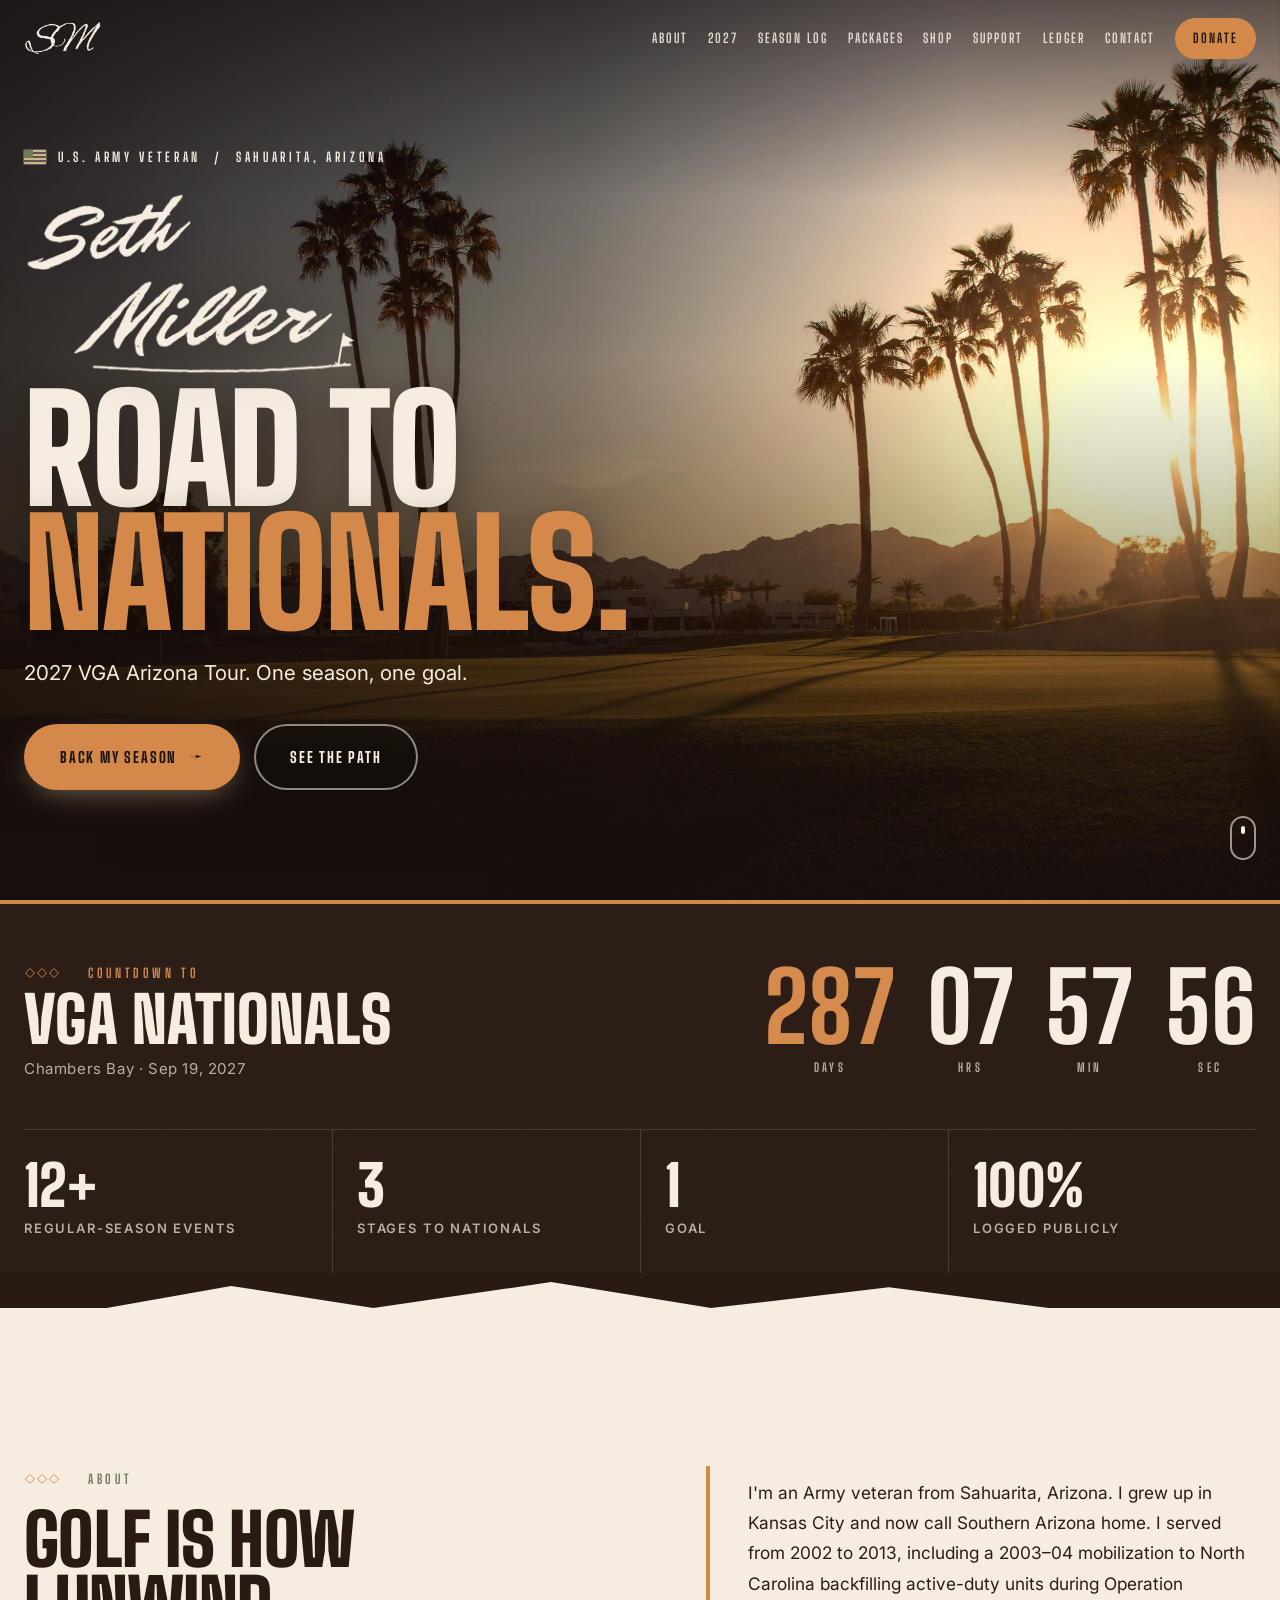
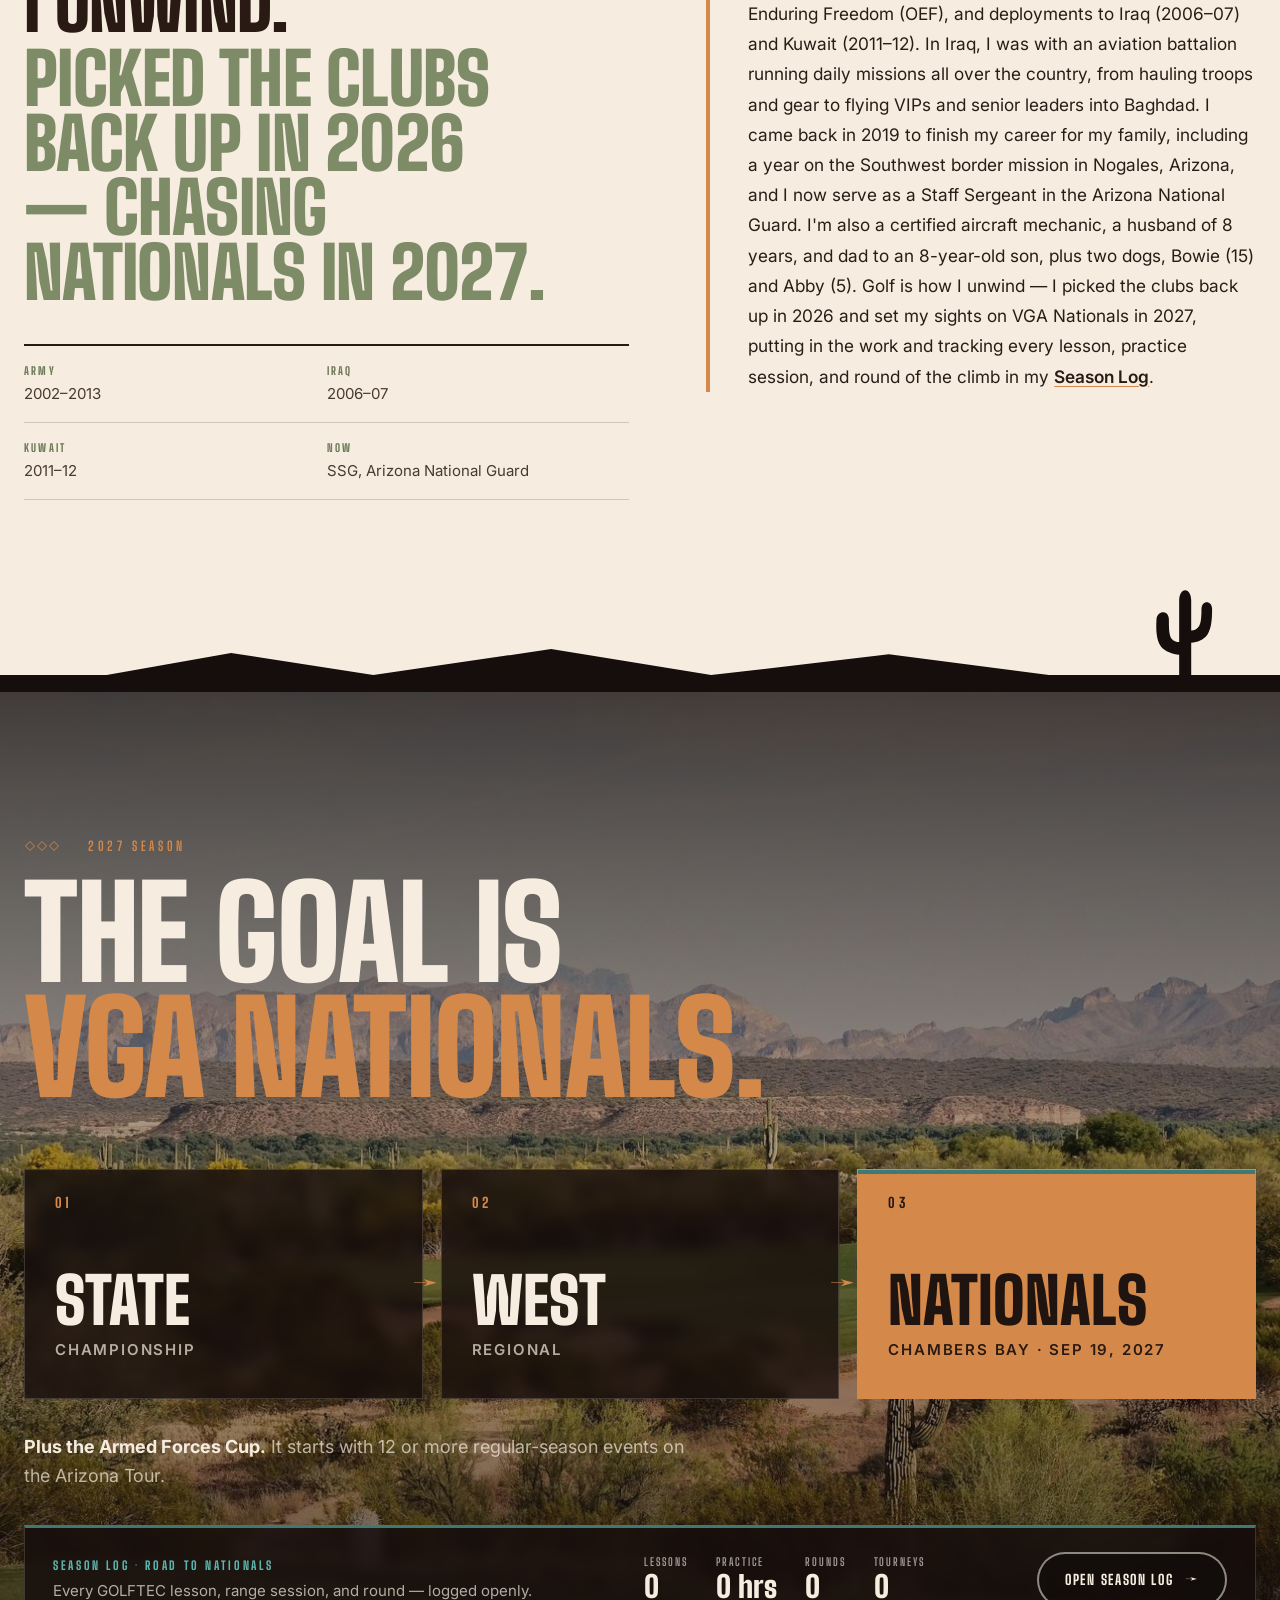
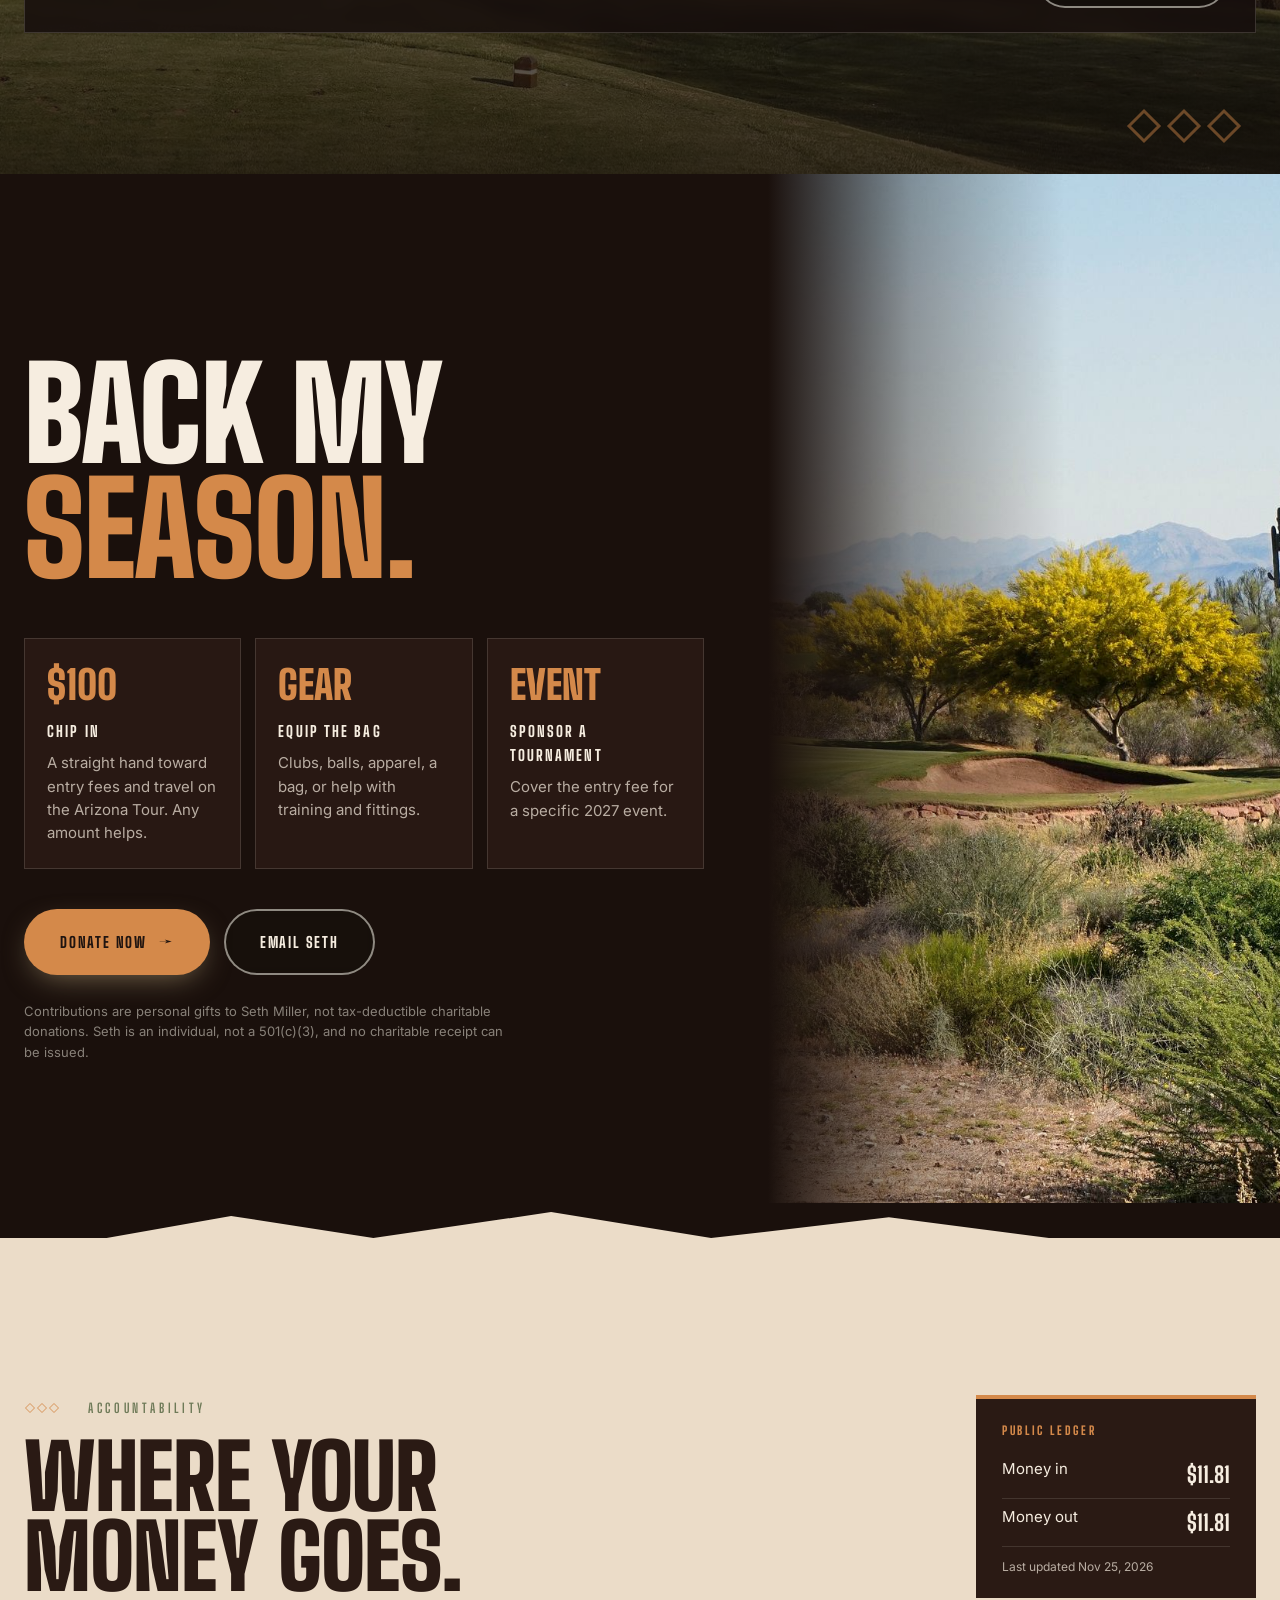
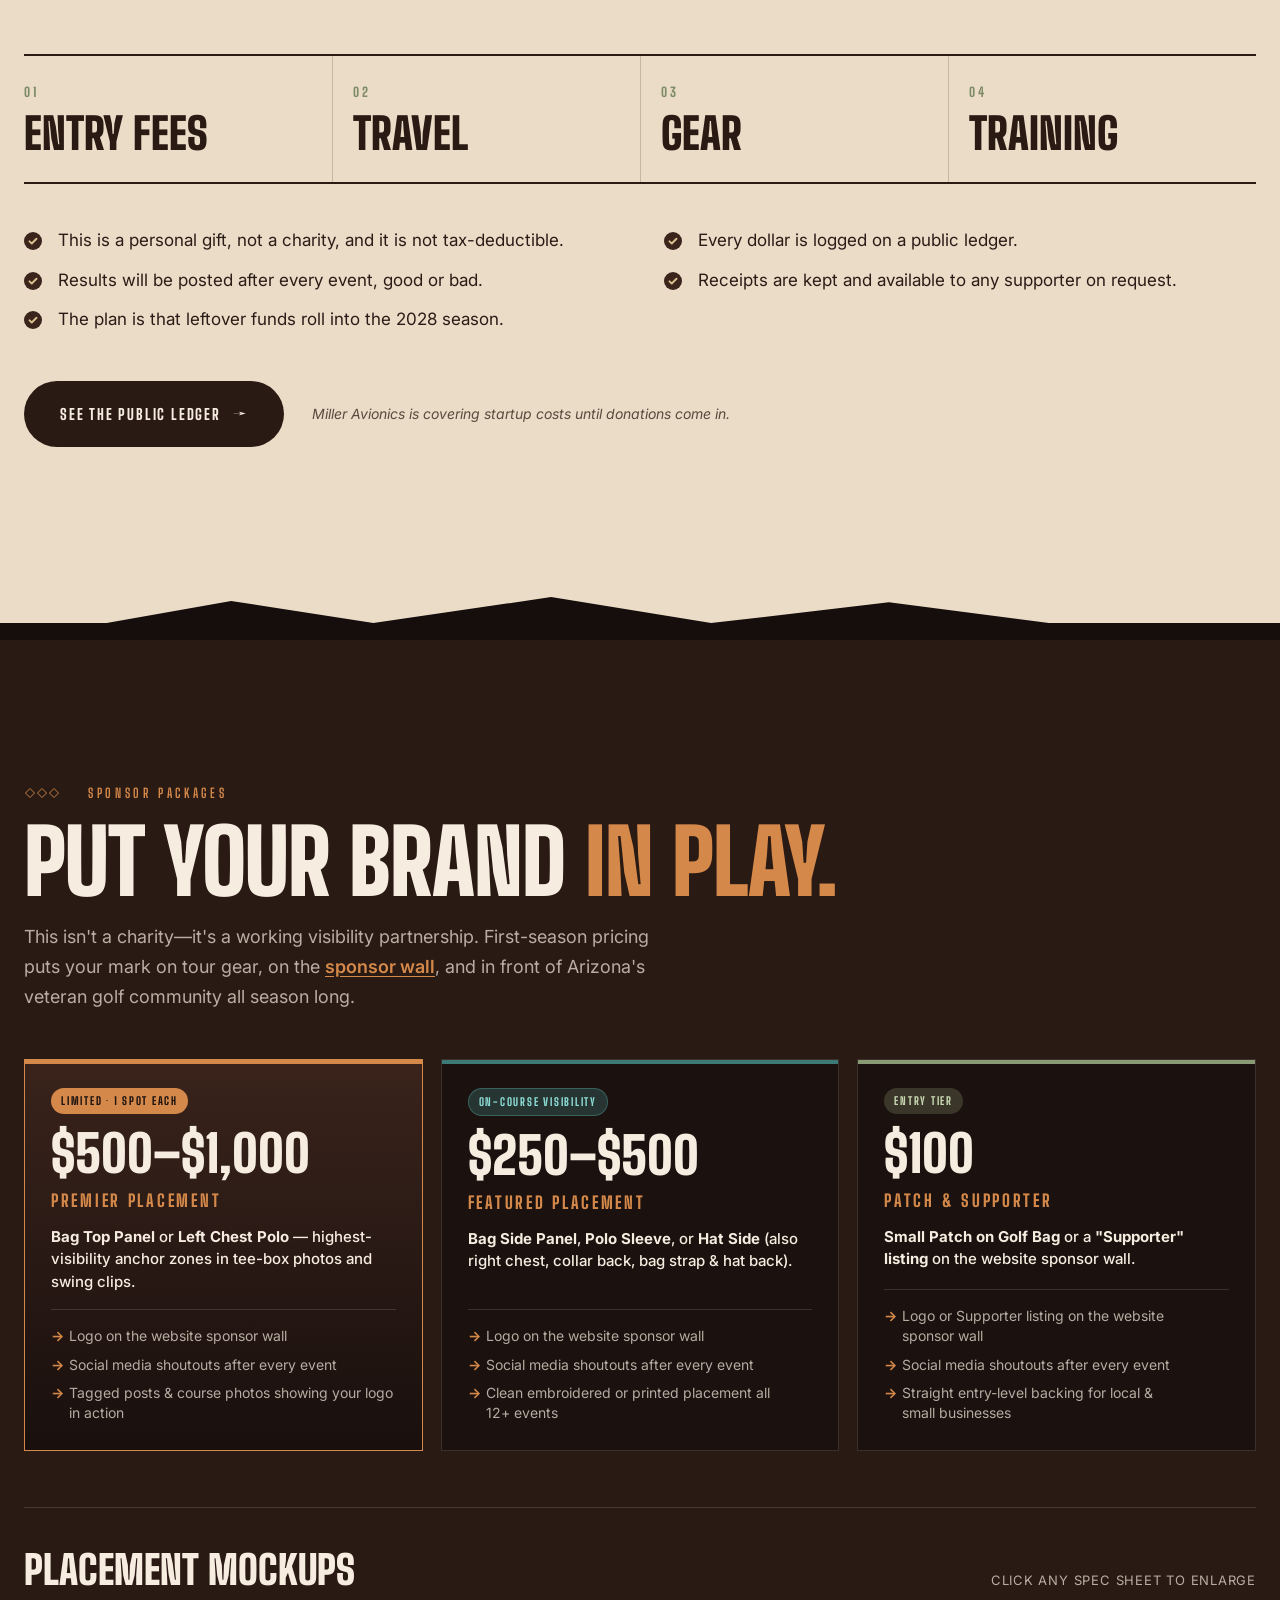
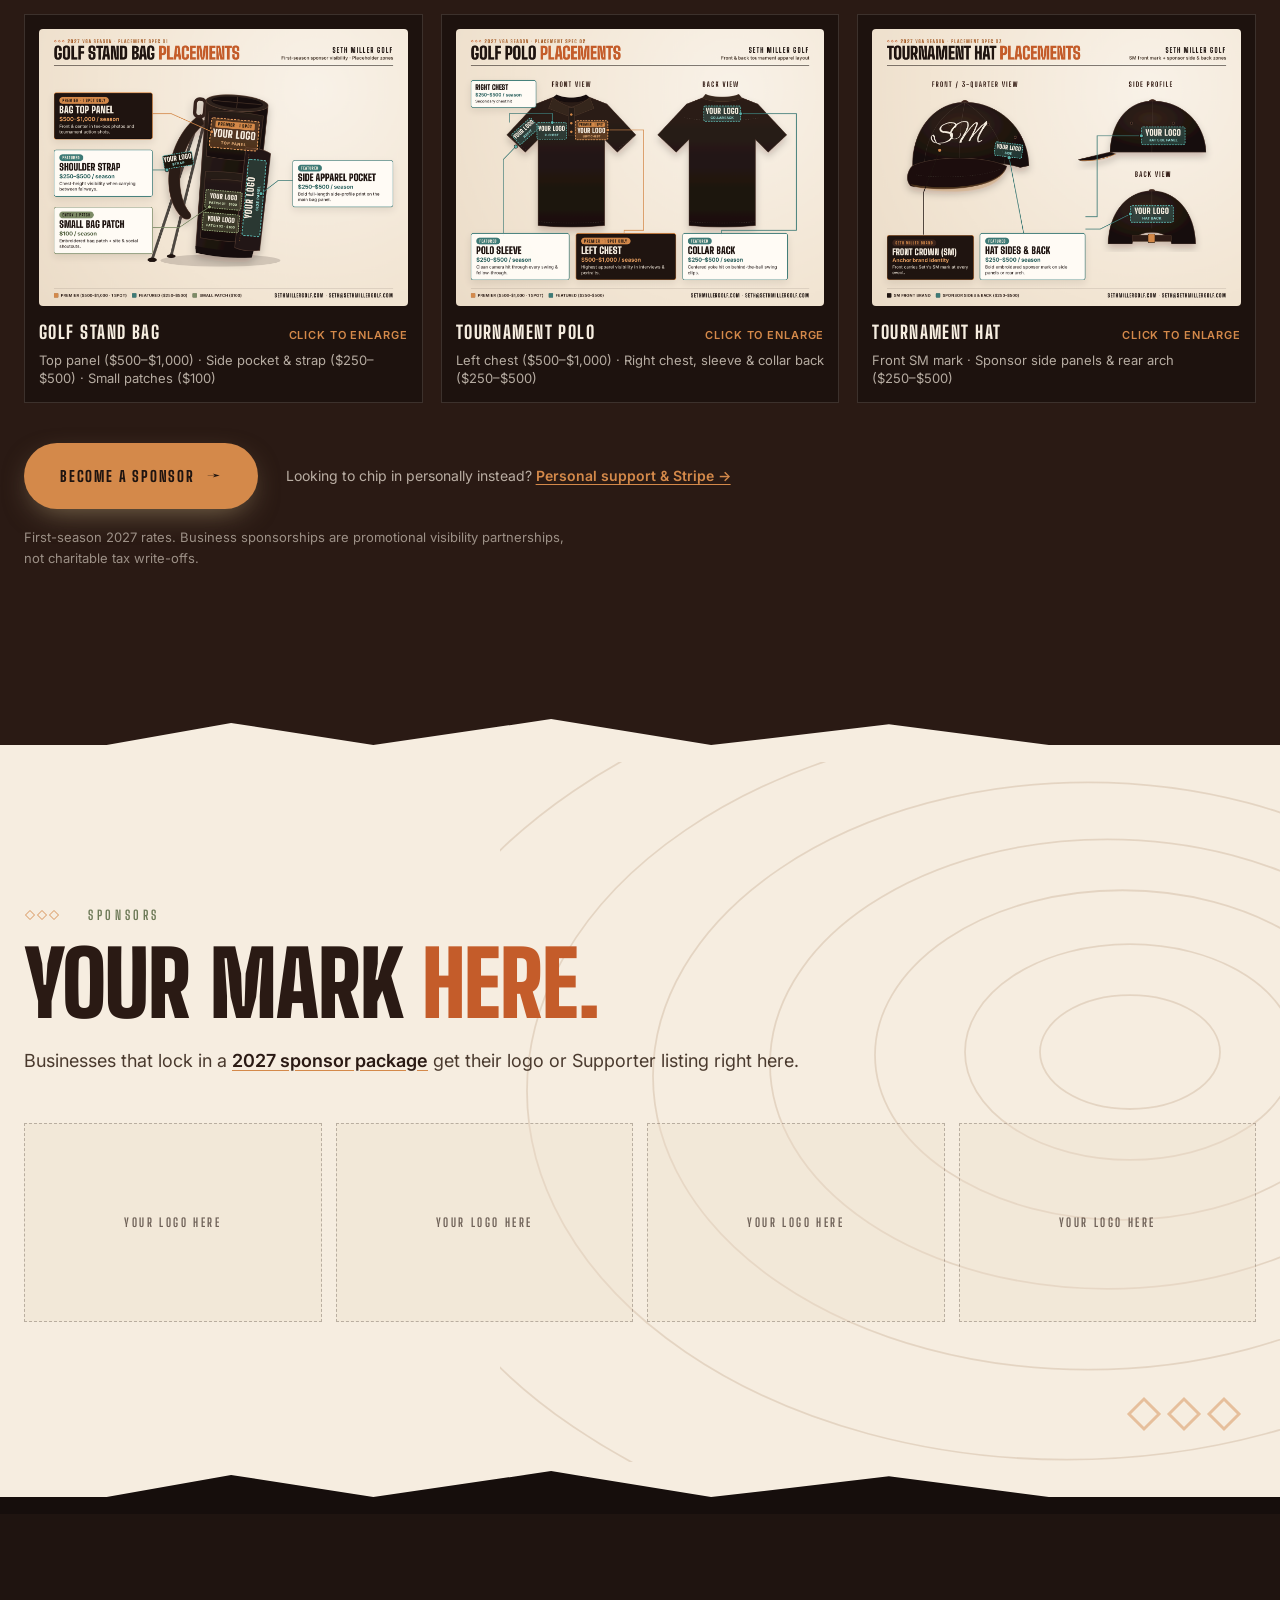
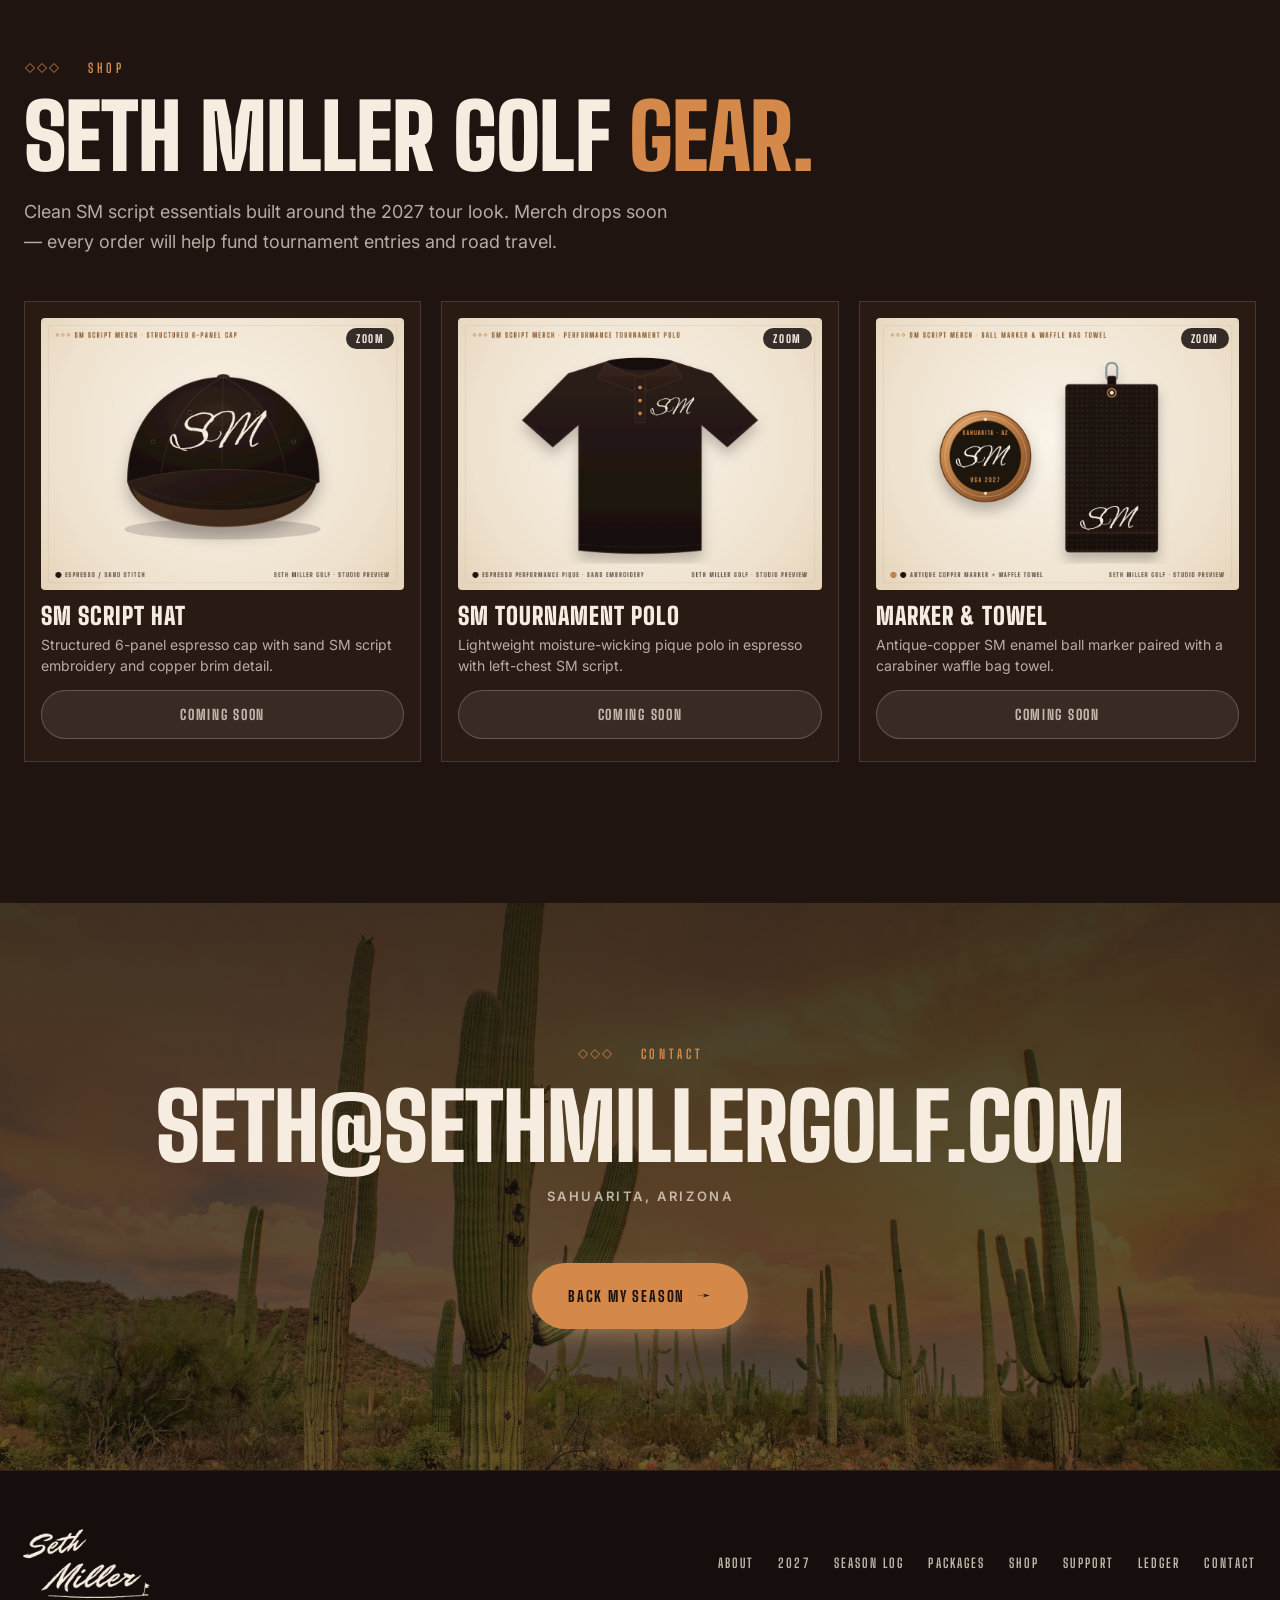
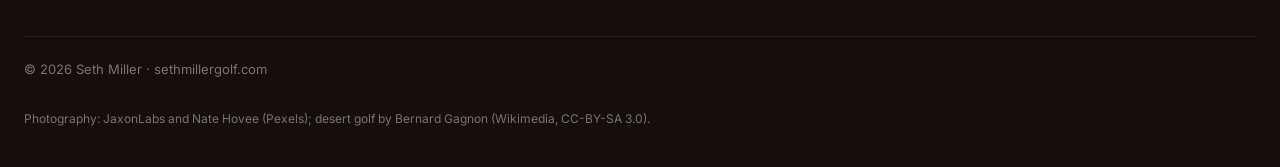
==== index.html @ ba8c2ac3 "Preview: sponsor packages, placement mockups, saguaro ridge, season log, shop, comeback bio, and soc" ====
<!doctype html>
<html lang="en">
<head>
  <meta charset="utf-8" />
  <meta name="viewport" content="width=device-width, initial-scale=1" />
  <title>Seth Miller Golf — Road to VGA Nationals 2027</title>
  <meta name="description" content="Seth Miller is an Army veteran golfer from Sahuarita, Arizona, playing the 2027 VGA Arizona Tour with one goal: VGA Nationals." />
  <meta property="og:title" content="Seth Miller Golf — Road to VGA Nationals 2027" />
  <meta property="og:description" content="Army veteran golfer. 2027 VGA Arizona Tour. The goal is Nationals." />
  <meta property="og:type" content="website" />
  <meta property="og:url" content="https://sethmillergolf.com/" />
  <meta property="og:image" content="https://sethmillergolf.com/assets/img/hero-course-v7.jpg" />
  <meta name="theme-color" content="#241610" />
  <link rel="icon" type="image/png" href="assets/brand/favicon-v3.png" />
  <link rel="apple-touch-icon" href="assets/brand/apple-touch-icon-v3.png" />
  <link rel="preconnect" href="https://fonts.googleapis.com" />
  <link rel="preconnect" href="https://fonts.gstatic.com" crossorigin />
  <link href="https://fonts.googleapis.com/css2?family=Big+Shoulders+Display:wght@400;700;800;900&family=Archivo:wdth,wght@75..125,400..800&family=Inter:wght@400;500;600&display=swap" rel="stylesheet" />
  <link rel="preload" as="image" href="assets/img/hero-course-v7.jpg" media="(min-width: 760px)" />
  <link rel="stylesheet" href="styles.css?v=8" />
</head>
<body id="top">
  <div id="thanks-banner" class="thanks-banner" hidden role="status">
    <p>Thank you for backing my 2027 season. It will be logged on the <a href="ledger.html">public ledger</a>.</p>
    <button type="button" class="thanks-close" aria-label="Dismiss">&times;</button>
  </div>

  <header class="site-header" data-header>
    <div class="wrap header-inner">
      <a class="brand-link" href="index.html" aria-label="Seth Miller Golf home">
        <img class="brand-mono" src="assets/brand/sm-mark-sand-v7.png" alt="" width="1053" height="428" />
      </a>
      <nav id="primary-nav" class="site-nav" aria-label="Primary navigation">
        <a href="index.html#about">About</a>
        <a href="index.html#season">2027</a>
        <a href="season-log.html">Season Log</a>
        <a href="index.html#packages">Packages</a>
        <a href="index.html#shop">Shop</a>
        <a href="index.html#support">Support</a>
        <a href="ledger.html">Ledger</a>
        <a href="index.html#contact">Contact</a>
        <a class="nav-donate" href="#" data-donate>Donate</a>
      </nav>
      <button class="nav-toggle" type="button" aria-expanded="false" aria-controls="primary-nav" aria-label="Toggle navigation">
        <span></span><span></span>
      </button>
    </div>
  </header>

  <main>
    <!-- HERO -->
    <section class="hero">
      <picture class="hero-media" aria-hidden="true">
        <source media="(max-width: 759px)" srcset="assets/img/hero-course-mobile-v7.jpg" />
        <img src="assets/img/hero-course-v7.jpg" alt="" width="2400" height="1600" fetchpriority="high" />
      </picture>
      <div class="hero-shade" aria-hidden="true"></div>
      <div class="wrap hero-inner">
        <p class="eyebrow hero-eyebrow reveal"><span class="flag-chip" aria-hidden="true"></span>U.S. Army Veteran &nbsp;/&nbsp; Sahuarita, Arizona</p>
        <h1 class="visually-hidden">Seth Miller Golf</h1>
        <img class="hero-lockup reveal" src="assets/brand/seth-miller-lockup-sand-v7.png" alt="Seth Miller" width="1607" height="789" />
        <p class="hero-title reveal">Road to <span>Nationals.</span></p>
        <p class="hero-sub reveal">2027 VGA Arizona Tour. One season, one goal.</p>
        <div class="hero-ctas reveal">
          <a class="btn btn-primary btn-lg" href="#" data-donate>Back my season <span class="btn-arrow" aria-hidden="true">→</span></a>
          <a class="btn btn-outline btn-lg" href="#season">See the path</a>
        </div>
      </div>
      <a class="scroll-cue" href="#countdown" aria-label="Scroll to the countdown"><span></span></a>
    </section>

    <!-- COUNTDOWN / STATS BAND -->
    <section id="countdown" class="band-countdown" aria-label="Countdown to VGA Nationals">
      <div class="wrap band-inner">
        <div class="cd-label reveal">
          <p class="eyebrow">Countdown to</p>
          <p class="cd-event">VGA Nationals</p>
          <p class="cd-meta">Chambers Bay &middot; Sep 19, 2027</p>
        </div>
        <div class="cd-clock reveal" data-countdown="2027-09-19T08:00:00-07:00" role="timer" aria-live="off">
          <div class="cd-unit"><span class="cd-num" data-unit="days">000</span><span class="cd-cap">Days</span></div>
          <div class="cd-unit"><span class="cd-num" data-unit="hours">00</span><span class="cd-cap">Hrs</span></div>
          <div class="cd-unit"><span class="cd-num" data-unit="mins">00</span><span class="cd-cap">Min</span></div>
          <div class="cd-unit"><span class="cd-num" data-unit="secs">00</span><span class="cd-cap">Sec</span></div>
        </div>
      </div>
      <div class="wrap stat-row">
        <div class="stat reveal"><span class="stat-num">12+</span><span class="stat-cap">Regular-season events</span></div>
        <div class="stat reveal"><span class="stat-num">3</span><span class="stat-cap">Stages to Nationals</span></div>
        <div class="stat reveal"><span class="stat-num">1</span><span class="stat-cap">Goal</span></div>
        <div class="stat reveal"><span class="stat-num">100%</span><span class="stat-cap">Logged publicly</span></div>
      </div>
    </section>

    <div class="ridge ridge-cream" aria-hidden="true"></div>

    <!-- ABOUT -->
    <section id="about" class="section section-about">
      <div class="wrap about-grid">
        <div class="about-left">
          <p class="eyebrow eyebrow-green reveal">About</p>
          <h2 class="display reveal">Golf is how I unwind. <span>Picked the clubs back up in 2026 — chasing Nationals in 2027.</span></h2>
          <ul class="service-strip reveal" aria-label="Service highlights">
            <li><span>Army</span> 2002–2013</li>
            <li><span>Iraq</span> 2006–07</li>
            <li><span>Kuwait</span> 2011–12</li>
            <li><span>Now</span> SSG, Arizona National Guard</li>
          </ul>
        </div>
        <div class="about-right reveal">
          <p class="bio">I'm an Army veteran from Sahuarita, Arizona. I grew up in Kansas City and now call Southern Arizona home. I served from 2002 to 2013, including a 2003–04 mobilization to North Carolina backfilling active-duty units during Operation Enduring Freedom (OEF), and deployments to Iraq (2006–07) and Kuwait (2011–12). In Iraq, I was with an aviation battalion running daily missions all over the country, from hauling troops and gear to flying VIPs and senior leaders into Baghdad. I came back in 2019 to finish my career for my family, including a year on the Southwest border mission in Nogales, Arizona, and I now serve as a Staff Sergeant in the Arizona National Guard. I'm also a certified aircraft mechanic, a husband of 8 years, and dad to an 8-year-old son, plus two dogs, Bowie (15) and Abby (5). Golf is how I unwind — I picked the clubs back up in 2026 and set my sights on VGA Nationals in 2027, putting in the work and tracking every lesson, practice session, and round of the climb in my <a class="inline-link" href="season-log.html">Season Log</a>.</p>
        </div>
      </div>
    </section>

    <div class="ridge ridge-dark" aria-hidden="true">
      <svg class="ridge-saguaro" viewBox="0 0 96 140" fill="none" xmlns="http://www.w3.org/2000/svg" aria-hidden="true">
        <path fill="#160E0C" d="M44 136 L44 102 C35 101 24 98 18 90 C12 82 11 67 12 52 C12.5 45 17 42 21.5 42 C26 42 29.5 46 29.5 52 C29.5 64 29.5 74 33 79 C36 83 40 84 44 84 L44 26 C44 17 47.5 11 52.5 11 C57.5 11 61 17 61 26 L61 68 C65.5 68 69.5 66 72 62 C75 57.5 75.5 47 75.5 38 C75.5 31.5 79 28 83 28 C87 28 90.5 31.5 90.5 38 C90.5 52 89.5 65 84 73.5 C78.5 81.5 69.5 84.5 61 85 L61 136 C68 136 74 137 78 139 L24 139 C30 137 37 136 44 136 Z"/>
      </svg>
    </div>

    <!-- ROAD TO NATIONALS -->
    <section id="season" class="section section-season">
      <div class="season-bg" aria-hidden="true"></div>
      <div class="wrap">
        <p class="eyebrow reveal">2027 Season</p>
        <h2 class="display display-xl reveal">The goal is <span>VGA Nationals.</span></h2>
        <ol class="path">
          <li class="path-step reveal">
            <span class="path-num">01</span>
            <span class="path-stage">State</span>
            <span class="path-name">Championship</span>
          </li>
          <li class="path-step reveal">
            <span class="path-num">02</span>
            <span class="path-stage">West</span>
            <span class="path-name">Regional</span>
          </li>
          <li class="path-step path-final reveal">
            <span class="path-num">03</span>
            <span class="path-stage">Nationals</span>
            <span class="path-name">Chambers Bay &middot; Sep 19, 2027</span>
          </li>
        </ol>
        <p class="path-plus reveal"><strong>Plus the Armed Forces Cup.</strong> It starts with 12 or more regular-season events on the Arizona Tour.</p>

        <div class="season-log-snap reveal" data-progress-snap>
          <div class="psnap-left">
            <p class="psnap-eyebrow">Season Log &middot; Road to Nationals</p>
            <p class="psnap-title">Every GOLFTEC lesson, range session, and round — logged openly.</p>
          </div>
          <div class="psnap-stats">
            <div class="psnap-item"><span>Lessons</span><strong data-psnap="lessons">0</strong></div>
            <div class="psnap-item"><span>Practice</span><strong data-psnap="hours">0 hrs</strong></div>
            <div class="psnap-item"><span>Rounds</span><strong data-psnap="rounds">0</strong></div>
            <div class="psnap-item"><span>Tourneys</span><strong data-psnap="tournaments">0</strong></div>
          </div>
          <a class="btn btn-outline" href="season-log.html">Open Season Log <span class="btn-arrow" aria-hidden="true">→</span></a>
        </div>
      </div>
    </section>

    <!-- SUPPORT -->
    <section id="support" class="section section-support">
      <div class="support-photo" aria-hidden="true"></div>
      <div class="wrap support-grid">
        <div class="support-copy">
          <p class="eyebrow reveal">Support</p>
          <h2 class="display display-xl reveal">Back my <span>season.</span></h2>
          <div class="ways">
            <article class="way reveal">
              <p class="way-num">$100</p>
              <h3>Chip in</h3>
              <p>A straight hand toward entry fees and travel on the Arizona Tour. Any amount helps.</p>
            </article>
            <article class="way reveal">
              <p class="way-num">Gear</p>
              <h3>Equip the bag</h3>
              <p>Clubs, balls, apparel, a bag, or help with training and fittings.</p>
            </article>
            <article class="way reveal">
              <p class="way-num">Event</p>
              <h3>Sponsor a tournament</h3>
              <p>Cover the entry fee for a specific 2027 event.</p>
            </article>
          </div>
          <div class="support-actions reveal">
            <a class="btn btn-primary btn-lg" href="#" data-donate>Donate now <span class="btn-arrow" aria-hidden="true">→</span></a>
            <a class="btn btn-outline btn-lg" href="mailto:seth@sethmillergolf.com?subject=2027%20VGA%20Season%20Support">Email Seth</a>
          </div>
          <p class="fine-print reveal">Contributions are personal gifts to Seth Miller, not tax-deductible charitable donations. Seth is an individual, not a 501(c)(3), and no charitable receipt can be issued.</p>
        </div>
      </div>
    </section>

    <div class="ridge ridge-sand" aria-hidden="true"></div>

    <!-- MONEY -->
    <section id="money" class="section section-money">
      <div class="wrap">
        <div class="money-head">
          <div>
            <p class="eyebrow eyebrow-green reveal">Accountability</p>
            <h2 class="display reveal">Where your money goes.</h2>
          </div>
          <div class="ledger-snap reveal" data-ledger-snap>
            <p class="snap-title">Public ledger</p>
            <div class="snap-row"><span>Money in</span><strong data-snap="in">—</strong></div>
            <div class="snap-row"><span>Money out</span><strong data-snap="out">—</strong></div>
            <p class="snap-updated" data-snap="updated"></p>
          </div>
        </div>
        <div class="buckets">
          <div class="bucket reveal"><span class="bucket-num">01</span><span class="bucket-name">Entry fees</span></div>
          <div class="bucket reveal"><span class="bucket-num">02</span><span class="bucket-name">Travel</span></div>
          <div class="bucket reveal"><span class="bucket-num">03</span><span class="bucket-name">Gear</span></div>
          <div class="bucket reveal"><span class="bucket-num">04</span><span class="bucket-name">Training</span></div>
        </div>
        <ul class="promises">
          <li class="reveal">This is a personal gift, not a charity, and it is not tax-deductible.</li>
          <li class="reveal">Every dollar is logged on a public ledger.</li>
          <li class="reveal">Results will be posted after every event, good or bad.</li>
          <li class="reveal">Receipts are kept and available to any supporter on request.</li>
          <li class="reveal">The plan is that leftover funds roll into the 2028 season.</li>
        </ul>
        <div class="money-foot reveal">
          <a class="btn btn-dark btn-lg" href="ledger.html">See the public ledger <span class="btn-arrow" aria-hidden="true">→</span></a>
          <p class="money-note">Miller Avionics is covering startup costs until donations come in.</p>
        </div>
      </div>
    </section>

    <div class="ridge ridge-dusk" aria-hidden="true"></div>

    <!-- SPONSOR PACKAGES -->
    <section id="packages" class="section section-packages">
      <div class="wrap">
        <div class="pkg-head">
          <div>
            <p class="eyebrow reveal">Sponsor packages</p>
            <h2 class="display reveal">Put your brand <span>in play.</span></h2>
            <p class="pkg-lead reveal">This isn't a charity—it's a working visibility partnership. First-season pricing puts your mark on tour gear, on the <a class="inline-link-light" href="#sponsors">sponsor wall</a>, and in front of Arizona's veteran golf community all season long.</p>
          </div>
        </div>

        <div class="pkg-grid">
          <article class="pkg-card pkg-card-premier reveal">
            <span class="pkg-badge">Limited &middot; 1 spot each</span>
            <p class="pkg-price">$500–$1,000</p>
            <h3 class="pkg-name">Premier Placement</h3>
            <p class="pkg-spots"><strong>Bag Top Panel</strong> or <strong>Left Chest Polo</strong> — highest-visibility anchor zones in tee-box photos and swing clips.</p>
            <ul class="pkg-list">
              <li>Logo on the website sponsor wall</li>
              <li>Social media shoutouts after every event</li>
              <li>Tagged posts &amp; course photos showing your logo in action</li>
            </ul>
          </article>

          <article class="pkg-card pkg-card-featured reveal">
            <span class="pkg-badge">On-course visibility</span>
            <p class="pkg-price">$250–$500</p>
            <h3 class="pkg-name">Featured Placement</h3>
            <p class="pkg-spots"><strong>Bag Side Panel</strong>, <strong>Polo Sleeve</strong>, or <strong>Hat Side</strong> (also right chest, collar back, bag strap &amp; hat back).</p>
            <ul class="pkg-list">
              <li>Logo on the website sponsor wall</li>
              <li>Social media shoutouts after every event</li>
              <li>Clean embroidered or printed placement all 12+ events</li>
            </ul>
          </article>

          <article class="pkg-card pkg-card-entry reveal">
            <span class="pkg-badge">Entry tier</span>
            <p class="pkg-price">$100</p>
            <h3 class="pkg-name">Patch &amp; Supporter</h3>
            <p class="pkg-spots"><strong>Small Patch on Golf Bag</strong> or a <strong>"Supporter" listing</strong> on the website sponsor wall.</p>
            <ul class="pkg-list">
              <li>Logo or Supporter listing on the website sponsor wall</li>
              <li>Social media shoutouts after every event</li>
              <li>Straight entry-level backing for local &amp; small businesses</li>
            </ul>
          </article>
        </div>

        <div class="mockups-wrap">
          <div class="mockups-head reveal">
            <h3 class="mockups-title">Placement mockups</h3>
            <p class="mockups-hint">Click any spec sheet to enlarge</p>
          </div>
          <div class="mockup-grid">
            <article class="mockup-card reveal">
              <button type="button" class="mockup-trigger" data-enlarge="assets/img/bag-placement-v8.png" data-caption="Golf stand bag sponsor placement spec — Top panel ($500–$1,000), Side panel &amp; strap ($250–$500), Small patches ($100)">
                <img src="assets/img/bag-placement-v8.png" alt="Golf stand bag sponsor placement spec showing top panel, side pocket, shoulder strap, and small patch zones" width="1400" height="1050" />
              </button>
              <div class="mockup-cap">
                <h4>Golf Stand Bag <span class="cap-zoom">Click to enlarge</span></h4>
                <p>Top panel ($500–$1,000) &middot; Side pocket &amp; strap ($250–$500) &middot; Small patches ($100)</p>
              </div>
            </article>

            <article class="mockup-card reveal">
              <button type="button" class="mockup-trigger" data-enlarge="assets/img/polo-placement-v8.png" data-caption="Golf polo sponsor placement spec — Left chest ($500–$1,000), Right chest, sleeve &amp; collar back ($250–$500)">
                <img src="assets/img/polo-placement-v8.png" alt="Golf polo front and back sponsor placement spec showing left chest, right chest, sleeve, and collar back zones" width="1400" height="1050" />
              </button>
              <div class="mockup-cap">
                <h4>Tournament Polo <span class="cap-zoom">Click to enlarge</span></h4>
                <p>Left chest ($500–$1,000) &middot; Right chest, sleeve &amp; collar back ($250–$500)</p>
              </div>
            </article>

            <article class="mockup-card reveal">
              <button type="button" class="mockup-trigger" data-enlarge="assets/img/hat-placement-v8.png" data-caption="Tournament hat placement spec — Front SM brand identity, sponsor sides &amp; back ($250–$500)">
                <img src="assets/img/hat-placement-v8.png" alt="Tournament hat placement spec showing Seth Miller SM front crown mark and sponsor side and back zones" width="1400" height="1050" />
              </button>
              <div class="mockup-cap">
                <h4>Tournament Hat <span class="cap-zoom">Click to enlarge</span></h4>
                <p>Front SM mark &middot; Sponsor side panels &amp; rear arch ($250–$500)</p>
              </div>
            </article>
          </div>
        </div>

        <div class="pkg-actions reveal">
          <a class="btn btn-primary btn-lg" href="mailto:seth@sethmillergolf.com?subject=2027%20VGA%20Sponsor%20Package%20Inquiry">Become a sponsor <span class="btn-arrow" aria-hidden="true">→</span></a>
          <p class="pkg-sep">Looking to chip in personally instead? <a class="inline-link-light" href="#support">Personal support &amp; Stripe →</a></p>
        </div>
        <p class="pkg-fine reveal">First-season 2027 rates. Business sponsorships are promotional visibility partnerships, not charitable tax write-offs.</p>
      </div>
    </section>

    <div class="ridge ridge-cream" aria-hidden="true"></div>

    <!-- SPONSORS -->
    <section id="sponsors" class="section section-sponsors">
      <div class="wrap">
        <p class="eyebrow eyebrow-green reveal">Sponsors</p>
        <h2 class="display reveal">Your mark <span>here.</span></h2>
        <p class="sponsor-lead reveal">Businesses that lock in a <a class="inline-link" href="#packages">2027 sponsor package</a> get their logo or Supporter listing right here.</p>
        <div class="sponsor-wall">
          <div class="sponsor-slot reveal">Your logo here</div>
          <div class="sponsor-slot reveal">Your logo here</div>
          <div class="sponsor-slot reveal">Your logo here</div>
          <div class="sponsor-slot reveal">Your logo here</div>
        </div>
      </div>
    </section>

    <div class="ridge ridge-dark" aria-hidden="true"></div>

    <!-- SHOP -->
    <section id="shop" class="section section-shop">
      <div class="wrap">
        <p class="eyebrow reveal">Shop</p>
        <h2 class="display reveal">Seth Miller Golf <span>gear.</span></h2>
        <p class="shop-lead reveal">Clean SM script essentials built around the 2027 tour look. Merch drops soon — every order will help fund tournament entries and road travel.</p>
        <div class="shop-grid">
          <article class="shop-card reveal">
            <button type="button" class="shop-thumb" data-enlarge="assets/img/shop-hat-v8.png" data-caption="SM Script Performance Hat — structured espresso 6-panel cap with sand SM embroidery (coming soon)">
              <img src="assets/img/shop-hat-v8.png" alt="Flat studio preview of espresso 6-panel golf cap with sand SM script embroidery" width="960" height="720" />
              <span class="mockup-zoom">Zoom</span>
            </button>
            <div class="shop-meta">
              <h3 class="shop-title">SM Script Hat</h3>
              <p class="shop-desc">Structured 6-panel espresso cap with sand SM script embroidery and copper brim detail.</p>
            </div>
            <button type="button" class="btn btn-coming-soon" disabled aria-disabled="true">Coming soon</button>
          </article>

          <article class="shop-card reveal">
            <button type="button" class="shop-thumb" data-enlarge="assets/img/shop-polo-v8.png" data-caption="SM Script Tournament Polo — performance espresso pique polo with left-chest SM script (coming soon)">
              <img src="assets/img/shop-polo-v8.png" alt="Flat studio preview of espresso performance golf polo with sand SM script on left chest" width="960" height="720" />
              <span class="mockup-zoom">Zoom</span>
            </button>
            <div class="shop-meta">
              <h3 class="shop-title">SM Tournament Polo</h3>
              <p class="shop-desc">Lightweight moisture-wicking pique polo in espresso with left-chest SM script.</p>
            </div>
            <button type="button" class="btn btn-coming-soon" disabled aria-disabled="true">Coming soon</button>
          </article>

          <article class="shop-card reveal">
            <button type="button" class="shop-thumb" data-enlarge="assets/img/shop-marker-towel-v8.png" data-caption="SM Ball Marker &amp; Waffle Towel — antique copper enamel ball marker and carabiner waffle bag towel (coming soon)">
              <img src="assets/img/shop-marker-towel-v8.png" alt="Flat studio preview of antique copper SM ball marker beside dark waffle-knit golf bag towel" width="960" height="720" />
              <span class="mockup-zoom">Zoom</span>
            </button>
            <div class="shop-meta">
              <h3 class="shop-title">Marker &amp; Towel</h3>
              <p class="shop-desc">Antique-copper SM enamel ball marker paired with a carabiner waffle bag towel.</p>
            </div>
            <button type="button" class="btn btn-coming-soon" disabled aria-disabled="true">Coming soon</button>
          </article>
        </div>
      </div>
    </section>

    <!-- CONTACT -->
    <section id="contact" class="section section-contact">
      <div class="wrap contact-inner">
        <p class="eyebrow reveal">Contact</p>
        <h2 class="contact-big reveal"><a href="mailto:seth@sethmillergolf.com">seth@<wbr>sethmillergolf.com</a></h2>
        <p class="contact-place reveal">Sahuarita, Arizona</p>
        <div class="contact-extras">
          <a class="contact-phone" data-contact-phone href="#" hidden></a>
          <div class="social-row" data-social-row hidden>
            <a class="social-link" data-social="instagram" href="#" target="_blank" rel="noopener noreferrer" hidden>Instagram</a>
            <a class="social-link" data-social="tiktok" href="#" target="_blank" rel="noopener noreferrer" hidden>TikTok</a>
          </div>
        </div>
        <div class="contact-ctas reveal">
          <a class="btn btn-primary btn-lg" href="#" data-donate>Back my season <span class="btn-arrow" aria-hidden="true">→</span></a>
        </div>
      </div>
    </section>
  </main>

  <footer class="site-footer">
    <div class="wrap footer-inner">
      <button type="button" class="enlarge-trigger footer-lockup" data-enlarge="assets/brand/stack-underline-olive-bg-v3.png" data-caption="Seth Miller — stacked script lockup" aria-label="Enlarge Seth Miller logo">
        <img src="assets/brand/seth-miller-lockup-sand-v7.png" alt="Seth Miller" width="1607" height="789" />
      </button>
      <nav class="footer-nav" aria-label="Footer">
        <a href="index.html#about">About</a>
        <a href="index.html#season">2027</a>
        <a href="season-log.html">Season Log</a>
        <a href="index.html#packages">Packages</a>
        <a href="index.html#shop">Shop</a>
        <a href="index.html#support">Support</a>
        <a href="ledger.html">Ledger</a>
        <a href="index.html#contact">Contact</a>
        <a data-social="instagram" href="#" target="_blank" rel="noopener noreferrer" hidden>Instagram</a>
        <a data-social="tiktok" href="#" target="_blank" rel="noopener noreferrer" hidden>TikTok</a>
      </nav>
      <p class="footer-meta">&copy; 2026 Seth Miller &middot; sethmillergolf.com</p>
      <p class="footer-credit">Photography: JaxonLabs and Nate Hovee (Pexels); desert golf by Bernard Gagnon (Wikimedia, CC-BY-SA&nbsp;3.0).</p>
    </div>
  </footer>

  <div id="lightbox" class="lightbox" hidden role="dialog" aria-modal="true" aria-labelledby="lightbox-caption">
    <div class="lightbox-backdrop" data-close></div>
    <div class="lightbox-dialog">
      <button type="button" class="lightbox-close" data-close aria-label="Close enlarged image">&times;</button>
      <img id="lightbox-img" alt="" />
      <p id="lightbox-caption" class="lightbox-caption"></p>
    </div>
  </div>

  <script src="script.js?v=8"></script>
</body>
</html>
---- styles.css ----
/* ==========================================================
   Seth Miller Golf — v7 Southwest golf-first redesign
   ========================================================== */
:root {
  --g950: #160E0C;
  --g900: #1F1410;
  --g800: #2A1A14;
  --g700: #3B241C;
  --g600: #6A3E28;
  --fairway: #7D8B66;
  --cream: #F6EDE0;
  --cream-2: #EBDCC8;
  --khaki: #D2B48C;
  --gold: #D4894A;
  --olive: #6E7A58;
  --ink: #1A100C;
  --terracotta: #C45C2A;
  --copper: #C4844A;
  --turquoise: #3D7A76;
  --dusk: #3A2A38;
  --sage: #8A9A74;
  --muted: rgba(246, 237, 224, 0.7);
  --wrap: 1240px;
  --display: "Big Shoulders Display", "Archivo", "Arial Narrow", Arial, sans-serif;
  --body: "Inter", system-ui, -apple-system, "Segoe UI", Arial, sans-serif;
  --ease: cubic-bezier(0.2, 0.7, 0.1, 1);
  --grain: url("data:image/svg+xml,%3Csvg xmlns='http://www.w3.org/2000/svg' width='180' height='180'%3E%3Cfilter id='n'%3E%3CfeTurbulence type='fractalNoise' baseFrequency='.9' numOctaves='2' stitchTiles='stitch'/%3E%3CfeColorMatrix values='0 0 0 0 1 0 0 0 0 1 0 0 0 0 1 0 0 0 .55 0'/%3E%3C/filter%3E%3Crect width='100%25' height='100%25' filter='url(%23n)'/%3E%3C/svg%3E");
  --ridge: url("data:image/svg+xml,%3Csvg xmlns='http://www.w3.org/2000/svg' viewBox='0 0 1440 80' preserveAspectRatio='none'%3E%3Cpath fill='%23F6EDE0' d='M0 80V54h120L260 20l160 34 200-40 180 40 200-32 180 32h260V80z'/%3E%3C/svg%3E");
  --ridge-dark: url("data:image/svg+xml,%3Csvg xmlns='http://www.w3.org/2000/svg' viewBox='0 0 1440 80' preserveAspectRatio='none'%3E%3Cpath fill='%23160E0C' d='M0 80V54h120L260 20l160 34 200-40 180 40 200-32 180 32h260V80z'/%3E%3C/svg%3E");
  --geo: url("data:image/svg+xml,%3Csvg xmlns='http://www.w3.org/2000/svg' width='48' height='16' viewBox='0 0 48 16'%3E%3Cpath fill='none' stroke='%23D4894A' stroke-width='1.2' d='M2 8l6-6 6 6-6 6zM18 8l6-6 6 6-6 6zM34 8l6-6 6 6-6 6z'/%3E%3C/svg%3E");
}

*, *::before, *::after { box-sizing: border-box; }
html { scroll-behavior: smooth; -webkit-text-size-adjust: 100%; }
body {
  margin: 0;
  background: var(--g900);
  color: var(--cream);
  font-family: var(--body);
  font-size: 17px;
  line-height: 1.6;
  -webkit-font-smoothing: antialiased;
  overflow-x: hidden;
}
img { max-width: 100%; display: block; }
a { color: inherit; }
.visually-hidden {
  position: absolute !important; width: 1px; height: 1px; overflow: hidden;
  clip: rect(0 0 0 0); white-space: nowrap; border: 0; padding: 0; margin: -1px;
}
.wrap { width: min(var(--wrap), calc(100% - 48px)); margin: 0 auto; }

/* ---------- Type ---------- */
.eyebrow {
  margin: 0 0 18px;
  font-family: var(--display);
  font-stretch: 100%;
  font-weight: 700;
  font-size: 13px;
  letter-spacing: 0.28em;
  text-transform: uppercase;
  color: var(--gold);
  display: inline-flex;
  align-items: center;
  gap: 12px;
}
.eyebrow::before {
  content: ""; width: 52px; height: 12px;
  background: var(--geo) left center / contain no-repeat;
  display: inline-block;
}
.eyebrow-green { color: var(--olive); }
.display {
  margin: 0;
  font-family: var(--display);
  font-stretch: 100%;
  font-weight: 900;
  text-transform: uppercase;
  line-height: 0.9;
  letter-spacing: -0.01em;
  font-size: clamp(48px, 7vw, 104px);
}
.display span { color: var(--gold); }
.display-xl { font-size: clamp(58px, 10vw, 156px); }

/* ---------- Buttons ---------- */
.btn {
  display: inline-flex; align-items: center; justify-content: center; gap: 12px;
  font-family: var(--display); font-stretch: 100%; font-weight: 800;
  text-transform: uppercase; letter-spacing: 0.12em; font-size: 14px;
  text-decoration: none; padding: 15px 26px; border-radius: 999px;
  border: 2px solid transparent; cursor: pointer;
  transition: transform .25s var(--ease), background-color .25s, color .25s, border-color .25s, box-shadow .25s;
}
.btn-lg { padding: 19px 34px; font-size: 15px; }
.btn-primary { background: var(--gold); color: var(--g900); box-shadow: 0 10px 30px -10px rgba(214, 192, 142, .55); }
.btn-primary:hover { background: var(--cream); transform: translateY(-2px); }
.btn-outline { border-color: rgba(245, 241, 230, .55); color: var(--cream); background: rgba(7, 21, 13, .15); backdrop-filter: blur(4px); }
.btn-outline:hover { border-color: var(--cream); background: var(--cream); color: var(--g900); }
.btn-dark { background: var(--g800); color: var(--cream); }
.btn-dark:hover { background: var(--g600); transform: translateY(-2px); }
.btn-arrow { transition: transform .25s var(--ease); }
.btn:hover .btn-arrow { transform: translateX(4px); }
.btn:focus-visible, a:focus-visible, button:focus-visible { outline: 3px solid var(--gold); outline-offset: 3px; }

/* ---------- Thanks banner ---------- */
.thanks-banner {
  position: relative; z-index: 120;
  display: flex; align-items: center; justify-content: center; gap: 16px;
  background: var(--gold); color: var(--g900); padding: 12px 20px; text-align: center;
  font-weight: 500; font-size: 15px;
}
.thanks-banner[hidden] { display: none; }
.thanks-banner p { margin: 0; }
.thanks-banner a { color: var(--g900); font-weight: 700; }
.thanks-close { background: none; border: 0; font-size: 1.6rem; line-height: 1; cursor: pointer; color: var(--g900); }
body.has-banner .site-header:not(.is-solid) { top: calc(var(--banner-h, 46px) + 6px); }

/* ---------- Header ---------- */
.site-header {
  position: fixed; top: 0; left: 0; right: 0; z-index: 100;
  transition: background-color .35s, box-shadow .35s, padding .35s, top .2s;
  padding: 18px 0;
}
.site-header.is-solid {
  background: rgba(31, 20, 16, .92);
  backdrop-filter: blur(10px);
  -webkit-backdrop-filter: blur(10px);
  box-shadow: 0 1px 0 rgba(245, 241, 230, .08);
  padding: 10px 0;
}
.header-inner { display: flex; align-items: center; justify-content: space-between; gap: 24px; }
.brand-mono { height: 34px; width: auto; }
.site-nav { display: flex; align-items: center; gap: 20px; }
.site-nav a {
  font-family: var(--display); font-stretch: 100%; font-weight: 700; font-size: 13px;
  letter-spacing: .15em; text-transform: uppercase; text-decoration: none; white-space: nowrap;
  color: var(--cream); opacity: .88; position: relative; padding: 6px 0;
}
.site-nav a:not(.nav-donate)::after {
  content: ""; position: absolute; left: 0; right: 0; bottom: 0; height: 2px;
  background: var(--gold); transform: scaleX(0); transform-origin: left; transition: transform .3s var(--ease);
}
.site-nav a:hover { opacity: 1; }
.site-nav a:hover::after, .site-nav a[aria-current="page"]::after { transform: scaleX(1); }
.site-nav .nav-donate {
  opacity: 1; background: var(--gold); color: var(--g900); padding: 10px 18px; border-radius: 999px;
}
.site-nav .nav-donate:hover { background: var(--cream); }
.nav-toggle { display: none; }

/* ---------- Hero ---------- */
.hero {
  position: relative; min-height: 100svh; display: flex; align-items: flex-end;
  overflow: hidden; isolation: isolate; background: var(--g950);
}
.hero-media, .hero-media img {
  position: absolute; inset: 0; width: 100%; height: 100%;
}
.hero-media img { object-fit: cover; object-position: 60% 60%; animation: heroZoom 18s var(--ease) both; }
@keyframes heroZoom { from { transform: scale(1.12); } to { transform: scale(1.0); } }
.hero-shade {
  position: absolute; inset: 0; z-index: 1;
  background:
    linear-gradient(180deg, rgba(22,14,12,.55) 0%, rgba(22,14,12,0) 22%),
    linear-gradient(90deg, rgba(22,14,12,.82) 0%, rgba(22,14,12,.45) 45%, rgba(22,14,12,0) 75%),
    linear-gradient(0deg, rgba(22,14,12,.95) 0%, rgba(22,14,12,.3) 38%, rgba(22,14,12,0) 60%);
}
.hero::after { content: ""; position: absolute; inset: 0; z-index: 2; background-image: var(--grain); opacity: .09; mix-blend-mode: overlay; pointer-events: none; }
.hero-inner { position: relative; z-index: 3; padding: 140px 0 110px; }
.hero-eyebrow { color: var(--cream); }
.hero-eyebrow::before { display: none; }
.flag-chip {
  width: 22px; height: 14px; display: inline-block; border-radius: 1px;
  background:
    linear-gradient(var(--olive), var(--olive)) 0 0 / 9px 8px no-repeat,
    repeating-linear-gradient(180deg, var(--khaki) 0 2px, rgba(195,176,145,.35) 2px 4px);
  box-shadow: 0 0 0 1px rgba(245,241,230,.25);
}
.hero-lockup { --lw: clamp(260px, 30vw, 430px); width: var(--lw); height: auto; margin: 4px 0 10px calc(var(--lw) * -0.125); filter: drop-shadow(0 6px 24px rgba(0,0,0,.35)); }
.hero-title {
  margin: 0;
  font-family: var(--display); font-stretch: 100%; font-weight: 900; text-transform: uppercase;
  font-size: clamp(64px, 11.5vw, 184px); line-height: .84; letter-spacing: -0.015em;
  text-shadow: 0 8px 40px rgba(0,0,0,.35);
}
.hero-title span { display: block; color: var(--gold); }
.hero-sub { margin: 22px 0 34px; font-size: clamp(17px, 1.6vw, 21px); color: var(--cream); opacity: .9; max-width: 44ch; }
.hero-ctas { display: flex; flex-wrap: wrap; gap: 14px; }
.scroll-cue {
  position: absolute; z-index: 3; right: max(24px, calc((100% - var(--wrap)) / 2)); bottom: 40px;
  width: 26px; height: 44px; border: 2px solid rgba(245,241,230,.6); border-radius: 14px;
}
.scroll-cue span { position: absolute; left: 50%; top: 8px; width: 4px; height: 8px; margin-left: -2px; border-radius: 2px; background: var(--cream); animation: cue 1.8s ease-in-out infinite; }
@keyframes cue { 0% { opacity: 0; transform: translateY(0); } 40% { opacity: 1; } 100% { opacity: 0; transform: translateY(14px); } }

/* ---------- Countdown band ---------- */
.band-countdown {
  position: relative; background: var(--g800); padding: 56px 0 0;
  border-top: 4px solid var(--gold); overflow: hidden;
}
.band-countdown::after { content: ""; position: absolute; inset: 0; background-image: var(--grain); opacity: .05; pointer-events: none; }
.band-inner { display: flex; align-items: center; justify-content: space-between; gap: 40px; flex-wrap: wrap; }
.cd-label .eyebrow { margin-bottom: 8px; }
.cd-event { margin: 0; font-family: var(--display); font-stretch: 100%; font-weight: 900; text-transform: uppercase; font-size: clamp(40px, 5vw, 68px); line-height: .9; }
.cd-meta { margin: 8px 0 0; color: var(--muted); font-size: 15px; letter-spacing: .04em; }
.cd-clock { display: flex; gap: clamp(12px, 2.4vw, 34px); }
.cd-unit { display: flex; flex-direction: column; align-items: center; min-width: 72px; }
.cd-num {
  font-family: var(--display); font-stretch: 100%; font-weight: 800; font-variant-numeric: tabular-nums;
  font-size: clamp(56px, 7.5vw, 112px); line-height: .9; color: var(--cream);
}
.cd-unit:first-child .cd-num { color: var(--gold); }
.cd-cap { margin-top: 8px; font-family: var(--display); font-weight: 700; font-size: 12px; letter-spacing: .28em; text-transform: uppercase; color: var(--muted); }
.stat-row {
  display: grid; grid-template-columns: repeat(4, 1fr); margin-top: 48px;
  border-top: 1px solid rgba(245,241,230,.14);
}
.stat { padding: 28px 24px 34px; border-left: 1px solid rgba(245,241,230,.14); display: flex; flex-direction: column; gap: 4px; }
.stat:first-child { border-left: 0; padding-left: 0; }
.stat-num { font-family: var(--display); font-stretch: 100%; font-weight: 900; font-size: clamp(40px, 4.4vw, 64px); line-height: 1; color: var(--cream); }
.stat-cap { font-size: 13px; letter-spacing: .14em; text-transform: uppercase; color: var(--muted); font-weight: 600; }

/* ---------- Sections ---------- */
.section { position: relative; padding: clamp(88px, 11vw, 160px) 0; }

/* About */
.section-about { background: var(--cream); color: var(--ink); }
.about-grid { display: grid; grid-template-columns: 1.1fr 1fr; gap: clamp(40px, 6vw, 96px); align-items: start; }
.section-about .display { color: var(--g800); font-size: clamp(44px, 5.6vw, 84px); }
.section-about .display span { color: var(--fairway); display: block; margin-top: 10px; }
.service-strip { list-style: none; margin: 40px 0 0; padding: 0; display: grid; grid-template-columns: repeat(2, minmax(0, 1fr)); border-top: 2px solid var(--g800); }
.service-strip li { padding: 16px 16px 16px 0; border-bottom: 1px solid rgba(42,26,20,.18); font-size: 15px; color: #4A3A2E; }
.service-strip span { display: block; font-family: var(--display); font-weight: 800; letter-spacing: .2em; text-transform: uppercase; font-size: 11px; color: var(--olive); margin-bottom: 2px; }
.bio { margin: 0; font-size: clamp(17px, 1.35vw, 19px); line-height: 1.75; color: #2A1C16; }
.about-right { padding-top: 12px; border-left: 4px solid var(--gold); padding-left: clamp(22px, 3vw, 40px); }

/* Season */
.section-season { background: var(--g950); overflow: hidden; isolation: isolate; }
.season-bg {
  position: absolute; inset: 0; z-index: -1;
  background:
    linear-gradient(180deg, rgba(22,14,12,.78) 0%, rgba(22,14,12,.38) 40%, rgba(22,14,12,.48) 68%, rgba(22,14,12,.82) 100%),
    url("assets/img/desert-saguaro-fairway-v7.jpg") center 42% / cover no-repeat;
}
.section-season .display-xl span { display: block; }
.path { list-style: none; margin: 64px 0 0; padding: 0; display: grid; grid-template-columns: repeat(3, 1fr); gap: 18px; counter-reset: none; }
.path-step {
  position: relative; padding: 32px 30px 36px; min-height: 230px;
  background: rgba(22, 14, 12, .78); border: 1px solid rgba(245,241,230,.16);
  backdrop-filter: blur(6px); -webkit-backdrop-filter: blur(6px);
  display: flex; flex-direction: column; justify-content: flex-end;
  transition: transform .35s var(--ease), border-color .35s;
}
.path-step:hover { transform: translateY(-6px); border-color: var(--gold); }
.path-step + .path-step::before {
  content: "→"; position: absolute; left: -16px; top: 50%; transform: translate(-50%, -50%);
  font-family: var(--display); font-weight: 900; font-size: 28px; color: var(--gold); z-index: 2;
}
.path-num { position: absolute; top: 22px; left: 30px; font-family: var(--display); font-weight: 800; font-size: 14px; letter-spacing: .24em; color: var(--gold); }
.path-stage { font-family: var(--display); font-stretch: 100%; font-weight: 900; text-transform: uppercase; font-size: clamp(48px, 5vw, 76px); line-height: .9; }
.path-name { margin-top: 8px; font-size: 15px; letter-spacing: .12em; text-transform: uppercase; color: var(--muted); font-weight: 600; }
.path-final { background: var(--gold); color: var(--g900); border-color: var(--gold); }
.path-final .path-num, .path-final .path-name { color: var(--g800); }
.path-plus { margin: 34px 0 0; font-size: 18px; color: var(--muted); max-width: 60ch; }
.path-plus strong { color: var(--cream); }

/* Support */
.section-support { background: var(--ink); overflow: hidden; isolation: isolate; }
.support-photo {
  position: absolute; z-index: -1; top: 0; right: 0; bottom: 0; width: 40%;
  background:
    linear-gradient(90deg, var(--ink) 0%, rgba(26,16,12,.35) 28%, transparent 58%),
    url("assets/img/desert-green-v7.jpg") 72% 48% / cover no-repeat;
}
.support-grid { display: grid; grid-template-columns: minmax(0, 680px); }
.ways { display: grid; grid-template-columns: repeat(3, 1fr); gap: 14px; margin: 52px 0 40px; }
.way { padding: 26px 22px 24px; border: 1px solid rgba(245,241,230,.14); background: rgba(42,26,20,.92); transition: border-color .3s, transform .3s var(--ease); }
.way:hover { border-color: var(--gold); transform: translateY(-4px); }
.way .way-num { margin: 0 0 14px; font-family: var(--display); font-stretch: 100%; font-weight: 900; font-size: 40px; line-height: 1; color: var(--gold); text-transform: uppercase; }
.way h3 { margin: 0 0 8px; font-family: var(--display); font-weight: 800; font-size: 15px; letter-spacing: .14em; text-transform: uppercase; }
.way p { margin: 0; font-size: 15px; color: var(--muted); line-height: 1.55; }
.support-actions { display: flex; flex-wrap: wrap; gap: 14px; }
.fine-print { margin: 26px 0 0; font-size: 13px; color: rgba(245,241,230,.5); max-width: 62ch; line-height: 1.55; }

/* Money */
.section-money { background: var(--cream-2); color: var(--ink); }
.money-head { display: flex; justify-content: space-between; align-items: flex-end; gap: 40px; flex-wrap: wrap; }
.section-money .display { color: var(--g800); max-width: 11ch; }
.ledger-snap { background: var(--g800); color: var(--cream); padding: 22px 26px; min-width: 280px; border-top: 4px solid var(--gold); }
.snap-title { margin: 0 0 10px; font-family: var(--display); font-weight: 800; letter-spacing: .22em; text-transform: uppercase; font-size: 12px; color: var(--gold); }
.snap-row { display: flex; justify-content: space-between; gap: 24px; padding: 6px 0; border-bottom: 1px solid rgba(245,241,230,.12); font-size: 15px; }
.snap-row strong { font-family: var(--display); font-stretch: 100%; font-size: 22px; font-weight: 800; }
.snap-updated { margin: 10px 0 0; font-size: 12px; color: var(--muted); }
.buckets { display: grid; grid-template-columns: repeat(4, 1fr); gap: 0; margin: 56px 0 44px; border-top: 2px solid var(--g800); border-bottom: 2px solid var(--g800); }
.bucket { padding: 26px 20px 28px; border-left: 1px solid rgba(42,26,20,.2); display: flex; flex-direction: column; gap: 10px; }
.bucket:first-child { border-left: 0; padding-left: 0; }
.bucket-num { font-family: var(--display); font-weight: 800; font-size: 13px; letter-spacing: .24em; color: var(--fairway); }
.bucket-name { font-family: var(--display); font-stretch: 100%; font-weight: 900; text-transform: uppercase; font-size: clamp(30px, 3.4vw, 48px); line-height: .95; color: var(--g800); }
.promises { list-style: none; margin: 0; padding: 0; display: grid; grid-template-columns: 1fr 1fr; gap: 14px 48px; }
.promises li { position: relative; padding-left: 34px; font-size: 17px; color: #2A1C16; line-height: 1.5; }
.promises li::before {
  content: ""; position: absolute; left: 0; top: 4px; width: 18px; height: 18px; border-radius: 50%;
  background: var(--g700) url("data:image/svg+xml,%3Csvg xmlns='http://www.w3.org/2000/svg' viewBox='0 0 16 16'%3E%3Cpath d='M4 8.4l2.6 2.4L12 5.4' fill='none' stroke='%23D6C08E' stroke-width='2.2' stroke-linecap='round' stroke-linejoin='round'/%3E%3C/svg%3E") center / 14px no-repeat;
}
.money-foot { margin-top: 48px; display: flex; align-items: center; gap: 28px; flex-wrap: wrap; }
.money-note { margin: 0; font-size: 14px; color: #5A4A3E; font-style: italic; }

/* Sponsors */
.section-sponsors { background: var(--g800); overflow: hidden; isolation: isolate; }
.section-sponsors::before {
  content: ""; position: absolute; inset: 0; z-index: -1; opacity: .14;
  background-image: url("data:image/svg+xml,%3Csvg xmlns='http://www.w3.org/2000/svg' width='600' height='600' viewBox='0 0 600 600' fill='none' stroke='%23D6C08E' stroke-width='1.2'%3E%3Cellipse cx='420' cy='260' rx='60' ry='38'/%3E%3Cellipse cx='420' cy='260' rx='110' ry='72'/%3E%3Cellipse cx='415' cy='262' rx='165' ry='110'/%3E%3Cellipse cx='405' cy='268' rx='225' ry='150'/%3E%3Cellipse cx='392' cy='276' rx='290' ry='196'/%3E%3Cellipse cx='378' cy='286' rx='360' ry='246'/%3E%3Cellipse cx='360' cy='298' rx='440' ry='300'/%3E%3C/svg%3E");
  background-size: 900px 900px; background-position: right -120px center; background-repeat: no-repeat;
}
.sponsor-lead { margin: 22px 0 0; color: var(--muted); font-size: 18px; }
.sponsor-wall { display: grid; grid-template-columns: repeat(4, 1fr); gap: 14px; margin-top: 48px; }
.sponsor-slot {
  aspect-ratio: 3 / 2; display: grid; place-items: center; text-align: center;
  border: 1.5px dashed rgba(214,192,142,.5); color: rgba(245,241,230,.6);
  font-family: var(--display); font-weight: 700; letter-spacing: .2em; text-transform: uppercase; font-size: 12px;
  transition: background-color .3s, color .3s;
}
.sponsor-slot:hover { background: rgba(214,192,142,.08); color: var(--cream); }

/* Contact */
.section-contact {
  background:
    linear-gradient(180deg, rgba(22,14,12,.82), rgba(22,14,12,.62)),
    url("assets/img/saguaro-sunset-v7.jpg") center 60% / cover no-repeat;
  text-align: center;
}
.contact-inner { display: flex; flex-direction: column; align-items: center; }
.contact-big { margin: 0; font-family: var(--display); font-stretch: 100%; font-weight: 900; text-transform: uppercase; font-size: clamp(36px, 7.2vw, 112px); line-height: .95; letter-spacing: -0.01em; overflow-wrap: anywhere; }
.contact-big a { text-decoration: none; background: linear-gradient(var(--gold), var(--gold)) 0 100% / 0 4px no-repeat; transition: background-size .4s var(--ease); }
.contact-big a:hover { background-size: 100% 4px; }
.contact-place { margin: 16px 0 34px; color: var(--muted); letter-spacing: .2em; text-transform: uppercase; font-size: 13px; font-weight: 600; }

/* Footer */
.site-footer { background: var(--g950); padding: 56px 0 40px; border-top: 1px solid rgba(245,241,230,.08); }
.footer-inner { display: grid; grid-template-columns: auto 1fr; align-items: center; gap: 24px 48px; }
.footer-lockup { background: none; border: 0; padding: 0; cursor: zoom-in; }
.footer-lockup img { width: 170px; height: auto; margin-left: -21px; }
.footer-nav { display: flex; justify-content: flex-end; flex-wrap: wrap; gap: 24px; }
.footer-nav a { text-decoration: none; font-family: var(--display); font-weight: 700; font-size: 13px; letter-spacing: .16em; text-transform: uppercase; opacity: .75; }
.footer-nav a:hover { opacity: 1; color: var(--gold); }
.footer-meta { grid-column: 1 / -1; margin: 12px 0 0; padding-top: 22px; border-top: 1px solid rgba(245,241,230,.08); font-size: 13px; color: rgba(245,241,230,.45); }

/* Lightbox */
.lightbox { position: fixed; inset: 0; z-index: 300; display: grid; place-items: center; }
.lightbox[hidden] { display: none; }
.lightbox-backdrop { position: absolute; inset: 0; background: rgba(22,14,12,.9); }
.lightbox-dialog { position: relative; max-width: min(900px, 92vw); }
.lightbox-dialog img { max-height: 80vh; width: auto; margin: 0 auto; }
.lightbox-close { position: absolute; top: -48px; right: 0; background: none; border: 0; color: var(--cream); font-size: 2.2rem; cursor: pointer; }
.lightbox-caption { text-align: center; color: var(--muted); font-size: 14px; }

/* ---------- Reveal animation ---------- */
.js-reveal .reveal { opacity: 0; transform: translateY(28px); transition: opacity .9s var(--ease), transform .9s var(--ease); }
.js-reveal .reveal.is-in { opacity: 1; transform: none; }
@media (prefers-reduced-motion: reduce) {
  .hero-media img, .scroll-cue span { animation: none; }
  html { scroll-behavior: auto; }
}

/* ---------- Ledger page ---------- */
.page-hero {
  position: relative; padding: 170px 0 80px; isolation: isolate; overflow: hidden;
  background:
    linear-gradient(90deg, rgba(22,14,12,.94), rgba(22,14,12,.7)),
    url("assets/img/desert-saguaro-fairway-v7.jpg") center / cover no-repeat;
}
.page-hero .display { font-size: clamp(56px, 9vw, 136px); }
.ledger-updated { margin: 18px 0 0; color: var(--muted); font-size: 15px; letter-spacing: .06em; }
.section-ledger { background: var(--cream); color: var(--ink); padding: clamp(64px, 8vw, 110px) 0; }
.ledger-note { margin: 0 0 40px; padding: 18px 22px; background: var(--cream-2); border-left: 4px solid var(--gold); font-size: 16px; color: #4A3A2E; }
.ledger-totals { display: grid; grid-template-columns: repeat(2, 1fr); gap: 14px; margin-bottom: 52px; }
.ledger-total { background: var(--g800); color: var(--cream); padding: 24px 26px; border-top: 4px solid var(--gold); }
.ledger-total span { display: block; font-family: var(--display); font-weight: 800; letter-spacing: .22em; text-transform: uppercase; font-size: 12px; color: var(--gold); }
.ledger-total strong { font-family: var(--display); font-stretch: 100%; font-weight: 900; font-size: clamp(44px, 6vw, 72px); line-height: 1; }
.ledger-block { margin-bottom: 52px; }
.ledger-block h2 { margin: 0 0 16px; font-family: var(--display); font-stretch: 100%; font-weight: 900; text-transform: uppercase; font-size: clamp(34px, 4vw, 52px); color: var(--g800); line-height: 1; }
.ledger-table-wrap { overflow-x: auto; }
.ledger-table { width: 100%; border-collapse: collapse; font-size: 16px; min-width: 460px; }
.ledger-table th { text-align: left; font-family: var(--display); font-weight: 800; letter-spacing: .18em; text-transform: uppercase; font-size: 12px; color: var(--g600); padding: 12px 14px; border-bottom: 2px solid var(--g800); }
.ledger-table td { padding: 16px 14px; border-bottom: 1px solid rgba(42,26,20,.14); color: #2A1C16; }
.ledger-table .num { text-align: right; font-variant-numeric: tabular-nums; white-space: nowrap; }
.ledger-table tfoot td { font-weight: 700; border-bottom: 0; border-top: 2px solid var(--g800); color: var(--g800); }
.ledger-empty { color: #6B5E52; font-style: italic; }
.tag-inkind { display: inline-block; margin-left: 10px; padding: 2px 8px; border-radius: 999px; background: var(--g800); color: var(--gold); font-size: 11px; font-weight: 700; letter-spacing: .12em; text-transform: uppercase; vertical-align: 2px; }
.ledger-fine { margin: 0; font-size: 14px; color: #5A4A3E; max-width: 70ch; }
.ledger-cta { margin-top: 36px; display: flex; gap: 14px; flex-wrap: wrap; }

/* ---------- Responsive ---------- */
@media (max-width: 1120px) {
  .site-nav { gap: 14px; }
  .site-nav a { font-size: 12px; letter-spacing: .11em; }
}
@media (max-width: 959px) {
  .nav-toggle {
    display: inline-flex; flex-direction: column; justify-content: center; gap: 7px;
    width: 46px; height: 46px; padding: 0 11px; background: rgba(22,14,12,.35); border: 1px solid rgba(245,241,230,.3); border-radius: 50%; cursor: pointer; z-index: 2;
  }
  .nav-toggle span { display: block; height: 2px; background: var(--cream); transition: transform .3s var(--ease); }
  .nav-toggle[aria-expanded="true"] span:first-child { transform: translateY(4.5px) rotate(45deg); }
  .nav-toggle[aria-expanded="true"] span:last-child { transform: translateY(-4.5px) rotate(-45deg); }
  .site-nav {
    position: fixed; inset: 0; z-index: 1; flex-direction: column; justify-content: center; align-items: flex-start;
    gap: 6px; padding: 90px 32px 40px; background: var(--g900);
    opacity: 0; visibility: hidden; transition: opacity .3s, visibility .3s;
  }
  .site-nav.is-open { opacity: 1; visibility: visible; }
  .site-nav a { font-stretch: 100%; font-weight: 900; font-size: 44px; letter-spacing: 0; line-height: 1.05; }
  .site-nav a::after { display: none; }
  .site-nav .nav-donate { margin-top: 18px; font-size: 18px; letter-spacing: .14em; padding: 16px 28px; }
  body.nav-open { overflow: hidden; }
  .about-grid { grid-template-columns: 1fr; }
  .path { grid-template-columns: 1fr; gap: 14px; }
  .path-step { min-height: 0; padding: 56px 24px 28px; }
  .path-step + .path-step::before { content: "↓"; left: 50%; top: -7px; font-size: 22px; transform: translate(-50%, -50%); }
  .support-photo { width: 100%; height: 360px; bottom: auto; opacity: .55; -webkit-mask-image: linear-gradient(180deg, #000 0%, transparent 100%); mask-image: linear-gradient(180deg, #000 0%, transparent 100%); }
  .ways { grid-template-columns: 1fr; }
  .buckets { grid-template-columns: repeat(2, 1fr); }
  .bucket:nth-child(3) { border-left: 0; padding-left: 0; }
  .bucket:nth-child(n+3) { border-top: 1px solid rgba(42,26,20,.2); }
  .promises { grid-template-columns: 1fr; }
  .sponsor-wall { grid-template-columns: repeat(2, 1fr); }
  .stat-row { grid-template-columns: repeat(2, 1fr); }
  .stat:nth-child(3) { border-left: 0; padding-left: 0; }
  .stat:nth-child(n+3) { border-top: 1px solid rgba(245,241,230,.14); }
}
@media (max-width: 600px) {
  body { font-size: 16px; }
  .wrap { width: calc(100% - 40px); }
  .site-header { padding: 14px 0; }
  .brand-mono { height: 28px; }
  .hero { min-height: 100svh; }
  .hero-media img { object-position: 50% 50%; }
  .hero-shade {
    background:
      linear-gradient(180deg, rgba(22,14,12,.6) 0%, rgba(22,14,12,0) 25%),
      linear-gradient(0deg, rgba(22,14,12,.97) 0%, rgba(22,14,12,.75) 42%, rgba(22,14,12,.1) 72%);
  }
  .hero-inner { padding: 120px 0 84px; }
  .hero-lockup { --lw: 230px; }
  .hero-eyebrow { font-size: 11px; letter-spacing: .14em; gap: 9px; }
  .support-photo { opacity: .35; }
  .hero-title { font-size: clamp(60px, 19vw, 92px); }
  .hero-ctas .btn { width: 100%; }
  .scroll-cue { display: none; }
  .band-inner { flex-direction: column; align-items: flex-start; gap: 28px; }
  .cd-clock { width: 100%; justify-content: space-between; }
  .cd-unit { min-width: 0; }
  .cd-num { font-size: 54px; }
  .stat { padding: 22px 14px 24px; }
  .stat:nth-child(odd) { padding-left: 0; }
  .service-strip { grid-template-columns: 1fr 1fr; }
  .about-right { padding-left: 20px; }
  .support-actions .btn, .money-foot .btn, .contact-ctas .btn, .ledger-cta .btn { width: 100%; }
  .ledger-snap { width: 100%; min-width: 0; }
  .bucket { padding: 20px 12px 22px; }
  .sponsor-wall { gap: 10px; }
  .footer-inner { grid-template-columns: 1fr; justify-items: start; }
  .footer-nav { justify-content: flex-start; gap: 16px 20px; }
  .ledger-totals { grid-template-columns: 1fr; }
}
.brand-link, .nav-toggle { position: relative; z-index: 2; }
p, li { text-wrap: pretty; } .display, .hero-title, .contact-big { text-wrap: balance; }
@media (max-width: 600px) {
  .ledger-table { min-width: 0; font-size: 14px; }
  .ledger-table th, .ledger-table td { padding: 12px 6px; }
  .ledger-table th:first-child, .ledger-table td:first-child { padding-left: 0; }
  .ledger-table th:last-child, .ledger-table td:last-child { padding-right: 0; }
  .tag-inkind { margin-left: 0; margin-top: 4px; }
}

/* Southwest ridges and credits */
.ridge {
  height: 52px; width: 100%;
  background-repeat: no-repeat;
  background-size: 100% 100%;
  margin: 0; padding: 0; line-height: 0;
  pointer-events: none;
}
.ridge-cream { background-color: var(--g800); background-image: var(--ridge); }
.ridge-sand { background-color: var(--ink); background-image: url("data:image/svg+xml,%3Csvg xmlns='http://www.w3.org/2000/svg' viewBox='0 0 1440 80' preserveAspectRatio='none'%3E%3Cpath fill='%23EBDCC8' d='M0 80V54h120L260 20l160 34 200-40 180 40 200-32 180 32h260V80z'/%3E%3C/svg%3E"); }
.ridge-dark { background-color: var(--cream); background-image: var(--ridge-dark); }
.ridge-dusk { background-color: var(--cream-2); background-image: var(--ridge-dark); }

.footer-credit { grid-column: 1 / -1; margin: 6px 0 0; font-size: 12px; color: rgba(246,237,224,.45); line-height: 1.45; }
.footer-credit a { color: inherit; text-decoration: underline; text-underline-offset: 2px; }

/* faint geometric corner accent on dark sections */
.section-season::after,
.section-sponsors::after {
  content: ""; position: absolute; width: 120px; height: 40px; right: 36px; bottom: 28px;
  background: var(--geo) right center / contain no-repeat;
  opacity: .45; pointer-events: none;
}

/* turquoise accent, used sparingly */
.path-final { box-shadow: inset 0 4px 0 var(--turquoise); }
.ledger-snap, .ledger-total { box-shadow: inset 0 0 0 0 transparent; border-top-color: var(--gold); }
.cd-meta { color: rgba(246, 237, 224, .7); }

@media (max-width: 600px) {
  .ridge { height: 36px; }
  .section-season::after, .section-sponsors::after { right: 16px; bottom: 16px; }
}

/* ---------- v8 additions: Saguaro ridge, Packages, Shop, Season Log, Social/Phone ---------- */
.inline-link { color: var(--g800); font-weight: 600; text-decoration: underline; text-decoration-color: var(--gold); text-underline-offset: 3px; }
.inline-link:hover { color: var(--terracotta); }
.inline-link-light { color: var(--gold); font-weight: 600; text-decoration: underline; text-underline-offset: 3px; }
.inline-link-light:hover { color: var(--cream); }

/* Saguaro silhouette anchored on dark mountain ridge */
.ridge-dark { position: relative; overflow: visible; z-index: 2; }
.ridge-saguaro {
  position: absolute;
  right: max(5%, calc((100% - var(--wrap)) / 2 + 24px));
  bottom: 10px;
  width: 68px;
  height: 100px;
  pointer-events: none;
  display: block;
}

/* Season Log snapshot strip inside #season */
.season-log-snap {
  margin-top: 34px;
  padding: 24px 28px;
  background: rgba(22, 14, 12, 0.84);
  border: 1px solid rgba(246, 237, 224, 0.16);
  border-top: 3px solid var(--turquoise);
  backdrop-filter: blur(6px); -webkit-backdrop-filter: blur(6px);
  display: flex;
  align-items: center;
  justify-content: space-between;
  gap: 24px 36px;
  flex-wrap: wrap;
}
.psnap-left { min-width: 220px; }
.psnap-eyebrow {
  margin: 0 0 4px; font-family: var(--display); font-weight: 800; font-size: 12px;
  letter-spacing: .22em; text-transform: uppercase; color: #5BB5AE;
}
.psnap-title { margin: 0; font-size: 15px; color: var(--muted); }
.psnap-stats { display: grid; grid-template-columns: repeat(4, auto); gap: 14px 28px; align-items: baseline; }
.psnap-item span {
  display: block; font-family: var(--display); font-weight: 700; font-size: 11px;
  letter-spacing: .18em; text-transform: uppercase; color: rgba(246, 237, 224, 0.62);
}
.psnap-item strong {
  font-family: var(--display); font-stretch: 100%; font-weight: 900; font-size: 30px; line-height: 1; color: var(--cream);
}

/* Sponsor Packages */
.section-packages { background: var(--g800); color: var(--cream); overflow: hidden; isolation: isolate; }
.pkg-head { display: flex; justify-content: space-between; align-items: flex-end; gap: 32px; flex-wrap: wrap; }
.pkg-lead { margin: 20px 0 0; max-width: 60ch; color: var(--muted); font-size: 18px; line-height: 1.65; }
.pkg-grid { display: grid; grid-template-columns: repeat(3, 1fr); gap: 18px; margin-top: 48px; }
.pkg-card {
  position: relative;
  padding: 28px 26px 26px;
  background: rgba(22, 14, 12, 0.72);
  border: 1px solid rgba(246, 237, 224, 0.14);
  display: flex; flex-direction: column;
  transition: transform .3s var(--ease), border-color .3s;
}
.pkg-card:hover { transform: translateY(-4px); border-color: var(--gold); }
.pkg-card-premier {
  background: linear-gradient(180deg, rgba(59,36,28,0.92), rgba(22,14,12,0.88));
  border-color: var(--gold);
  box-shadow: inset 0 4px 0 var(--gold);
}
.pkg-card-featured { box-shadow: inset 0 4px 0 var(--turquoise); }
.pkg-card-entry { box-shadow: inset 0 4px 0 var(--sage); }
.pkg-badge {
  align-self: flex-start;
  padding: 4px 10px;
  border-radius: 999px;
  font-family: var(--display); font-weight: 800; font-size: 11px;
  letter-spacing: .16em; text-transform: uppercase;
  background: rgba(246, 237, 224, 0.1); color: var(--cream);
  margin-bottom: 16px;
}
.pkg-card-premier .pkg-badge { background: var(--gold); color: var(--g900); }
.pkg-card-featured .pkg-badge { background: rgba(61, 122, 118, 0.35); color: #8CDAD4; border: 1px solid rgba(91,181,174,0.35); }
.pkg-card-entry .pkg-badge { background: rgba(138, 154, 116, 0.28); color: #C7D6B0; }
.pkg-price {
  margin: 0; font-family: var(--display); font-stretch: 100%; font-weight: 900;
  font-size: clamp(38px, 4vw, 52px); line-height: 0.95; color: var(--cream);
}
.pkg-name {
  margin: 8px 0 12px; font-family: var(--display); font-weight: 800; font-size: 17px;
  letter-spacing: .16em; text-transform: uppercase; color: var(--gold);
}
.pkg-spots { margin: 0 0 16px; font-size: 15px; color: var(--cream); font-weight: 500; line-height: 1.5; }
.pkg-list {
  list-style: none; margin: auto 0 0; padding: 16px 0 0;
  border-top: 1px solid rgba(246, 237, 224, 0.14);
  display: grid; gap: 8px; font-size: 14px; color: var(--muted);
}
.pkg-list li { position: relative; padding-left: 18px; line-height: 1.45; }
.pkg-list li::before { content: "→"; position: absolute; left: 0; color: var(--gold); font-weight: 700; }

/* Placement Mockups Gallery */
.mockups-wrap { margin-top: 56px; padding-top: 42px; border-top: 1px solid rgba(246, 237, 224, 0.14); }
.mockups-head { display: flex; justify-content: space-between; align-items: baseline; gap: 16px; flex-wrap: wrap; margin-bottom: 24px; }
.mockups-title { margin: 0; font-family: var(--display); font-stretch: 100%; font-weight: 900; font-size: clamp(28px, 3.2vw, 40px); text-transform: uppercase; line-height: 1; }
.mockups-hint { margin: 0; font-size: 13px; color: var(--muted); letter-spacing: .06em; text-transform: uppercase; }
.mockup-grid { display: grid; grid-template-columns: repeat(3, 1fr); gap: 18px; }
.mockup-card {
  background: rgba(22, 14, 12, 0.65);
  border: 1px solid rgba(246, 237, 224, 0.14);
  padding: 14px;
  display: flex; flex-direction: column; gap: 12px;
  transition: border-color .3s, transform .3s var(--ease);
}
.mockup-card:hover { border-color: var(--gold); transform: translateY(-3px); }
.mockup-trigger {
  position: relative; display: block; width: 100%; padding: 0; border: 0; background: var(--cream);
  cursor: zoom-in; overflow: hidden; border-radius: 4px;
}
.mockup-trigger img { width: 100%; height: auto; aspect-ratio: 4 / 3; object-fit: cover; transition: transform .4s var(--ease); }
.mockup-trigger:hover img { transform: scale(1.02); }
.mockup-zoom {
  position: absolute; right: 10px; top: 10px;
  padding: 4px 10px; border-radius: 999px;
  background: rgba(22, 14, 12, 0.85); color: var(--cream);
  font-family: var(--display); font-weight: 800; font-size: 11px; letter-spacing: .14em; text-transform: uppercase;
}
.mockup-cap h4 { margin: 0 0 4px; font-family: var(--display); font-weight: 800; font-size: 18px; letter-spacing: .08em; text-transform: uppercase; color: var(--cream); }
.mockup-cap p { margin: 0; font-size: 13px; color: var(--muted); line-height: 1.45; }

.pkg-actions { margin-top: 40px; display: flex; align-items: center; gap: 18px 28px; flex-wrap: wrap; }
.pkg-sep { margin: 0; font-size: 14px; color: var(--muted); }
.pkg-fine { margin: 18px 0 0; font-size: 13px; color: rgba(246, 237, 224, 0.56); max-width: 68ch; }

/* Sponsors Wall on light --cream (alternates cleanly between dark #packages and dark #shop) */
.section-sponsors { background: var(--cream); color: var(--ink); overflow: hidden; isolation: isolate; }
.section-sponsors::before {
  opacity: .16;
  background-image: url("data:image/svg+xml,%3Csvg xmlns='http://www.w3.org/2000/svg' width='600' height='600' viewBox='0 0 600 600' fill='none' stroke='%238A5A2E' stroke-width='1.2'%3E%3Cellipse cx='420' cy='260' rx='60' ry='38'/%3E%3Cellipse cx='420' cy='260' rx='110' ry='72'/%3E%3Cellipse cx='415' cy='262' rx='165' ry='110'/%3E%3Cellipse cx='405' cy='268' rx='225' ry='150'/%3E%3Cellipse cx='392' cy='276' rx='290' ry='196'/%3E%3Cellipse cx='378' cy='286' rx='360' ry='246'/%3E%3Cellipse cx='360' cy='298' rx='440' ry='300'/%3E%3C/svg%3E");
}
.section-sponsors .display { color: var(--g800); }
.section-sponsors .display span { color: var(--terracotta); }
.section-sponsors .sponsor-lead { color: #4A3A2E; }
.section-sponsors .sponsor-slot {
  border-color: rgba(42, 26, 20, 0.28);
  color: rgba(42, 26, 20, 0.65);
  background: rgba(235, 220, 200, 0.35);
}
.section-sponsors .sponsor-slot:hover { background: var(--cream-2); color: var(--g900); border-color: var(--gold); }

/* Merch Shop */
.section-shop { background: var(--g900); color: var(--cream); }
.shop-lead { margin: 20px 0 0; max-width: 60ch; color: var(--muted); font-size: 18px; line-height: 1.65; }
.shop-grid { display: grid; grid-template-columns: repeat(3, 1fr); gap: 20px; margin-top: 44px; }
.shop-card {
  background: var(--g800);
  border: 1px solid rgba(246, 237, 224, 0.14);
  padding: 16px 16px 22px;
  display: flex; flex-direction: column; gap: 14px;
  transition: border-color .3s, transform .3s var(--ease);
}
.shop-card:hover { border-color: var(--gold); transform: translateY(-3px); }
.shop-thumb {
  position: relative; display: block; width: 100%; padding: 0; border: 0; background: var(--cream);
  cursor: zoom-in; overflow: hidden; border-radius: 4px;
}
.shop-thumb img { width: 100%; height: auto; aspect-ratio: 4 / 3; object-fit: cover; transition: transform .4s var(--ease); }
.shop-thumb:hover img { transform: scale(1.02); }
.shop-meta { flex: 1; }
.shop-title { margin: 0 0 6px; font-family: var(--display); font-weight: 900; font-size: 24px; letter-spacing: .04em; text-transform: uppercase; color: var(--cream); line-height: 1; }
.shop-desc { margin: 0; font-size: 14px; color: var(--muted); line-height: 1.5; }
.btn-coming-soon {
  width: 100%;
  background: rgba(246, 237, 224, 0.08);
  color: rgba(246, 237, 224, 0.72);
  border: 1px solid rgba(246, 237, 224, 0.22);
  cursor: not-allowed;
}
.btn-coming-soon:hover { transform: none; }

/* Contact hidden social & phone slots */
.contact-extras { margin-top: 22px; display: flex; flex-direction: column; align-items: center; gap: 12px; }
.contact-phone {
  font-family: var(--display); font-weight: 800; font-size: 24px; letter-spacing: .1em;
  color: var(--gold); text-decoration: none;
}
.contact-phone:hover { color: var(--cream); }
.contact-phone[hidden] { display: none; }
.social-row { display: flex; gap: 14px; flex-wrap: wrap; justify-content: center; }
.social-row[hidden] { display: none; }
.social-link {
  display: inline-flex; align-items: center; padding: 8px 18px; border-radius: 999px;
  border: 1px solid rgba(246, 237, 224, 0.28);
  font-family: var(--display); font-weight: 800; font-size: 13px; letter-spacing: .16em;
  text-transform: uppercase; text-decoration: none; color: var(--cream);
  transition: border-color .25s, color .25s;
}
.social-link:hover { border-color: var(--gold); color: var(--gold); }
.social-link[hidden] { display: none; }

/* ---------- Season Log page ---------- */
.log-kpis {
  display: grid; grid-template-columns: repeat(6, 1fr); gap: 12px; margin-bottom: 48px;
}
.log-kpi {
  background: var(--g800); color: var(--cream); padding: 20px 18px; border-top: 4px solid var(--gold);
}
.log-kpi-teal { border-top-color: var(--turquoise); }
.log-kpi span {
  display: block; font-family: var(--display); font-weight: 800; letter-spacing: .2em;
  text-transform: uppercase; font-size: 11px; color: var(--gold); margin-bottom: 6px;
}
.log-kpi-teal span { color: #5BB5AE; }
.log-kpi strong {
  font-family: var(--display); font-stretch: 100%; font-weight: 900;
  font-size: clamp(32px, 3.8vw, 48px); line-height: 1;
}

.chart-panel {
  background: var(--g800); color: var(--cream); padding: 26px 28px 22px;
  border-top: 4px solid var(--turquoise); margin-bottom: 52px;
}
.chart-head { display: flex; justify-content: space-between; align-items: center; gap: 16px; flex-wrap: wrap; margin-bottom: 16px; }
.chart-head h2 {
  margin: 0; font-family: var(--display); font-stretch: 100%; font-weight: 900;
  text-transform: uppercase; font-size: clamp(26px, 3vw, 36px); line-height: 1; color: var(--cream);
}
.chart-legend { display: flex; gap: 18px; font-size: 13px; color: var(--muted); }
.legend-item { display: inline-flex; align-items: center; gap: 7px; }
.legend-dot { width: 10px; height: 10px; border-radius: 50%; display: inline-block; }
.legend-score { background: var(--gold); }
.legend-diff { background: #5BB5AE; }
.trend-svg { width: 100%; height: auto; display: block; }
.chart-empty { position: relative; padding: 12px 0 6px; text-align: center; }
.chart-ghost { width: 100%; max-height: 180px; display: block; }
.chart-empty-copy { margin: 12px auto 0; max-width: 58ch; font-size: 15px; color: var(--muted); }
.chart-empty-copy strong { color: var(--cream); }

.log-section-head { display: flex; justify-content: space-between; align-items: flex-end; gap: 20px; flex-wrap: wrap; margin-bottom: 20px; }
.log-section-head h2 {
  margin: 0; font-family: var(--display); font-stretch: 100%; font-weight: 900;
  text-transform: uppercase; font-size: clamp(34px, 4vw, 52px); color: var(--g800); line-height: 1;
}
.log-filters { display: flex; flex-wrap: wrap; gap: 8px; }
.filter-btn {
  display: inline-flex; align-items: center; gap: 7px;
  padding: 8px 15px; border-radius: 999px;
  border: 1.5px solid rgba(42, 26, 20, 0.25);
  background: transparent; color: var(--g800);
  font-family: var(--display); font-weight: 800; font-size: 12px;
  letter-spacing: .14em; text-transform: uppercase; cursor: pointer;
  transition: background-color .2s, color .2s, border-color .2s;
}
.filter-btn:hover { border-color: var(--g800); }
.filter-btn.is-active { background: var(--g800); color: var(--cream); border-color: var(--g800); }
.filter-count {
  padding: 1px 6px; border-radius: 999px; font-size: 11px;
  background: rgba(42, 26, 20, 0.12);
}
.filter-btn.is-active .filter-count { background: rgba(212, 137, 74, 0.28); color: var(--gold); }

.log-feed { display: grid; gap: 14px; margin-bottom: 56px; }
.log-entry {
  background: var(--cream-2); padding: 20px 22px; border-left: 4px solid var(--gold);
}
.log-entry-head { display: flex; justify-content: space-between; align-items: center; gap: 12px; margin-bottom: 8px; }
.log-type {
  display: inline-block; padding: 3px 10px; border-radius: 999px;
  font-family: var(--display); font-weight: 800; font-size: 11px;
  letter-spacing: .14em; text-transform: uppercase;
  background: var(--g800); color: var(--cream);
}
.log-type-tournament { background: var(--terracotta); color: var(--cream); }
.log-type-lesson { background: var(--turquoise); color: var(--cream); }
.log-type-practice { background: var(--olive); color: var(--cream); }
.log-date { font-size: 13px; color: #5A4A3E; font-weight: 600; }
.log-course { margin: 0 0 8px; font-family: var(--display); font-weight: 900; font-size: 26px; text-transform: uppercase; line-height: 1; color: var(--g800); }
.log-metrics { display: flex; flex-wrap: wrap; gap: 8px 20px; font-size: 14px; color: #4A3A2E; margin-bottom: 8px; }
.log-metrics strong { color: var(--g900); }
.log-notes { margin: 0; font-size: 15px; color: #2A1C16; line-height: 1.55; }

.log-empty-card {
  padding: 36px 28px; background: var(--cream-2); border-left: 4px solid var(--turquoise);
}
.log-empty-eyebrow {
  margin: 0 0 6px; font-family: var(--display); font-weight: 800; font-size: 12px;
  letter-spacing: .2em; text-transform: uppercase; color: var(--turquoise);
}
.log-empty-title {
  margin: 0 0 8px; font-family: var(--display); font-weight: 900; font-size: 30px;
  text-transform: uppercase; color: var(--g800); line-height: 1;
}
.log-empty-copy { margin: 0; font-size: 16px; color: #4A3A2E; max-width: 62ch; }

@media (max-width: 959px) {
  .pkg-grid, .mockup-grid, .shop-grid { grid-template-columns: 1fr; }
  .log-kpis { grid-template-columns: repeat(3, 1fr); }
  .psnap-stats { grid-template-columns: repeat(2, auto); width: 100%; }
  .season-log-snap { flex-direction: column; align-items: flex-start; }
  .season-log-snap .btn { width: 100%; }
}
@media (max-width: 600px) {
  .log-kpis { grid-template-columns: repeat(2, 1fr); }
  .ridge-saguaro { width: 48px; height: 70px; bottom: 6px; right: 18px; }
  .pkg-actions .btn { width: 100%; }
}

#tournament-table { min-width: 680px; }
@media (max-width: 600px) { #tournament-table { min-width: 680px; } }

.mockup-cap h4 { display: flex; justify-content: space-between; align-items: baseline; gap: 8px; }
.cap-zoom { font-family: var(--body); font-size: 11px; font-weight: 600; letter-spacing: .08em; color: var(--gold); text-transform: uppercase; white-space: nowrap; }
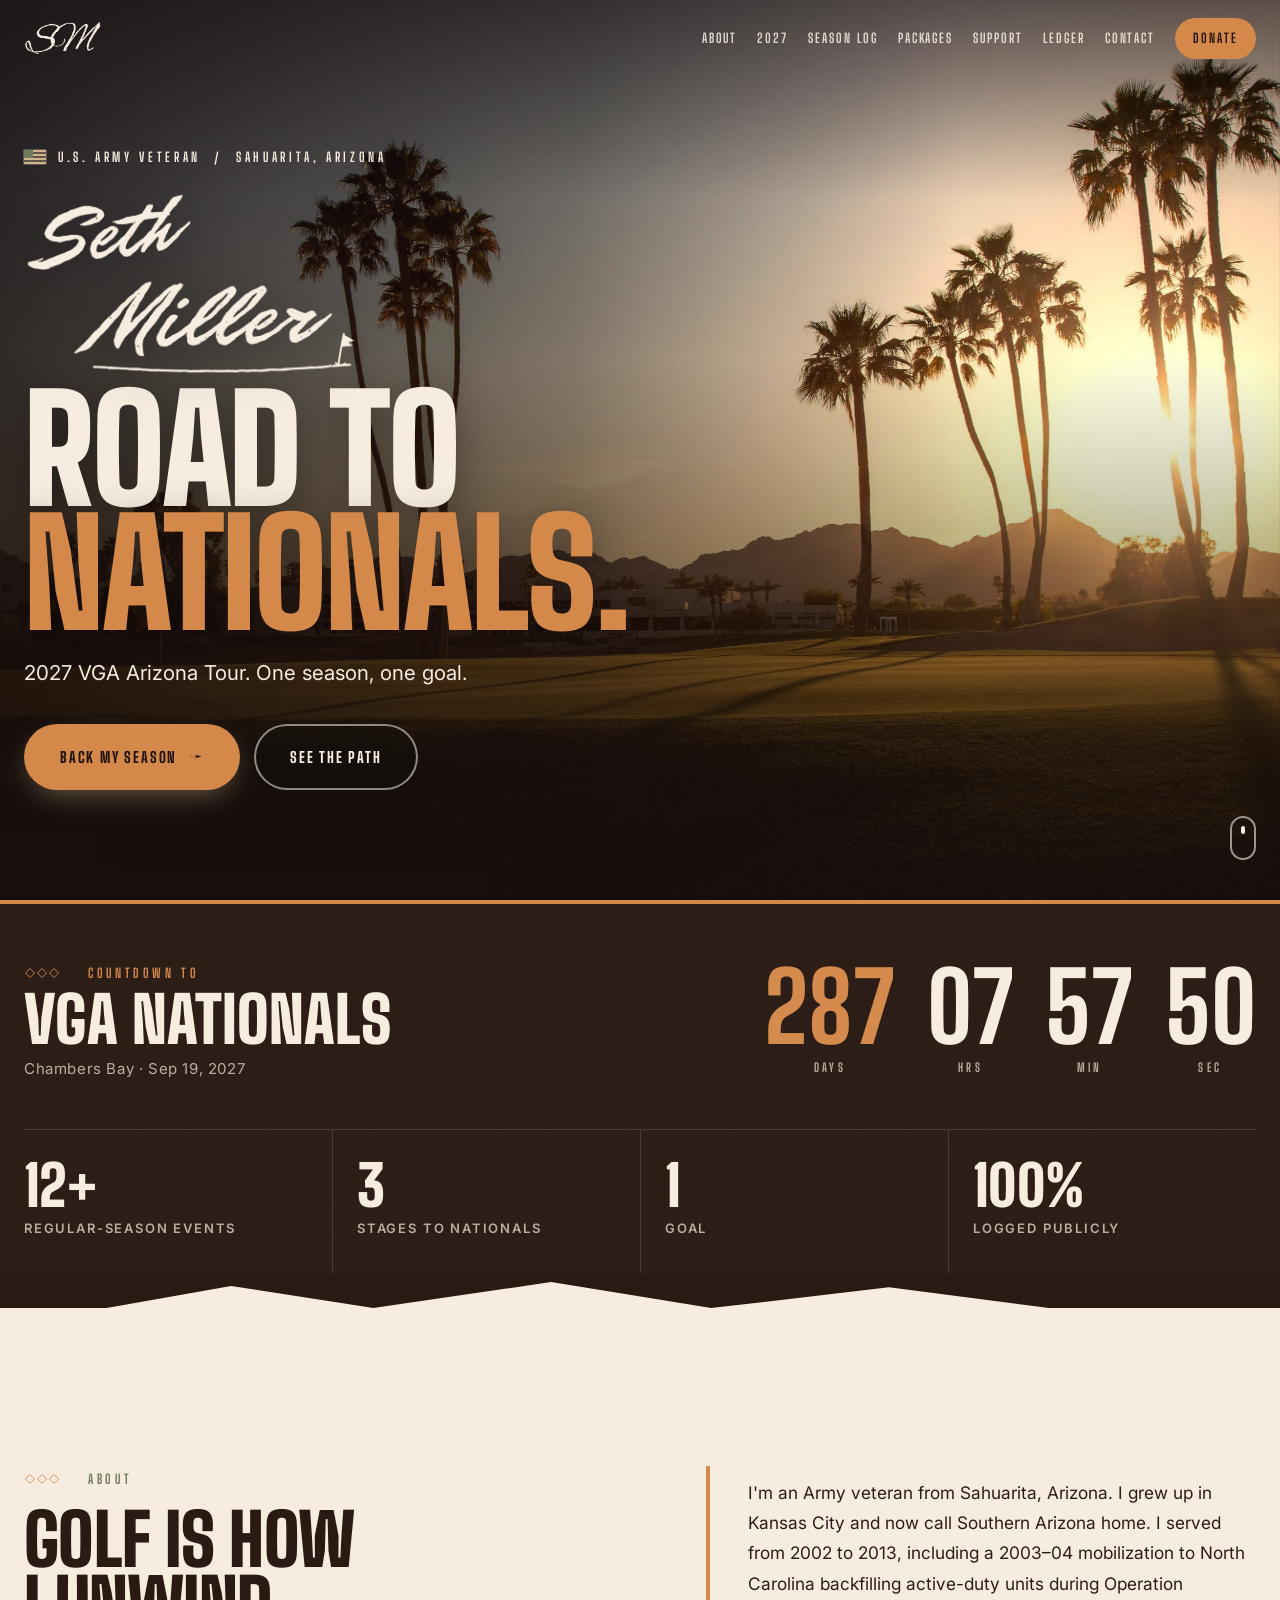
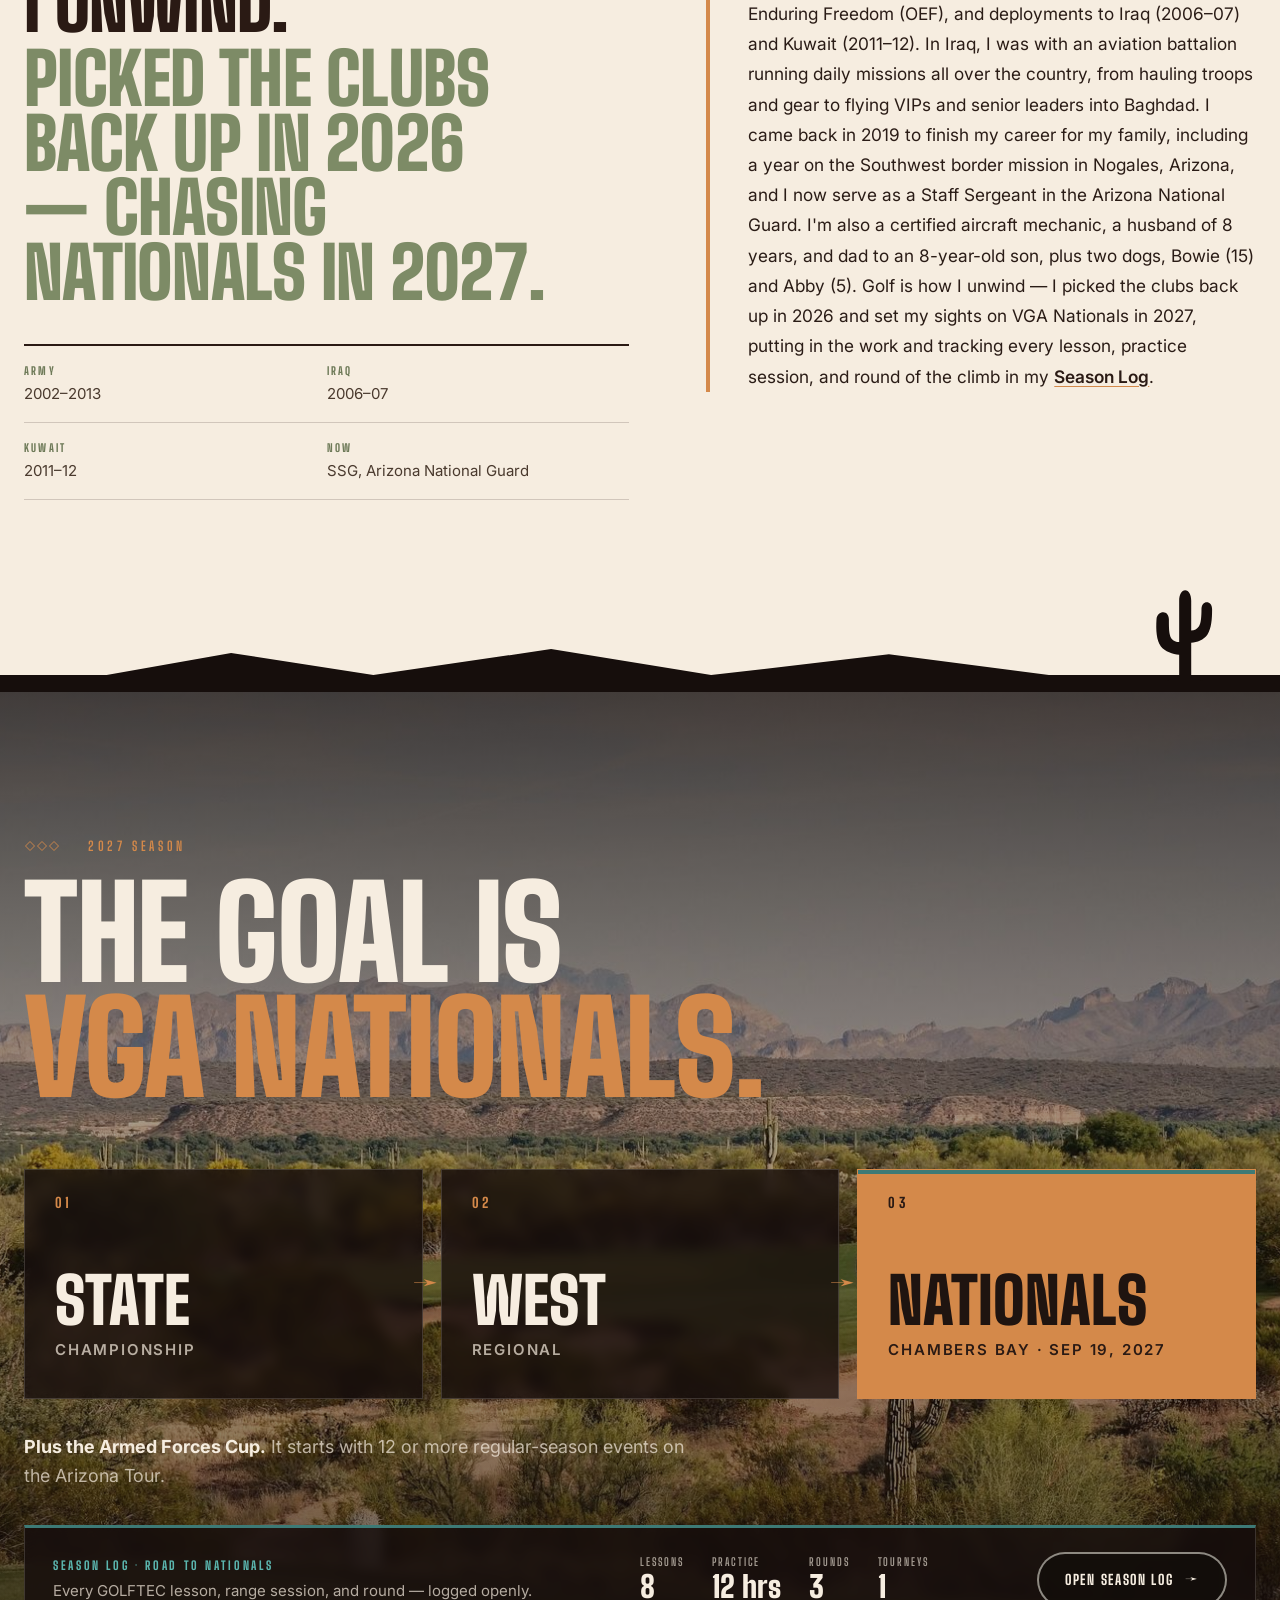
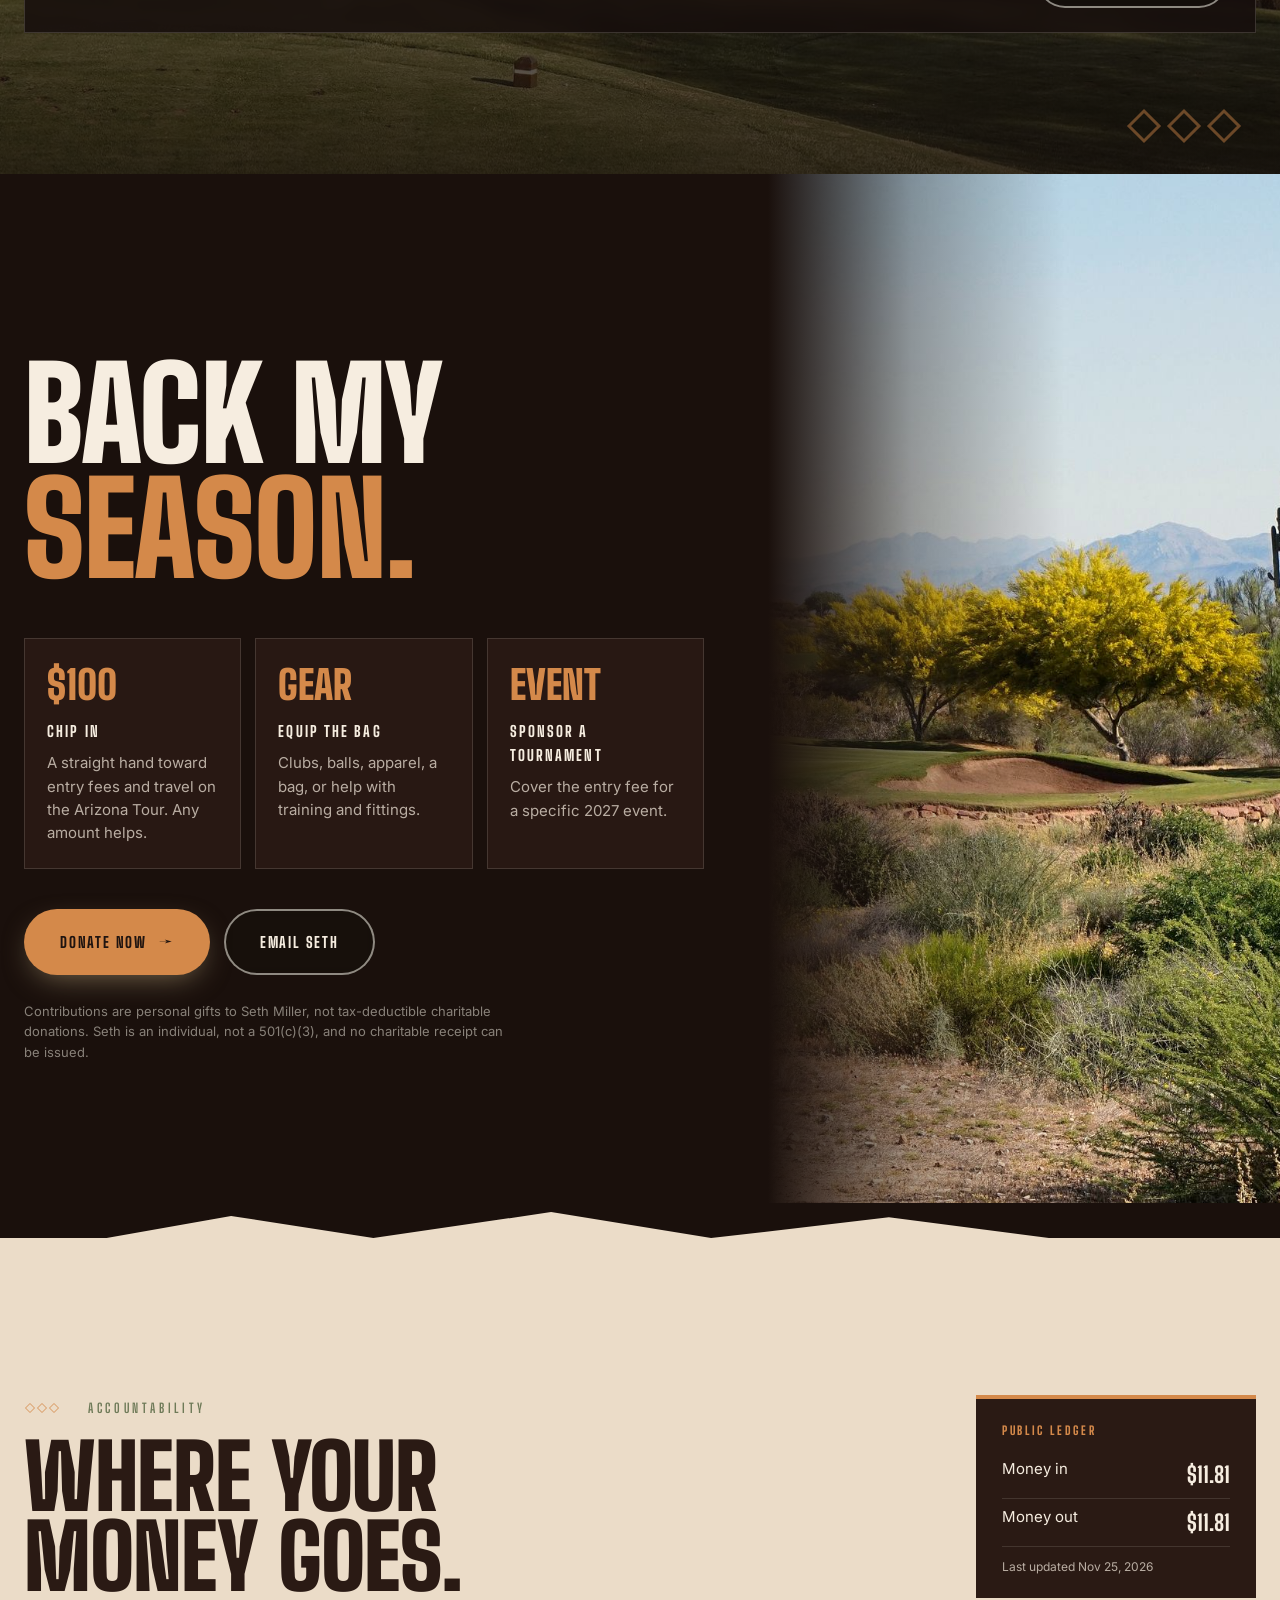
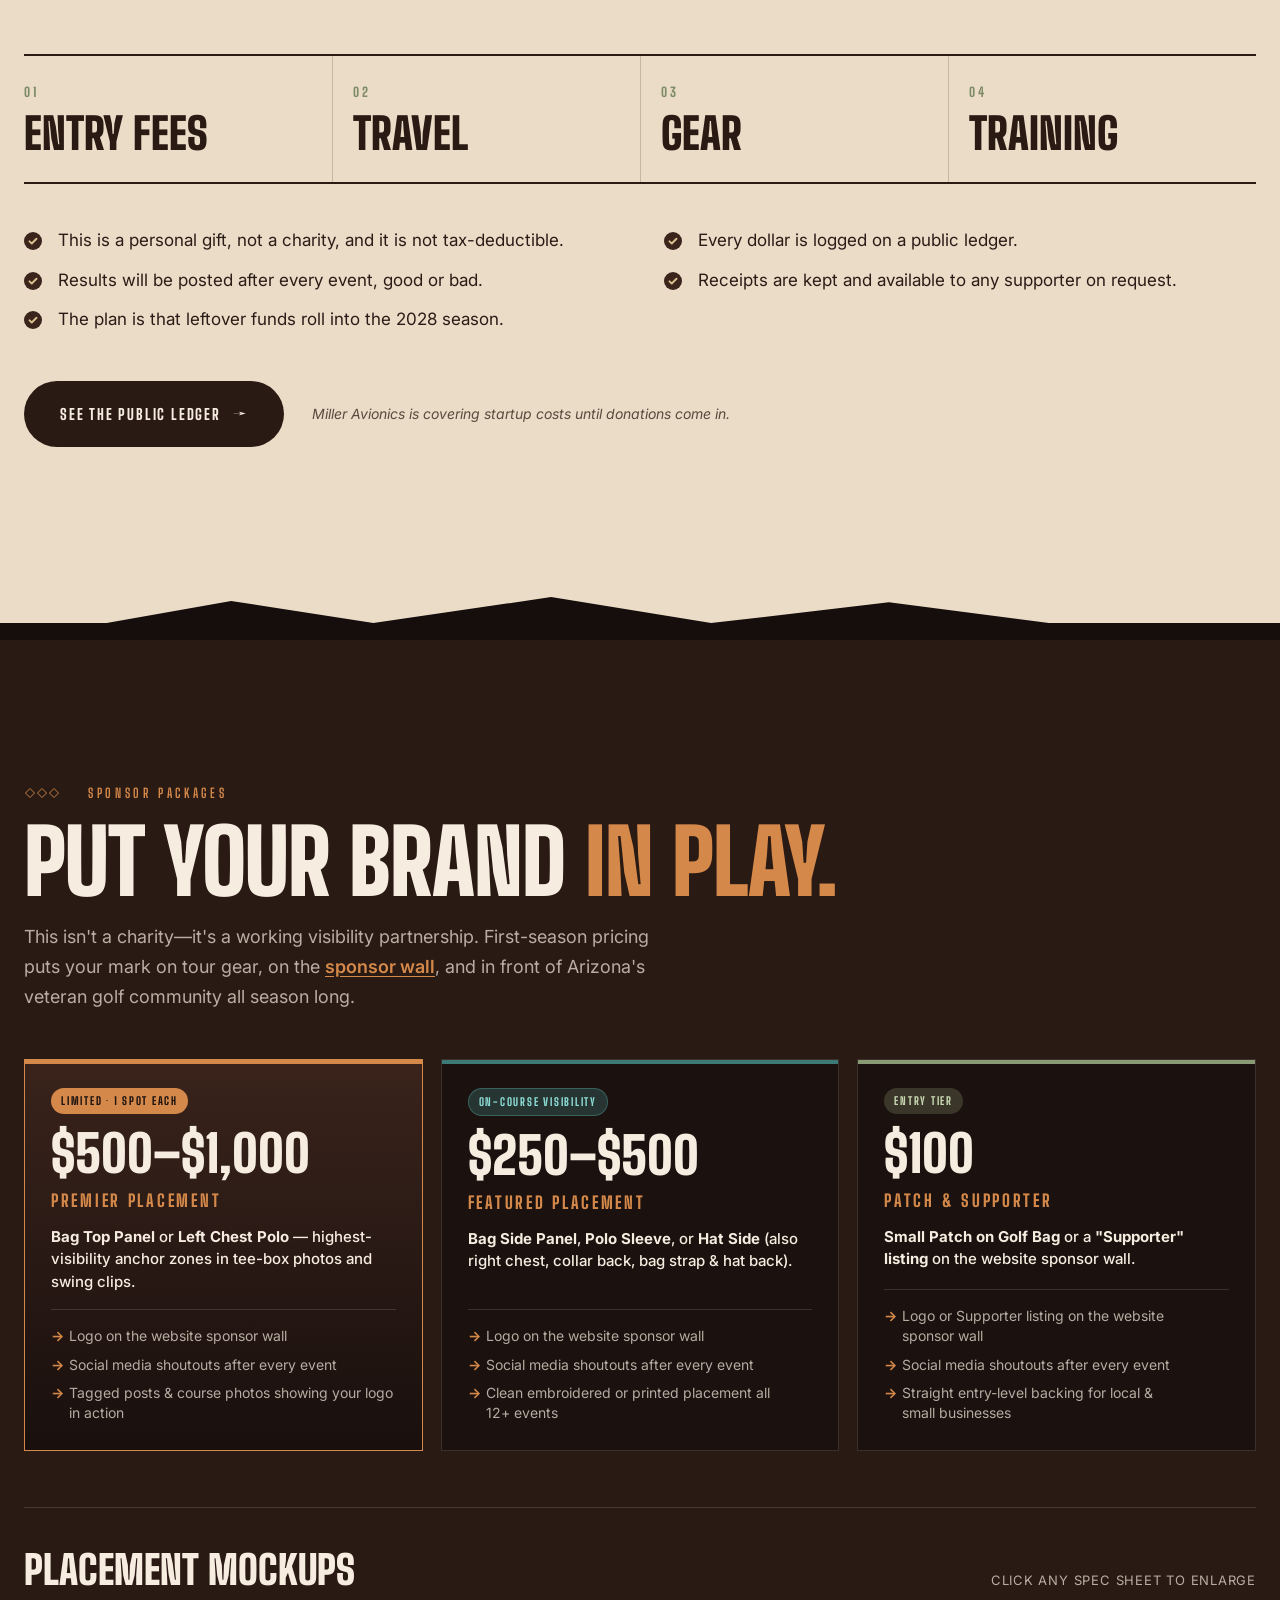
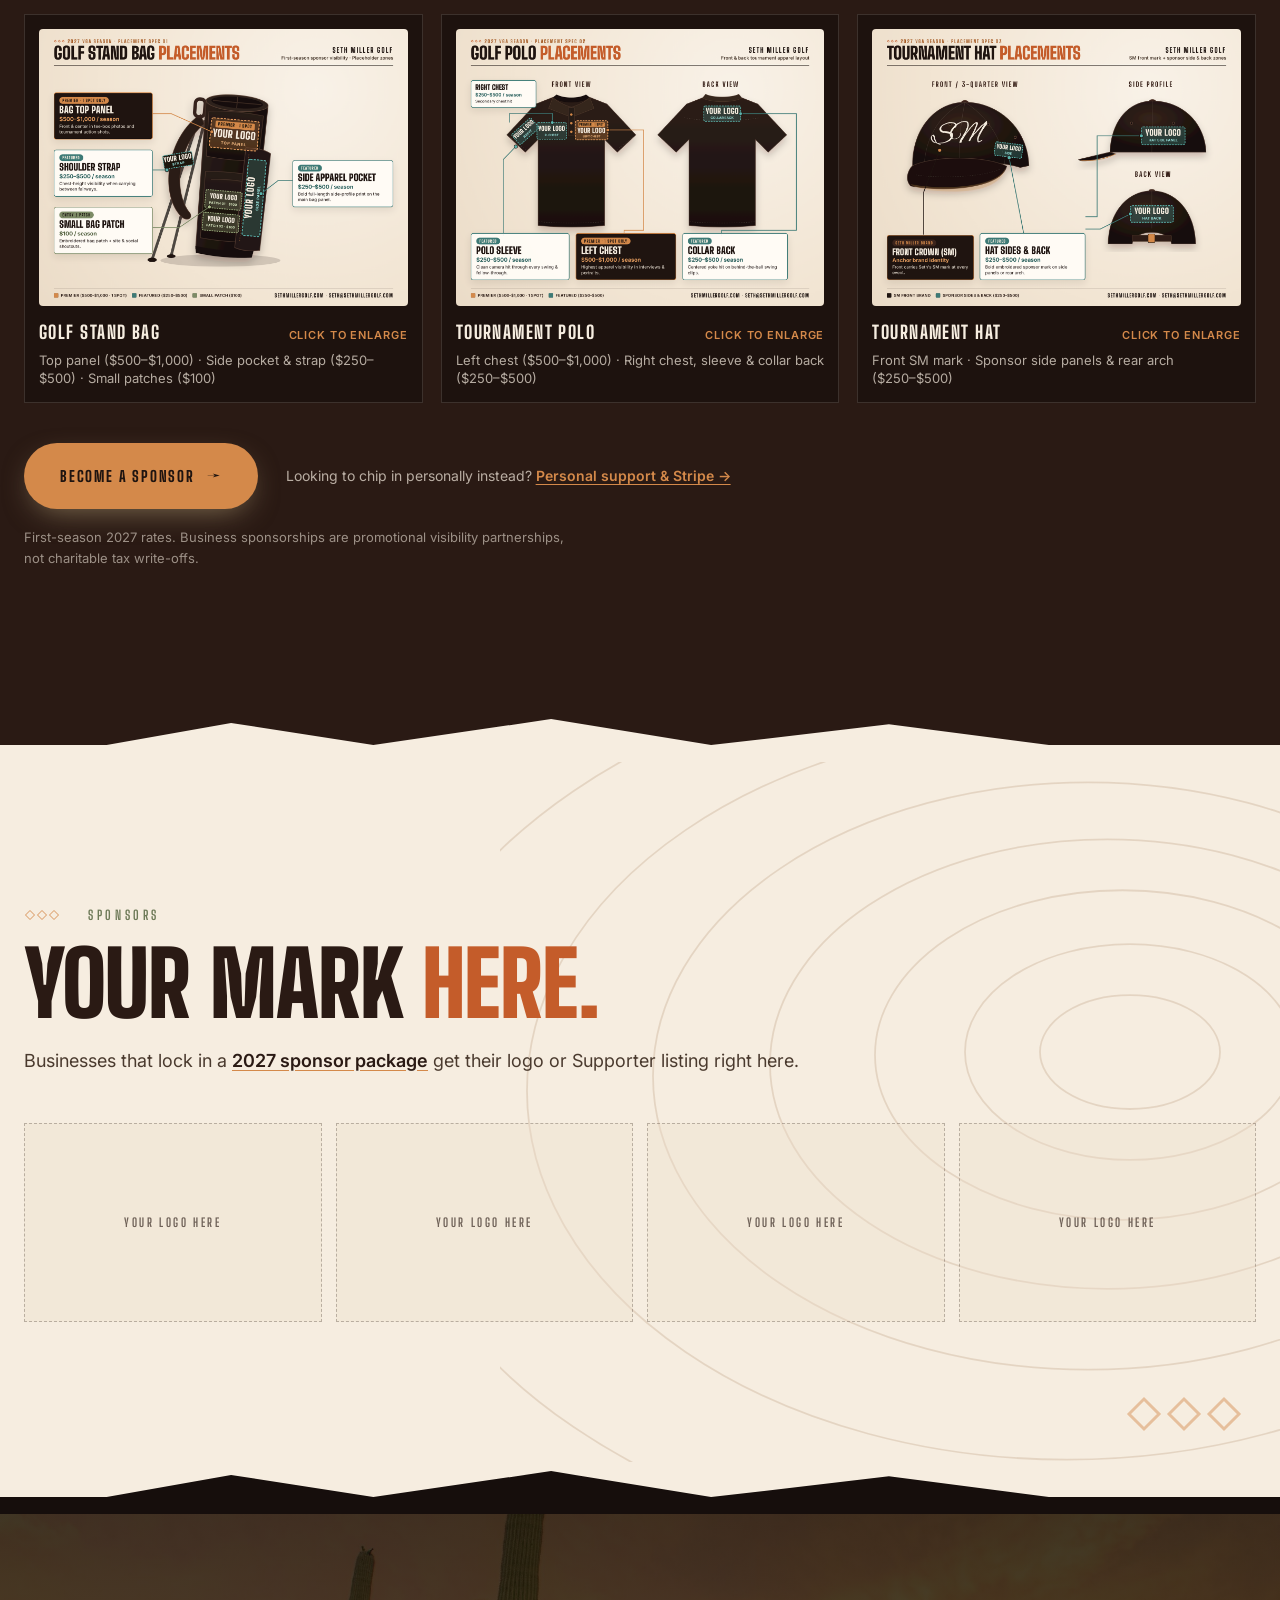
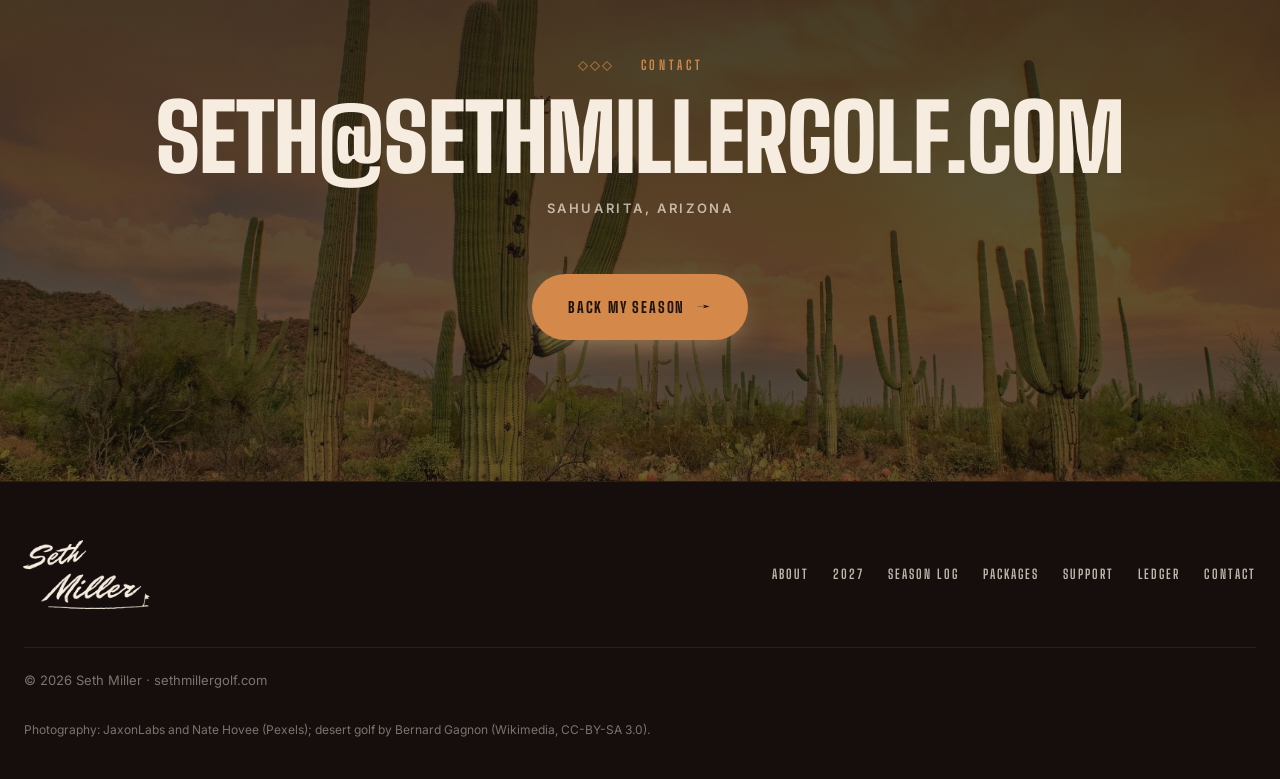
==== commit bff4e048: "Remove the Shop merch mockups from the live site Take down the Shop section and its nav and footer l" ====
--- a/index.html
+++ b/index.html
@@ -17,7 +17,7 @@
   <link rel="preconnect" href="https://fonts.gstatic.com" crossorigin />
   <link href="https://fonts.googleapis.com/css2?family=Big+Shoulders+Display:wght@400;700;800;900&family=Archivo:wdth,wght@75..125,400..800&family=Inter:wght@400;500;600&display=swap" rel="stylesheet" />
   <link rel="preload" as="image" href="assets/img/hero-course-v7.jpg" media="(min-width: 760px)" />
-  <link rel="stylesheet" href="styles.css?v=8" />
+  <link rel="stylesheet" href="styles.css?v=10" />
 </head>
 <body id="top">
   <div id="thanks-banner" class="thanks-banner" hidden role="status">
@@ -35,7 +35,6 @@
         <a href="index.html#season">2027</a>
         <a href="season-log.html">Season Log</a>
         <a href="index.html#packages">Packages</a>
-        <a href="index.html#shop">Shop</a>
         <a href="index.html#support">Support</a>
         <a href="ledger.html">Ledger</a>
         <a href="index.html#contact">Contact</a>
@@ -346,52 +345,6 @@
 
     <div class="ridge ridge-dark" aria-hidden="true"></div>
 
-    <!-- SHOP -->
-    <section id="shop" class="section section-shop">
-      <div class="wrap">
-        <p class="eyebrow reveal">Shop</p>
-        <h2 class="display reveal">Seth Miller Golf <span>gear.</span></h2>
-        <p class="shop-lead reveal">Clean SM script essentials built around the 2027 tour look. Merch drops soon — every order will help fund tournament entries and road travel.</p>
-        <div class="shop-grid">
-          <article class="shop-card reveal">
-            <button type="button" class="shop-thumb" data-enlarge="assets/img/shop-hat-v8.png" data-caption="SM Script Performance Hat — structured espresso 6-panel cap with sand SM embroidery (coming soon)">
-              <img src="assets/img/shop-hat-v8.png" alt="Flat studio preview of espresso 6-panel golf cap with sand SM script embroidery" width="960" height="720" />
-              <span class="mockup-zoom">Zoom</span>
-            </button>
-            <div class="shop-meta">
-              <h3 class="shop-title">SM Script Hat</h3>
-              <p class="shop-desc">Structured 6-panel espresso cap with sand SM script embroidery and copper brim detail.</p>
-            </div>
-            <button type="button" class="btn btn-coming-soon" disabled aria-disabled="true">Coming soon</button>
-          </article>
-
-          <article class="shop-card reveal">
-            <button type="button" class="shop-thumb" data-enlarge="assets/img/shop-polo-v8.png" data-caption="SM Script Tournament Polo — performance espresso pique polo with left-chest SM script (coming soon)">
-              <img src="assets/img/shop-polo-v8.png" alt="Flat studio preview of espresso performance golf polo with sand SM script on left chest" width="960" height="720" />
-              <span class="mockup-zoom">Zoom</span>
-            </button>
-            <div class="shop-meta">
-              <h3 class="shop-title">SM Tournament Polo</h3>
-              <p class="shop-desc">Lightweight moisture-wicking pique polo in espresso with left-chest SM script.</p>
-            </div>
-            <button type="button" class="btn btn-coming-soon" disabled aria-disabled="true">Coming soon</button>
-          </article>
-
-          <article class="shop-card reveal">
-            <button type="button" class="shop-thumb" data-enlarge="assets/img/shop-marker-towel-v8.png" data-caption="SM Ball Marker &amp; Waffle Towel — antique copper enamel ball marker and carabiner waffle bag towel (coming soon)">
-              <img src="assets/img/shop-marker-towel-v8.png" alt="Flat studio preview of antique copper SM ball marker beside dark waffle-knit golf bag towel" width="960" height="720" />
-              <span class="mockup-zoom">Zoom</span>
-            </button>
-            <div class="shop-meta">
-              <h3 class="shop-title">Marker &amp; Towel</h3>
-              <p class="shop-desc">Antique-copper SM enamel ball marker paired with a carabiner waffle bag towel.</p>
-            </div>
-            <button type="button" class="btn btn-coming-soon" disabled aria-disabled="true">Coming soon</button>
-          </article>
-        </div>
-      </div>
-    </section>
-
     <!-- CONTACT -->
     <section id="contact" class="section section-contact">
       <div class="wrap contact-inner">
@@ -422,7 +375,6 @@
         <a href="index.html#season">2027</a>
         <a href="season-log.html">Season Log</a>
         <a href="index.html#packages">Packages</a>
-        <a href="index.html#shop">Shop</a>
         <a href="index.html#support">Support</a>
         <a href="ledger.html">Ledger</a>
         <a href="index.html#contact">Contact</a>
--- a/styles.css
+++ b/styles.css
@@ -508,7 +508,7 @@
   .section-season::after, .section-sponsors::after { right: 16px; bottom: 16px; }
 }
 
-/* ---------- v8 additions: Saguaro ridge, Packages, Shop, Season Log, Social/Phone ---------- */
+/* ---------- v8 additions: Saguaro ridge, Packages, Season Log, Social/Phone ---------- */
 .inline-link { color: var(--g800); font-weight: 600; text-decoration: underline; text-decoration-color: var(--gold); text-underline-offset: 3px; }
 .inline-link:hover { color: var(--terracotta); }
 .inline-link-light { color: var(--gold); font-weight: 600; text-decoration: underline; text-underline-offset: 3px; }
@@ -638,7 +638,7 @@
 .pkg-sep { margin: 0; font-size: 14px; color: var(--muted); }
 .pkg-fine { margin: 18px 0 0; font-size: 13px; color: rgba(246, 237, 224, 0.56); max-width: 68ch; }
 
-/* Sponsors Wall on light --cream (alternates cleanly between dark #packages and dark #shop) */
+/* Sponsors Wall on light --cream (alternates cleanly between dark #packages and dark #contact) */
 .section-sponsors { background: var(--cream); color: var(--ink); overflow: hidden; isolation: isolate; }
 .section-sponsors::before {
   opacity: .16;
@@ -653,36 +653,6 @@
   background: rgba(235, 220, 200, 0.35);
 }
 .section-sponsors .sponsor-slot:hover { background: var(--cream-2); color: var(--g900); border-color: var(--gold); }
-
-/* Merch Shop */
-.section-shop { background: var(--g900); color: var(--cream); }
-.shop-lead { margin: 20px 0 0; max-width: 60ch; color: var(--muted); font-size: 18px; line-height: 1.65; }
-.shop-grid { display: grid; grid-template-columns: repeat(3, 1fr); gap: 20px; margin-top: 44px; }
-.shop-card {
-  background: var(--g800);
-  border: 1px solid rgba(246, 237, 224, 0.14);
-  padding: 16px 16px 22px;
-  display: flex; flex-direction: column; gap: 14px;
-  transition: border-color .3s, transform .3s var(--ease);
-}
-.shop-card:hover { border-color: var(--gold); transform: translateY(-3px); }
-.shop-thumb {
-  position: relative; display: block; width: 100%; padding: 0; border: 0; background: var(--cream);
-  cursor: zoom-in; overflow: hidden; border-radius: 4px;
-}
-.shop-thumb img { width: 100%; height: auto; aspect-ratio: 4 / 3; object-fit: cover; transition: transform .4s var(--ease); }
-.shop-thumb:hover img { transform: scale(1.02); }
-.shop-meta { flex: 1; }
-.shop-title { margin: 0 0 6px; font-family: var(--display); font-weight: 900; font-size: 24px; letter-spacing: .04em; text-transform: uppercase; color: var(--cream); line-height: 1; }
-.shop-desc { margin: 0; font-size: 14px; color: var(--muted); line-height: 1.5; }
-.btn-coming-soon {
-  width: 100%;
-  background: rgba(246, 237, 224, 0.08);
-  color: rgba(246, 237, 224, 0.72);
-  border: 1px solid rgba(246, 237, 224, 0.22);
-  cursor: not-allowed;
-}
-.btn-coming-soon:hover { transform: none; }
 
 /* Contact hidden social & phone slots */
 .contact-extras { margin-top: 22px; display: flex; flex-direction: column; align-items: center; gap: 12px; }
@@ -765,25 +735,91 @@
 }
 .filter-btn.is-active .filter-count { background: rgba(212, 137, 74, 0.28); color: var(--gold); }
 
-.log-feed { display: grid; gap: 14px; margin-bottom: 56px; }
-.log-entry {
-  background: var(--cream-2); padding: 20px 22px; border-left: 4px solid var(--gold);
-}
-.log-entry-head { display: flex; justify-content: space-between; align-items: center; gap: 12px; margin-bottom: 8px; }
+.log-feed { margin-bottom: 40px; }
+.log-list-wrap { width: 100%; overflow-x: visible; }
+.log-list {
+  width: 100%;
+  border-collapse: collapse;
+  font-family: var(--body);
+  font-size: 13px;
+  line-height: 1.3;
+  color: var(--g800);
+}
+.log-list th {
+  text-align: left;
+  font-family: var(--body);
+  font-weight: 600;
+  font-size: 10px;
+  letter-spacing: .1em;
+  text-transform: uppercase;
+  color: #6A5A4E;
+  padding: 0 8px 6px 0;
+  border-bottom: 1px solid rgba(42, 26, 20, 0.28);
+  white-space: nowrap;
+}
+.log-list th:last-child, .log-list td:last-child { padding-right: 0; }
+.log-list td {
+  padding: 6px 10px 6px 0;
+  border-bottom: 1px solid rgba(42, 26, 20, 0.12);
+  vertical-align: baseline;
+}
+.log-col-date {
+  white-space: nowrap;
+  font-variant-numeric: tabular-nums;
+  font-weight: 600;
+  color: #4A3A2E;
+  width: 1%;
+}
+.log-col-type { width: 1%; white-space: nowrap; }
+.log-col-where { font-weight: 500; }
+.log-col-stat {
+  white-space: nowrap;
+  font-variant-numeric: tabular-nums;
+  font-weight: 600;
+  width: 1%;
+}
+.log-col-note { color: #4A3A2E; font-size: 12.5px; }
 .log-type {
-  display: inline-block; padding: 3px 10px; border-radius: 999px;
-  font-family: var(--display); font-weight: 800; font-size: 11px;
-  letter-spacing: .14em; text-transform: uppercase;
+  display: inline-block; padding: 1px 7px; border-radius: 999px;
+  font-family: var(--body); font-weight: 700; font-size: 10px;
+  letter-spacing: .08em; text-transform: uppercase;
   background: var(--g800); color: var(--cream);
+  line-height: 1.4;
 }
 .log-type-tournament { background: var(--terracotta); color: var(--cream); }
 .log-type-lesson { background: var(--turquoise); color: var(--cream); }
 .log-type-practice { background: var(--olive); color: var(--cream); }
-.log-date { font-size: 13px; color: #5A4A3E; font-weight: 600; }
-.log-course { margin: 0 0 8px; font-family: var(--display); font-weight: 900; font-size: 26px; text-transform: uppercase; line-height: 1; color: var(--g800); }
-.log-metrics { display: flex; flex-wrap: wrap; gap: 8px 20px; font-size: 14px; color: #4A3A2E; margin-bottom: 8px; }
-.log-metrics strong { color: var(--g900); }
-.log-notes { margin: 0; font-size: 15px; color: #2A1C16; line-height: 1.55; }
+
+@media (max-width: 679px) {
+  .log-list thead { position: absolute; width: 1px; height: 1px; padding: 0; margin: -1px; overflow: hidden; clip: rect(0,0,0,0); border: 0; }
+  .log-list, .log-list tbody { display: block; width: 100%; }
+  .log-list tr {
+    display: grid;
+    grid-template-columns: auto auto 1fr;
+    grid-template-areas:
+      "date type stat"
+      "where where where"
+      "note note note";
+    column-gap: 8px;
+    row-gap: 1px;
+    padding: 7px 0;
+    border-bottom: 1px solid rgba(42, 26, 20, 0.14);
+  }
+  .log-list td {
+    border: 0;
+    padding: 0;
+    width: auto;
+    white-space: normal;
+  }
+  .log-col-date { grid-area: date; font-size: 12.5px; }
+  .log-col-type { grid-area: type; }
+  .log-col-stat { grid-area: stat; text-align: right; justify-self: end; font-size: 12.5px; }
+  .log-col-where { grid-area: where; font-size: 13px; }
+  .log-col-note { grid-area: note; font-size: 12px; }
+  .log-list tr:has(.log-col-note:empty) .log-col-note,
+  .log-list td.log-col-note:is(:empty) { display: none; }
+}
+
 
 .log-empty-card {
   padding: 36px 28px; background: var(--cream-2); border-left: 4px solid var(--turquoise);
@@ -799,7 +835,7 @@
 .log-empty-copy { margin: 0; font-size: 16px; color: #4A3A2E; max-width: 62ch; }
 
 @media (max-width: 959px) {
-  .pkg-grid, .mockup-grid, .shop-grid { grid-template-columns: 1fr; }
+  .pkg-grid, .mockup-grid { grid-template-columns: 1fr; }
   .log-kpis { grid-template-columns: repeat(3, 1fr); }
   .psnap-stats { grid-template-columns: repeat(2, auto); width: 100%; }
   .season-log-snap { flex-direction: column; align-items: flex-start; }
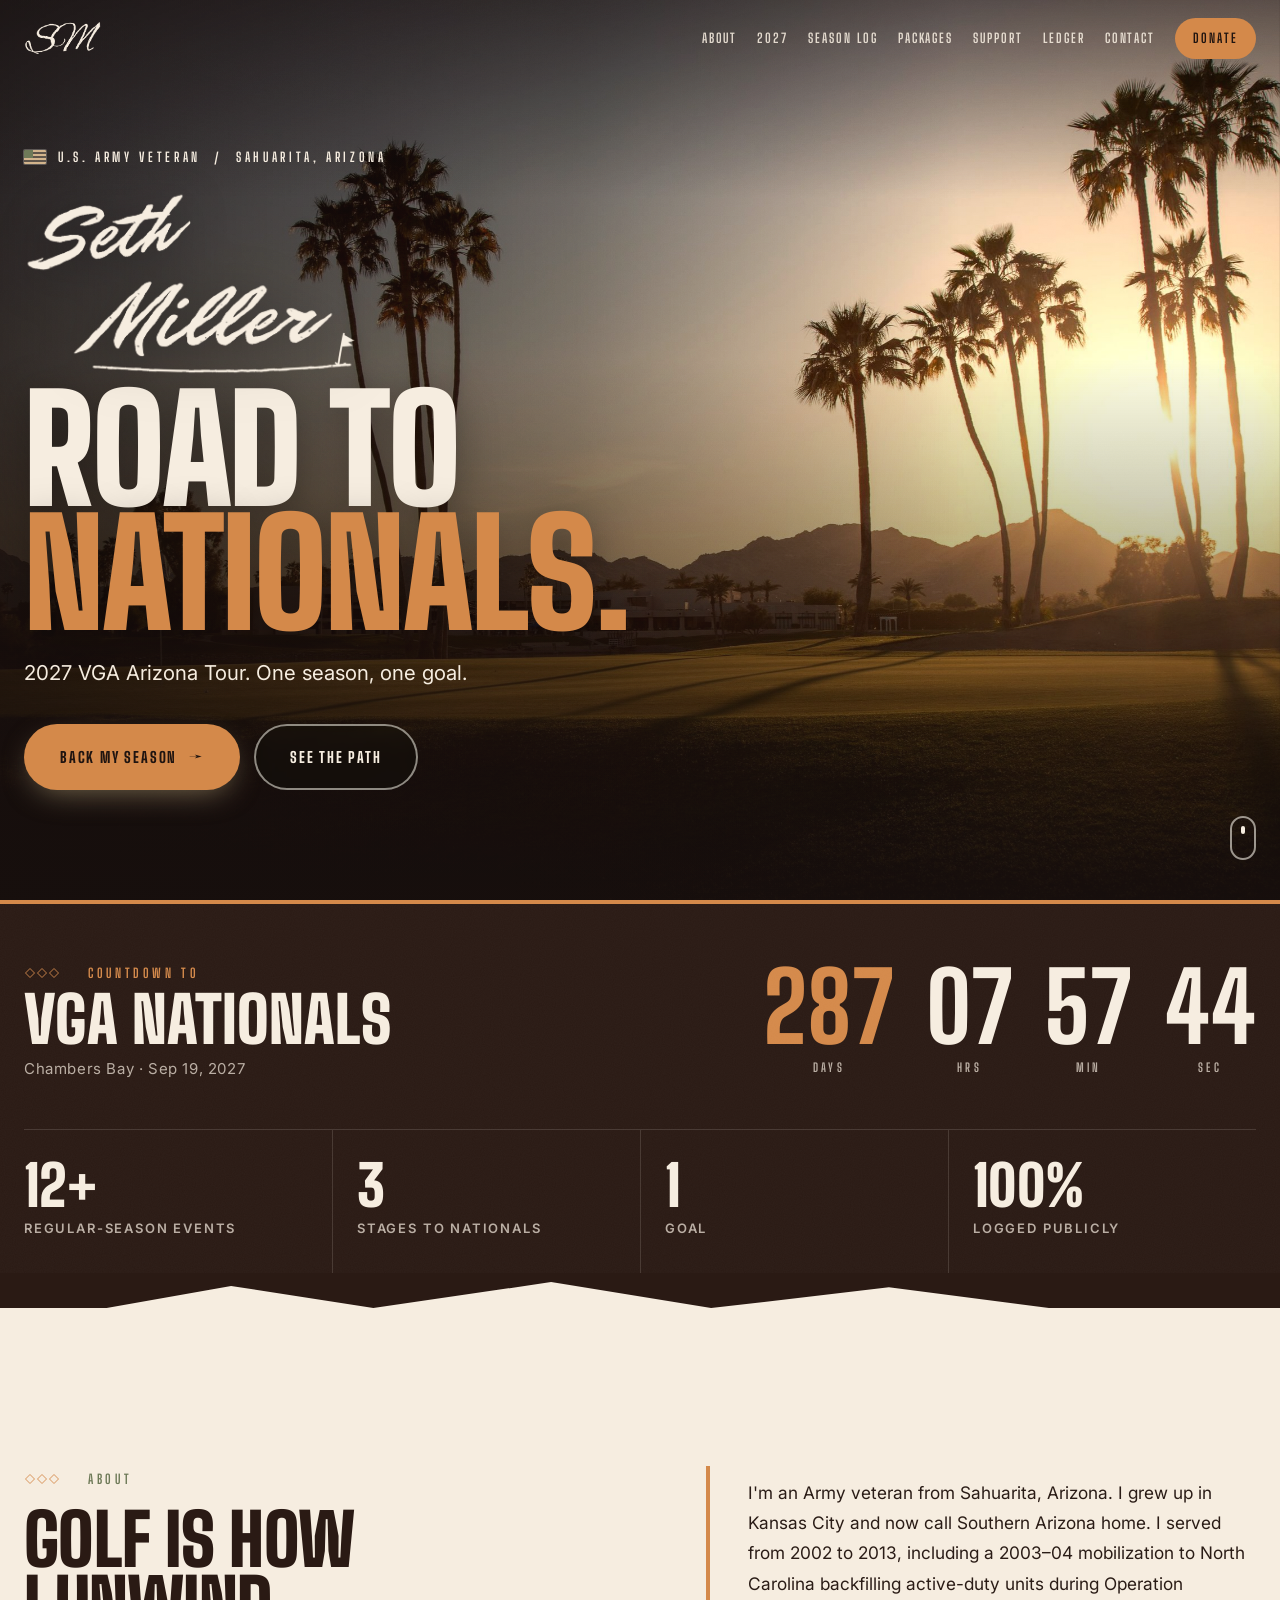
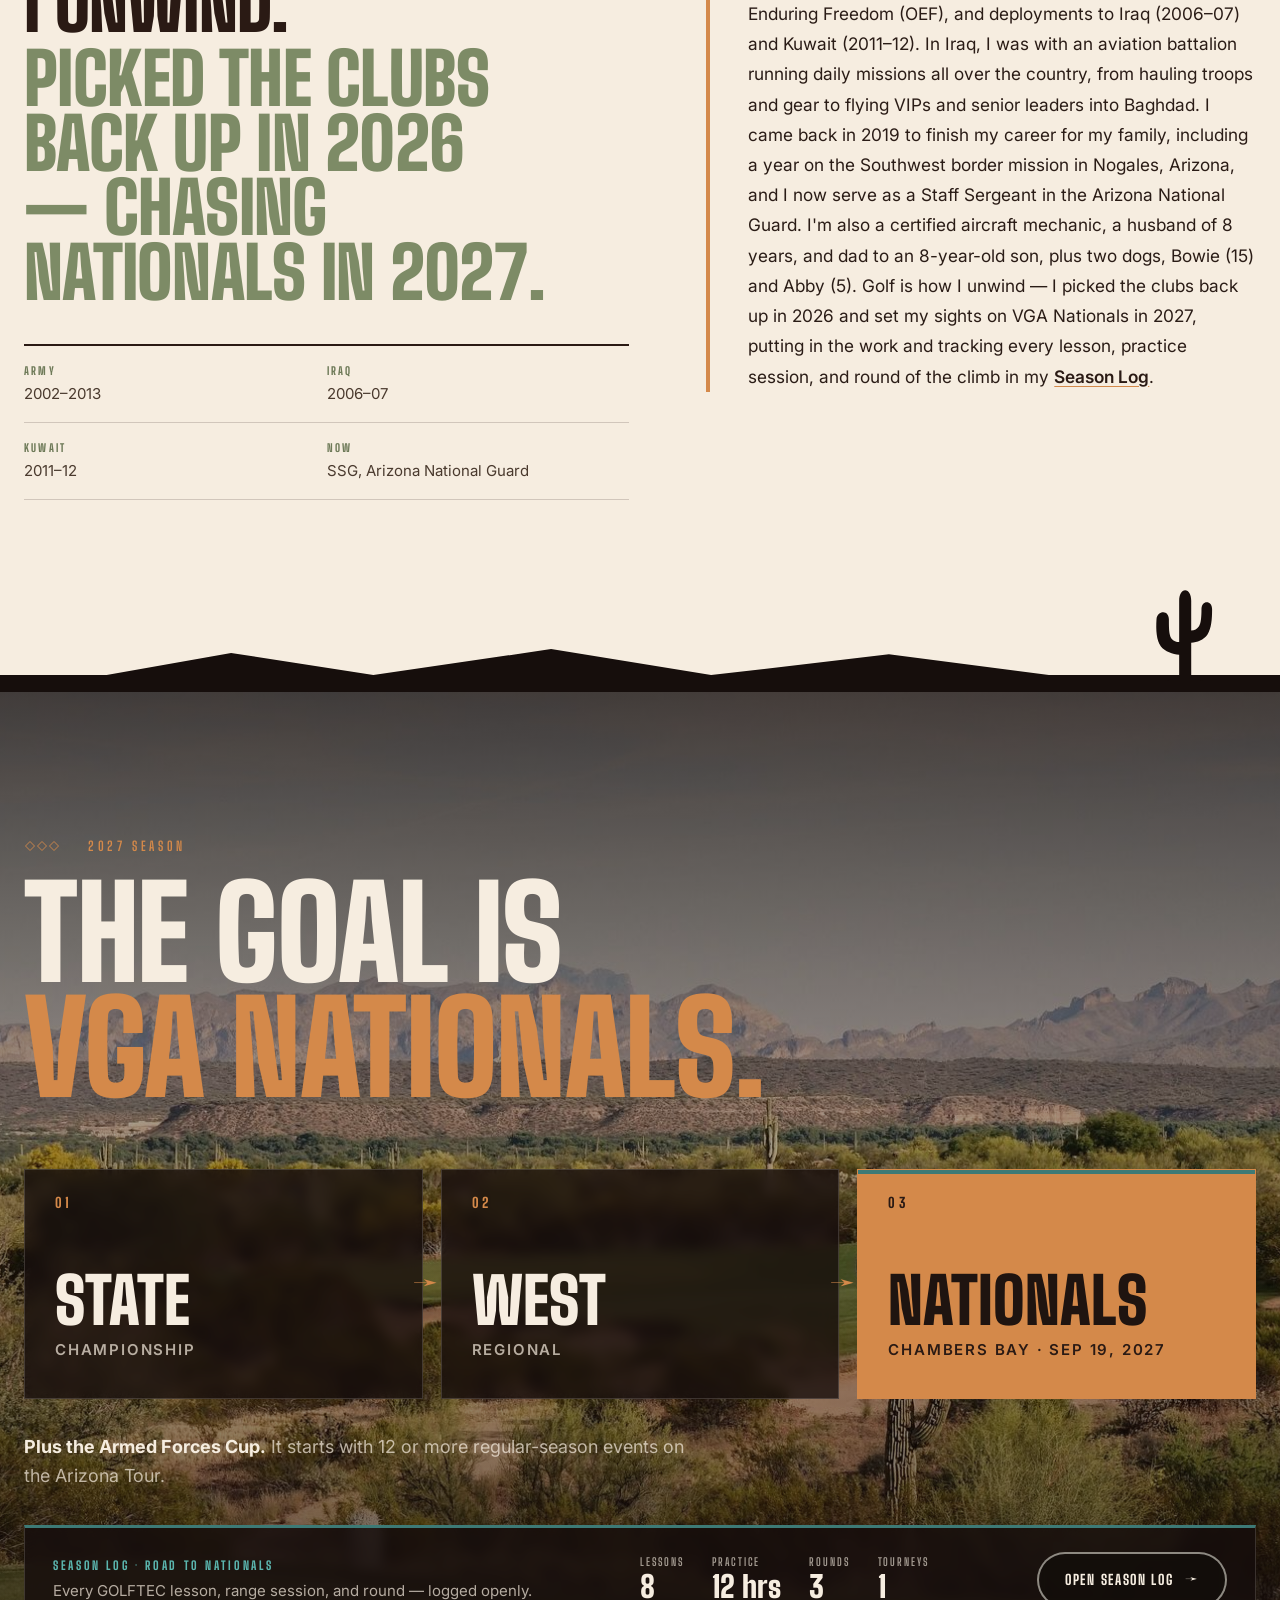
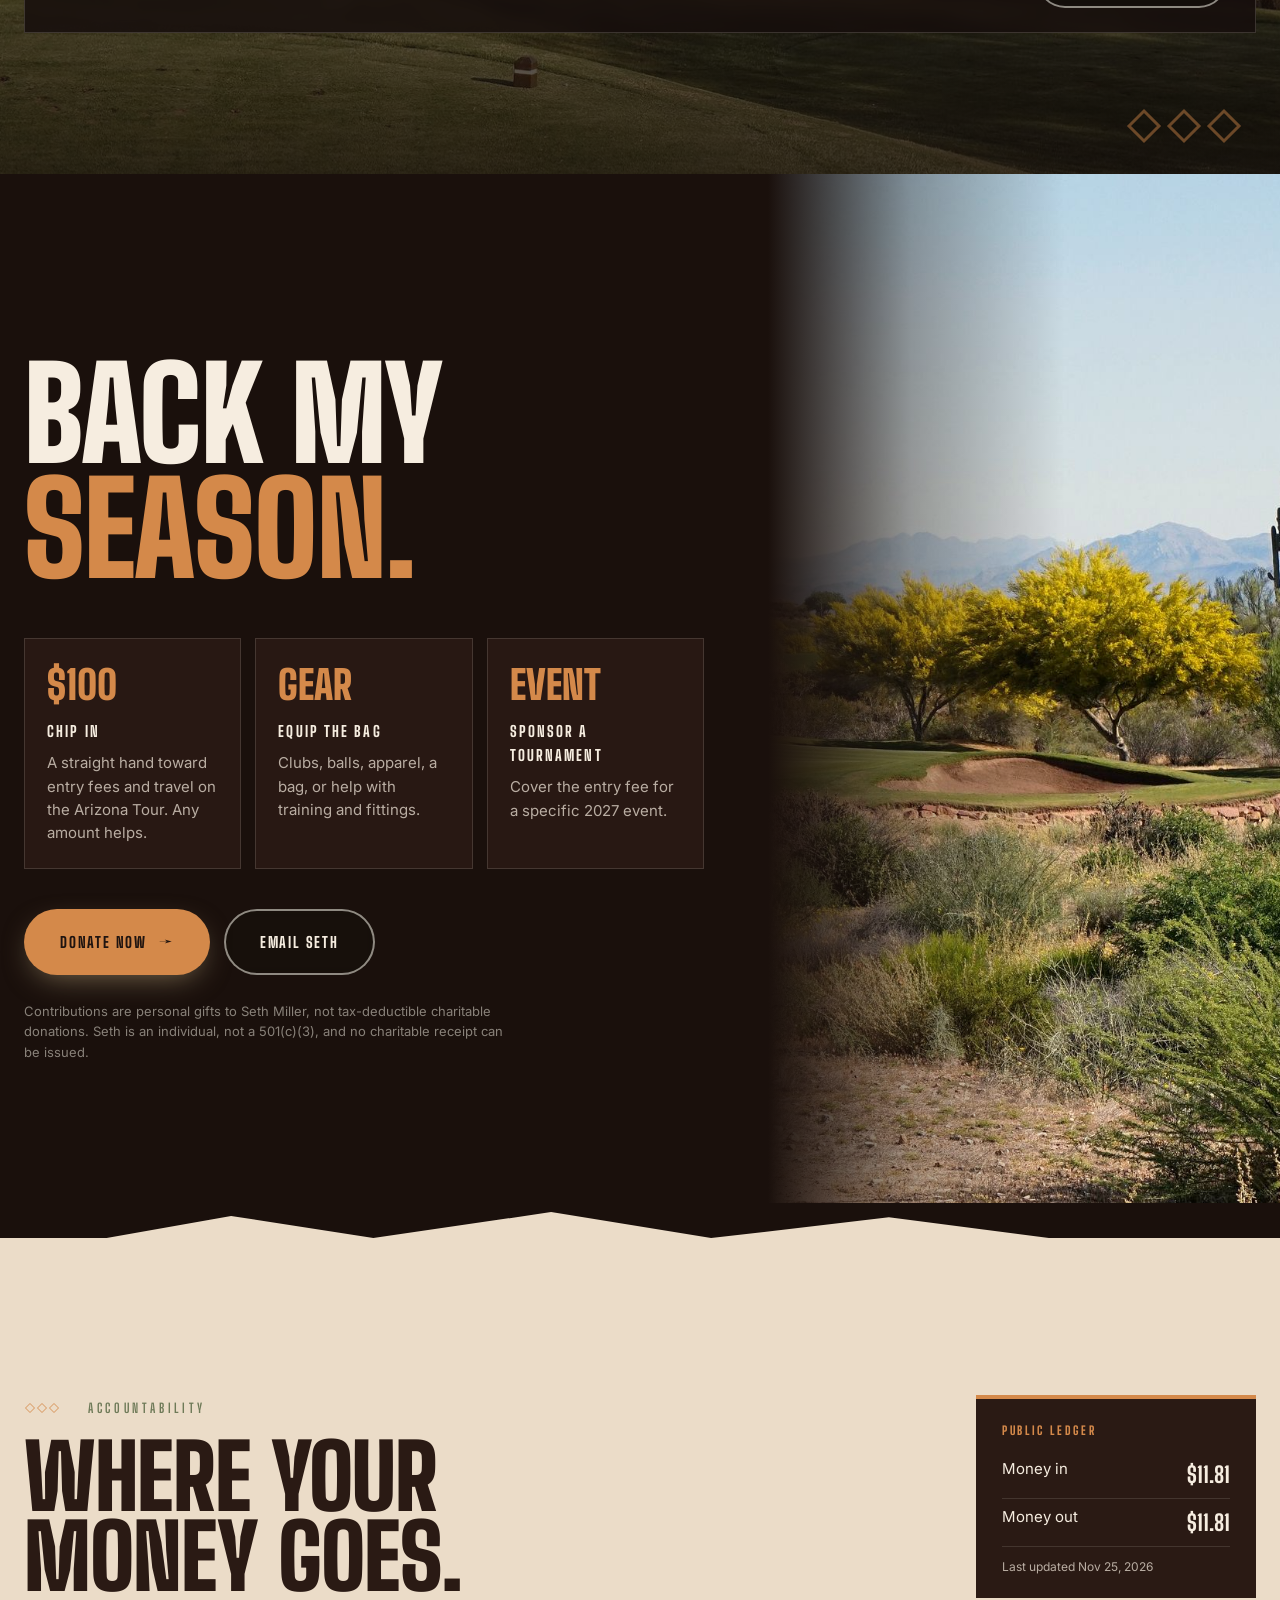
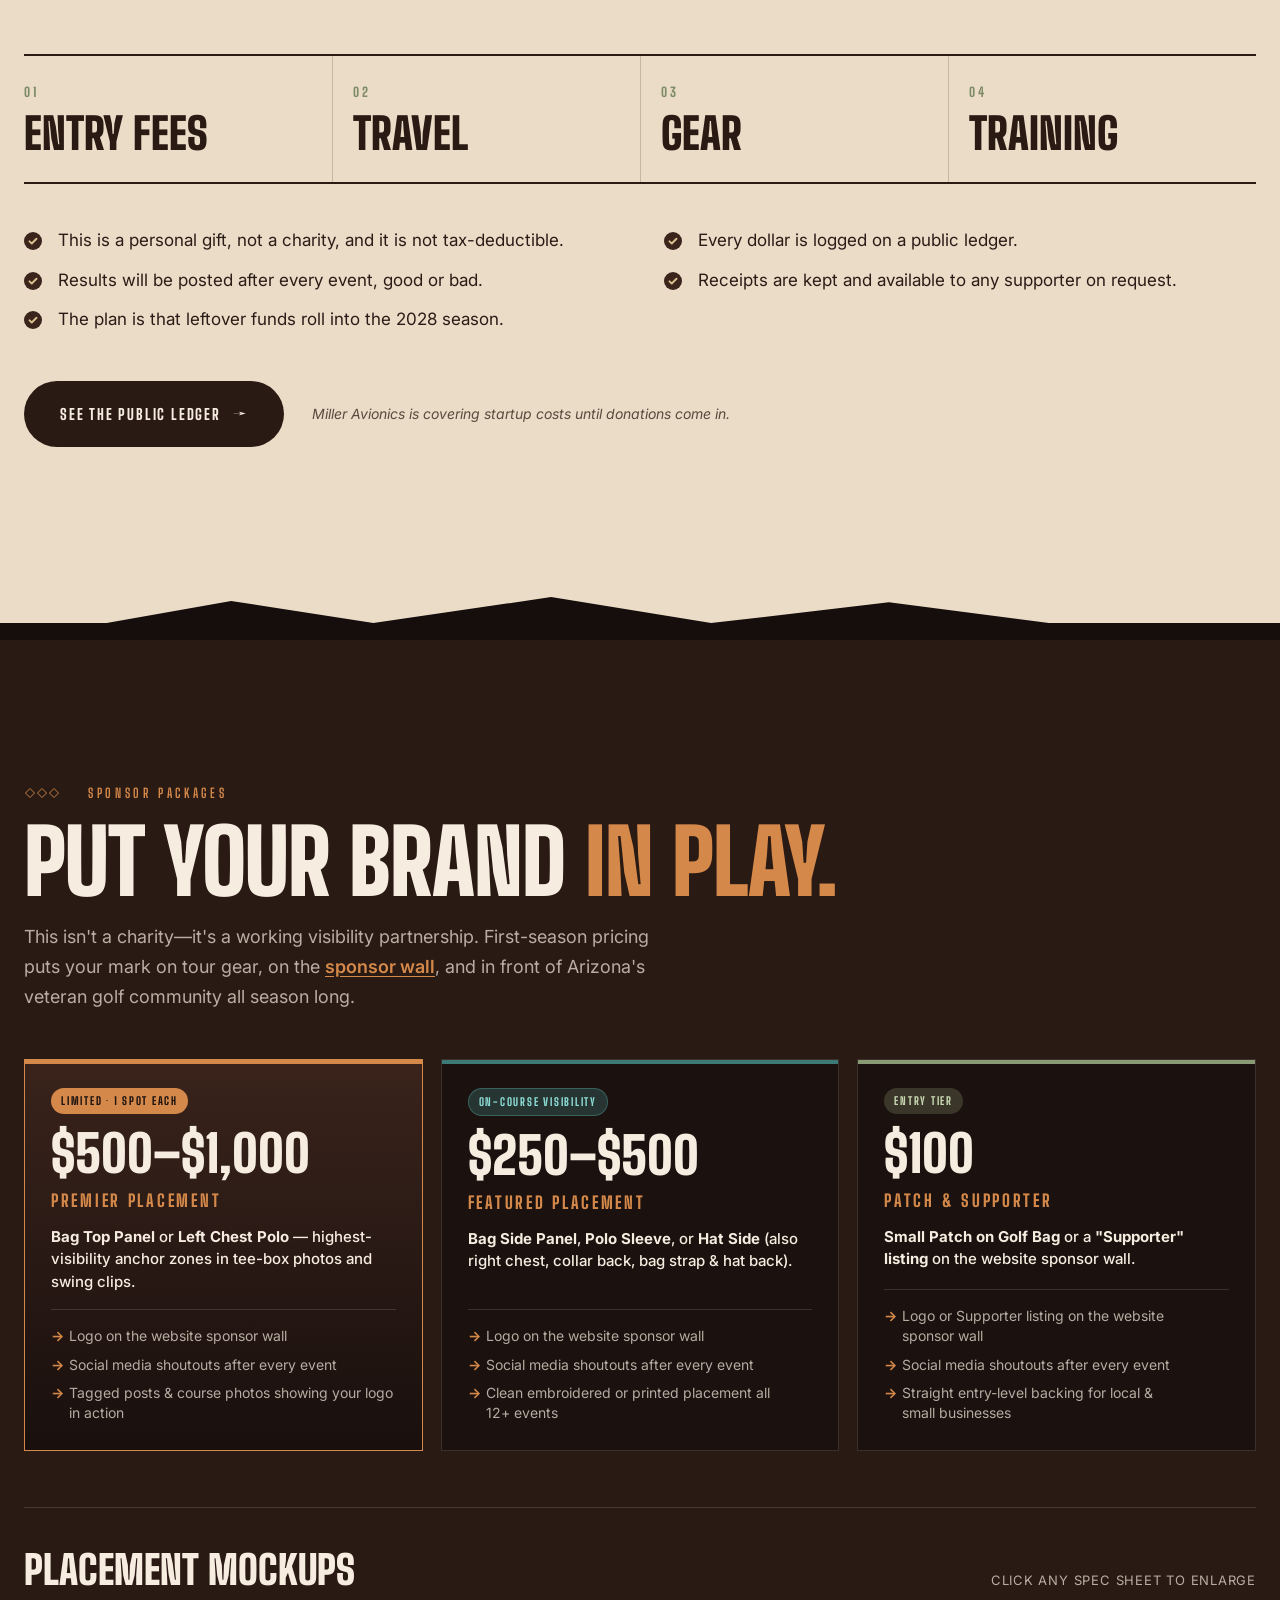
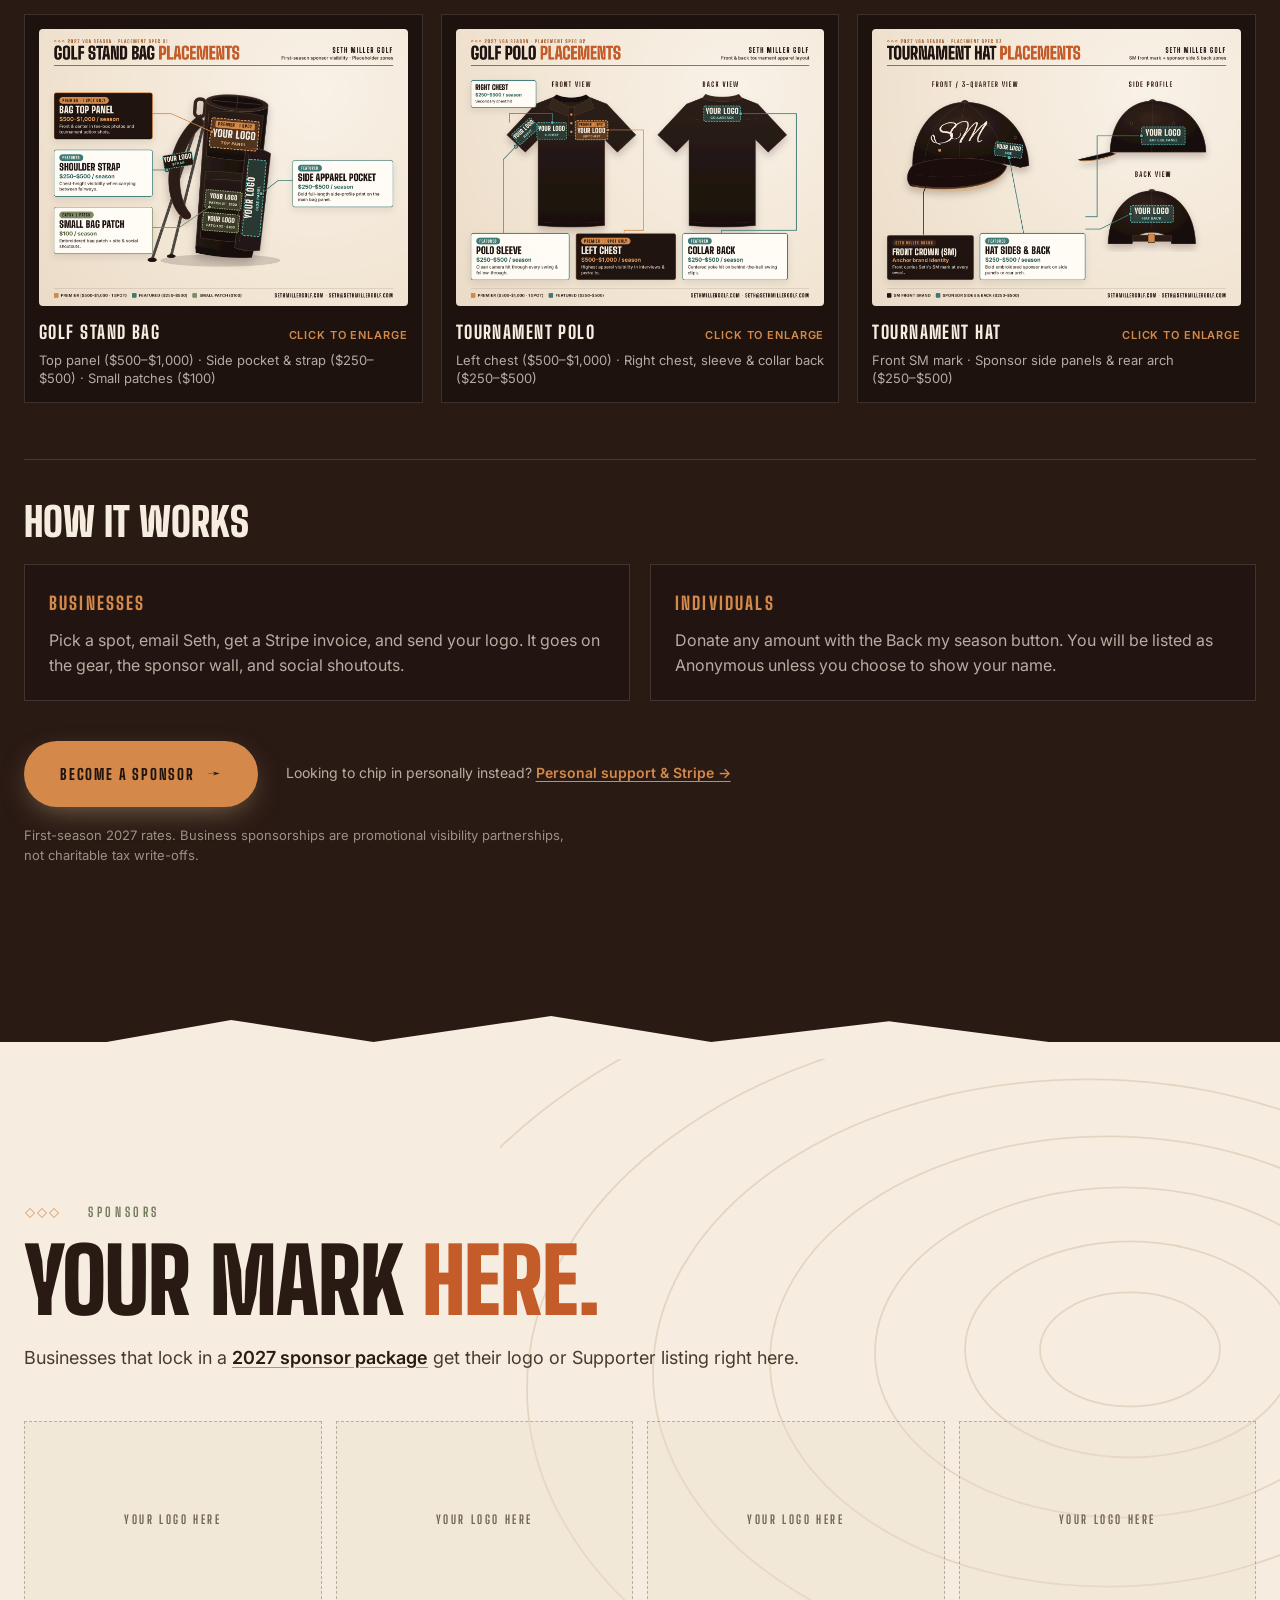
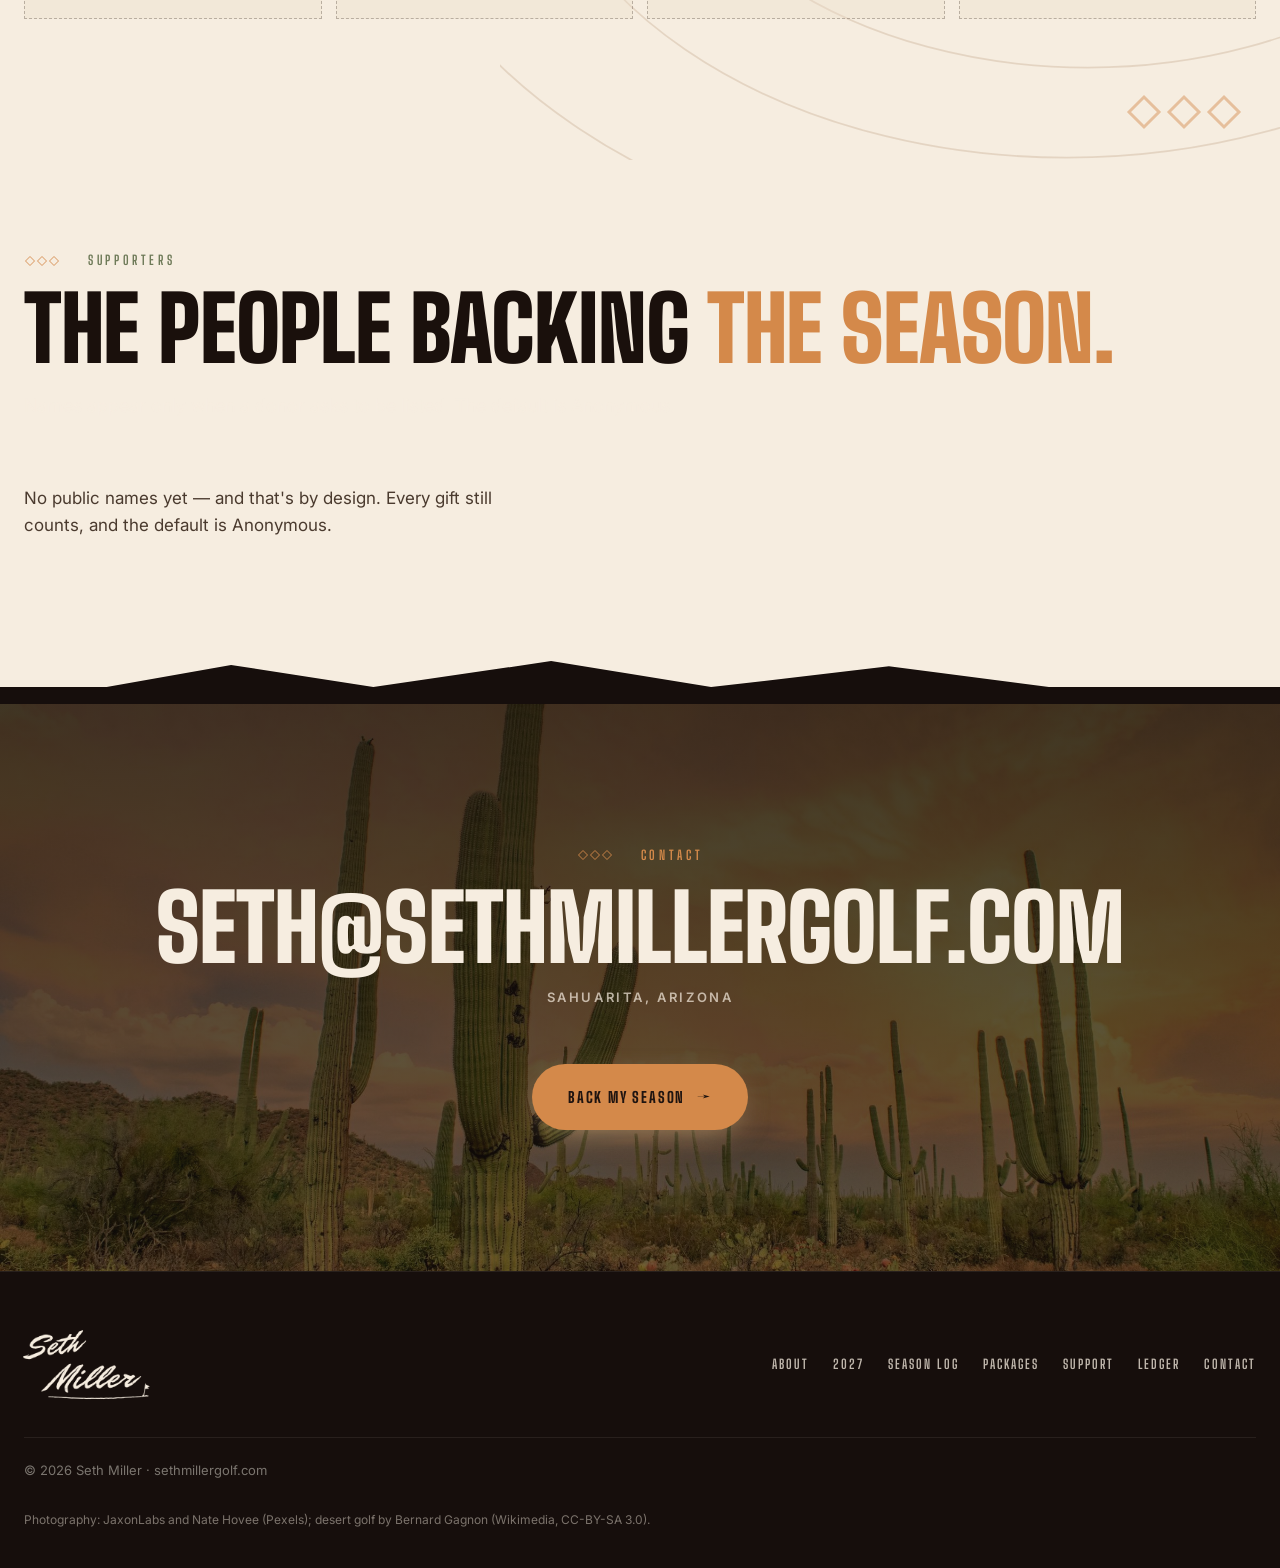
==== commit ebb7611e: "Add How it works and a Supporters wall (Anonymous by default) Package prices stay at the current ran" ====
--- a/index.html
+++ b/index.html
@@ -17,7 +17,7 @@
   <link rel="preconnect" href="https://fonts.gstatic.com" crossorigin />
   <link href="https://fonts.googleapis.com/css2?family=Big+Shoulders+Display:wght@400;700;800;900&family=Archivo:wdth,wght@75..125,400..800&family=Inter:wght@400;500;600&display=swap" rel="stylesheet" />
   <link rel="preload" as="image" href="assets/img/hero-course-v7.jpg" media="(min-width: 760px)" />
-  <link rel="stylesheet" href="styles.css?v=10" />
+  <link rel="stylesheet" href="styles.css?v=13" />
 </head>
 <body id="top">
   <div id="thanks-banner" class="thanks-banner" hidden role="status">
@@ -318,6 +318,20 @@
           </div>
         </div>
 
+        <div class="how-it-works reveal">
+          <h3 class="how-title">How it works</h3>
+          <div class="how-grid">
+            <article class="how-card">
+              <h4>Businesses</h4>
+              <p>Pick a spot, email Seth, get a Stripe invoice, and send your logo. It goes on the gear, the sponsor wall, and social shoutouts.</p>
+            </article>
+            <article class="how-card">
+              <h4>Individuals</h4>
+              <p>Donate any amount with the Back my season button. You will be listed as Anonymous unless you choose to show your name.</p>
+            </article>
+          </div>
+        </div>
+
         <div class="pkg-actions reveal">
           <a class="btn btn-primary btn-lg" href="mailto:seth@sethmillergolf.com?subject=2027%20VGA%20Sponsor%20Package%20Inquiry">Become a sponsor <span class="btn-arrow" aria-hidden="true">→</span></a>
           <p class="pkg-sep">Looking to chip in personally instead? <a class="inline-link-light" href="#support">Personal support &amp; Stripe →</a></p>
@@ -340,6 +354,15 @@
           <div class="sponsor-slot reveal">Your logo here</div>
           <div class="sponsor-slot reveal">Your logo here</div>
         </div>
+      </div>
+    </section>
+
+    <section id="supporters" class="section section-supporters">
+      <div class="wrap">
+        <p class="eyebrow eyebrow-green reveal">Supporters</p>
+        <h2 class="display reveal">The people backing <span>the season.</span></h2>
+        <p class="sponsor-lead reveal">Names appear only when a donor asks to be listed. The default is Anonymous.</p>
+        <div id="supporters-wall" class="supporters-wall" data-supporters-wall></div>
       </div>
     </section>
 
@@ -395,6 +418,6 @@
     </div>
   </div>
 
-  <script src="script.js?v=8"></script>
+  <script src="script.js?v=9"></script>
 </body>
 </html>
--- a/styles.css
+++ b/styles.css
@@ -560,6 +560,7 @@
 .pkg-head { display: flex; justify-content: space-between; align-items: flex-end; gap: 32px; flex-wrap: wrap; }
 .pkg-lead { margin: 20px 0 0; max-width: 60ch; color: var(--muted); font-size: 18px; line-height: 1.65; }
 .pkg-grid { display: grid; grid-template-columns: repeat(3, 1fr); gap: 18px; margin-top: 48px; }
+
 .pkg-card {
   position: relative;
   padding: 28px 26px 26px;
@@ -678,19 +679,109 @@
 .log-kpis {
   display: grid; grid-template-columns: repeat(6, 1fr); gap: 12px; margin-bottom: 48px;
 }
+.log-kpis-4 {
+  grid-template-columns: repeat(4, 1fr);
+  gap: 16px;
+  margin-bottom: 40px;
+}
 .log-kpi {
   background: var(--g800); color: var(--cream); padding: 20px 18px; border-top: 4px solid var(--gold);
 }
+.log-kpis-4 .log-kpi { padding: 28px 24px 24px; }
 .log-kpi-teal { border-top-color: var(--turquoise); }
 .log-kpi span {
   display: block; font-family: var(--display); font-weight: 800; letter-spacing: .2em;
   text-transform: uppercase; font-size: 11px; color: var(--gold); margin-bottom: 6px;
 }
+.log-kpis-4 .log-kpi span { font-size: 12px; letter-spacing: .18em; margin-bottom: 10px; }
 .log-kpi-teal span { color: #5BB5AE; }
 .log-kpi strong {
   font-family: var(--display); font-stretch: 100%; font-weight: 900;
   font-size: clamp(32px, 3.8vw, 48px); line-height: 1;
 }
+.log-kpis-4 .log-kpi strong { font-size: clamp(44px, 6vw, 72px); }
+
+.page-hero-log { padding: 150px 0 64px; }
+.section-season-log { padding: clamp(48px, 7vw, 88px) 0 96px; }
+.log-block { margin: 56px 0 0; }
+.log-block h2 {
+  margin: 0 0 20px;
+  font-family: var(--display); font-stretch: 100%; font-weight: 900;
+  text-transform: uppercase; font-size: clamp(28px, 3.2vw, 40px);
+  color: var(--g800); line-height: 1;
+}
+.rounds-table {
+  width: 100%;
+  border-collapse: collapse;
+  font-family: var(--body);
+  font-size: 16px;
+  color: var(--g800);
+}
+.rounds-table th {
+  text-align: left;
+  font-family: var(--body);
+  font-weight: 600;
+  font-size: 11px;
+  letter-spacing: .12em;
+  text-transform: uppercase;
+  color: #6A5A4E;
+  padding: 0 16px 10px 0;
+  border-bottom: 1px solid rgba(42, 26, 20, 0.28);
+  white-space: nowrap;
+}
+.rounds-table th:last-child,
+.rounds-table td:last-child { text-align: right; padding-right: 0; }
+.rounds-table td {
+  padding: 16px 16px 16px 0;
+  border-bottom: 1px solid rgba(42, 26, 20, 0.12);
+  vertical-align: baseline;
+}
+.re-date {
+  white-space: nowrap;
+  font-variant-numeric: tabular-nums;
+  font-weight: 600;
+  color: #4A3A2E;
+  width: 1%;
+  padding-right: 28px;
+}
+.re-course { font-weight: 500; }
+.re-course .log-type { margin-right: 10px; vertical-align: 1px; }
+.re-result {
+  font-family: var(--display);
+  font-weight: 800;
+  font-size: 20px;
+  letter-spacing: .02em;
+  white-space: nowrap;
+  font-variant-numeric: tabular-nums;
+}
+.log-quiet { margin: 0; color: #5A4A3E; font-size: 15px; }
+.chart-panel-sm { padding: 20px 22px 14px; margin-bottom: 8px; }
+.chart-panel-sm .chart-head { margin-bottom: 8px; }
+.chart-panel-sm .chart-head h2 { font-size: clamp(20px, 2.4vw, 26px); }
+.chart-panel-sm .chart-empty { padding: 18px 0 12px; }
+.chart-panel-sm .chart-empty-copy { margin: 0; font-size: 14px; }
+.section-season-log .ledger-cta { margin-top: 64px; }
+
+@media (max-width: 799px) {
+  .log-kpis-4 { grid-template-columns: repeat(2, 1fr); gap: 12px; }
+  .log-kpis-4 .log-kpi { padding: 22px 18px 18px; }
+  .log-kpis-4 .log-kpi strong { font-size: clamp(40px, 12vw, 56px); }
+  .rounds-table, .rounds-table tbody, .rounds-table tr, .rounds-table td, .rounds-table th { display: block; width: 100%; }
+  .rounds-table thead { position: absolute; width: 1px; height: 1px; padding: 0; margin: -1px; overflow: hidden; clip: rect(0,0,0,0); border: 0; }
+  .rounds-table tr {
+    display: grid;
+    grid-template-columns: 1fr auto;
+    grid-template-areas: "date result" "course course";
+    gap: 2px 12px;
+    padding: 14px 0;
+    border-bottom: 1px solid rgba(42, 26, 20, 0.14);
+  }
+  .rounds-table td { border: 0; padding: 0; width: auto; text-align: left; }
+  .rounds-table td:last-child { text-align: right; }
+  .re-date { grid-area: date; padding-right: 0; font-size: 14px; }
+  .re-course { grid-area: course; }
+  .re-result { grid-area: result; font-size: 22px; }
+}
 
 .chart-panel {
   background: var(--g800); color: var(--cream); padding: 26px 28px 22px;
@@ -702,6 +793,7 @@
   text-transform: uppercase; font-size: clamp(26px, 3vw, 36px); line-height: 1; color: var(--cream);
 }
 .chart-legend { display: flex; gap: 18px; font-size: 13px; color: var(--muted); }
+.chart-legend[hidden] { display: none; }
 .legend-item { display: inline-flex; align-items: center; gap: 7px; }
 .legend-dot { width: 10px; height: 10px; border-radius: 50%; display: inline-block; }
 .legend-score { background: var(--gold); }
@@ -836,13 +928,13 @@
 
 @media (max-width: 959px) {
   .pkg-grid, .mockup-grid { grid-template-columns: 1fr; }
-  .log-kpis { grid-template-columns: repeat(3, 1fr); }
+  .log-kpis:not(.log-kpis-4) { grid-template-columns: repeat(3, 1fr); }
   .psnap-stats { grid-template-columns: repeat(2, auto); width: 100%; }
   .season-log-snap { flex-direction: column; align-items: flex-start; }
   .season-log-snap .btn { width: 100%; }
 }
 @media (max-width: 600px) {
-  .log-kpis { grid-template-columns: repeat(2, 1fr); }
+  .log-kpis:not(.log-kpis-4) { grid-template-columns: repeat(2, 1fr); }
   .ridge-saguaro { width: 48px; height: 70px; bottom: 6px; right: 18px; }
   .pkg-actions .btn { width: 100%; }
 }
@@ -852,3 +944,50 @@
 
 .mockup-cap h4 { display: flex; justify-content: space-between; align-items: baseline; gap: 8px; }
 .cap-zoom { font-family: var(--body); font-size: 11px; font-weight: 600; letter-spacing: .08em; color: var(--gold); text-transform: uppercase; white-space: nowrap; }
+
+.how-it-works {
+  margin-top: 56px; padding-top: 42px;
+  border-top: 1px solid rgba(246, 237, 224, 0.14);
+}
+.how-title {
+  margin: 0 0 22px;
+  font-family: var(--display); font-stretch: 100%; font-weight: 900;
+  font-size: clamp(28px, 3.2vw, 40px); text-transform: uppercase;
+  line-height: 1; color: var(--cream);
+}
+.how-grid { display: grid; grid-template-columns: 1fr 1fr; gap: 20px; }
+.how-card {
+  padding: 24px 24px 22px;
+  background: rgba(22, 14, 12, 0.35);
+  border: 1px solid rgba(246, 237, 224, 0.14);
+}
+.how-card h4 {
+  margin: 0 0 10px;
+  font-family: var(--display); font-weight: 800; font-size: 18px;
+  letter-spacing: .12em; text-transform: uppercase; color: var(--gold);
+}
+.how-card p { margin: 0; font-size: 16px; line-height: 1.55; color: var(--muted); }
+
+.section-supporters { background: var(--cream); color: var(--ink); padding: clamp(48px, 7vw, 88px) 0; }
+.supporters-wall { margin-top: 36px; }
+.supporters-empty {
+  padding: 28px 0 8px;
+  max-width: 46ch;
+  font-size: 17px; line-height: 1.6; color: #4A3A2E;
+}
+.supporters-list {
+  list-style: none; margin: 0; padding: 0;
+  display: grid; grid-template-columns: repeat(auto-fill, minmax(180px, 1fr));
+  gap: 12px;
+}
+.supporters-list li {
+  padding: 16px 18px;
+  background: var(--cream-2);
+  border-left: 3px solid var(--gold);
+  font-weight: 600; color: var(--g800);
+}
+.supporter-anon { font-style: italic; font-weight: 500; color: #5A4A3E; }
+
+@media (max-width: 799px) {
+  .how-grid { grid-template-columns: 1fr; }
+}
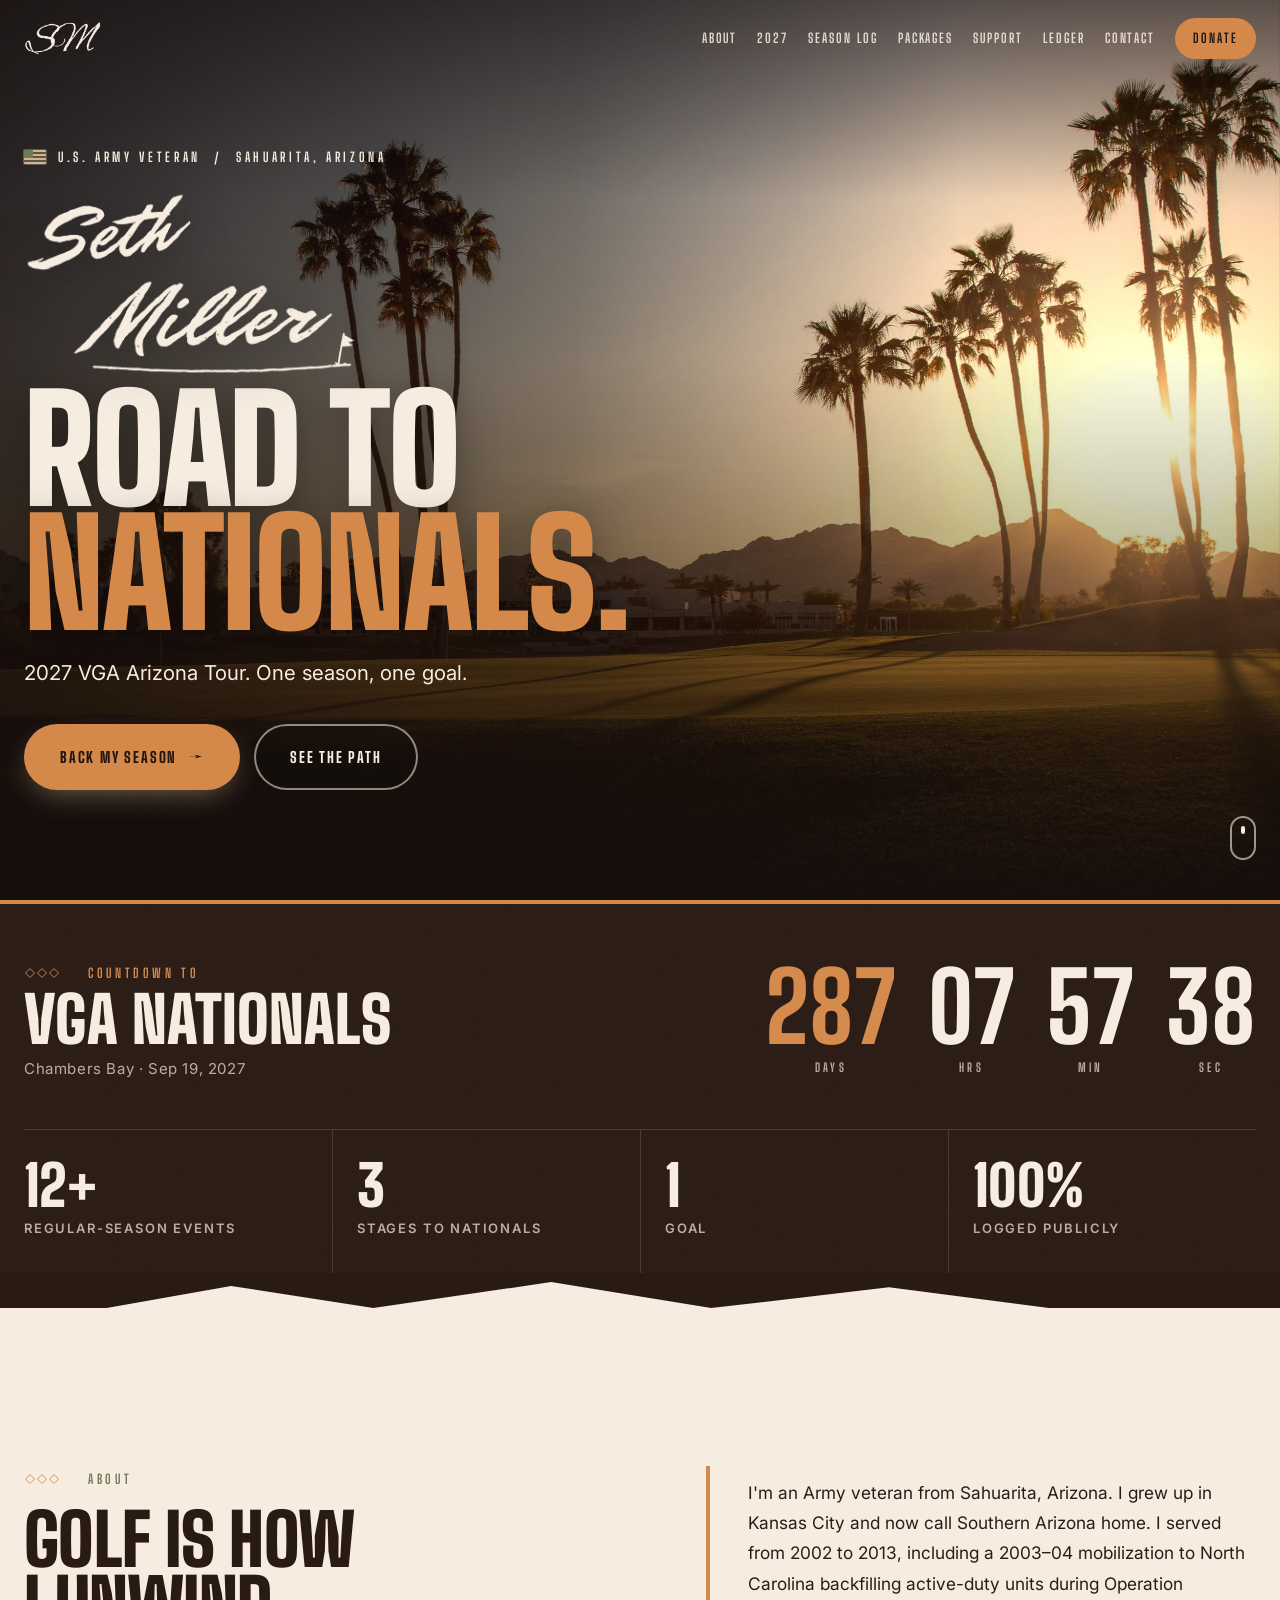
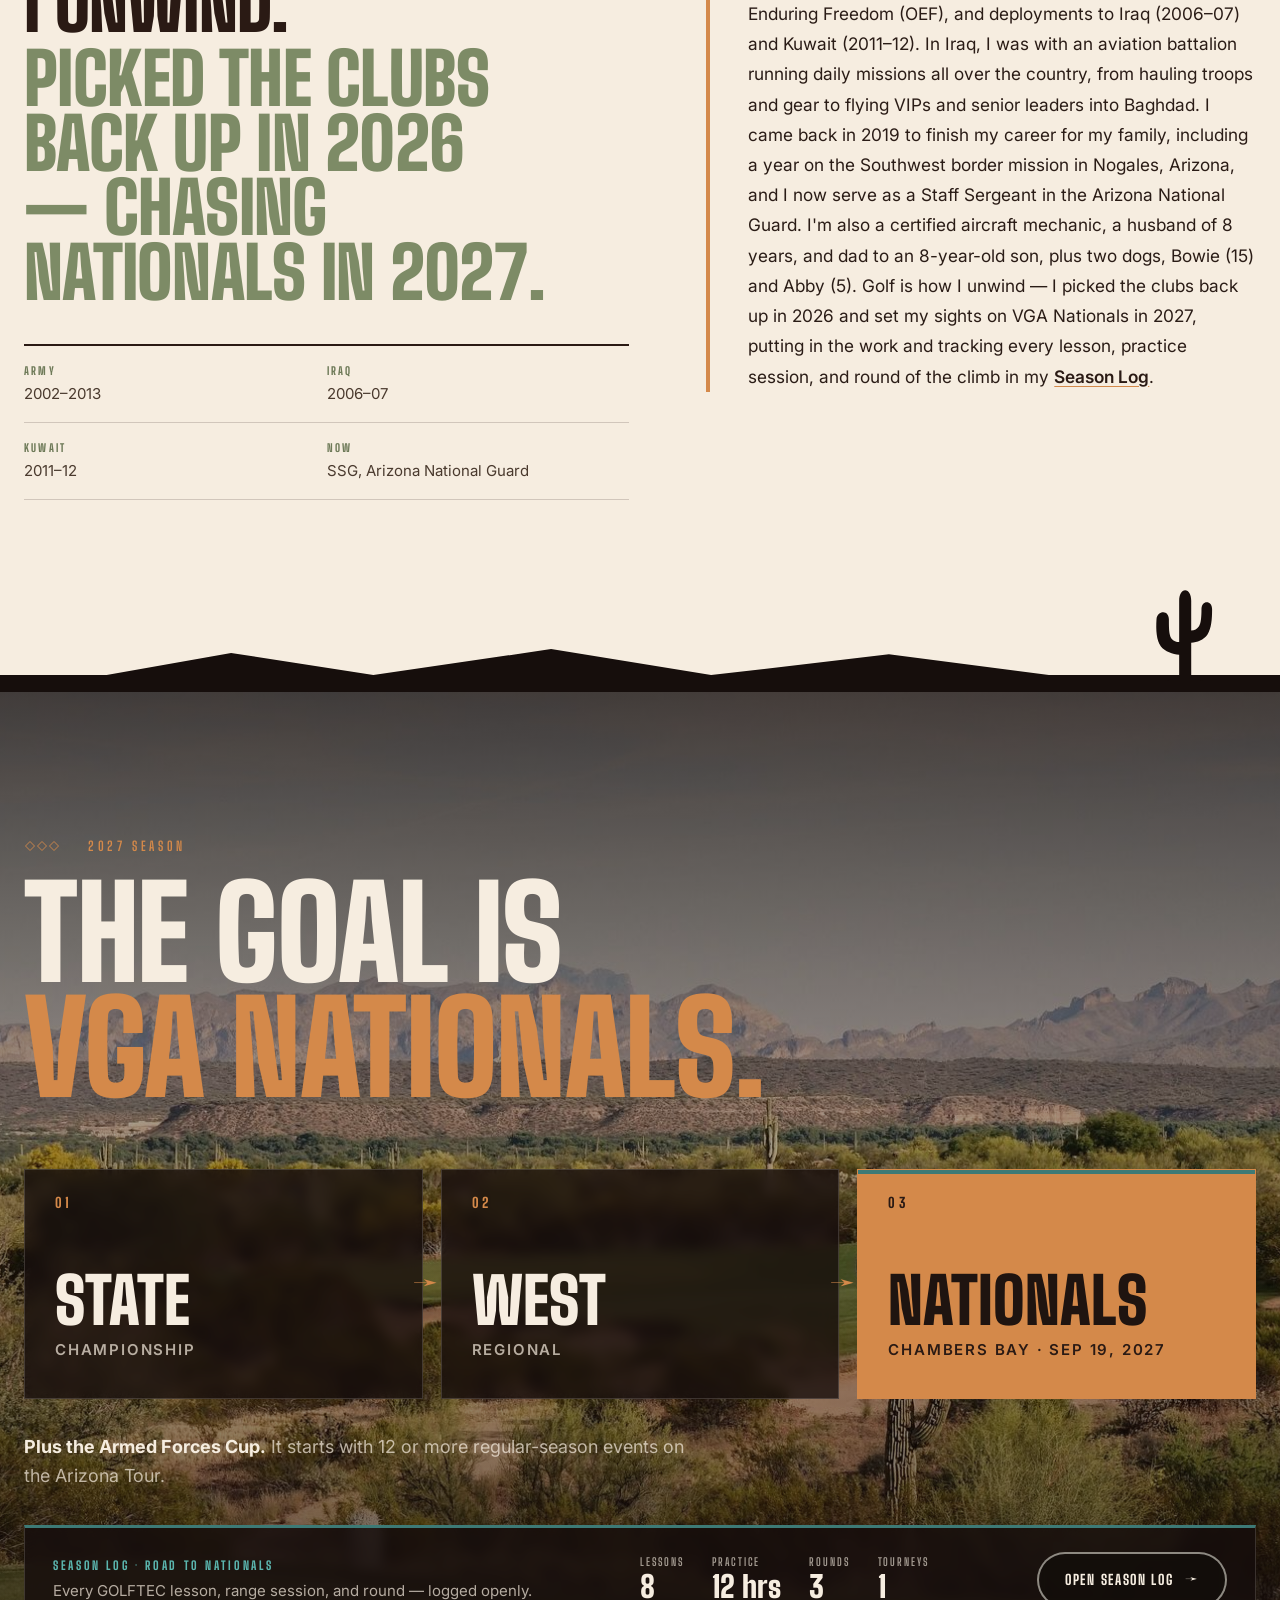
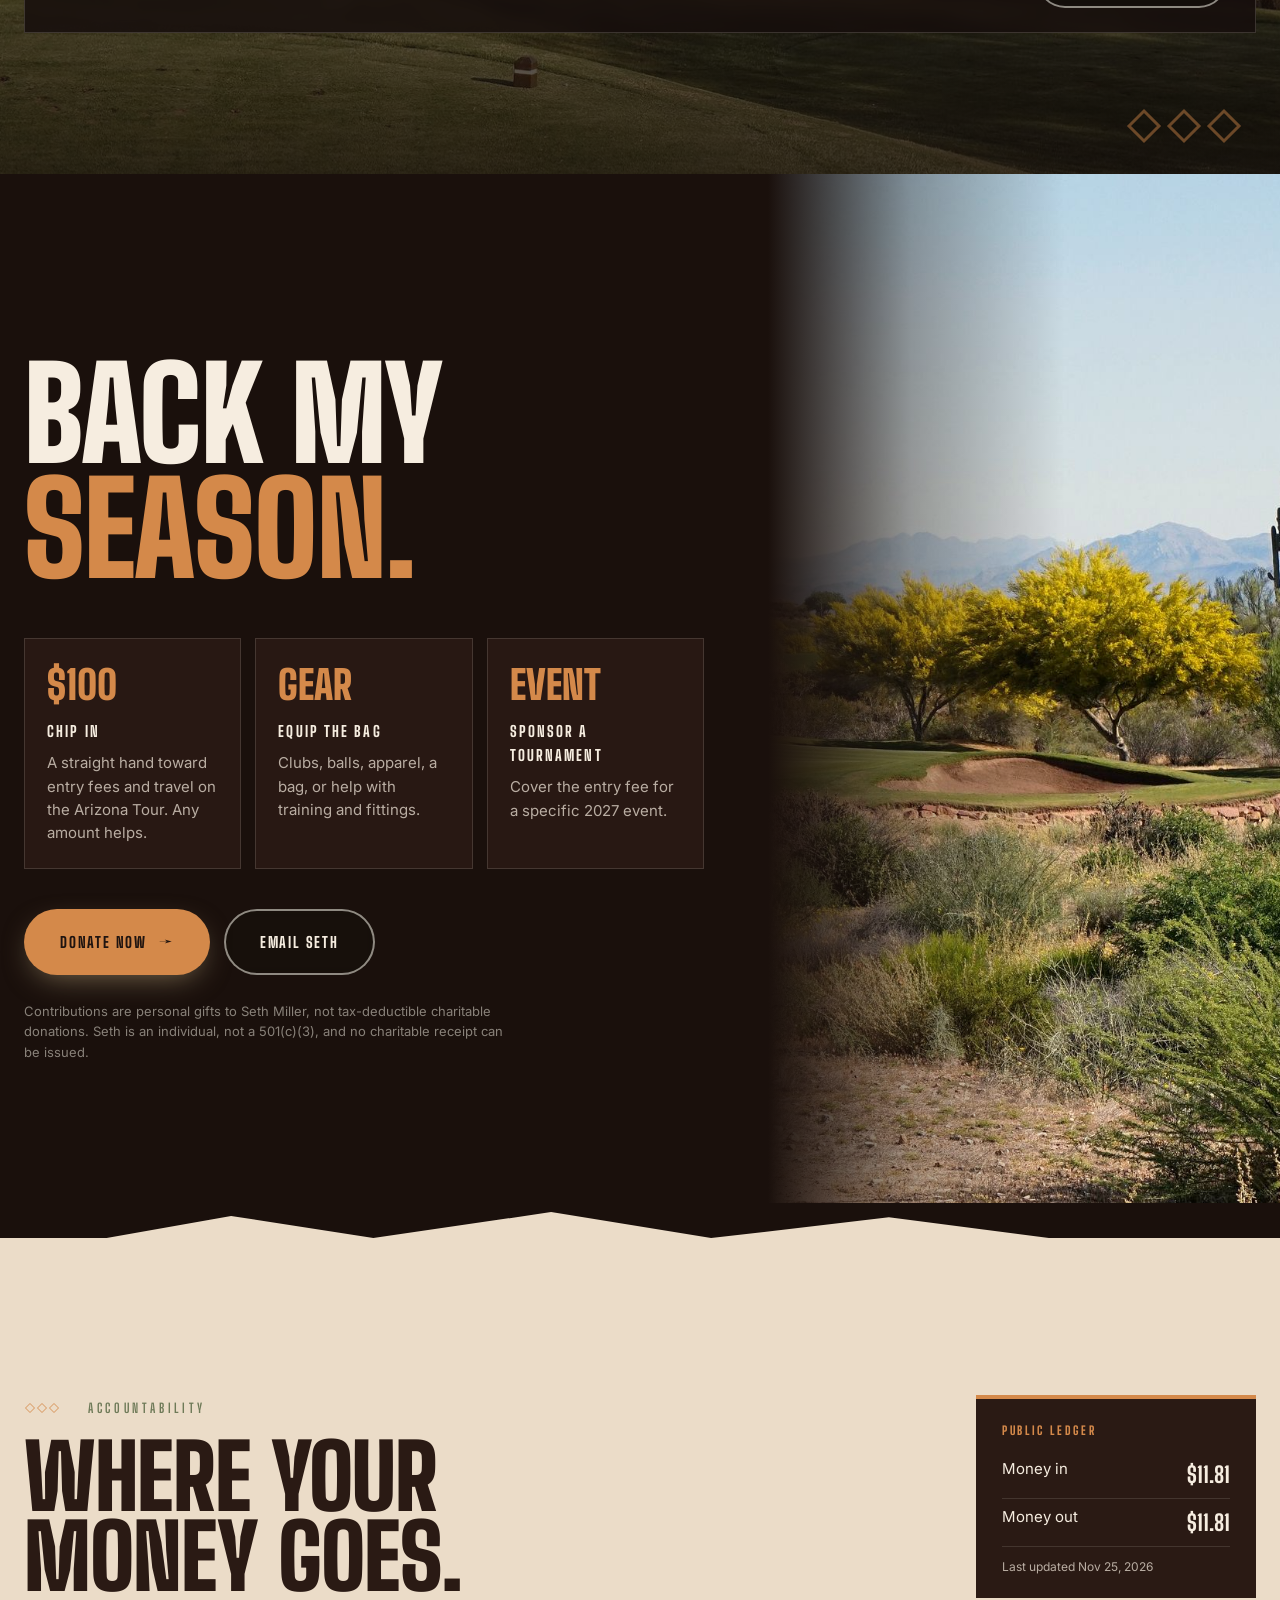
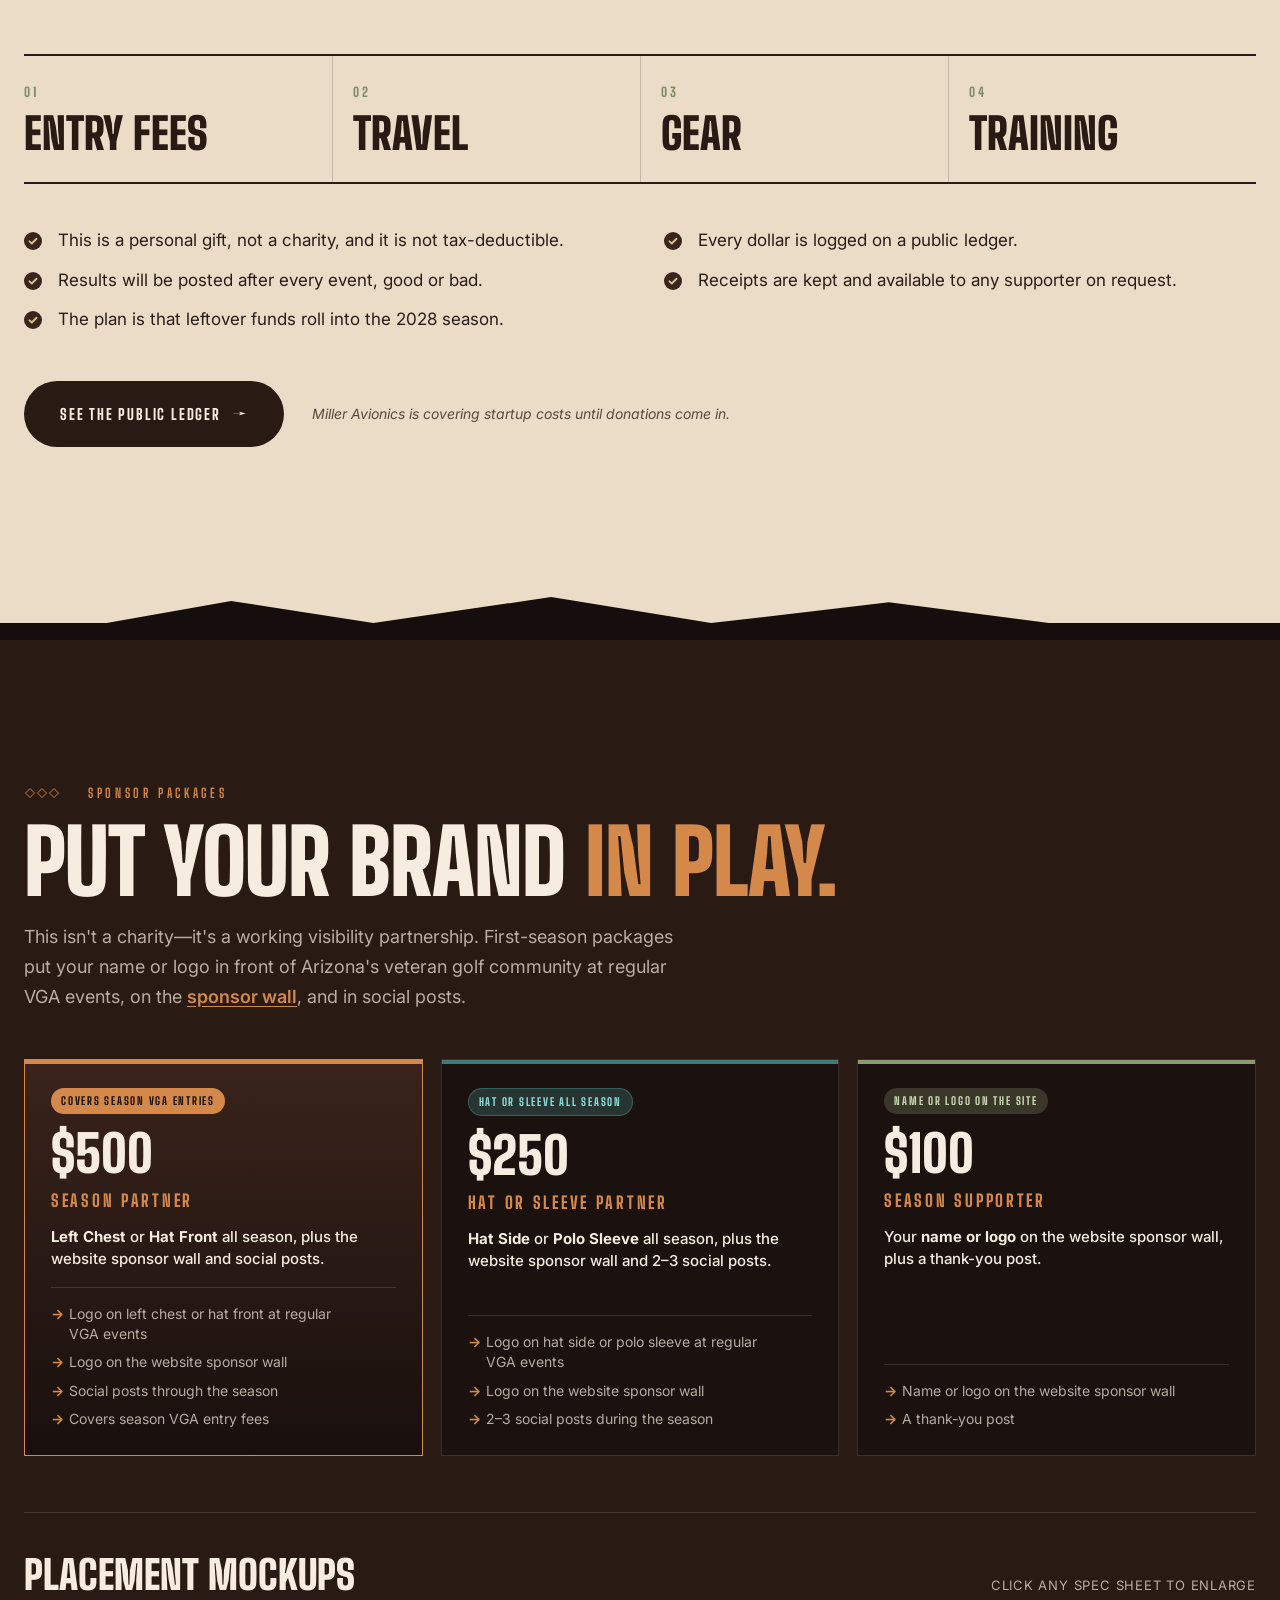
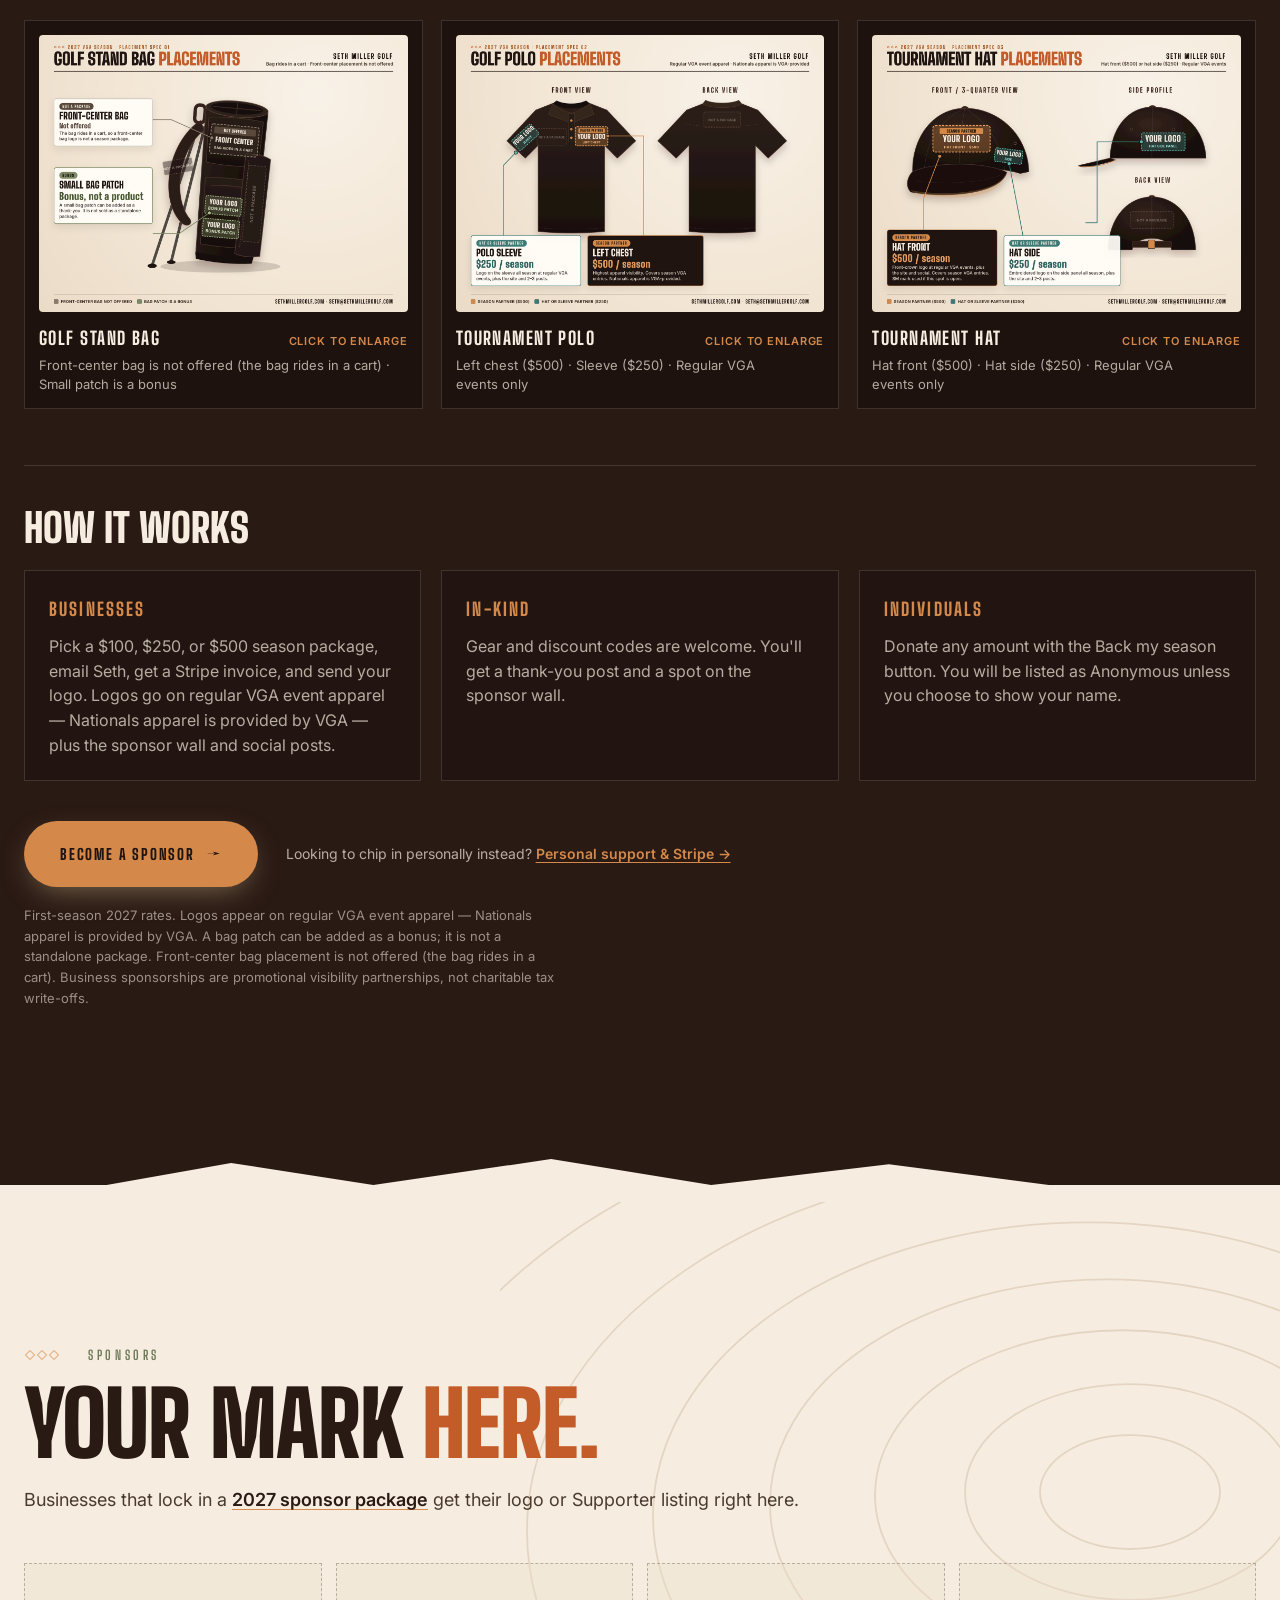
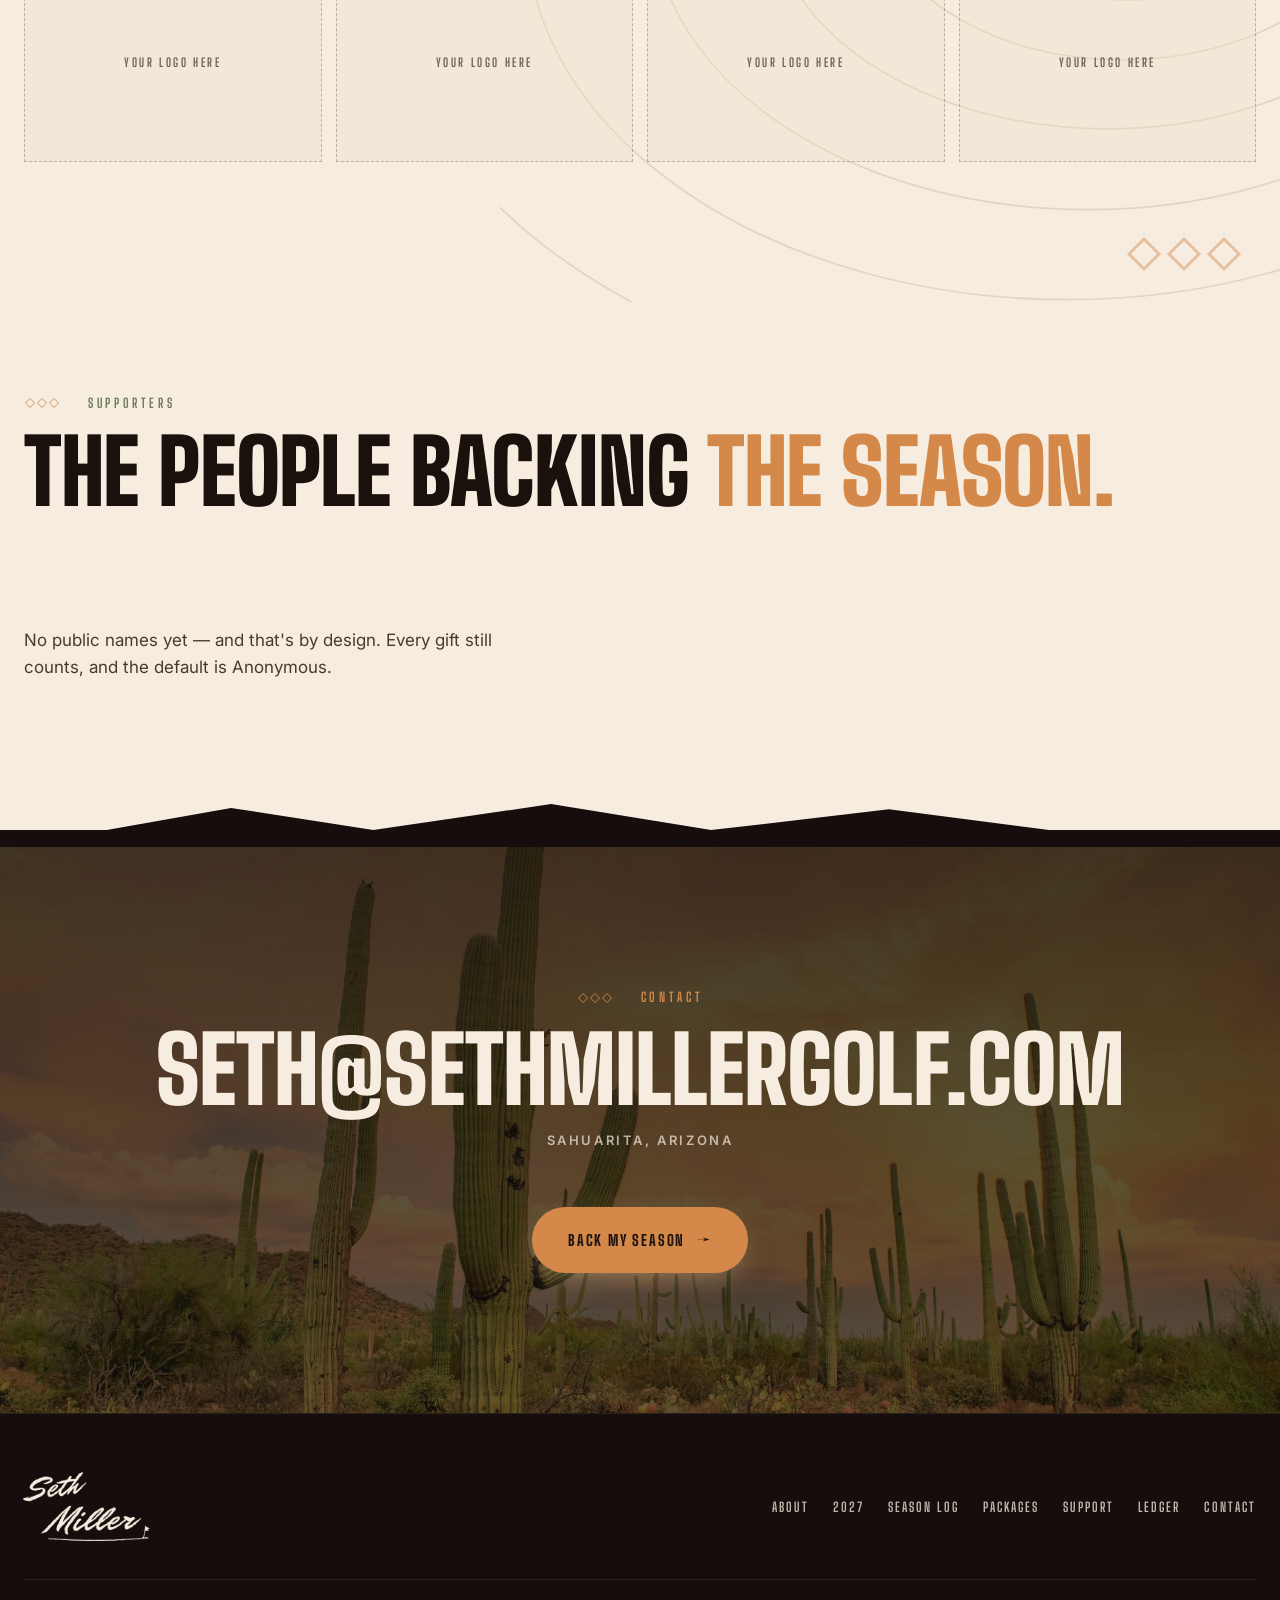
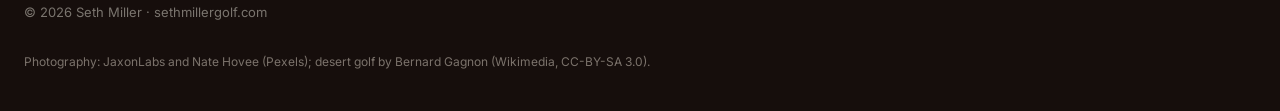
==== commit e621bc73: "Switch sponsor packages to fixed $100, $250, and $500 rates Season Supporter, Hat or Sleeve Partner," ====
--- a/index.html
+++ b/index.html
@@ -17,7 +17,7 @@
   <link rel="preconnect" href="https://fonts.gstatic.com" crossorigin />
   <link href="https://fonts.googleapis.com/css2?family=Big+Shoulders+Display:wght@400;700;800;900&family=Archivo:wdth,wght@75..125,400..800&family=Inter:wght@400;500;600&display=swap" rel="stylesheet" />
   <link rel="preload" as="image" href="assets/img/hero-course-v7.jpg" media="(min-width: 760px)" />
-  <link rel="stylesheet" href="styles.css?v=13" />
+  <link rel="stylesheet" href="styles.css?v=14" />
 </head>
 <body id="top">
   <div id="thanks-banner" class="thanks-banner" hidden role="status">
@@ -238,44 +238,44 @@
           <div>
             <p class="eyebrow reveal">Sponsor packages</p>
             <h2 class="display reveal">Put your brand <span>in play.</span></h2>
-            <p class="pkg-lead reveal">This isn't a charity—it's a working visibility partnership. First-season pricing puts your mark on tour gear, on the <a class="inline-link-light" href="#sponsors">sponsor wall</a>, and in front of Arizona's veteran golf community all season long.</p>
+            <p class="pkg-lead reveal">This isn't a charity—it's a working visibility partnership. First-season packages put your name or logo in front of Arizona's veteran golf community at regular VGA events, on the <a class="inline-link-light" href="#sponsors">sponsor wall</a>, and in social posts.</p>
           </div>
         </div>
 
         <div class="pkg-grid">
           <article class="pkg-card pkg-card-premier reveal">
-            <span class="pkg-badge">Limited &middot; 1 spot each</span>
-            <p class="pkg-price">$500–$1,000</p>
-            <h3 class="pkg-name">Premier Placement</h3>
-            <p class="pkg-spots"><strong>Bag Top Panel</strong> or <strong>Left Chest Polo</strong> — highest-visibility anchor zones in tee-box photos and swing clips.</p>
+            <span class="pkg-badge">Covers season VGA entries</span>
+            <p class="pkg-price">$500</p>
+            <h3 class="pkg-name">Season Partner</h3>
+            <p class="pkg-spots"><strong>Left Chest</strong> or <strong>Hat Front</strong> all season, plus the website sponsor wall and social posts.</p>
             <ul class="pkg-list">
+              <li>Logo on left chest or hat front at regular VGA events</li>
               <li>Logo on the website sponsor wall</li>
-              <li>Social media shoutouts after every event</li>
-              <li>Tagged posts &amp; course photos showing your logo in action</li>
+              <li>Social posts through the season</li>
+              <li>Covers season VGA entry fees</li>
             </ul>
           </article>
 
           <article class="pkg-card pkg-card-featured reveal">
-            <span class="pkg-badge">On-course visibility</span>
-            <p class="pkg-price">$250–$500</p>
-            <h3 class="pkg-name">Featured Placement</h3>
-            <p class="pkg-spots"><strong>Bag Side Panel</strong>, <strong>Polo Sleeve</strong>, or <strong>Hat Side</strong> (also right chest, collar back, bag strap &amp; hat back).</p>
+            <span class="pkg-badge">Hat or sleeve all season</span>
+            <p class="pkg-price">$250</p>
+            <h3 class="pkg-name">Hat or Sleeve Partner</h3>
+            <p class="pkg-spots"><strong>Hat Side</strong> or <strong>Polo Sleeve</strong> all season, plus the website sponsor wall and 2–3 social posts.</p>
             <ul class="pkg-list">
+              <li>Logo on hat side or polo sleeve at regular VGA events</li>
               <li>Logo on the website sponsor wall</li>
-              <li>Social media shoutouts after every event</li>
-              <li>Clean embroidered or printed placement all 12+ events</li>
+              <li>2–3 social posts during the season</li>
             </ul>
           </article>
 
           <article class="pkg-card pkg-card-entry reveal">
-            <span class="pkg-badge">Entry tier</span>
+            <span class="pkg-badge">Name or logo on the site</span>
             <p class="pkg-price">$100</p>
-            <h3 class="pkg-name">Patch &amp; Supporter</h3>
-            <p class="pkg-spots"><strong>Small Patch on Golf Bag</strong> or a <strong>"Supporter" listing</strong> on the website sponsor wall.</p>
+            <h3 class="pkg-name">Season Supporter</h3>
+            <p class="pkg-spots">Your <strong>name or logo</strong> on the website sponsor wall, plus a thank-you post.</p>
             <ul class="pkg-list">
-              <li>Logo or Supporter listing on the website sponsor wall</li>
-              <li>Social media shoutouts after every event</li>
-              <li>Straight entry-level backing for local &amp; small businesses</li>
+              <li>Name or logo on the website sponsor wall</li>
+              <li>A thank-you post</li>
             </ul>
           </article>
         </div>
@@ -287,32 +287,32 @@
           </div>
           <div class="mockup-grid">
             <article class="mockup-card reveal">
-              <button type="button" class="mockup-trigger" data-enlarge="assets/img/bag-placement-v8.png" data-caption="Golf stand bag sponsor placement spec — Top panel ($500–$1,000), Side panel &amp; strap ($250–$500), Small patches ($100)">
-                <img src="assets/img/bag-placement-v8.png" alt="Golf stand bag sponsor placement spec showing top panel, side pocket, shoulder strap, and small patch zones" width="1400" height="1050" />
+              <button type="button" class="mockup-trigger" data-enlarge="assets/img/bag-placement-v10.png" data-caption="Golf stand bag — front-center placement is not offered because the bag rides in a cart. A small bag patch can be added as a bonus, not as a standalone package.">
+                <img src="assets/img/bag-placement-v10.png" alt="Golf stand bag diagram noting that front-center bag placement is not offered because the bag rides in a cart, and that a small bag patch is a bonus" width="1400" height="1050" />
               </button>
               <div class="mockup-cap">
                 <h4>Golf Stand Bag <span class="cap-zoom">Click to enlarge</span></h4>
-                <p>Top panel ($500–$1,000) &middot; Side pocket &amp; strap ($250–$500) &middot; Small patches ($100)</p>
+                <p>Front-center bag is not offered (the bag rides in a cart) &middot; Small patch is a bonus</p>
               </div>
             </article>
 
             <article class="mockup-card reveal">
-              <button type="button" class="mockup-trigger" data-enlarge="assets/img/polo-placement-v8.png" data-caption="Golf polo sponsor placement spec — Left chest ($500–$1,000), Right chest, sleeve &amp; collar back ($250–$500)">
-                <img src="assets/img/polo-placement-v8.png" alt="Golf polo front and back sponsor placement spec showing left chest, right chest, sleeve, and collar back zones" width="1400" height="1050" />
+              <button type="button" class="mockup-trigger" data-enlarge="assets/img/polo-placement-v10.png" data-caption="Golf polo placement — Left chest ($500 Season Partner) or sleeve ($250 Hat or Sleeve Partner). Logos are for regular VGA events; Nationals apparel is provided by VGA.">
+                <img src="assets/img/polo-placement-v10.png" alt="Golf polo sponsor placement showing left chest at $500 and sleeve at $250 for regular VGA events" width="1400" height="1050" />
               </button>
               <div class="mockup-cap">
                 <h4>Tournament Polo <span class="cap-zoom">Click to enlarge</span></h4>
-                <p>Left chest ($500–$1,000) &middot; Right chest, sleeve &amp; collar back ($250–$500)</p>
+                <p>Left chest ($500) &middot; Sleeve ($250) &middot; Regular VGA events only</p>
               </div>
             </article>
 
             <article class="mockup-card reveal">
-              <button type="button" class="mockup-trigger" data-enlarge="assets/img/hat-placement-v8.png" data-caption="Tournament hat placement spec — Front SM brand identity, sponsor sides &amp; back ($250–$500)">
-                <img src="assets/img/hat-placement-v8.png" alt="Tournament hat placement spec showing Seth Miller SM front crown mark and sponsor side and back zones" width="1400" height="1050" />
+              <button type="button" class="mockup-trigger" data-enlarge="assets/img/hat-placement-v10.png" data-caption="Tournament hat placement — Hat front ($500 Season Partner) or hat side ($250 Hat or Sleeve Partner). Logos are for regular VGA events; Nationals apparel is provided by VGA.">
+                <img src="assets/img/hat-placement-v10.png" alt="Tournament hat sponsor placement showing hat front at $500 and hat side at $250" width="1400" height="1050" />
               </button>
               <div class="mockup-cap">
                 <h4>Tournament Hat <span class="cap-zoom">Click to enlarge</span></h4>
-                <p>Front SM mark &middot; Sponsor side panels &amp; rear arch ($250–$500)</p>
+                <p>Hat front ($500) &middot; Hat side ($250) &middot; Regular VGA events only</p>
               </div>
             </article>
           </div>
@@ -320,10 +320,14 @@
 
         <div class="how-it-works reveal">
           <h3 class="how-title">How it works</h3>
-          <div class="how-grid">
+          <div class="how-grid how-grid-3">
             <article class="how-card">
               <h4>Businesses</h4>
-              <p>Pick a spot, email Seth, get a Stripe invoice, and send your logo. It goes on the gear, the sponsor wall, and social shoutouts.</p>
+              <p>Pick a $100, $250, or $500 season package, email Seth, get a Stripe invoice, and send your logo. Logos go on regular VGA event apparel — Nationals apparel is provided by VGA — plus the sponsor wall and social posts.</p>
+            </article>
+            <article class="how-card">
+              <h4>In-kind</h4>
+              <p>Gear and discount codes are welcome. You'll get a thank-you post and a spot on the sponsor wall.</p>
             </article>
             <article class="how-card">
               <h4>Individuals</h4>
@@ -336,7 +340,7 @@
           <a class="btn btn-primary btn-lg" href="mailto:seth@sethmillergolf.com?subject=2027%20VGA%20Sponsor%20Package%20Inquiry">Become a sponsor <span class="btn-arrow" aria-hidden="true">→</span></a>
           <p class="pkg-sep">Looking to chip in personally instead? <a class="inline-link-light" href="#support">Personal support &amp; Stripe →</a></p>
         </div>
-        <p class="pkg-fine reveal">First-season 2027 rates. Business sponsorships are promotional visibility partnerships, not charitable tax write-offs.</p>
+        <p class="pkg-fine reveal">First-season 2027 rates. Logos appear on regular VGA event apparel — Nationals apparel is provided by VGA. A bag patch can be added as a bonus; it is not a standalone package. Front-center bag placement is not offered (the bag rides in a cart). Business sponsorships are promotional visibility partnerships, not charitable tax write-offs.</p>
       </div>
     </section>
 
--- a/styles.css
+++ b/styles.css
@@ -956,6 +956,7 @@
   line-height: 1; color: var(--cream);
 }
 .how-grid { display: grid; grid-template-columns: 1fr 1fr; gap: 20px; }
+.how-grid-3 { grid-template-columns: repeat(3, 1fr); }
 .how-card {
   padding: 24px 24px 22px;
   background: rgba(22, 14, 12, 0.35);
@@ -989,5 +990,5 @@
 .supporter-anon { font-style: italic; font-weight: 500; color: #5A4A3E; }
 
 @media (max-width: 799px) {
-  .how-grid { grid-template-columns: 1fr; }
-}
+  .how-grid, .how-grid-3 { grid-template-columns: 1fr; }
+}
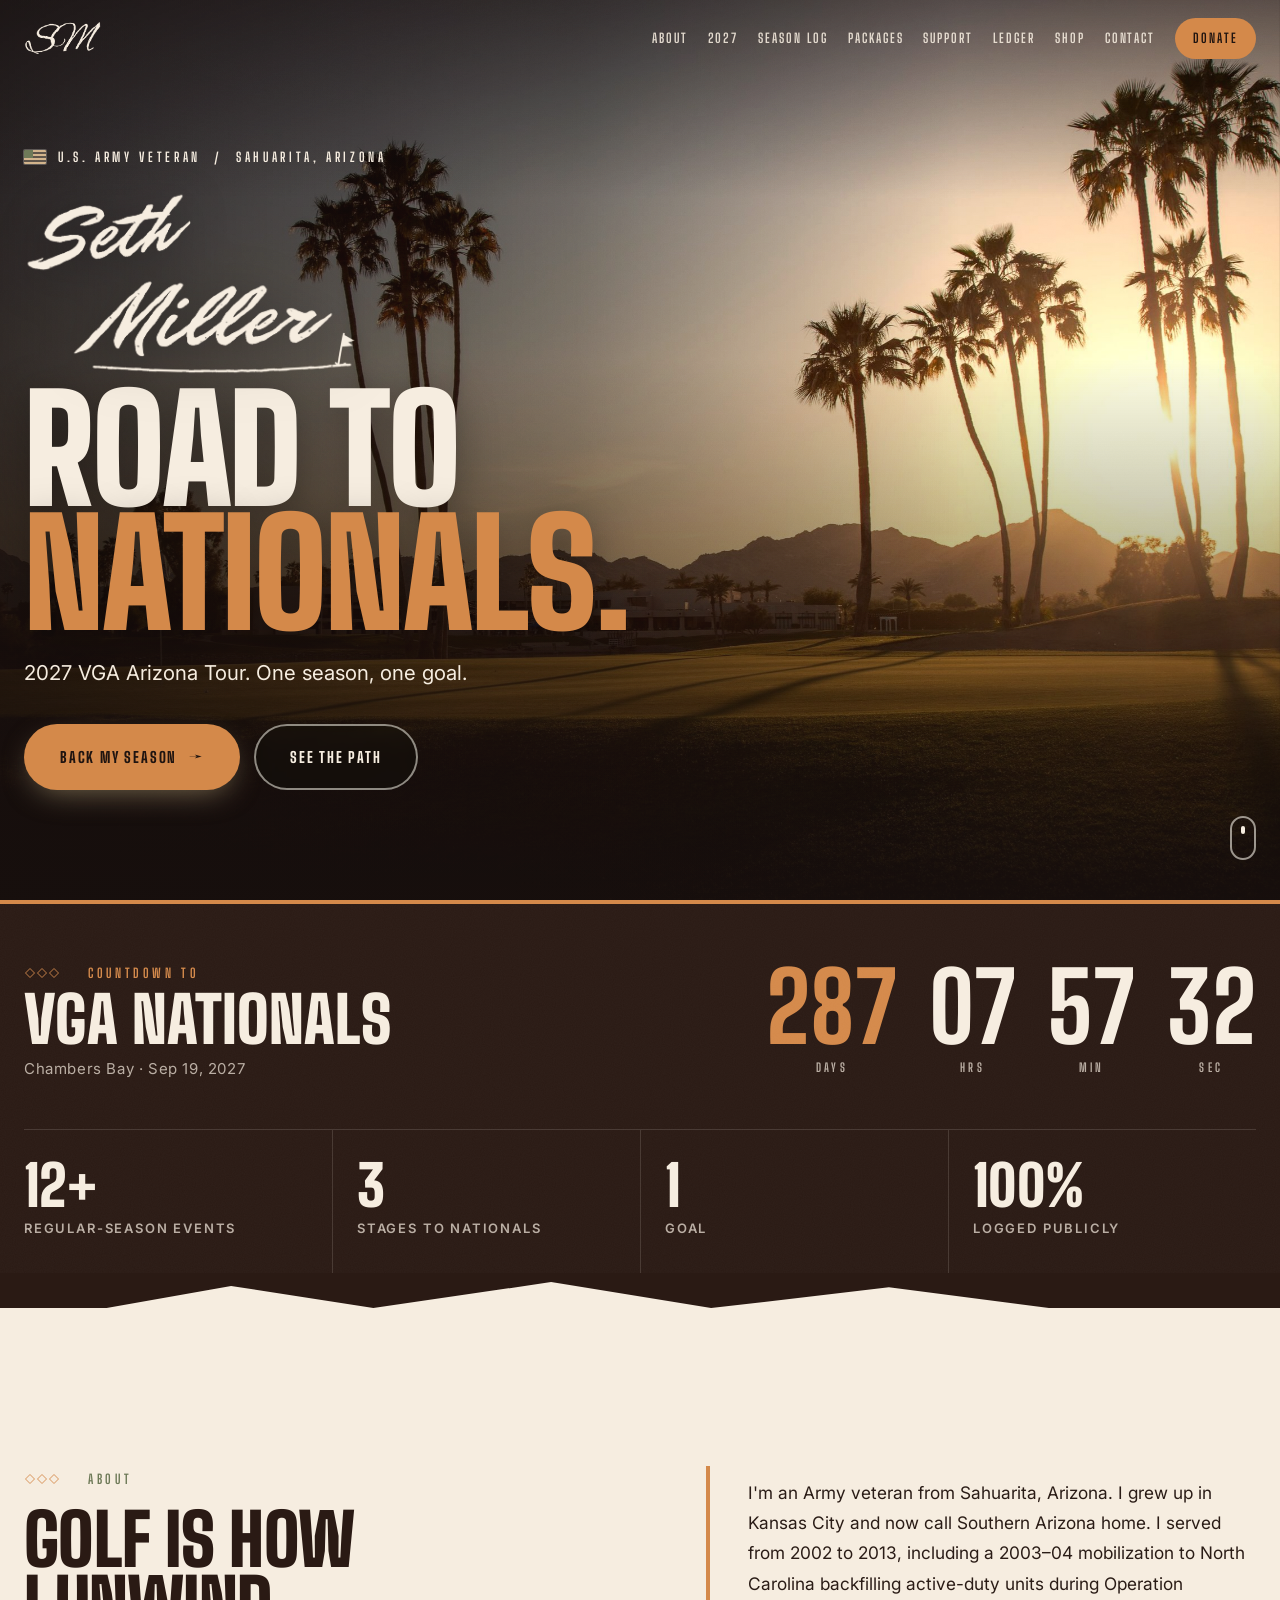
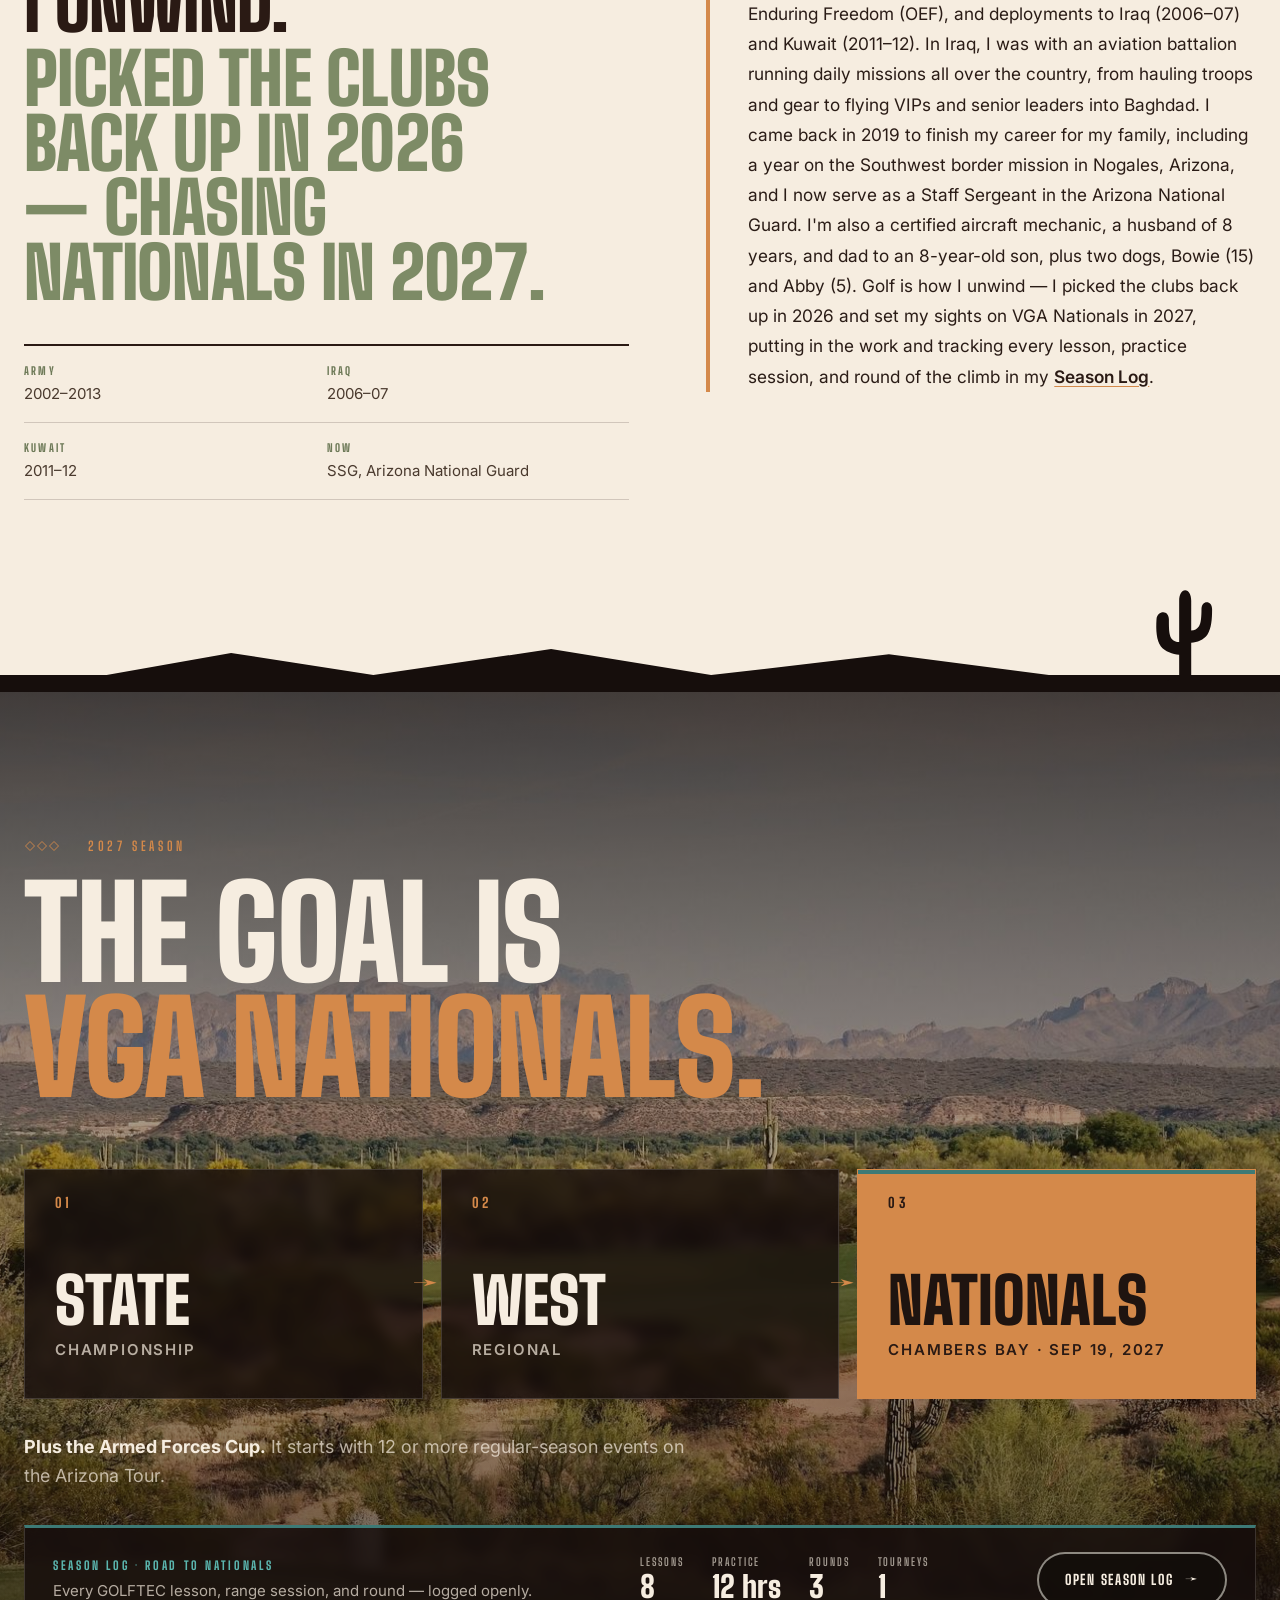
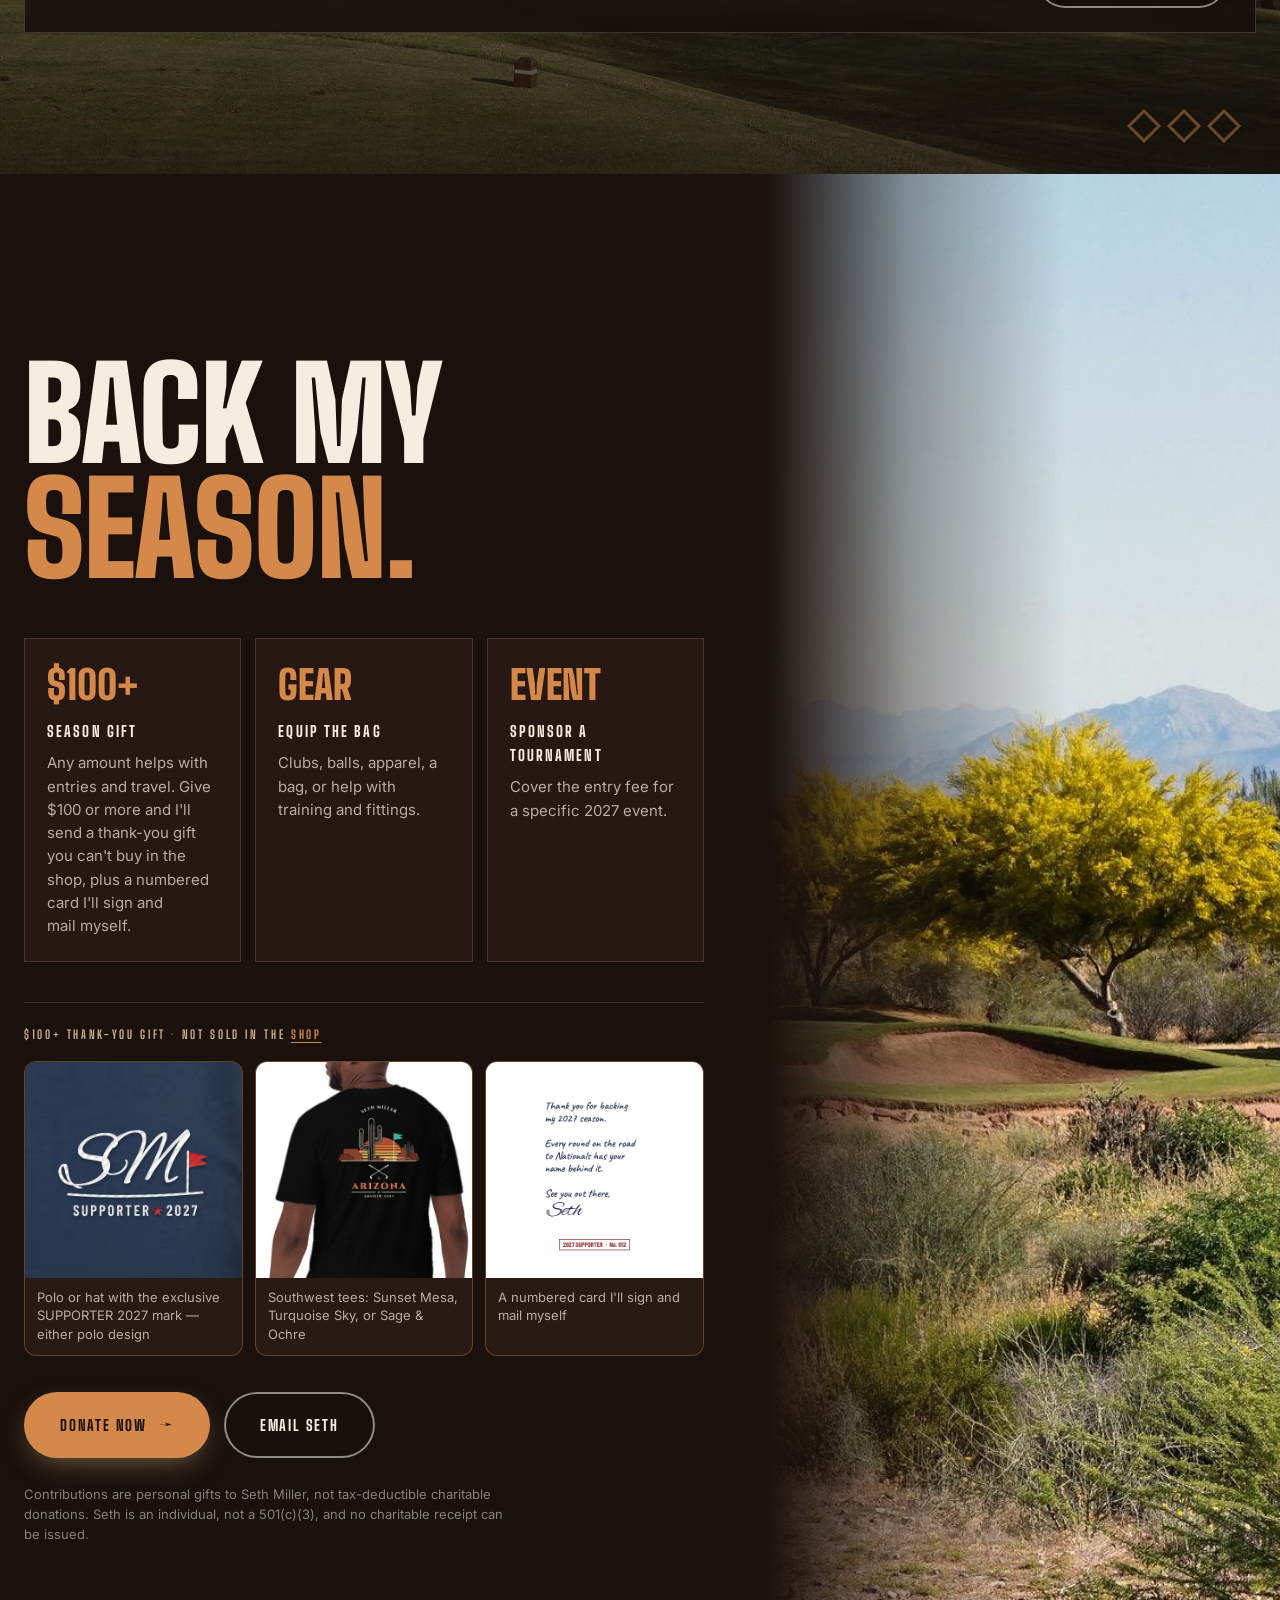
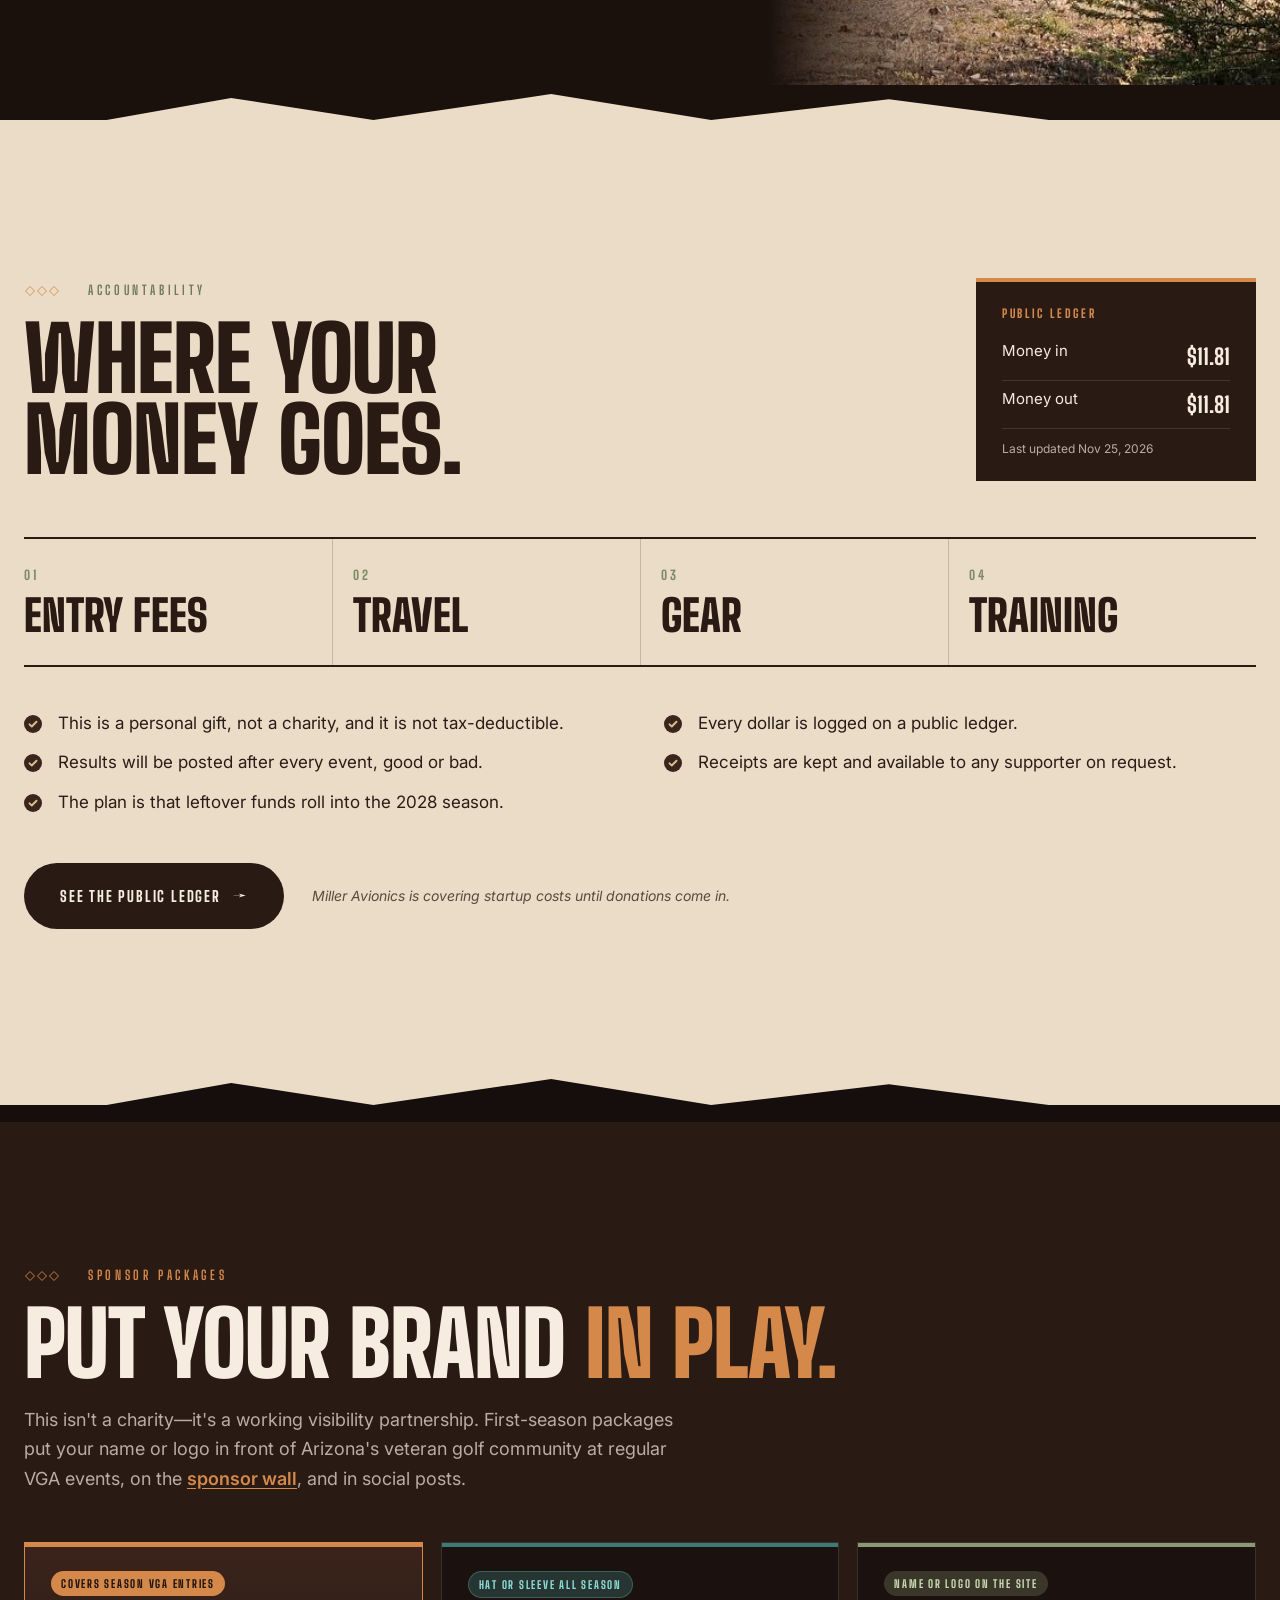
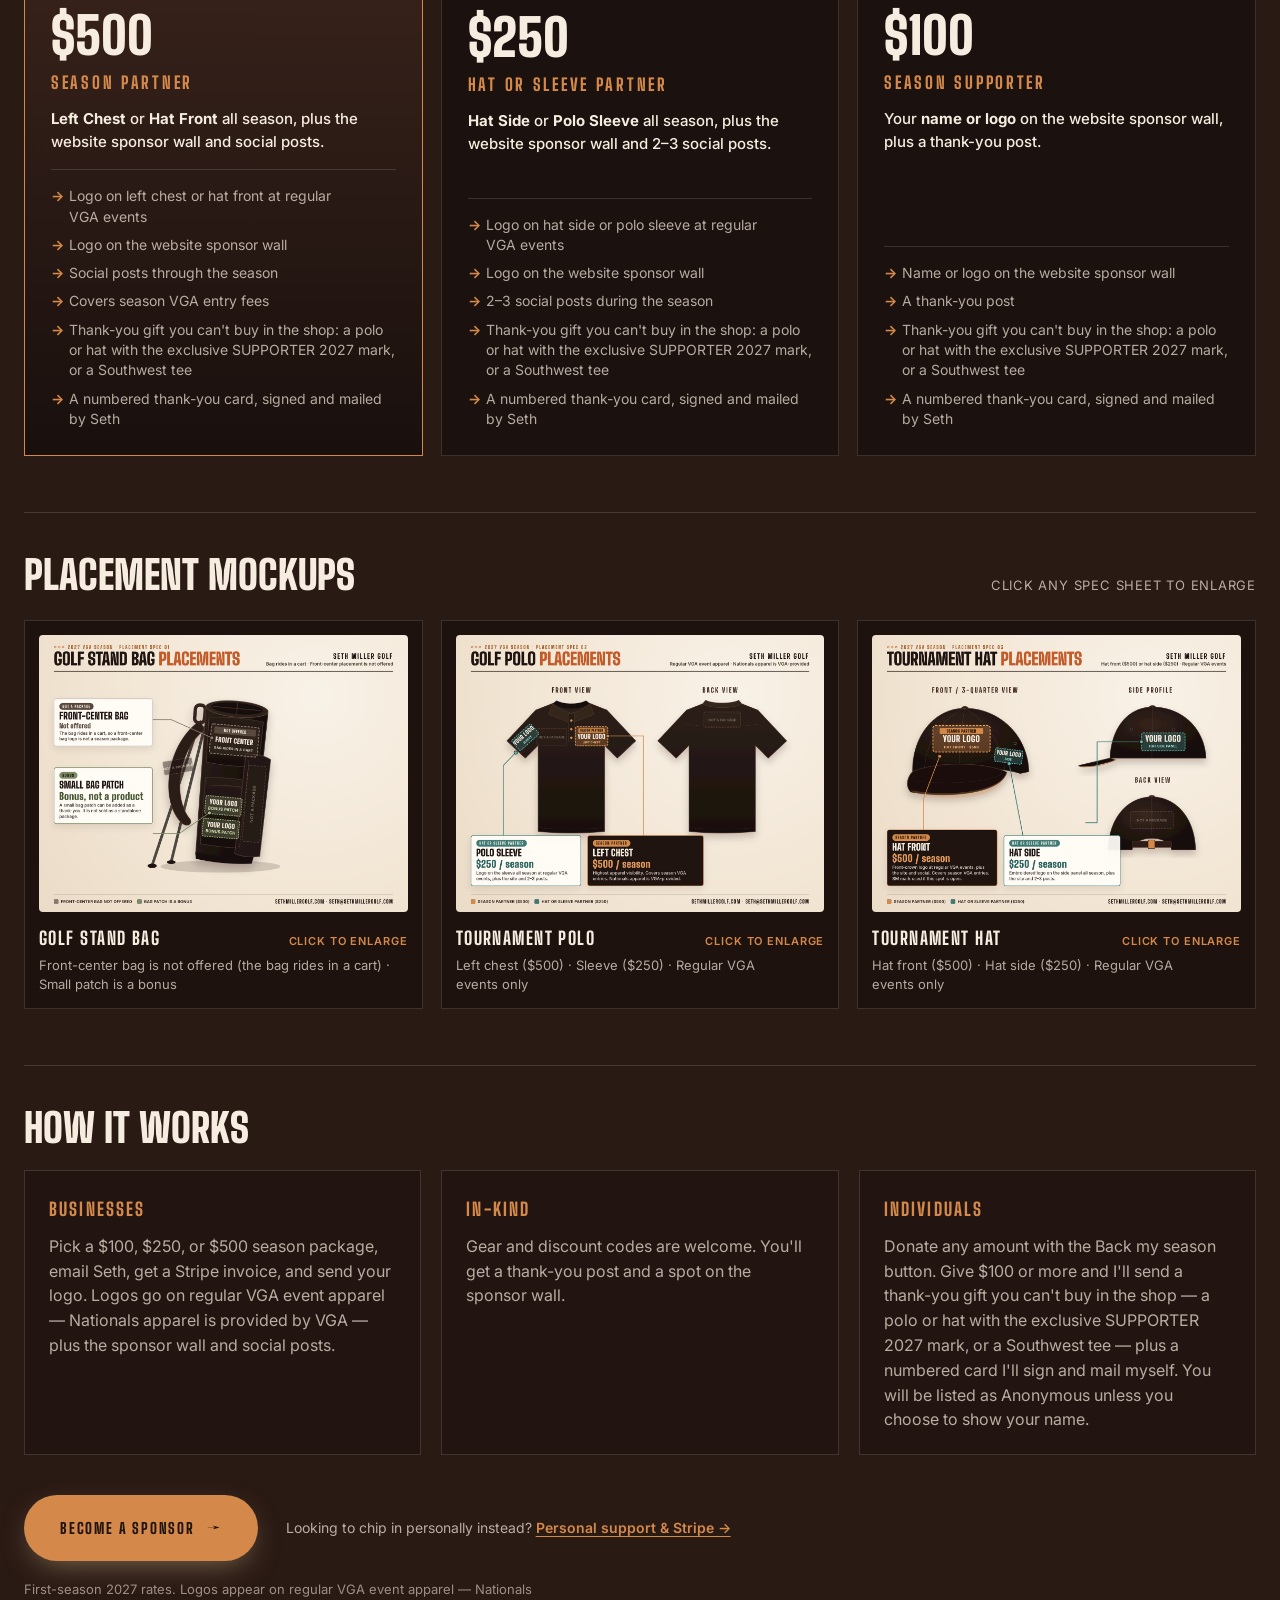
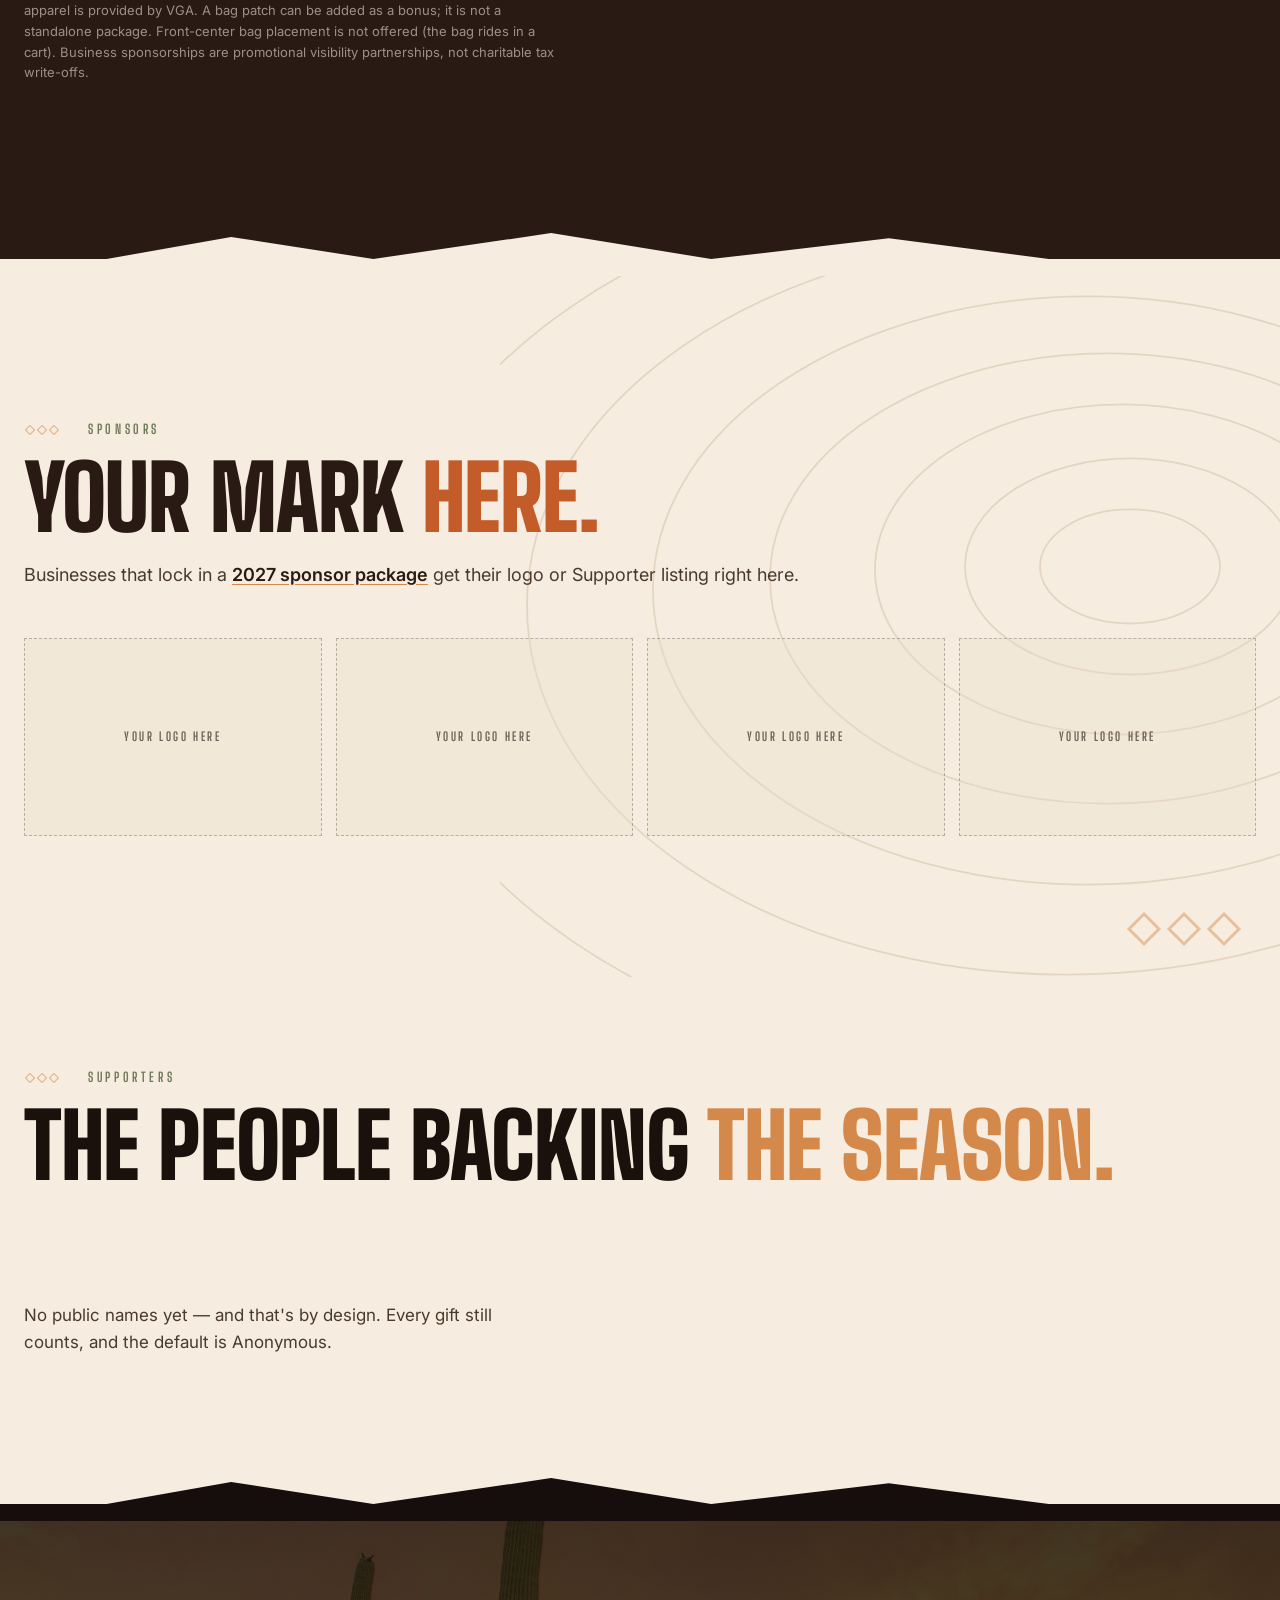
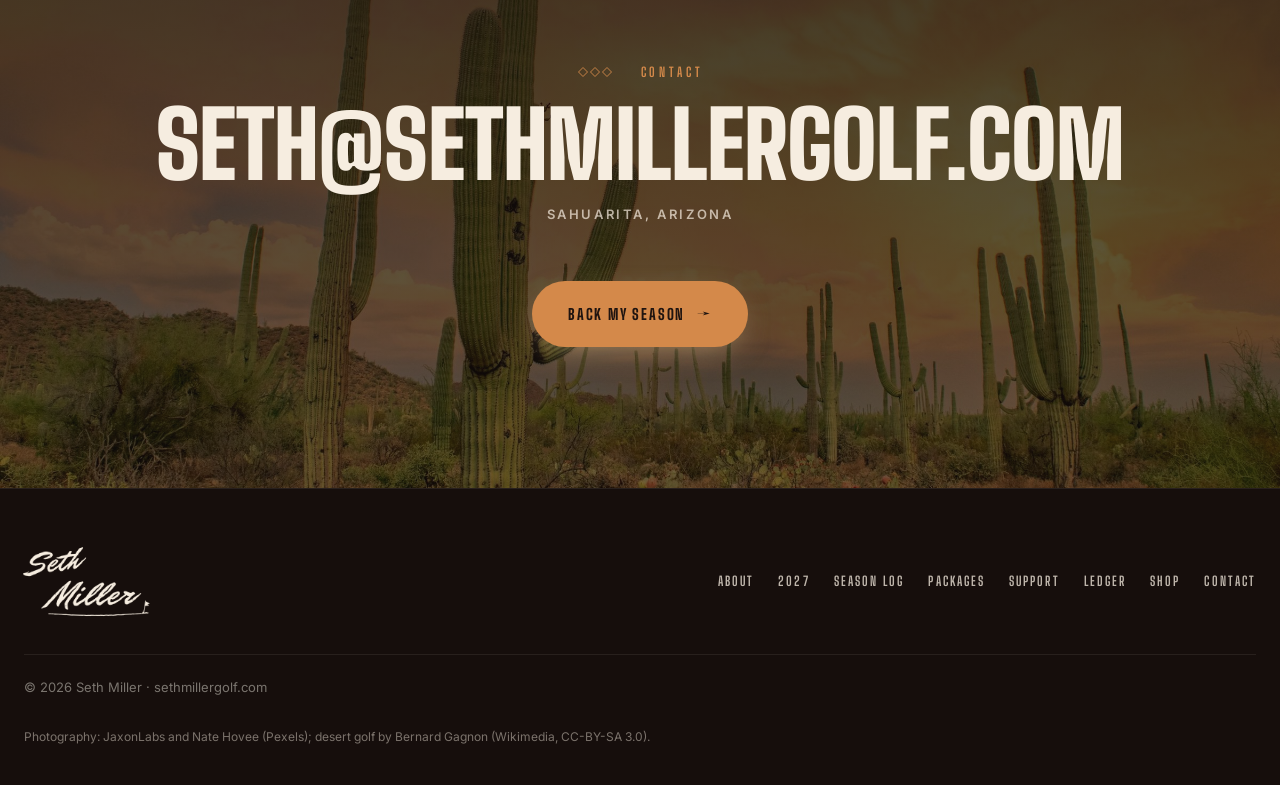
==== commit 4d8daa7b: "Add Shop page with Stripe checkout, supporter gifts on Support/packages, mobile menu fix" ====
--- a/index.html
+++ b/index.html
@@ -37,6 +37,7 @@
         <a href="index.html#packages">Packages</a>
         <a href="index.html#support">Support</a>
         <a href="ledger.html">Ledger</a>
+        <a href="shop.html">Shop</a>
         <a href="index.html#contact">Contact</a>
         <a class="nav-donate" href="#" data-donate>Donate</a>
       </nav>
@@ -168,9 +169,9 @@
           <h2 class="display display-xl reveal">Back my <span>season.</span></h2>
           <div class="ways">
             <article class="way reveal">
-              <p class="way-num">$100</p>
-              <h3>Chip in</h3>
-              <p>A straight hand toward entry fees and travel on the Arizona Tour. Any amount helps.</p>
+              <p class="way-num">$100+</p>
+              <h3>Season gift</h3>
+              <p>Any amount helps with entries and travel. Give $100 or more and I'll send a thank-you gift you can't buy in the shop, plus a numbered card I'll sign and mail myself.</p>
             </article>
             <article class="way reveal">
               <p class="way-num">Gear</p>
@@ -183,6 +184,23 @@
               <p>Cover the entry fee for a specific 2027 event.</p>
             </article>
           </div>
+          <aside class="gift-callout reveal">
+            <p class="gift-callout-kicker">$100+ thank-you gift · not sold in the <a href="shop.html">shop</a></p>
+            <div class="gift-callout-grid">
+              <figure>
+                <img src="assets/img/shop/gift-polo-supporter.jpg" alt="Navy polo with the SM monogram and a SUPPORTER 2027 line" width="900" height="900" loading="lazy" />
+                <figcaption>Polo or hat with the exclusive SUPPORTER 2027 mark — either polo design</figcaption>
+              </figure>
+              <figure>
+                <img src="assets/img/shop/gift-tee-southwest.jpg" alt="Black tee with the Sunset Mesa Arizona back print" width="900" height="900" loading="lazy" />
+                <figcaption>Southwest tees: Sunset Mesa, Turquoise Sky, or Sage &amp; Ochre</figcaption>
+              </figure>
+              <figure>
+                <img src="assets/img/shop/gift-card-signed.jpg" alt="Numbered thank-you card signed by Seth" width="900" height="900" loading="lazy" />
+                <figcaption>A numbered card I'll sign and mail myself</figcaption>
+              </figure>
+            </div>
+          </aside>
           <div class="support-actions reveal">
             <a class="btn btn-primary btn-lg" href="#" data-donate>Donate now <span class="btn-arrow" aria-hidden="true">→</span></a>
             <a class="btn btn-outline btn-lg" href="mailto:seth@sethmillergolf.com?subject=2027%20VGA%20Season%20Support">Email Seth</a>
@@ -253,6 +271,8 @@
               <li>Logo on the website sponsor wall</li>
               <li>Social posts through the season</li>
               <li>Covers season VGA entry fees</li>
+              <li>Thank-you gift you can't buy in the shop: a polo or hat with the exclusive SUPPORTER 2027 mark, or a Southwest tee</li>
+              <li>A numbered thank-you card, signed and mailed by Seth</li>
             </ul>
           </article>
 
@@ -265,6 +285,8 @@
               <li>Logo on hat side or polo sleeve at regular VGA events</li>
               <li>Logo on the website sponsor wall</li>
               <li>2–3 social posts during the season</li>
+              <li>Thank-you gift you can't buy in the shop: a polo or hat with the exclusive SUPPORTER 2027 mark, or a Southwest tee</li>
+              <li>A numbered thank-you card, signed and mailed by Seth</li>
             </ul>
           </article>
 
@@ -276,6 +298,8 @@
             <ul class="pkg-list">
               <li>Name or logo on the website sponsor wall</li>
               <li>A thank-you post</li>
+              <li>Thank-you gift you can't buy in the shop: a polo or hat with the exclusive SUPPORTER 2027 mark, or a Southwest tee</li>
+              <li>A numbered thank-you card, signed and mailed by Seth</li>
             </ul>
           </article>
         </div>
@@ -331,7 +355,7 @@
             </article>
             <article class="how-card">
               <h4>Individuals</h4>
-              <p>Donate any amount with the Back my season button. You will be listed as Anonymous unless you choose to show your name.</p>
+              <p>Donate any amount with the Back my season button. Give $100 or more and I'll send a thank-you gift you can't buy in the shop — a polo or hat with the exclusive SUPPORTER 2027 mark, or a Southwest tee — plus a numbered card I'll sign and mail myself. You will be listed as Anonymous unless you choose to show your name.</p>
             </article>
           </div>
         </div>
@@ -404,6 +428,7 @@
         <a href="index.html#packages">Packages</a>
         <a href="index.html#support">Support</a>
         <a href="ledger.html">Ledger</a>
+        <a href="shop.html">Shop</a>
         <a href="index.html#contact">Contact</a>
         <a data-social="instagram" href="#" target="_blank" rel="noopener noreferrer" hidden>Instagram</a>
         <a data-social="tiktok" href="#" target="_blank" rel="noopener noreferrer" hidden>TikTok</a>
--- a/styles.css
+++ b/styles.css
@@ -992,3 +992,23 @@
 @media (max-width: 799px) {
   .how-grid, .how-grid-3 { grid-template-columns: 1fr; }
 }
+
+/* Mobile menu fix: the solid header's backdrop-filter traps the fixed menu inside the header after scrolling. */
+body.nav-open .site-header { backdrop-filter: none; -webkit-backdrop-filter: none; }
+
+/* Support thank-you gift callout */
+.gift-callout { margin: 0 0 36px; padding: 22px 0 0; border-top: 1px solid rgba(245,241,230,.14); }
+.gift-callout-kicker {
+  margin: 0 0 16px;
+  font-family: var(--display); font-weight: 700; font-size: 12px;
+  letter-spacing: .22em; text-transform: uppercase; color: var(--khaki);
+}
+.gift-callout-kicker a { color: var(--gold); text-decoration: underline; text-underline-offset: 3px; }
+.gift-callout-grid { display: grid; grid-template-columns: repeat(3, 1fr); gap: 12px; }
+.gift-callout figure { margin: 0; min-width: 0; background: var(--g800); border: 1px solid rgba(212,137,74,.35); border-radius: 12px; overflow: hidden; }
+.gift-callout img { width: 100%; height: auto; aspect-ratio: 1 / 1; object-fit: cover; object-position: center; background: #fff; }
+.gift-callout figcaption { padding: 10px 12px 12px; font-size: 13px; line-height: 1.4; color: var(--muted); }
+@media (max-width: 700px) {
+  .gift-callout-grid { gap: 8px; }
+  .gift-callout figcaption { padding: 7px 8px 9px; font-size: 11.5px; }
+}
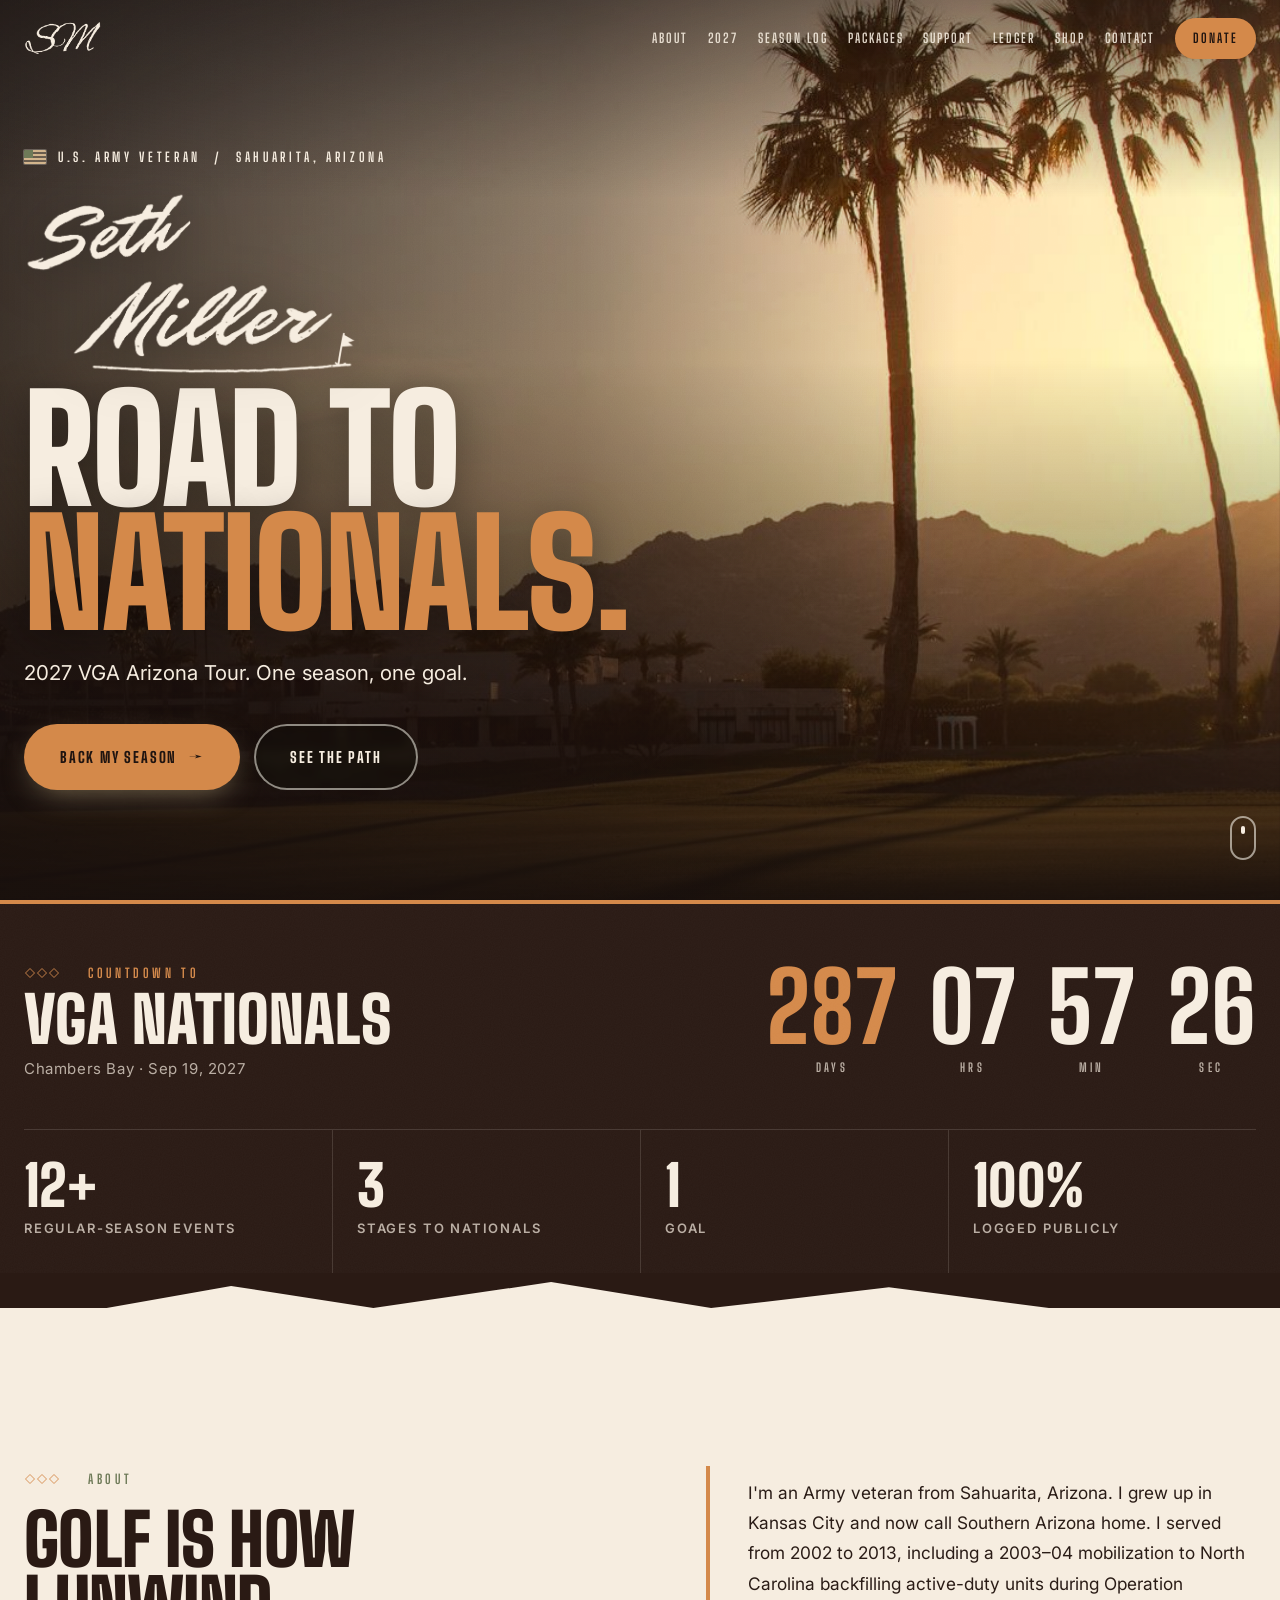
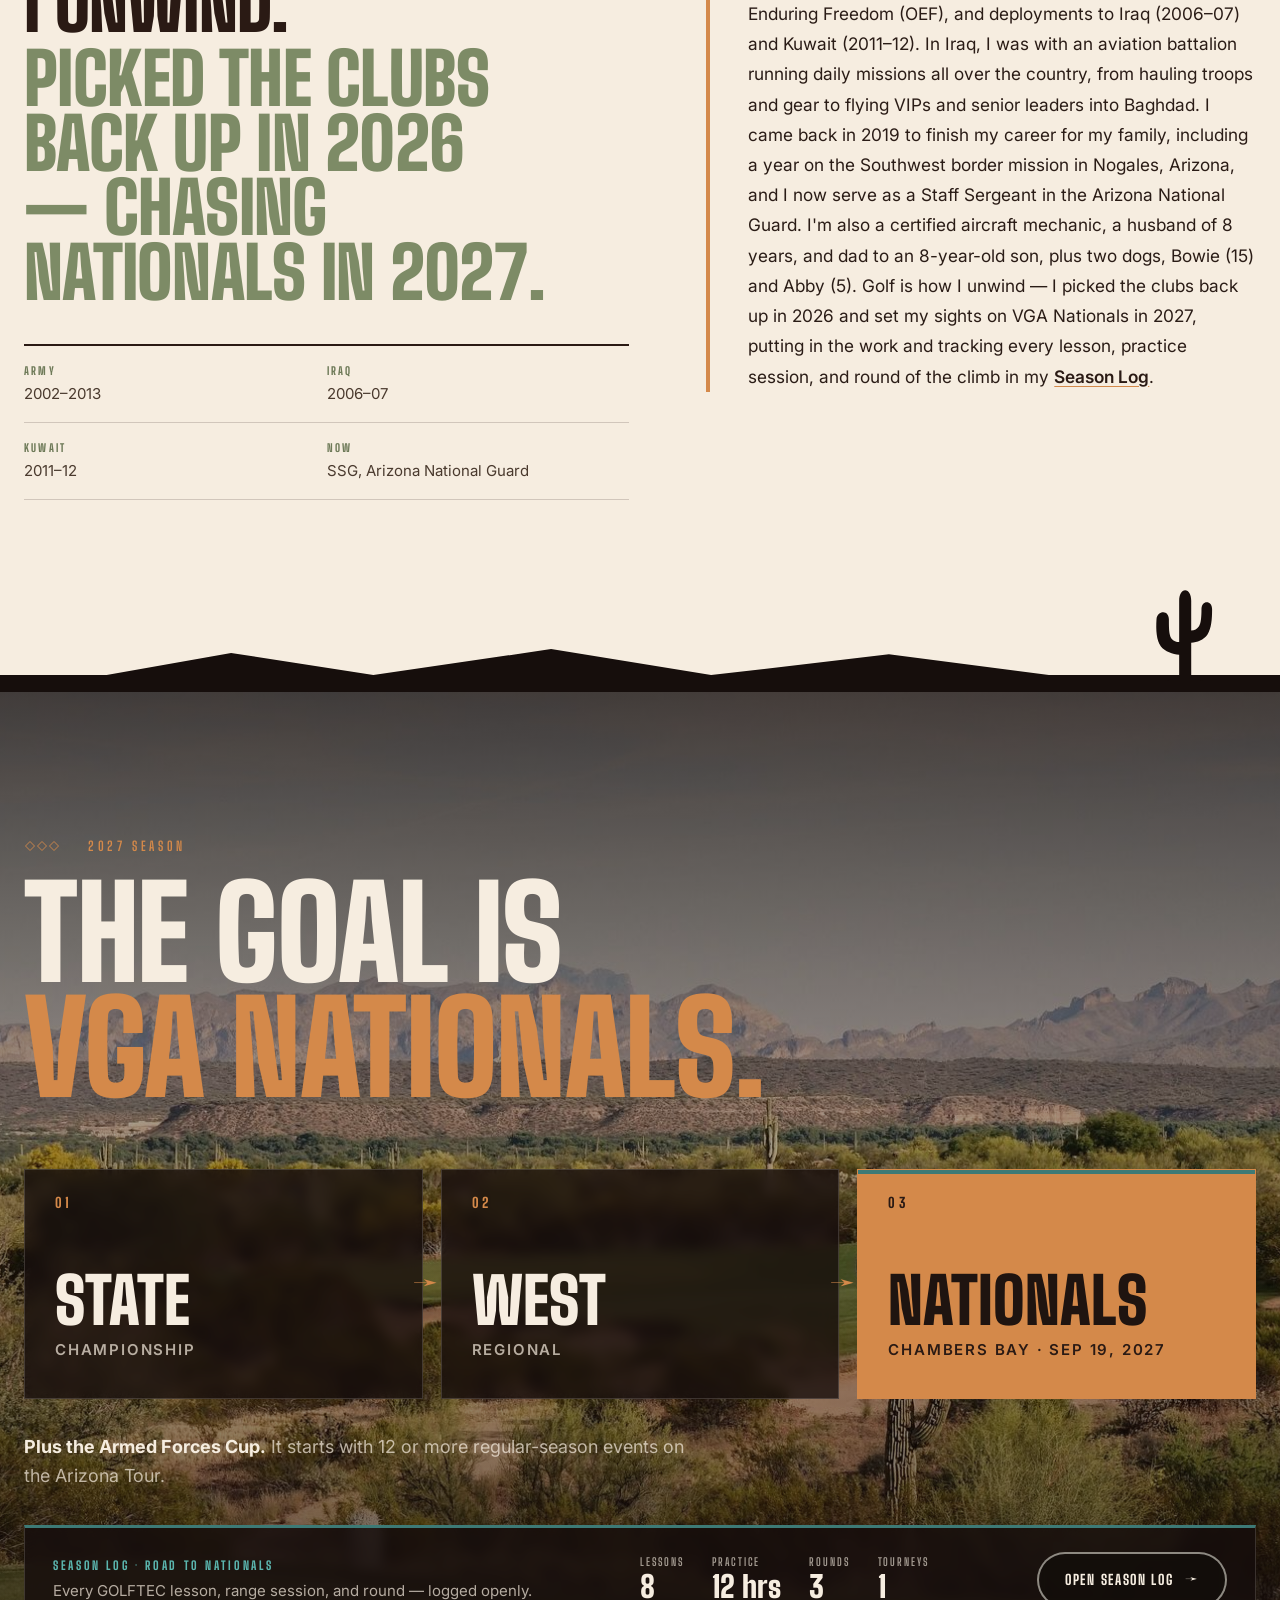
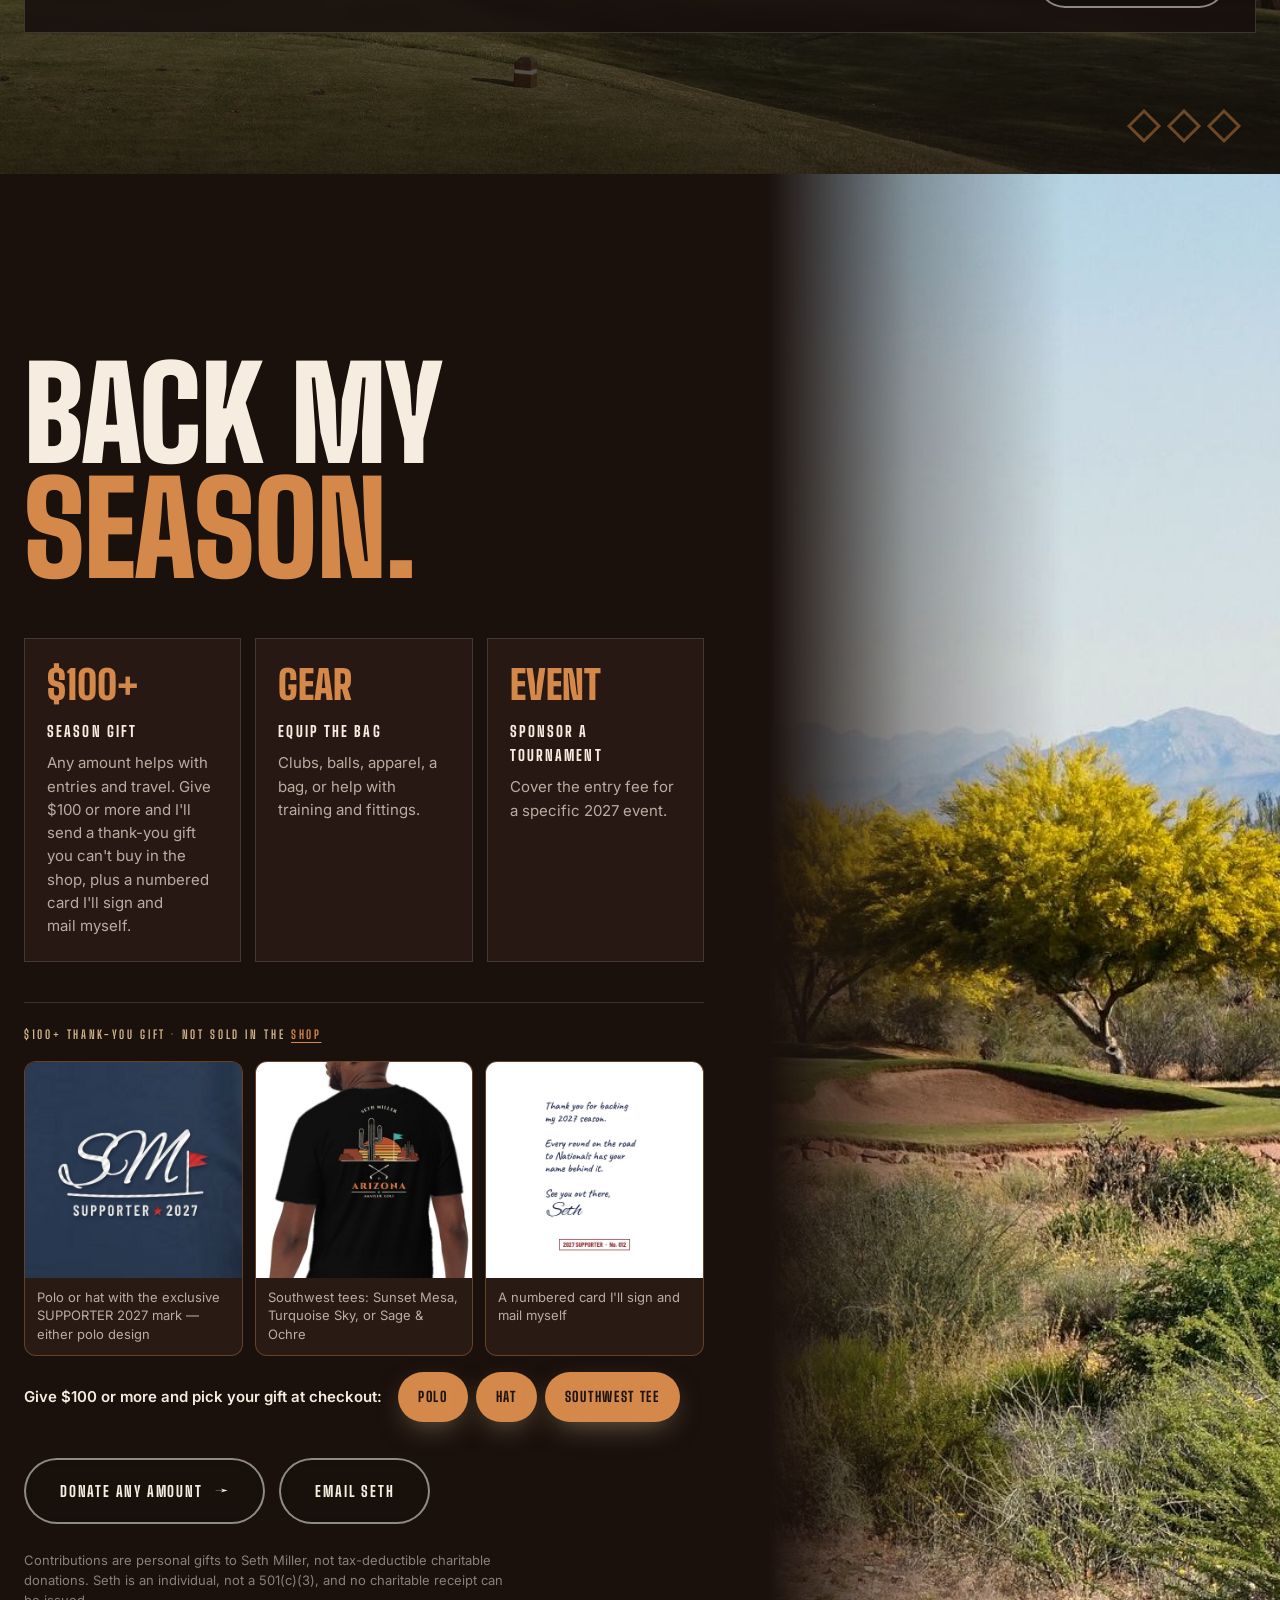
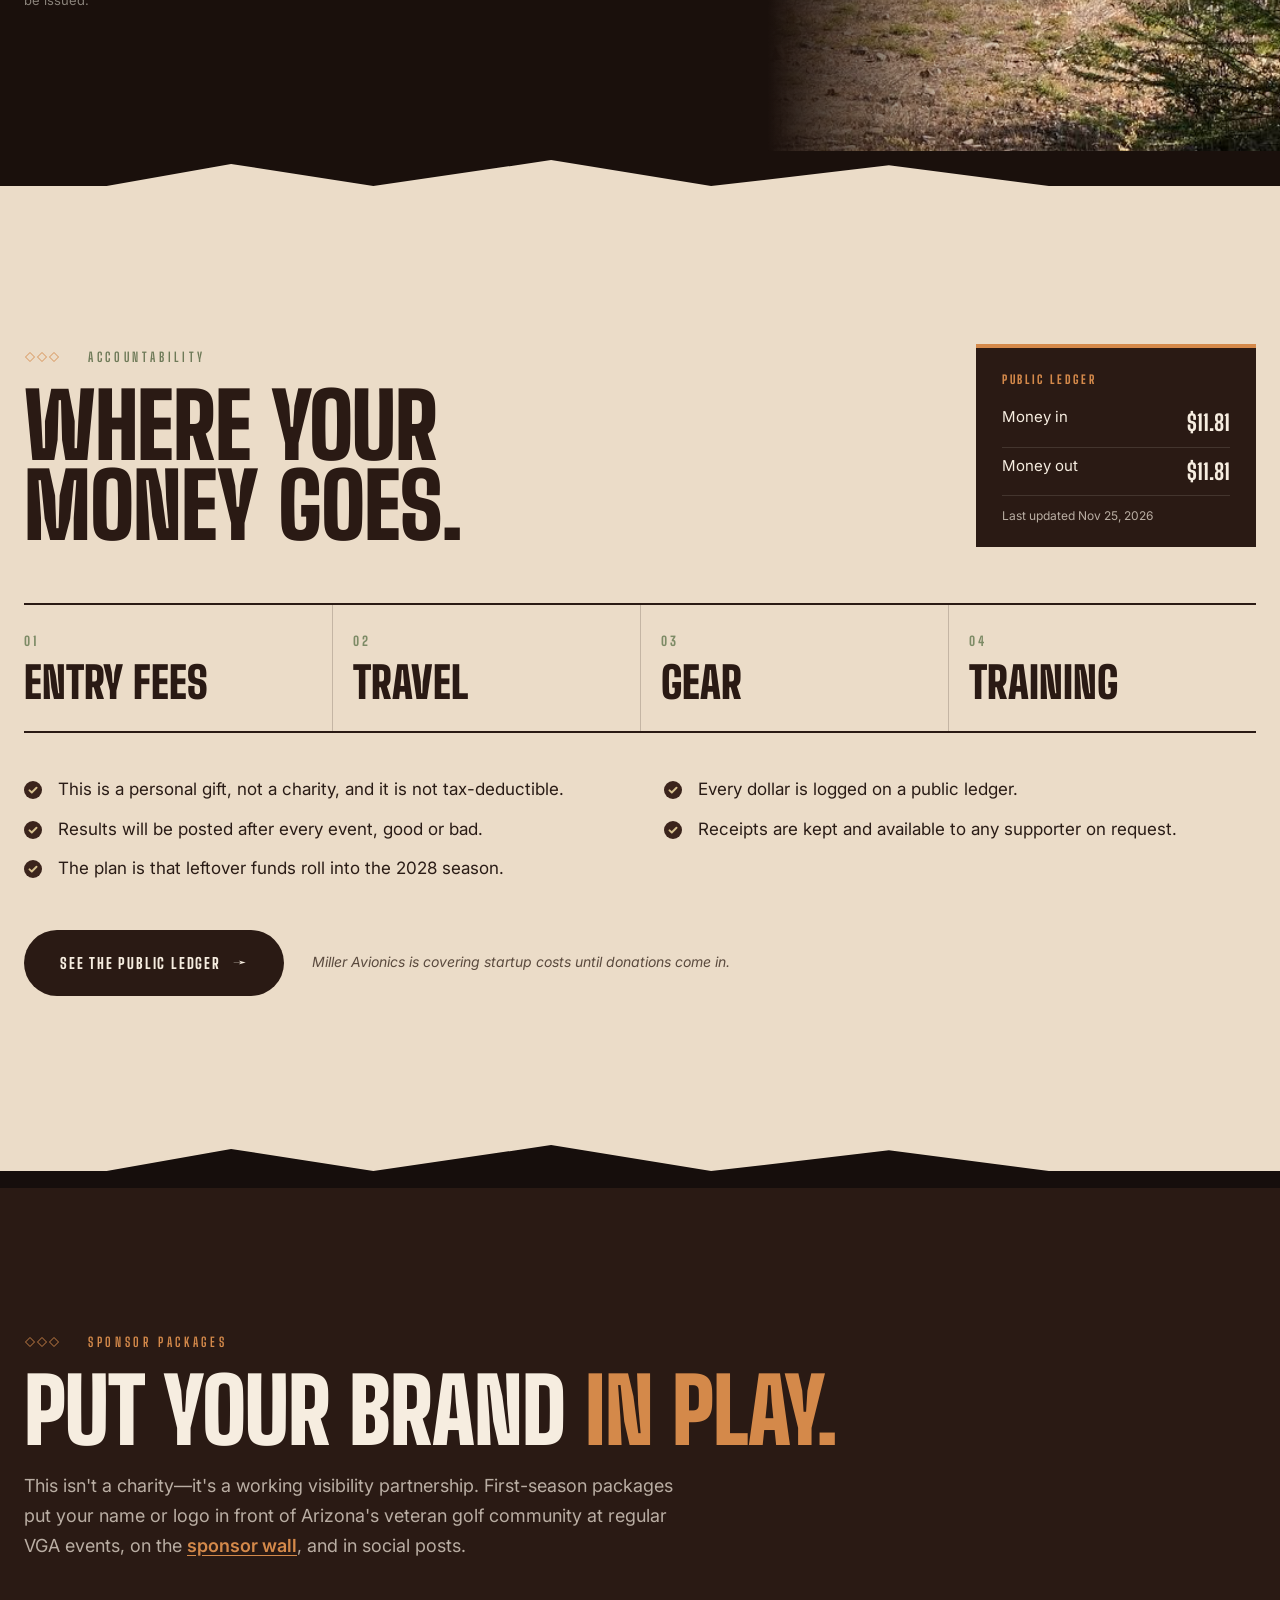
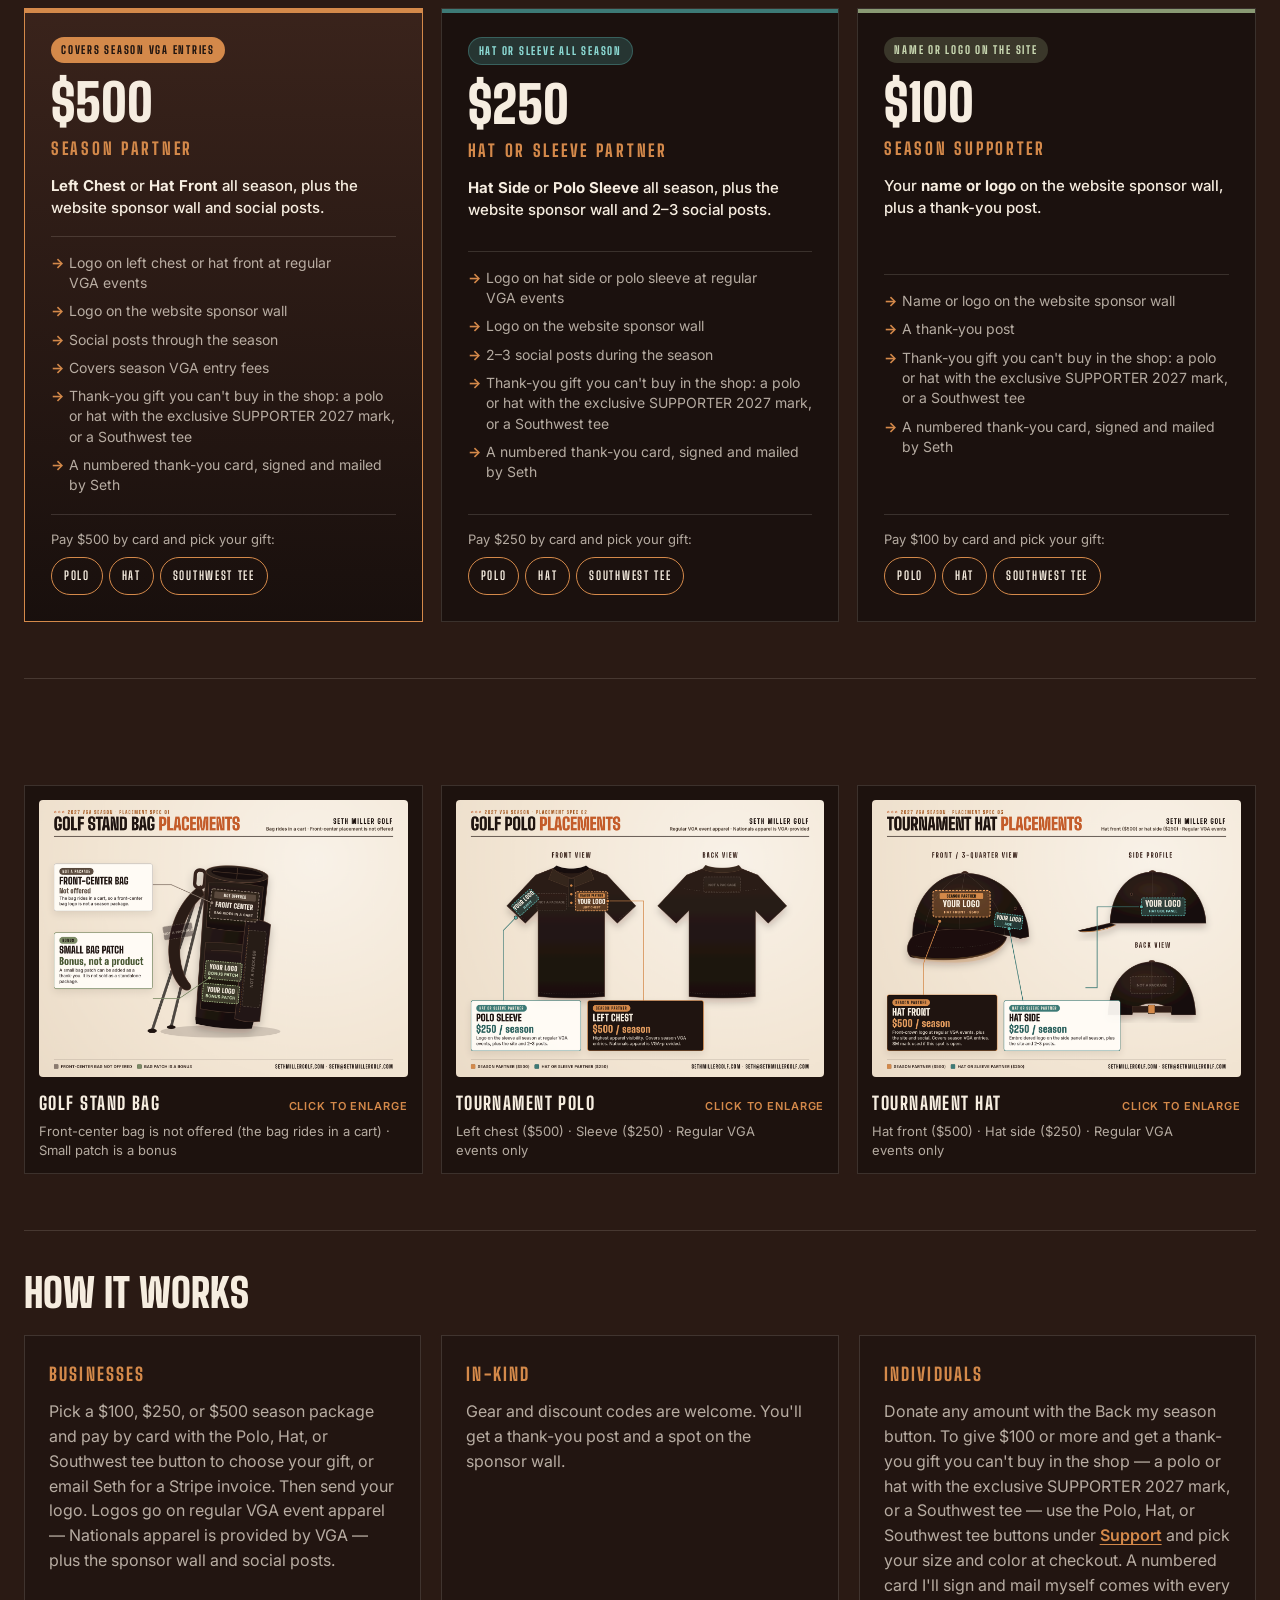
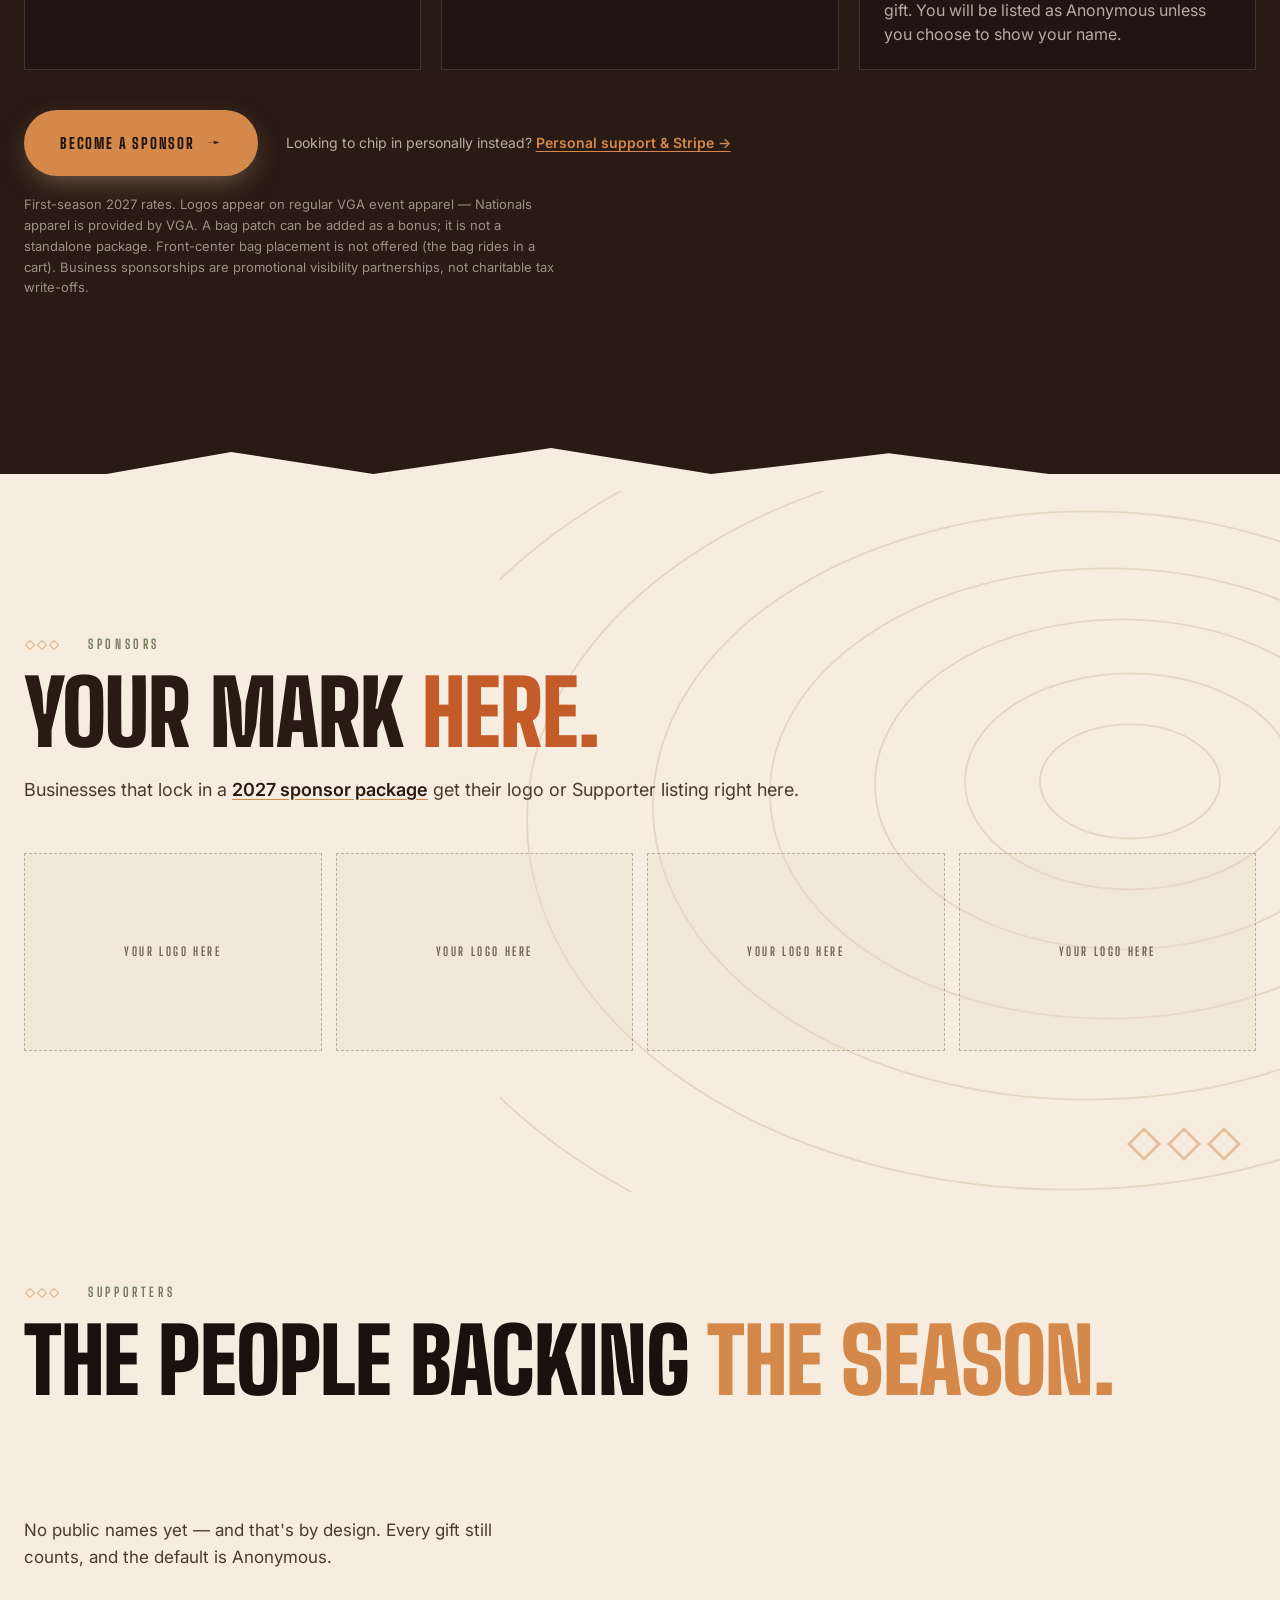
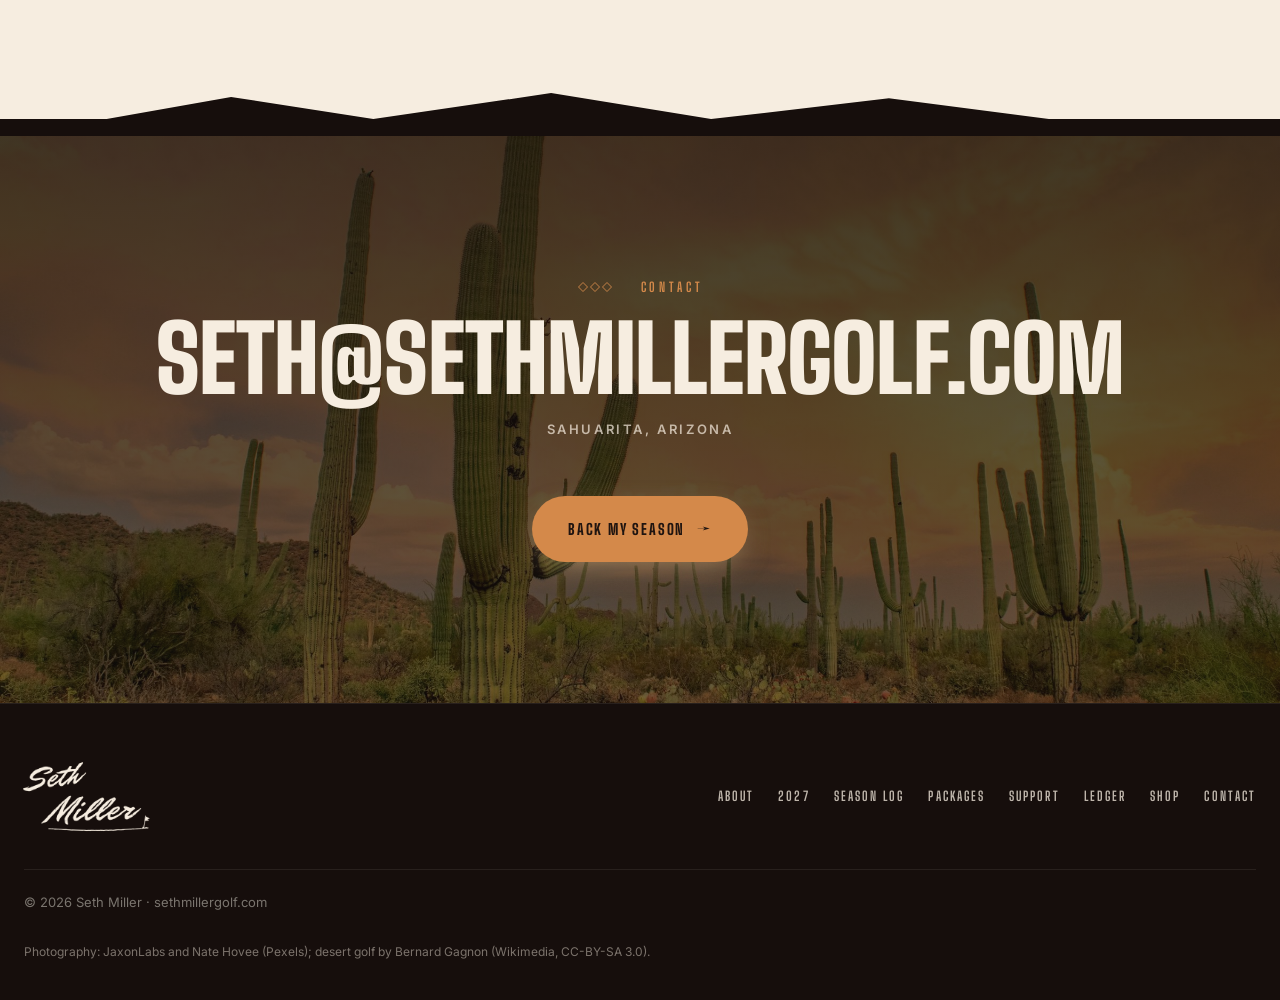
==== commit 5fad59c1: "Add $100+ supporter gift checkout (Polo/Hat/Southwest tee) to Support and packages" ====
--- a/index.html
+++ b/index.html
@@ -200,9 +200,13 @@
                 <figcaption>A numbered card I'll sign and mail myself</figcaption>
               </figure>
             </div>
+            <div class="gift-pick">
+              <p>Give $100 or more and pick your gift at checkout:</p>
+              <div class="gift-pick-btns"><a class="btn btn-primary" href="https://donate.stripe.com/fZudR276L3qf5qQ1cs9k40f">Polo</a><a class="btn btn-primary" href="https://donate.stripe.com/9B64gs62Hf8XdXmf3i9k40g">Hat</a><a class="btn btn-primary" href="https://donate.stripe.com/28EcMYcr5bWL2eEdZe9k40h">Southwest tee</a></div>
+            </div>
           </aside>
           <div class="support-actions reveal">
-            <a class="btn btn-primary btn-lg" href="#" data-donate>Donate now <span class="btn-arrow" aria-hidden="true">→</span></a>
+            <a class="btn btn-outline btn-lg" href="#" data-donate>Donate any amount <span class="btn-arrow" aria-hidden="true">→</span></a>
             <a class="btn btn-outline btn-lg" href="mailto:seth@sethmillergolf.com?subject=2027%20VGA%20Season%20Support">Email Seth</a>
           </div>
           <p class="fine-print reveal">Contributions are personal gifts to Seth Miller, not tax-deductible charitable donations. Seth is an individual, not a 501(c)(3), and no charitable receipt can be issued.</p>
@@ -274,6 +278,10 @@
               <li>Thank-you gift you can't buy in the shop: a polo or hat with the exclusive SUPPORTER 2027 mark, or a Southwest tee</li>
               <li>A numbered thank-you card, signed and mailed by Seth</li>
             </ul>
+            <div class="pkg-pay">
+              <p>Pay $500 by card and pick your gift:</p>
+              <div class="pkg-pay-btns"><a class="pkg-pay-btn" href="https://donate.stripe.com/dRm14ggHl9ODcTif3i9k40l">Polo</a><a class="pkg-pay-btn" href="https://donate.stripe.com/7sYdR276L4uj8D26wM9k40m">Hat</a><a class="pkg-pay-btn" href="https://donate.stripe.com/dRm14g76L3qf1aAbR69k40n">Southwest tee</a></div>
+            </div>
           </article>
 
           <article class="pkg-card pkg-card-featured reveal">
@@ -288,6 +296,10 @@
               <li>Thank-you gift you can't buy in the shop: a polo or hat with the exclusive SUPPORTER 2027 mark, or a Southwest tee</li>
               <li>A numbered thank-you card, signed and mailed by Seth</li>
             </ul>
+            <div class="pkg-pay">
+              <p>Pay $250 by card and pick your gift:</p>
+              <div class="pkg-pay-btns"><a class="pkg-pay-btn" href="https://donate.stripe.com/00w9AM3Uze4T06w08o9k40i">Polo</a><a class="pkg-pay-btn" href="https://donate.stripe.com/8x200caiX4ujdXmcVa9k40j">Hat</a><a class="pkg-pay-btn" href="https://donate.stripe.com/cNicMYaiX7GvcTi8EU9k40k">Southwest tee</a></div>
+            </div>
           </article>
 
           <article class="pkg-card pkg-card-entry reveal">
@@ -301,6 +313,10 @@
               <li>Thank-you gift you can't buy in the shop: a polo or hat with the exclusive SUPPORTER 2027 mark, or a Southwest tee</li>
               <li>A numbered thank-you card, signed and mailed by Seth</li>
             </ul>
+            <div class="pkg-pay">
+              <p>Pay $100 by card and pick your gift:</p>
+              <div class="pkg-pay-btns"><a class="pkg-pay-btn" href="https://donate.stripe.com/fZudR276L3qf5qQ1cs9k40f">Polo</a><a class="pkg-pay-btn" href="https://donate.stripe.com/9B64gs62Hf8XdXmf3i9k40g">Hat</a><a class="pkg-pay-btn" href="https://donate.stripe.com/28EcMYcr5bWL2eEdZe9k40h">Southwest tee</a></div>
+            </div>
           </article>
         </div>
 
@@ -347,7 +363,7 @@
           <div class="how-grid how-grid-3">
             <article class="how-card">
               <h4>Businesses</h4>
-              <p>Pick a $100, $250, or $500 season package, email Seth, get a Stripe invoice, and send your logo. Logos go on regular VGA event apparel — Nationals apparel is provided by VGA — plus the sponsor wall and social posts.</p>
+              <p>Pick a $100, $250, or $500 season package and pay by card with the Polo, Hat, or Southwest tee button to choose your gift, or email Seth for a Stripe invoice. Then send your logo. Logos go on regular VGA event apparel — Nationals apparel is provided by VGA — plus the sponsor wall and social posts.</p>
             </article>
             <article class="how-card">
               <h4>In-kind</h4>
@@ -355,7 +371,7 @@
             </article>
             <article class="how-card">
               <h4>Individuals</h4>
-              <p>Donate any amount with the Back my season button. Give $100 or more and I'll send a thank-you gift you can't buy in the shop — a polo or hat with the exclusive SUPPORTER 2027 mark, or a Southwest tee — plus a numbered card I'll sign and mail myself. You will be listed as Anonymous unless you choose to show your name.</p>
+              <p>Donate any amount with the Back my season button. To give $100 or more and get a thank-you gift you can't buy in the shop — a polo or hat with the exclusive SUPPORTER 2027 mark, or a Southwest tee — use the Polo, Hat, or Southwest tee buttons under <a class="inline-link-light" href="#support">Support</a> and pick your size and color at checkout. A numbered card I'll sign and mail myself comes with every gift. You will be listed as Anonymous unless you choose to show your name.</p>
             </article>
           </div>
         </div>
--- a/styles.css
+++ b/styles.css
@@ -1012,3 +1012,17 @@
   .gift-callout-grid { gap: 8px; }
   .gift-callout figcaption { padding: 7px 8px 9px; font-size: 11.5px; }
 }
+
+/* $100+ gift checkout buttons */
+.gift-pick { margin-top: 16px; display: flex; flex-wrap: wrap; align-items: center; gap: 10px 16px; }
+.gift-pick p { margin: 0; color: var(--cream); font-weight: 600; font-size: 15px; }
+.gift-pick-btns { display: flex; flex-wrap: wrap; gap: 8px; }
+.gift-pick-btns .btn { padding: 12px 18px; }
+.pkg-list { margin-bottom: 18px; }
+.pkg-pay { margin-top: auto; padding-top: 14px; position: relative; top: 0; border-top: 1px solid rgba(245,241,230,.14); }
+.pkg-pay p { margin: 0 0 8px; font-size: 13px; color: var(--muted); }
+.pkg-pay-btns { display: flex; flex-wrap: wrap; gap: 6px; }
+.pkg-pay-btn { display: inline-block; padding: 8px 12px; border-radius: 999px; border: 1px solid var(--gold); color: var(--cream); text-decoration: none;
+  font-family: var(--display); font-weight: 700; font-size: 12px; letter-spacing: .14em; text-transform: uppercase; }
+.pkg-pay-btn:hover { background: var(--gold); color: var(--g900); }
+@media (max-width: 700px) { .gift-pick-btns { width: 100%; } .gift-pick-btns .btn { flex: 1 1 auto; justify-content: center; } }
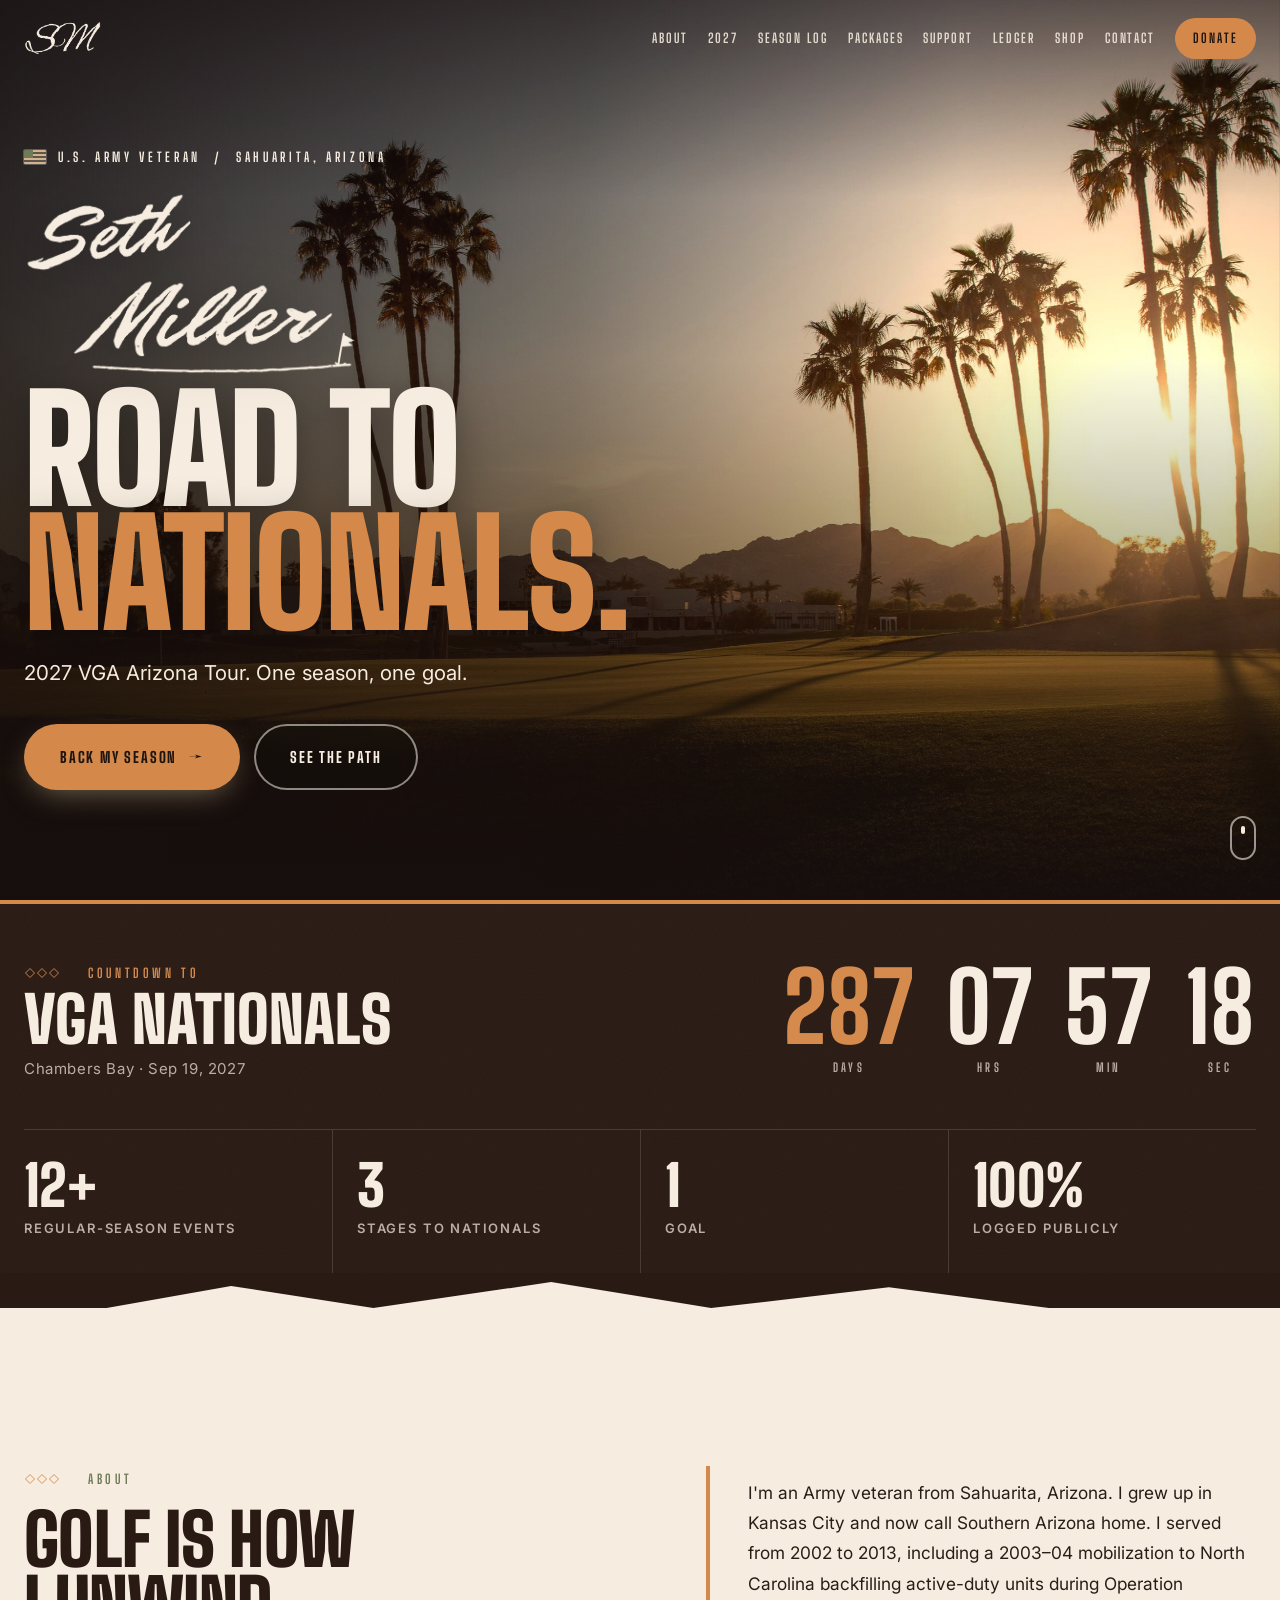
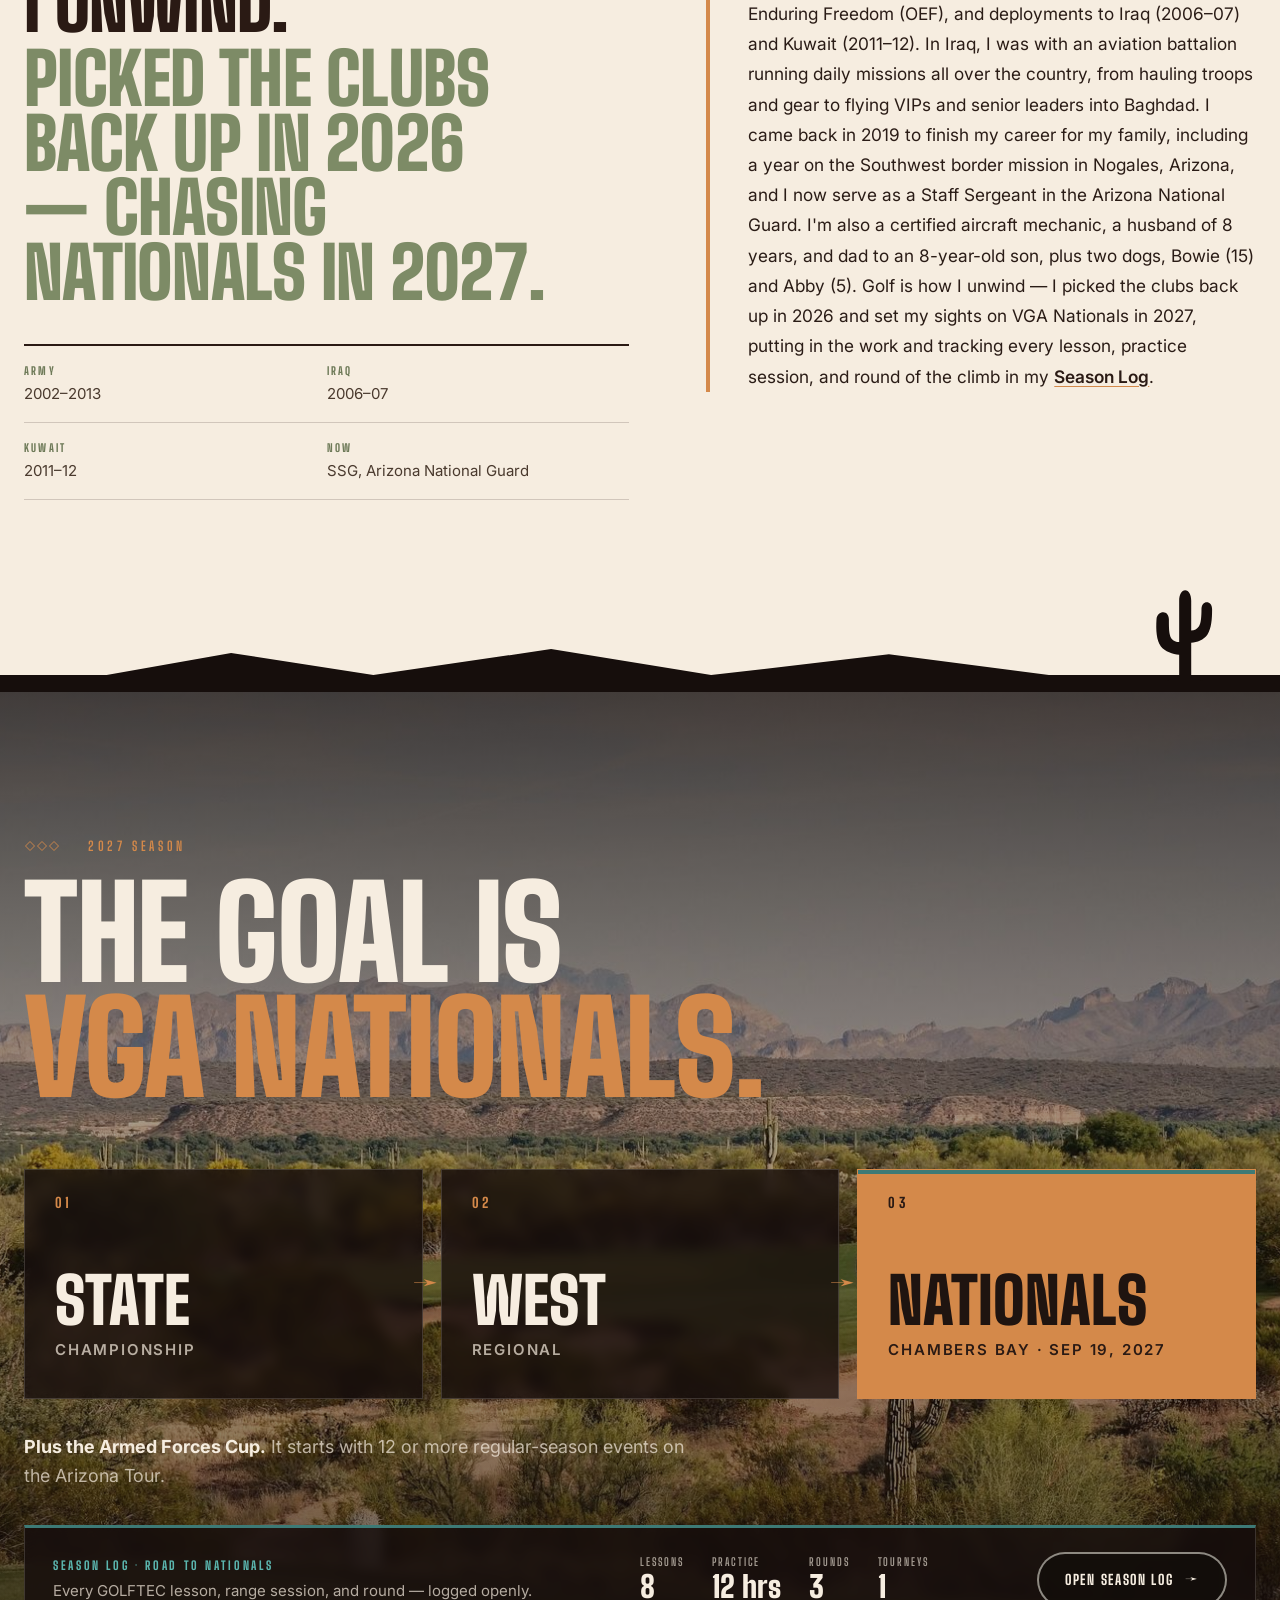
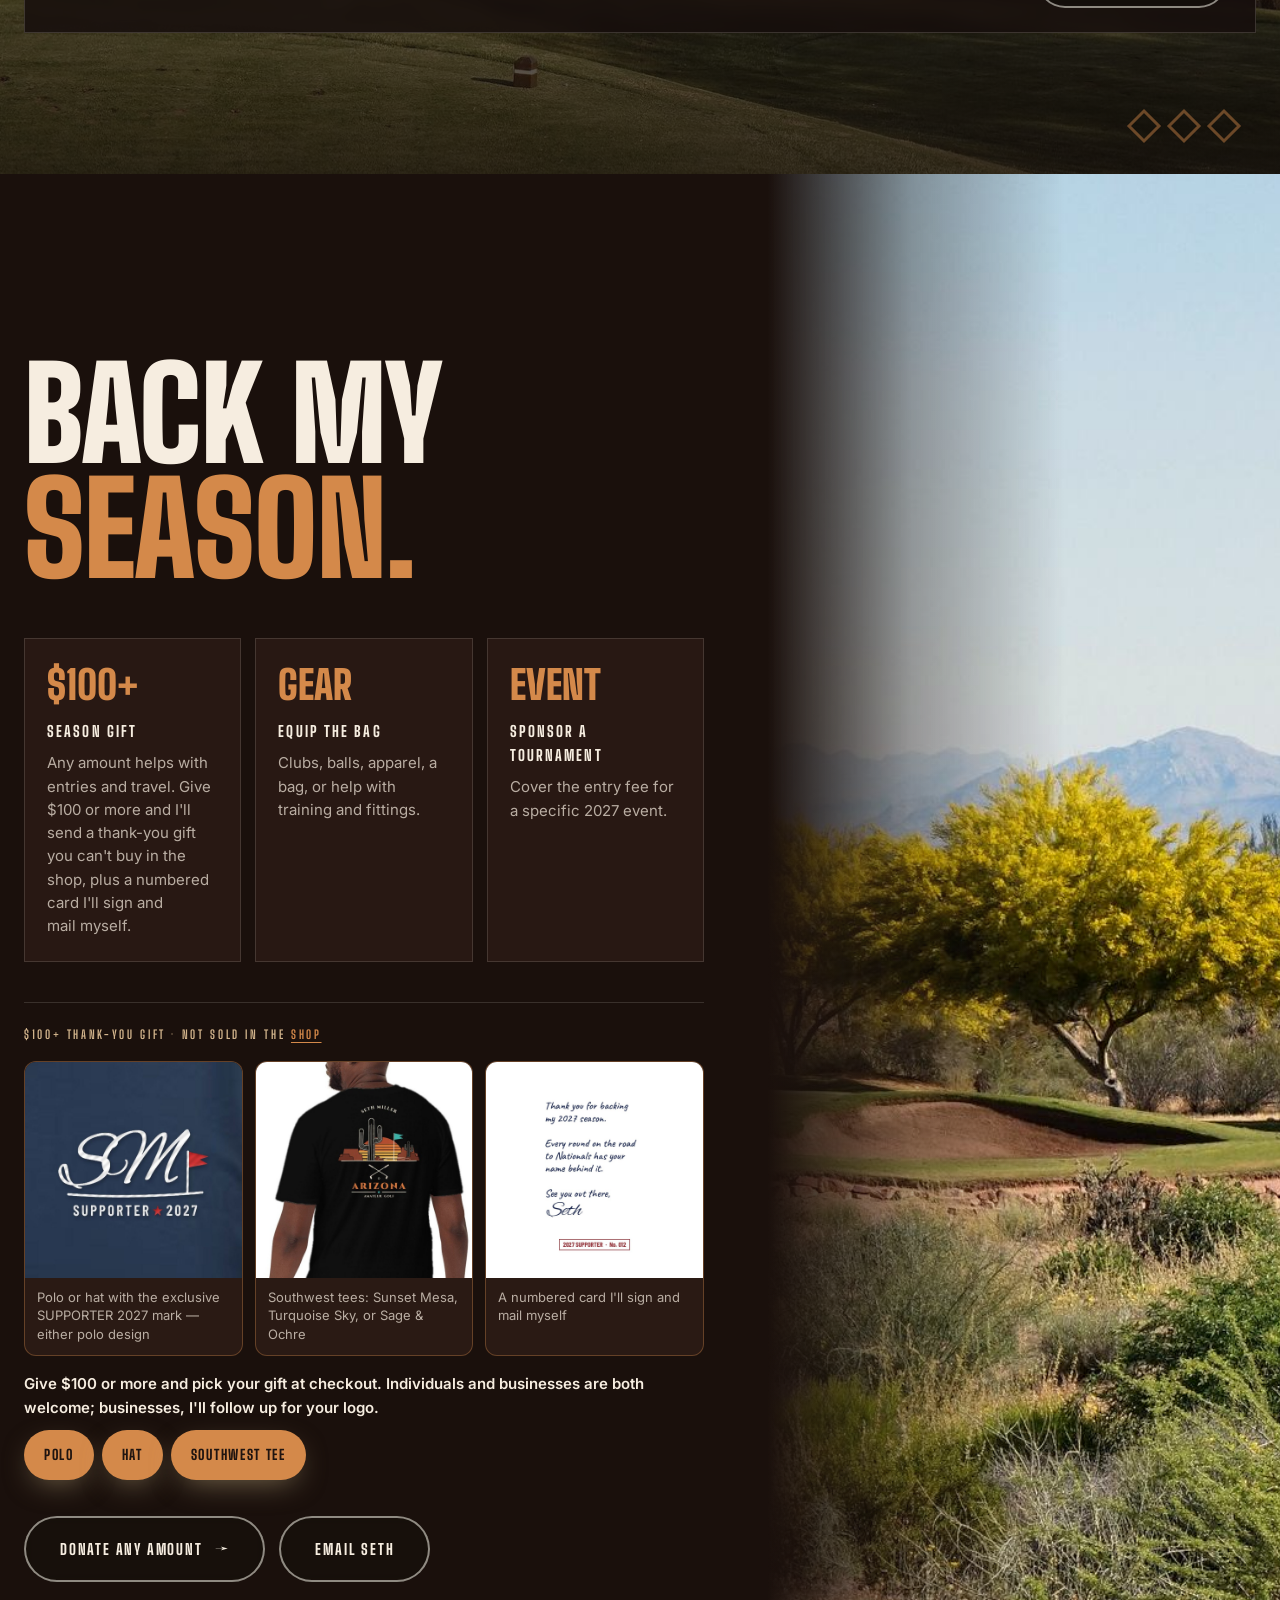
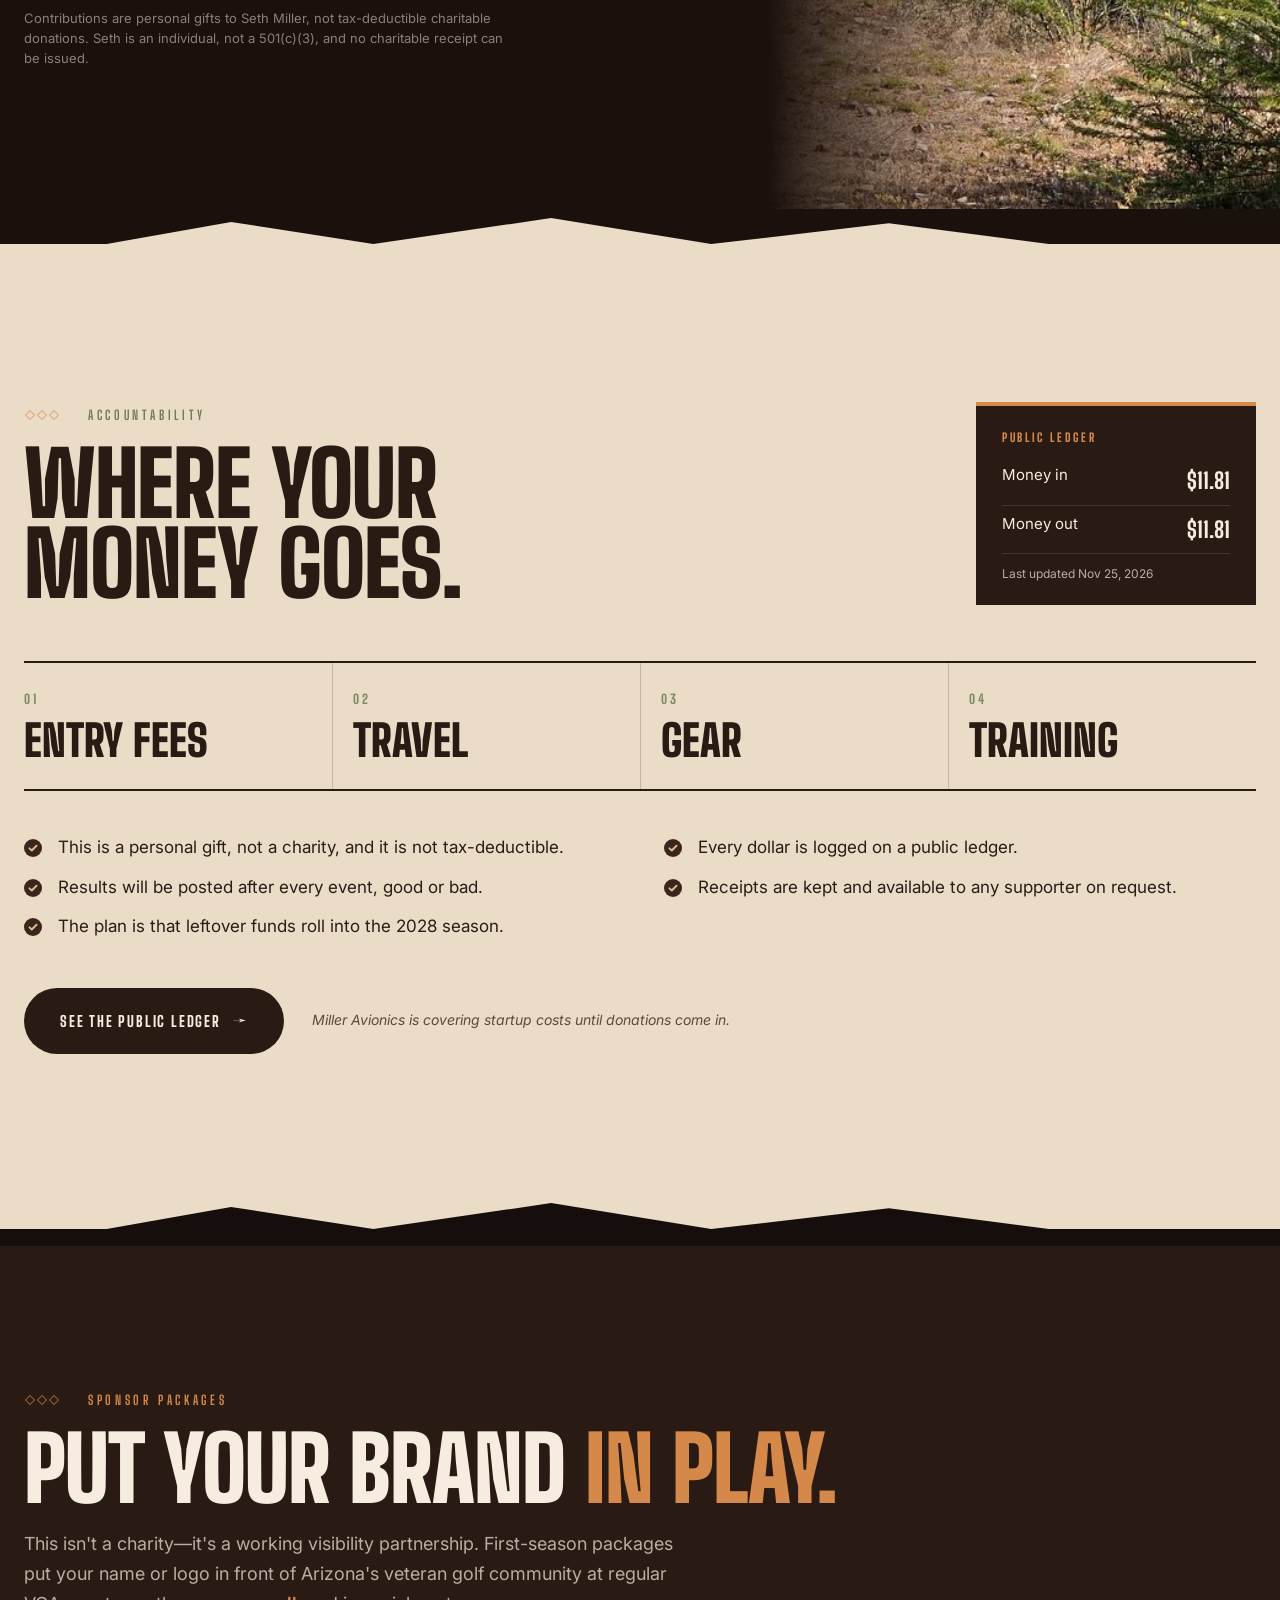
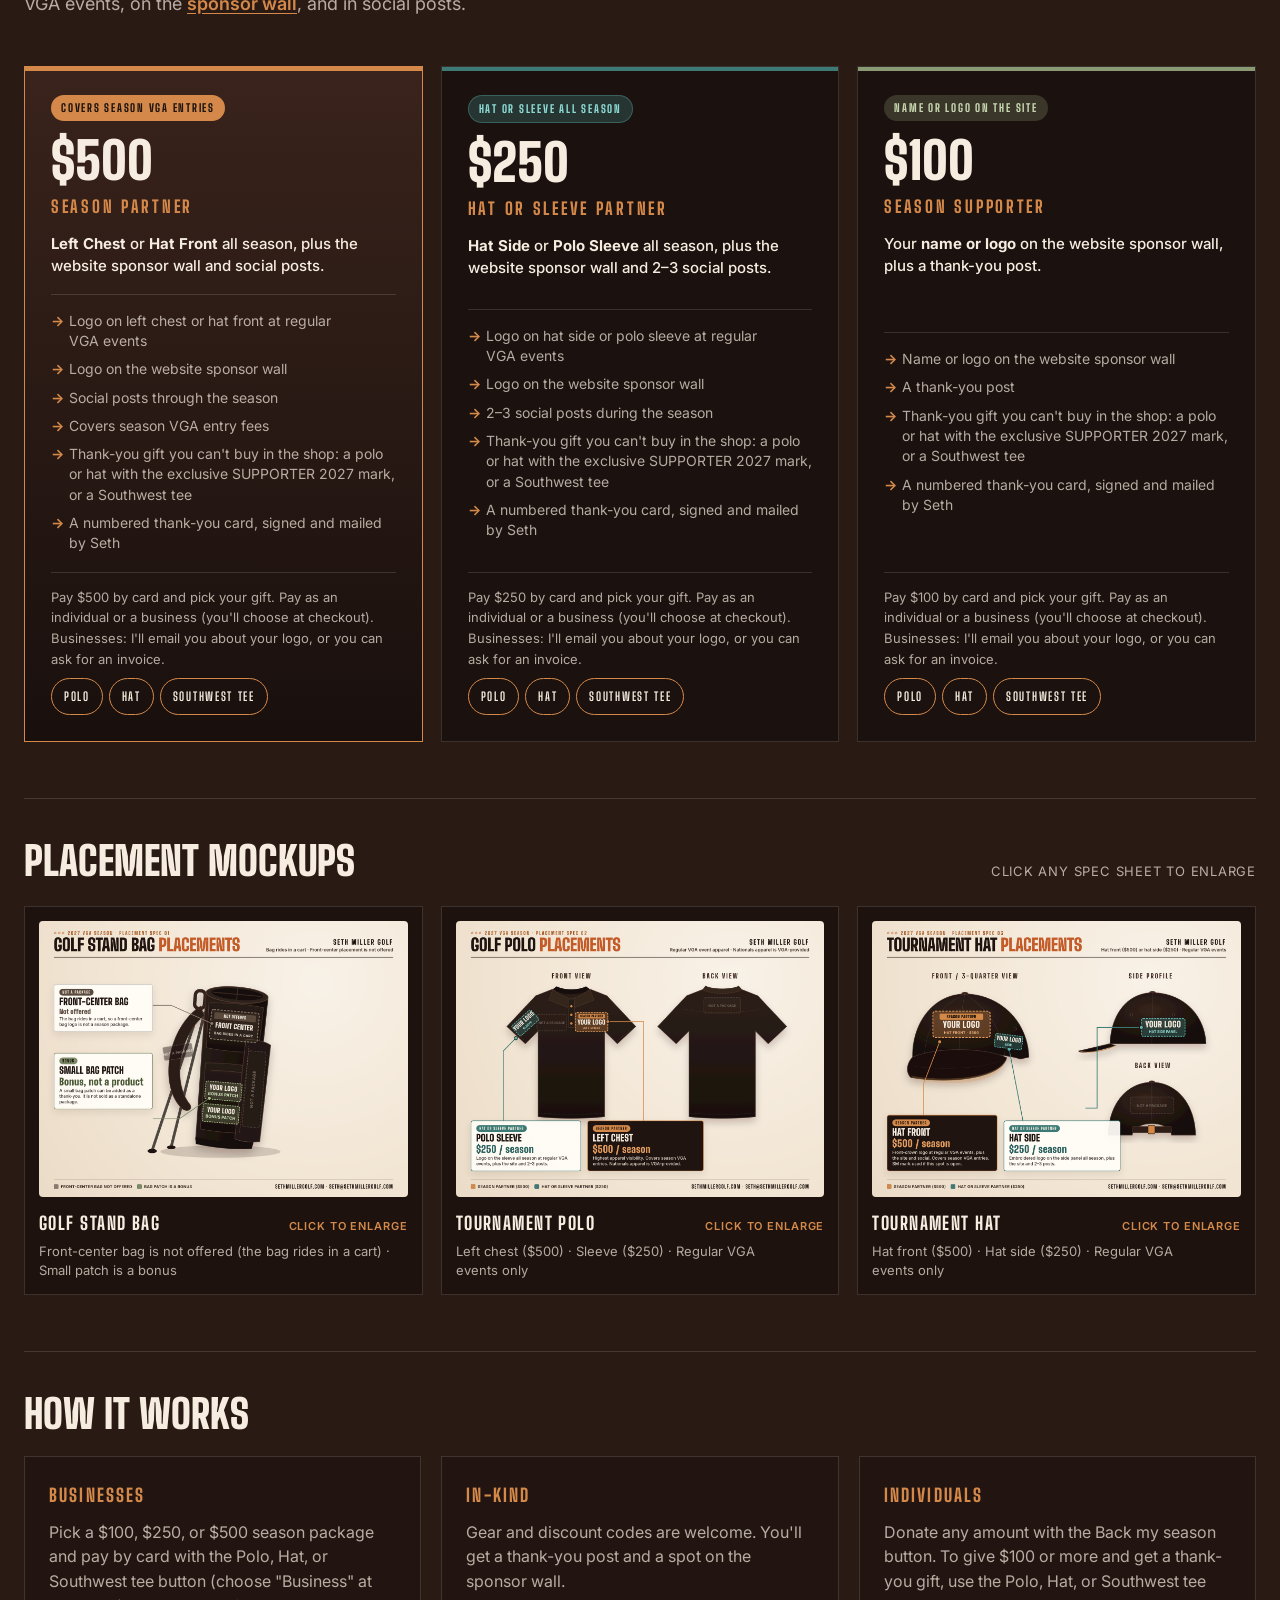
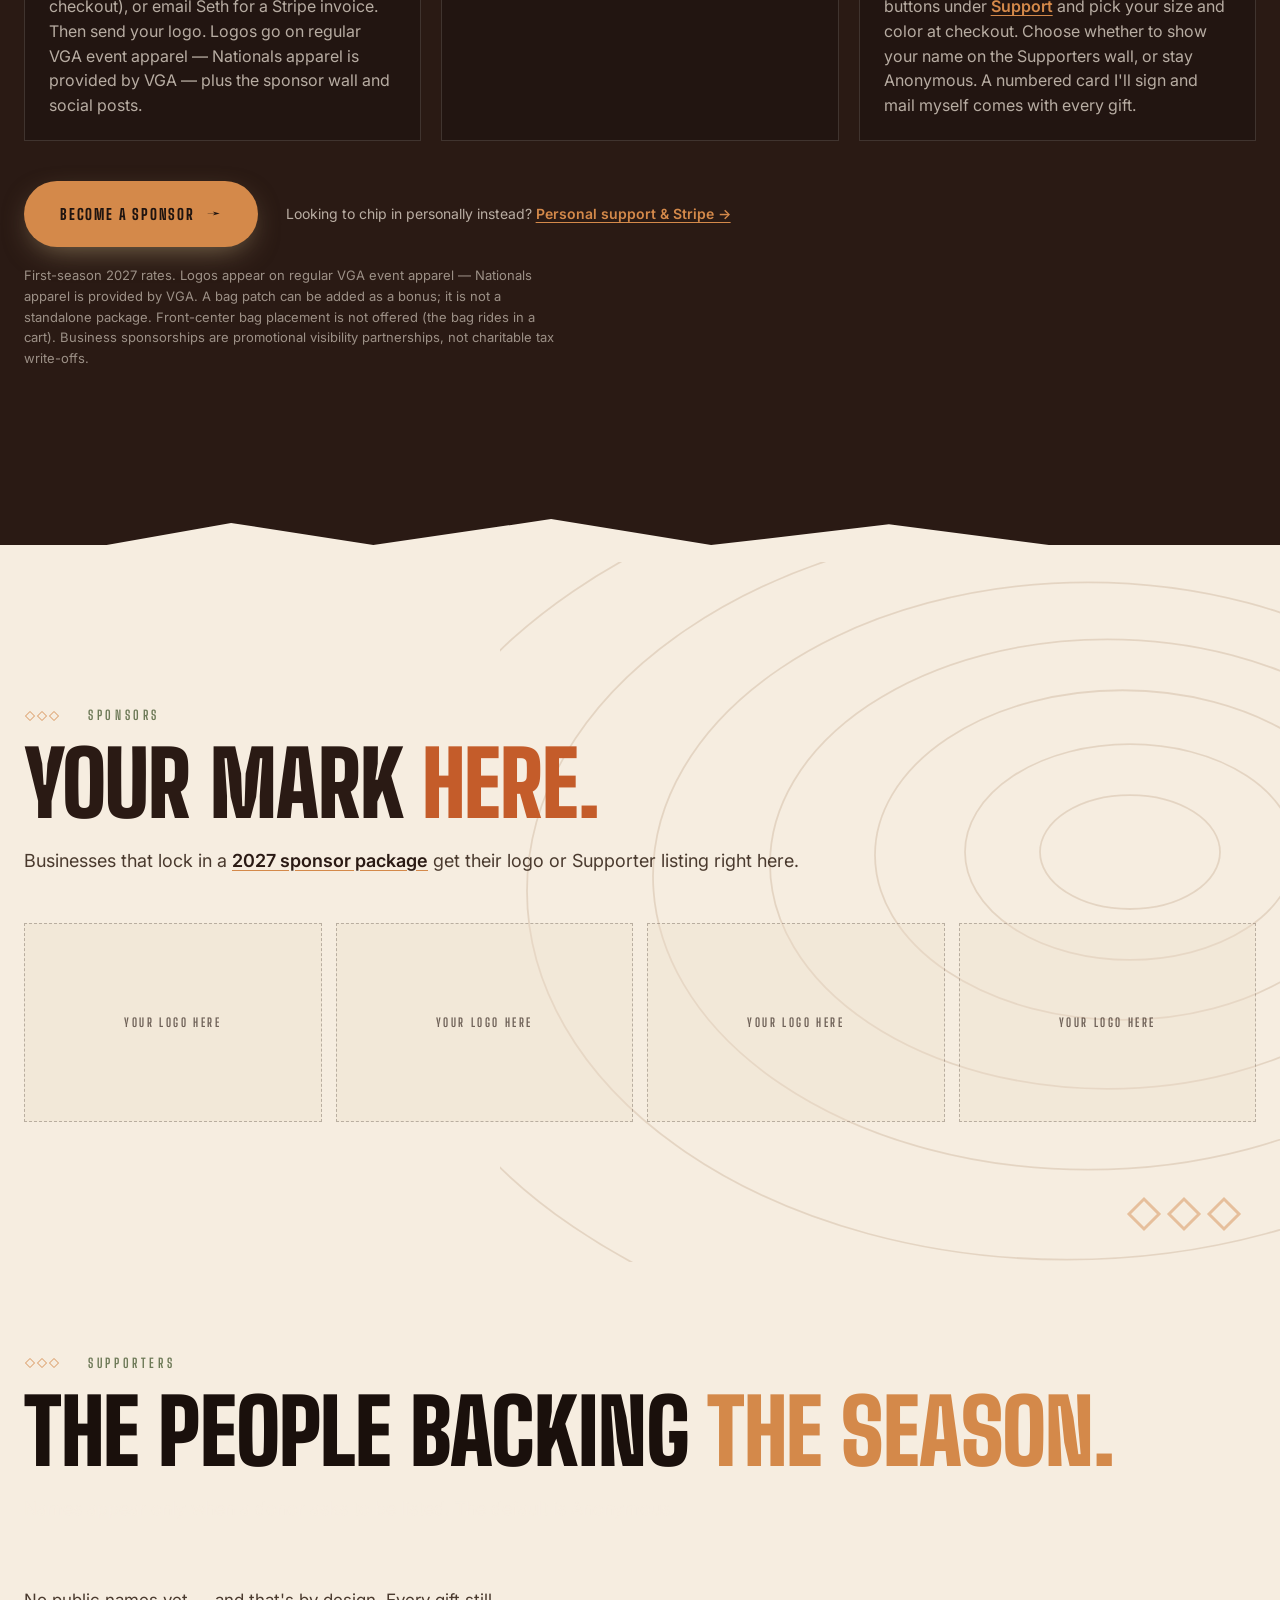
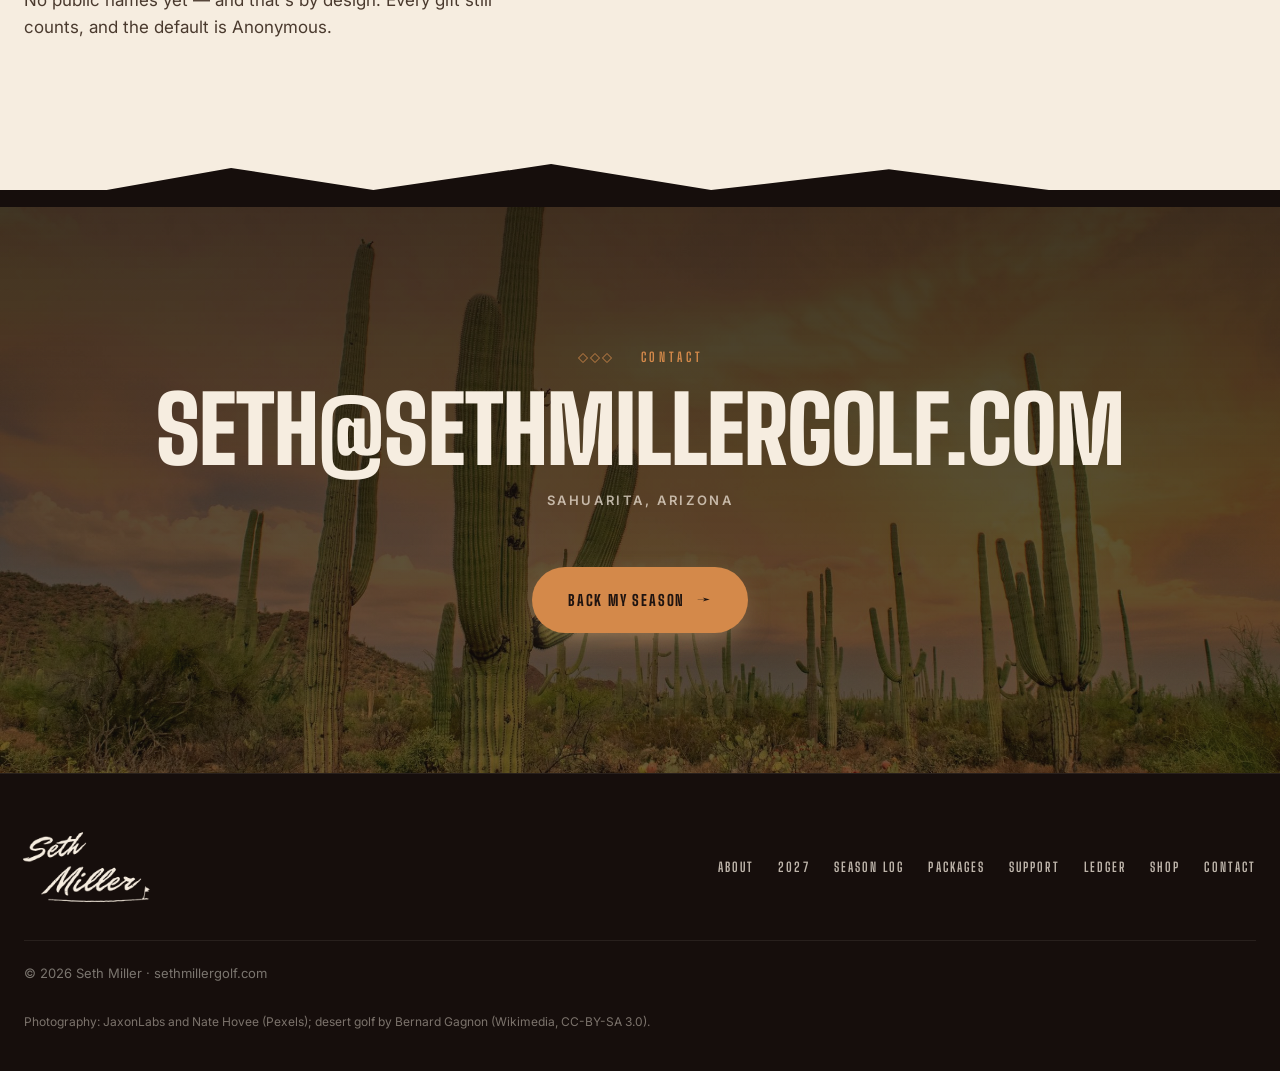
==== commit 6671f297: "Switch donation checkouts to Individual/Business Giving as links" ====
--- a/index.html
+++ b/index.html
@@ -201,8 +201,8 @@
               </figure>
             </div>
             <div class="gift-pick">
-              <p>Give $100 or more and pick your gift at checkout:</p>
-              <div class="gift-pick-btns"><a class="btn btn-primary" href="https://donate.stripe.com/fZudR276L3qf5qQ1cs9k40f">Polo</a><a class="btn btn-primary" href="https://donate.stripe.com/9B64gs62Hf8XdXmf3i9k40g">Hat</a><a class="btn btn-primary" href="https://donate.stripe.com/28EcMYcr5bWL2eEdZe9k40h">Southwest tee</a></div>
+              <p>Give $100 or more and pick your gift at checkout. Individuals and businesses are both welcome; businesses, I'll follow up for your logo.</p>
+              <div class="gift-pick-btns"><a class="btn btn-primary" href="https://donate.stripe.com/5kQ9AM9eTd0P8D2aN29k40p">Polo</a><a class="btn btn-primary" href="https://donate.stripe.com/5kQ7sE1Mr7GvdXmaN29k40q">Hat</a><a class="btn btn-primary" href="https://donate.stripe.com/eVq14g9eTe4TaLa8EU9k40r">Southwest tee</a></div>
             </div>
           </aside>
           <div class="support-actions reveal">
@@ -279,8 +279,8 @@
               <li>A numbered thank-you card, signed and mailed by Seth</li>
             </ul>
             <div class="pkg-pay">
-              <p>Pay $500 by card and pick your gift:</p>
-              <div class="pkg-pay-btns"><a class="pkg-pay-btn" href="https://donate.stripe.com/dRm14ggHl9ODcTif3i9k40l">Polo</a><a class="pkg-pay-btn" href="https://donate.stripe.com/7sYdR276L4uj8D26wM9k40m">Hat</a><a class="pkg-pay-btn" href="https://donate.stripe.com/dRm14g76L3qf1aAbR69k40n">Southwest tee</a></div>
+              <p>Pay $500 by card and pick your gift. Pay as an individual or a business (you'll choose at checkout). Businesses: I'll email you about your logo, or you can ask for an invoice.</p>
+              <div class="pkg-pay-btns"><a class="pkg-pay-btn" href="https://donate.stripe.com/14A14ggHlgd16uU1cs9k40u">Polo</a><a class="pkg-pay-btn" href="https://donate.stripe.com/3cIfZa2Qv5yn8D23kA9k40v">Hat</a><a class="pkg-pay-btn" href="https://donate.stripe.com/00w9AMcr57Gv8D23kA9k40w">Southwest tee</a></div>
             </div>
           </article>
 
@@ -297,8 +297,8 @@
               <li>A numbered thank-you card, signed and mailed by Seth</li>
             </ul>
             <div class="pkg-pay">
-              <p>Pay $250 by card and pick your gift:</p>
-              <div class="pkg-pay-btns"><a class="pkg-pay-btn" href="https://donate.stripe.com/00w9AM3Uze4T06w08o9k40i">Polo</a><a class="pkg-pay-btn" href="https://donate.stripe.com/8x200caiX4ujdXmcVa9k40j">Hat</a><a class="pkg-pay-btn" href="https://donate.stripe.com/cNicMYaiX7GvcTi8EU9k40k">Southwest tee</a></div>
+              <p>Pay $250 by card and pick your gift. Pay as an individual or a business (you'll choose at checkout). Businesses: I'll email you about your logo, or you can ask for an invoice.</p>
+              <div class="pkg-pay-btns"><a class="pkg-pay-btn" href="https://donate.stripe.com/00w3co76L7Gvg5ucVa9k40s">Polo</a><a class="pkg-pay-btn" href="https://donate.stripe.com/8x2bIUcr57Gv7yYcVa9k40t">Hat</a><a class="pkg-pay-btn" href="https://donate.stripe.com/6oU4gscr55yncTiaN29k40x">Southwest tee</a></div>
             </div>
           </article>
 
@@ -314,8 +314,8 @@
               <li>A numbered thank-you card, signed and mailed by Seth</li>
             </ul>
             <div class="pkg-pay">
-              <p>Pay $100 by card and pick your gift:</p>
-              <div class="pkg-pay-btns"><a class="pkg-pay-btn" href="https://donate.stripe.com/fZudR276L3qf5qQ1cs9k40f">Polo</a><a class="pkg-pay-btn" href="https://donate.stripe.com/9B64gs62Hf8XdXmf3i9k40g">Hat</a><a class="pkg-pay-btn" href="https://donate.stripe.com/28EcMYcr5bWL2eEdZe9k40h">Southwest tee</a></div>
+              <p>Pay $100 by card and pick your gift. Pay as an individual or a business (you'll choose at checkout). Businesses: I'll email you about your logo, or you can ask for an invoice.</p>
+              <div class="pkg-pay-btns"><a class="pkg-pay-btn" href="https://donate.stripe.com/5kQ9AM9eTd0P8D2aN29k40p">Polo</a><a class="pkg-pay-btn" href="https://donate.stripe.com/5kQ7sE1Mr7GvdXmaN29k40q">Hat</a><a class="pkg-pay-btn" href="https://donate.stripe.com/eVq14g9eTe4TaLa8EU9k40r">Southwest tee</a></div>
             </div>
           </article>
         </div>
@@ -363,7 +363,7 @@
           <div class="how-grid how-grid-3">
             <article class="how-card">
               <h4>Businesses</h4>
-              <p>Pick a $100, $250, or $500 season package and pay by card with the Polo, Hat, or Southwest tee button to choose your gift, or email Seth for a Stripe invoice. Then send your logo. Logos go on regular VGA event apparel — Nationals apparel is provided by VGA — plus the sponsor wall and social posts.</p>
+              <p>Pick a $100, $250, or $500 season package and pay by card with the Polo, Hat, or Southwest tee button (choose "Business" at checkout), or email Seth for a Stripe invoice. Then send your logo. Logos go on regular VGA event apparel — Nationals apparel is provided by VGA — plus the sponsor wall and social posts.</p>
             </article>
             <article class="how-card">
               <h4>In-kind</h4>
@@ -371,7 +371,7 @@
             </article>
             <article class="how-card">
               <h4>Individuals</h4>
-              <p>Donate any amount with the Back my season button. To give $100 or more and get a thank-you gift you can't buy in the shop — a polo or hat with the exclusive SUPPORTER 2027 mark, or a Southwest tee — use the Polo, Hat, or Southwest tee buttons under <a class="inline-link-light" href="#support">Support</a> and pick your size and color at checkout. A numbered card I'll sign and mail myself comes with every gift. You will be listed as Anonymous unless you choose to show your name.</p>
+              <p>Donate any amount with the Back my season button. To give $100 or more and get a thank-you gift, use the Polo, Hat, or Southwest tee buttons under <a class="inline-link-light" href="#support">Support</a> and pick your size and color at checkout. Choose whether to show your name on the Supporters wall, or stay Anonymous. A numbered card I'll sign and mail myself comes with every gift.</p>
             </article>
           </div>
         </div>
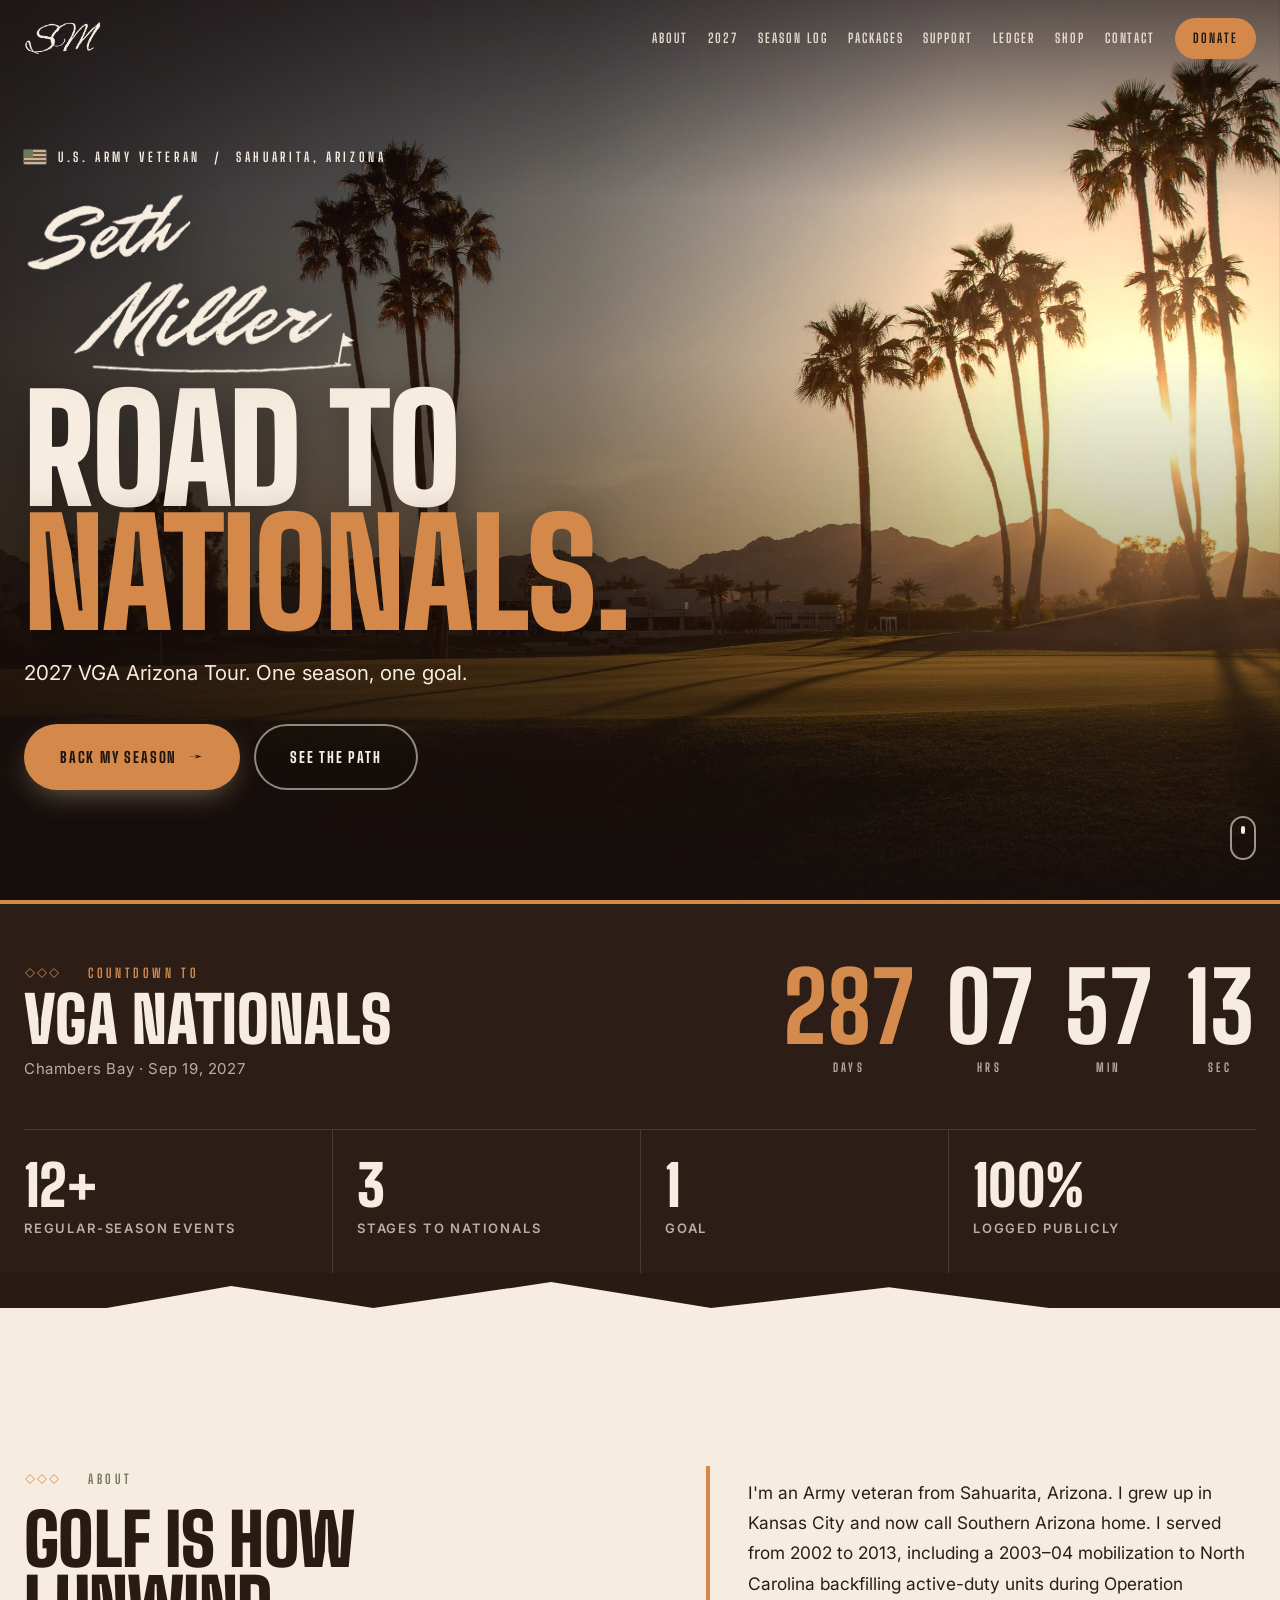
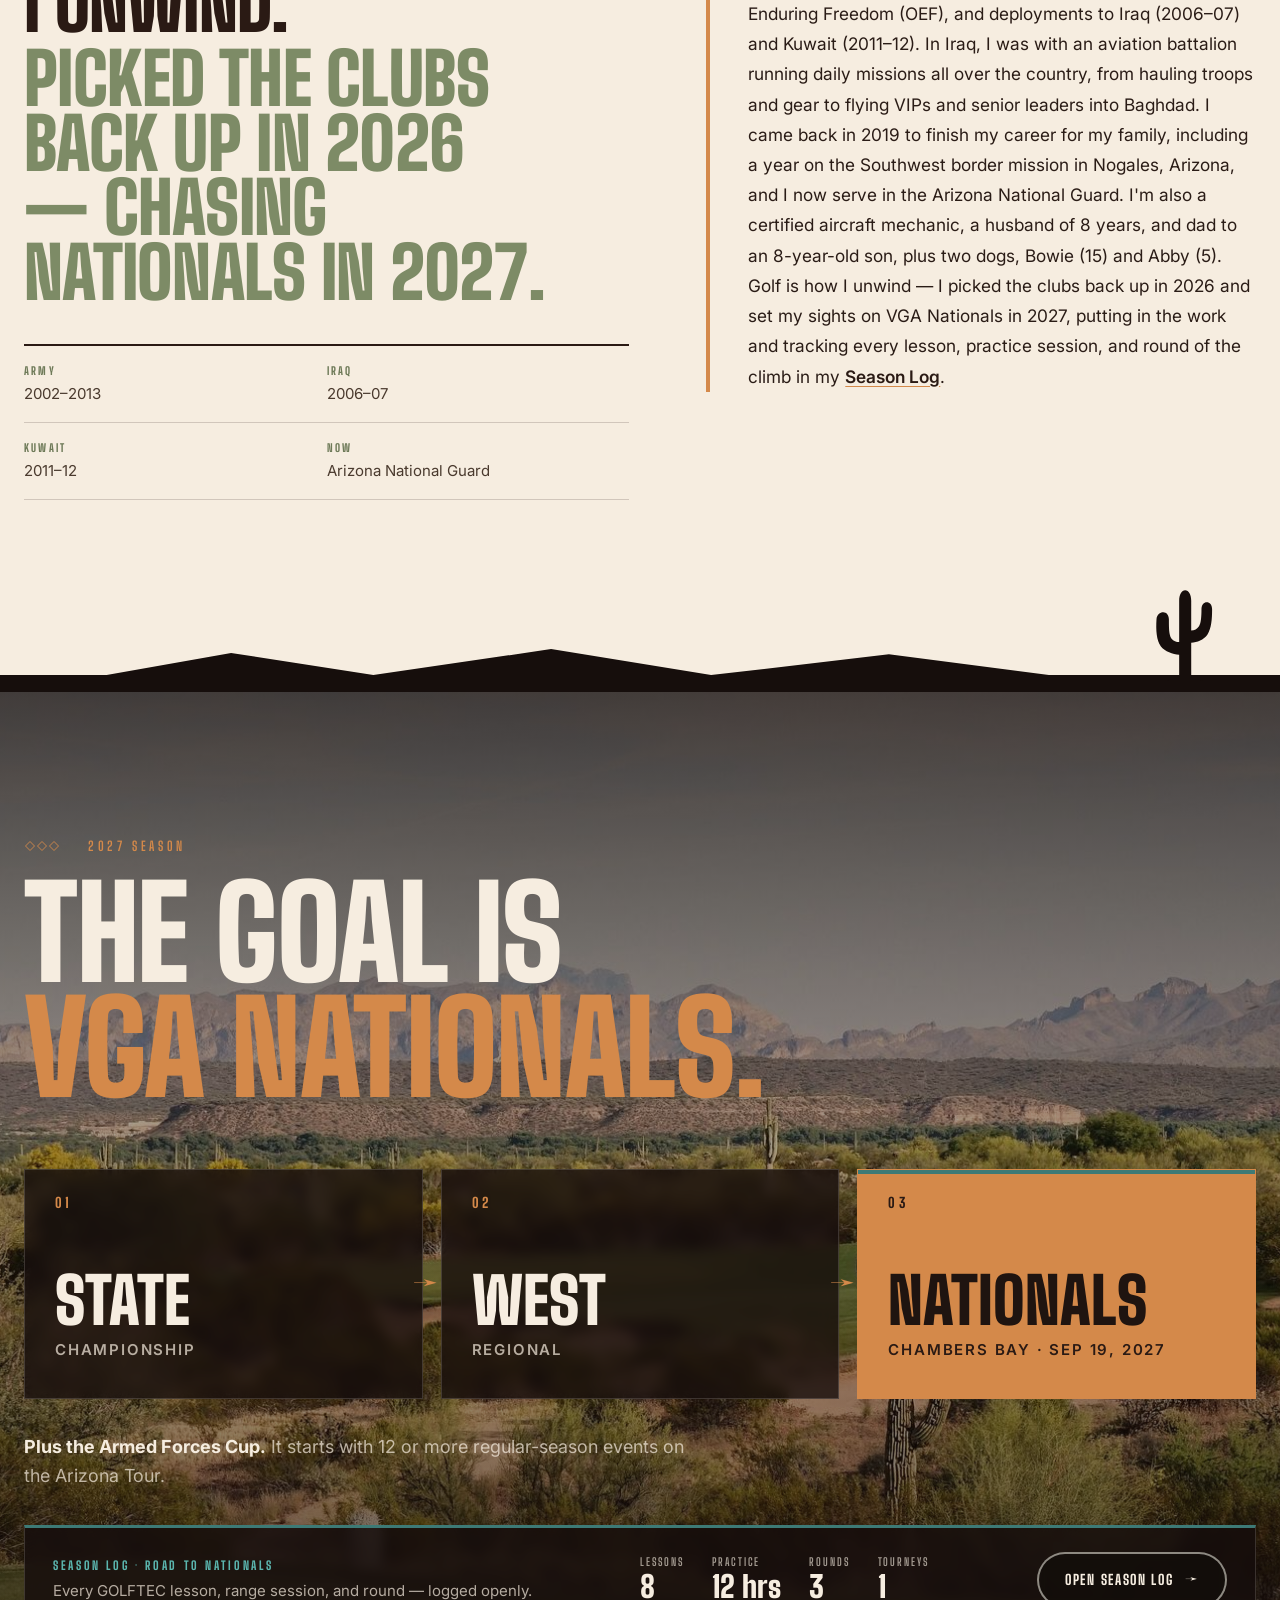
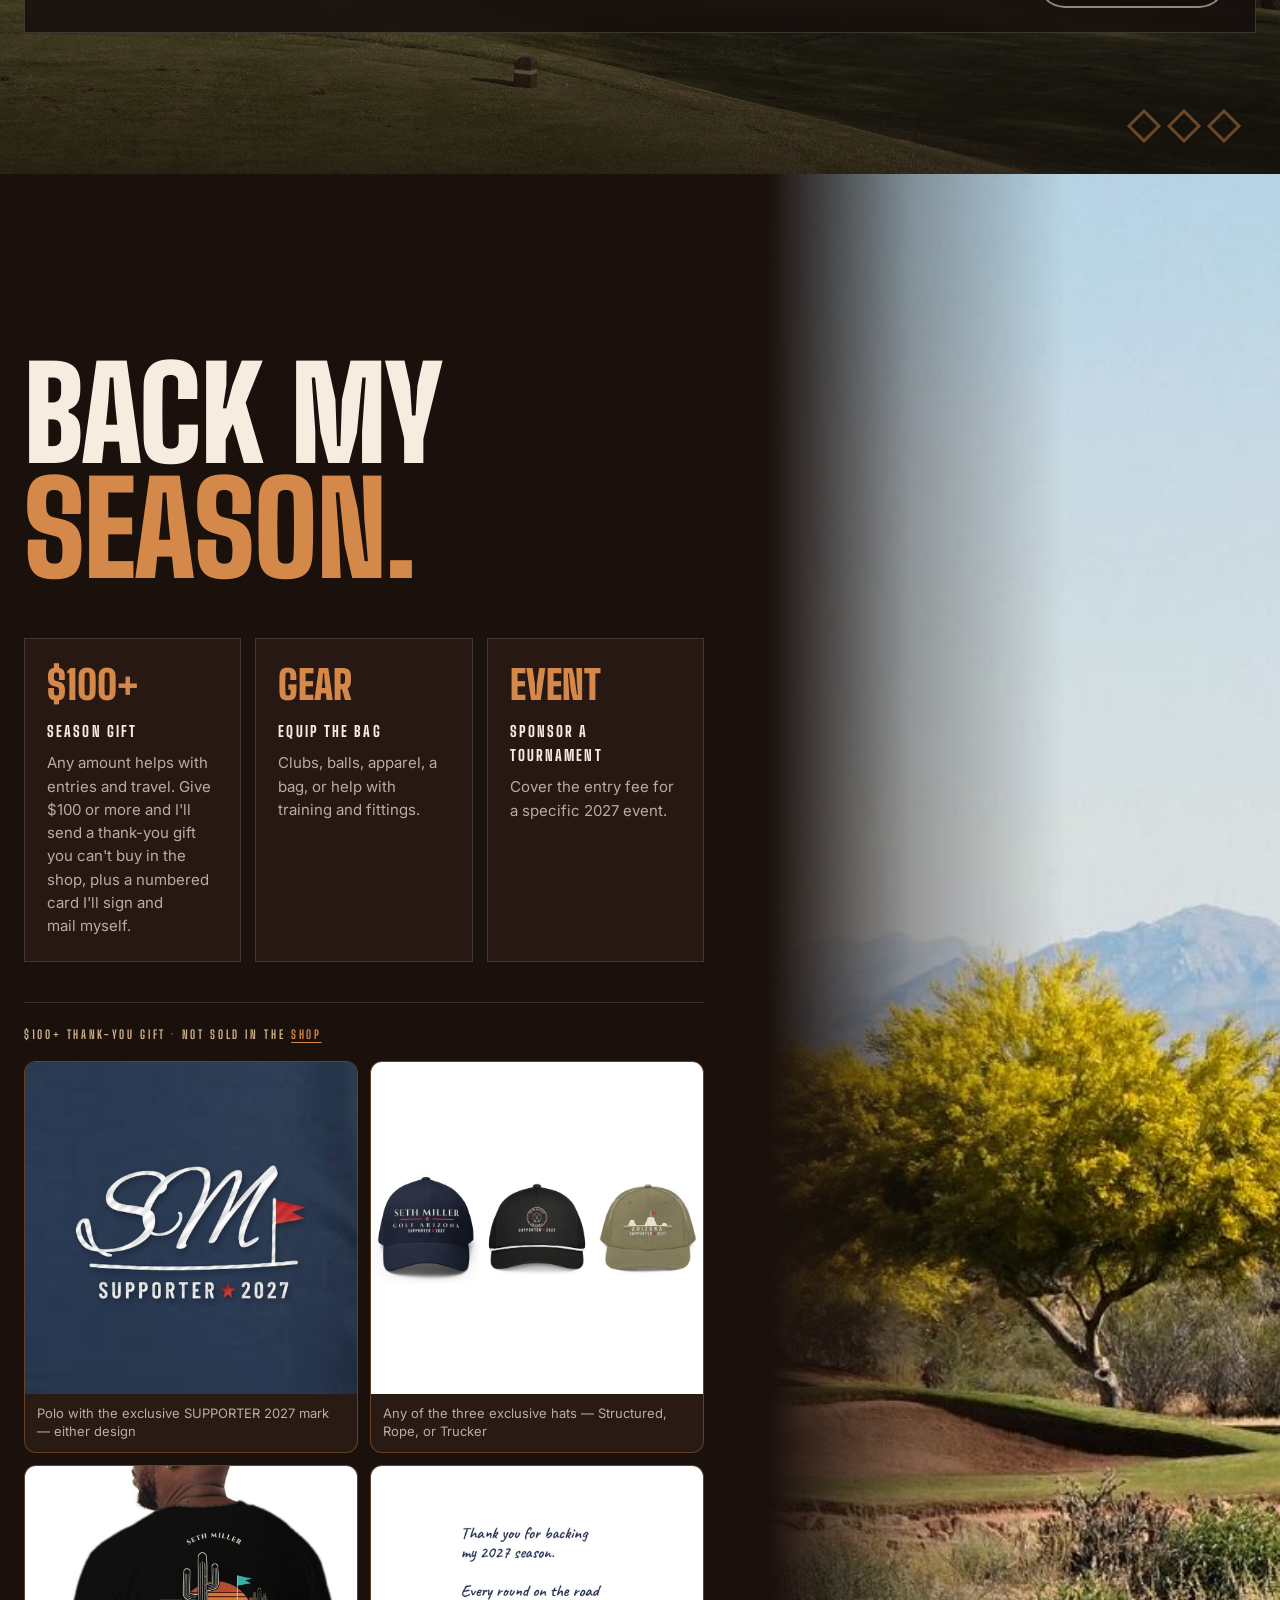
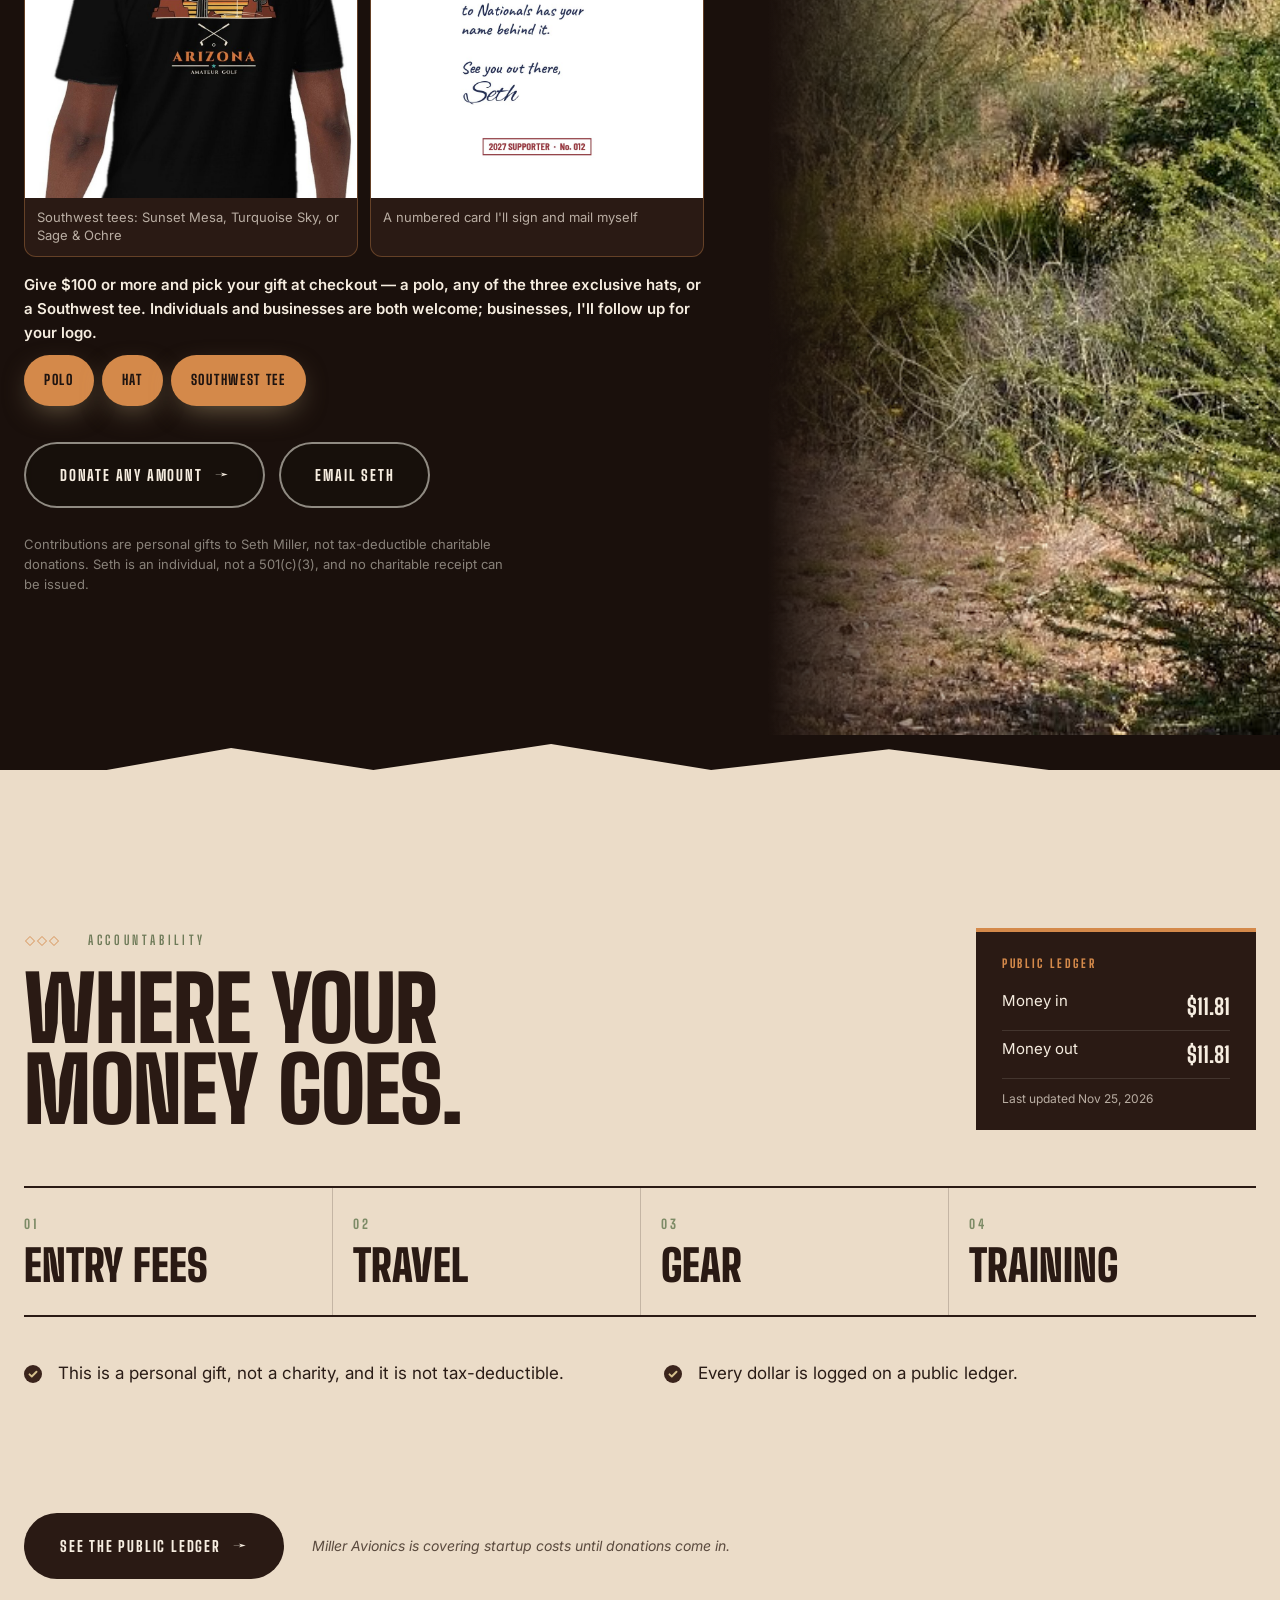
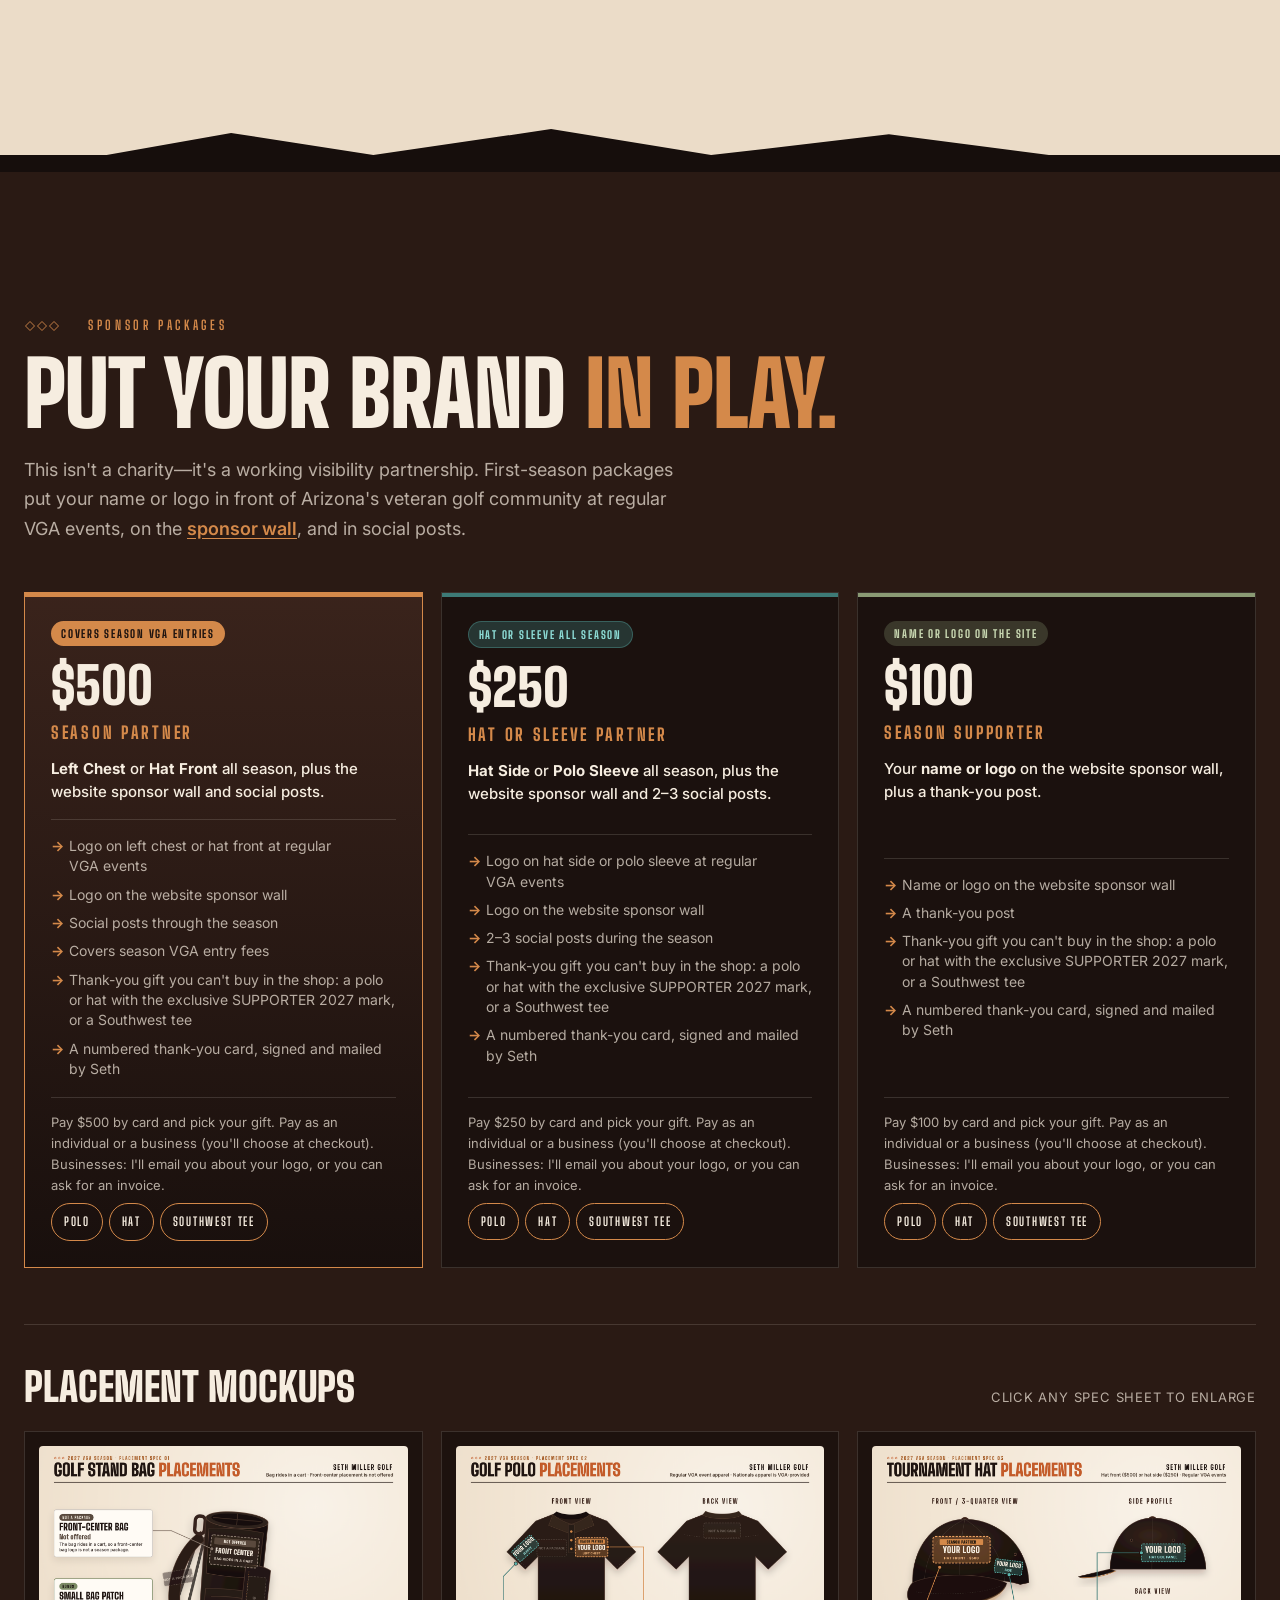
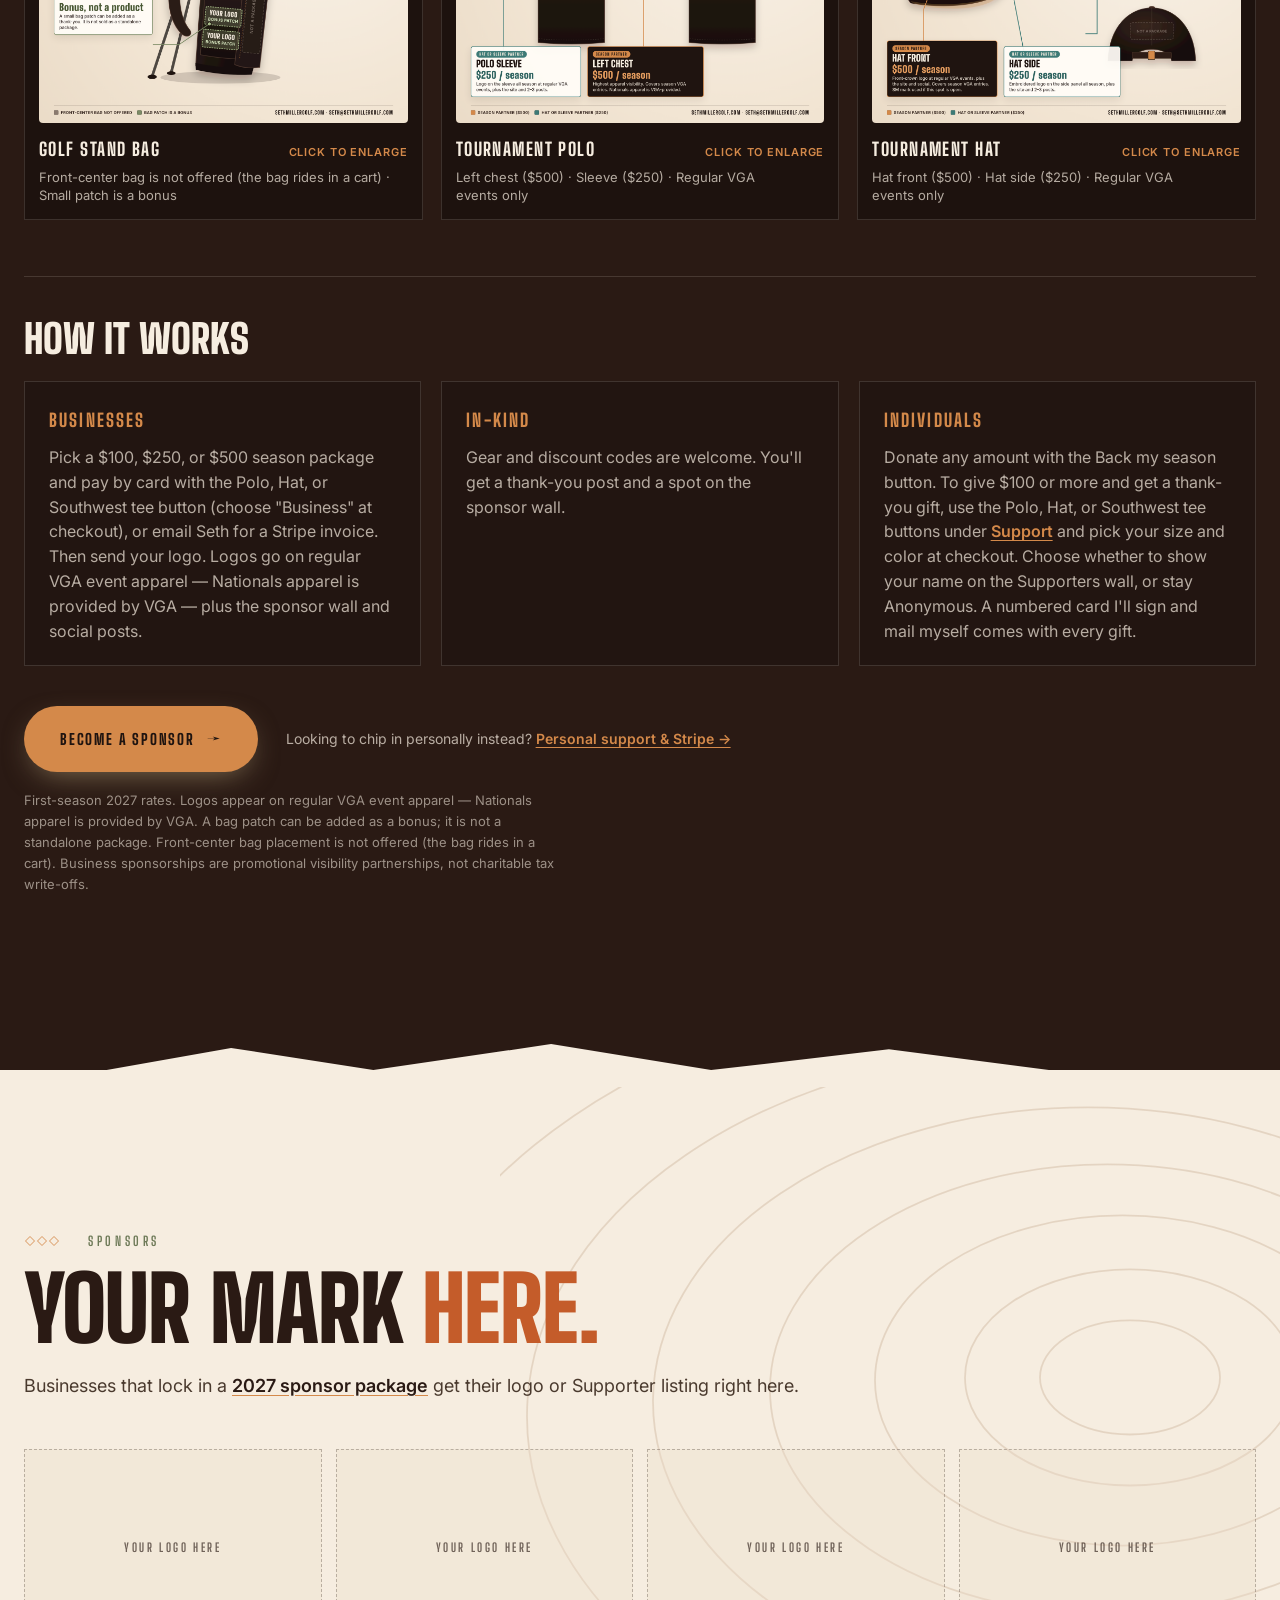
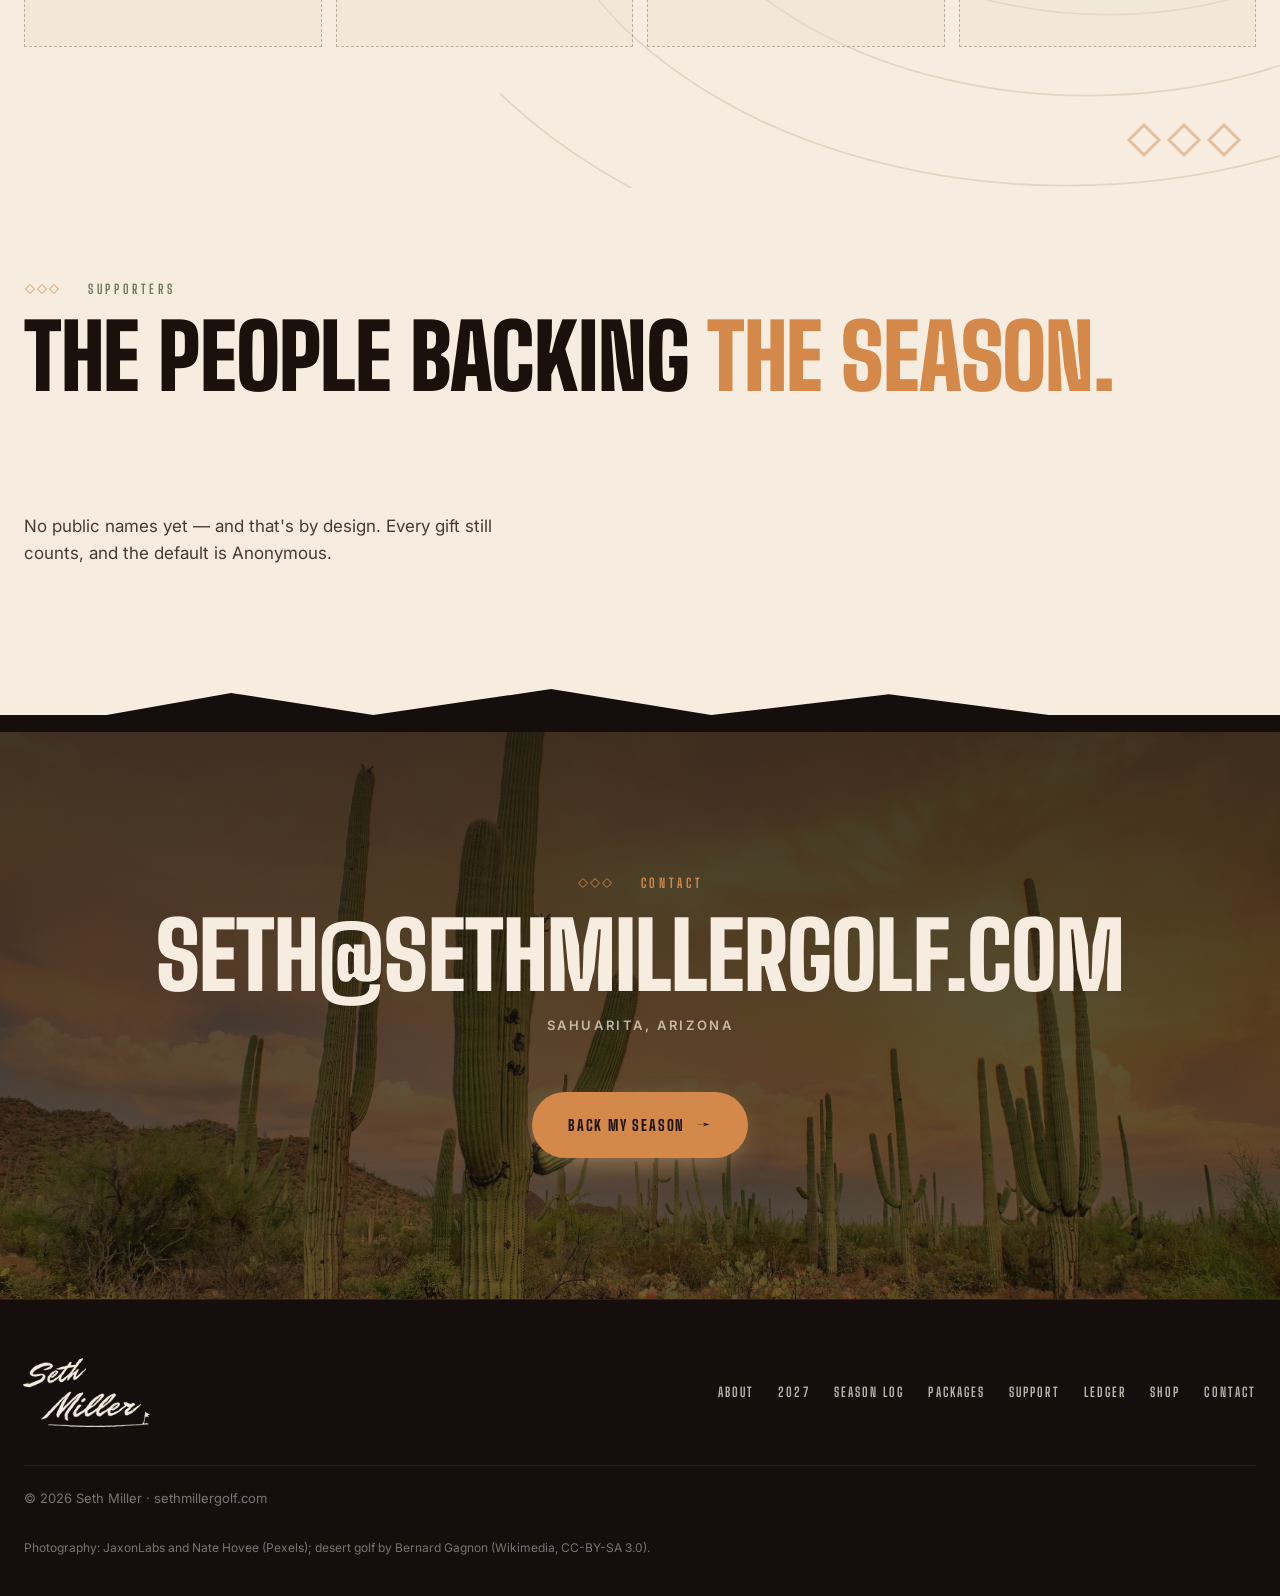
==== commit e8c6f850: "Remove military rank from the About copy and launch supporter-hat gifts Drop Staff Sergeant / SSG fr" ====
--- a/index.html
+++ b/index.html
@@ -104,11 +104,11 @@
             <li><span>Army</span> 2002–2013</li>
             <li><span>Iraq</span> 2006–07</li>
             <li><span>Kuwait</span> 2011–12</li>
-            <li><span>Now</span> SSG, Arizona National Guard</li>
+            <li><span>Now</span> Arizona National Guard</li>
           </ul>
         </div>
         <div class="about-right reveal">
-          <p class="bio">I'm an Army veteran from Sahuarita, Arizona. I grew up in Kansas City and now call Southern Arizona home. I served from 2002 to 2013, including a 2003–04 mobilization to North Carolina backfilling active-duty units during Operation Enduring Freedom (OEF), and deployments to Iraq (2006–07) and Kuwait (2011–12). In Iraq, I was with an aviation battalion running daily missions all over the country, from hauling troops and gear to flying VIPs and senior leaders into Baghdad. I came back in 2019 to finish my career for my family, including a year on the Southwest border mission in Nogales, Arizona, and I now serve as a Staff Sergeant in the Arizona National Guard. I'm also a certified aircraft mechanic, a husband of 8 years, and dad to an 8-year-old son, plus two dogs, Bowie (15) and Abby (5). Golf is how I unwind — I picked the clubs back up in 2026 and set my sights on VGA Nationals in 2027, putting in the work and tracking every lesson, practice session, and round of the climb in my <a class="inline-link" href="season-log.html">Season Log</a>.</p>
+          <p class="bio">I'm an Army veteran from Sahuarita, Arizona. I grew up in Kansas City and now call Southern Arizona home. I served from 2002 to 2013, including a 2003–04 mobilization to North Carolina backfilling active-duty units during Operation Enduring Freedom (OEF), and deployments to Iraq (2006–07) and Kuwait (2011–12). In Iraq, I was with an aviation battalion running daily missions all over the country, from hauling troops and gear to flying VIPs and senior leaders into Baghdad. I came back in 2019 to finish my career for my family, including a year on the Southwest border mission in Nogales, Arizona, and I now serve in the Arizona National Guard. I'm also a certified aircraft mechanic, a husband of 8 years, and dad to an 8-year-old son, plus two dogs, Bowie (15) and Abby (5). Golf is how I unwind — I picked the clubs back up in 2026 and set my sights on VGA Nationals in 2027, putting in the work and tracking every lesson, practice session, and round of the climb in my <a class="inline-link" href="season-log.html">Season Log</a>.</p>
         </div>
       </div>
     </section>
@@ -189,7 +189,11 @@
             <div class="gift-callout-grid">
               <figure>
                 <img src="assets/img/shop/gift-polo-supporter.jpg" alt="Navy polo with the SM monogram and a SUPPORTER 2027 line" width="900" height="900" loading="lazy" />
-                <figcaption>Polo or hat with the exclusive SUPPORTER 2027 mark — either polo design</figcaption>
+                <figcaption>Polo with the exclusive SUPPORTER 2027 mark — either design</figcaption>
+              </figure>
+              <figure>
+                <img src="assets/img/shop/gift-hats-supporter.jpg" alt="Structured, rope, and trucker caps with the exclusive SUPPORTER 2027 mark" width="900" height="900" loading="lazy" />
+                <figcaption>Any of the three exclusive hats — Structured, Rope, or Trucker</figcaption>
               </figure>
               <figure>
                 <img src="assets/img/shop/gift-tee-southwest.jpg" alt="Black tee with the Sunset Mesa Arizona back print" width="900" height="900" loading="lazy" />
@@ -201,8 +205,8 @@
               </figure>
             </div>
             <div class="gift-pick">
-              <p>Give $100 or more and pick your gift at checkout. Individuals and businesses are both welcome; businesses, I'll follow up for your logo.</p>
-              <div class="gift-pick-btns"><a class="btn btn-primary" href="https://donate.stripe.com/5kQ9AM9eTd0P8D2aN29k40p">Polo</a><a class="btn btn-primary" href="https://donate.stripe.com/5kQ7sE1Mr7GvdXmaN29k40q">Hat</a><a class="btn btn-primary" href="https://donate.stripe.com/eVq14g9eTe4TaLa8EU9k40r">Southwest tee</a></div>
+              <p>Give $100 or more and pick your gift at checkout — a polo, any of the three exclusive hats, or a Southwest tee. Individuals and businesses are both welcome; businesses, I'll follow up for your logo.</p>
+              <div class="gift-pick-btns"><a class="btn btn-primary" href="https://donate.stripe.com/5kQ9AM9eTd0P8D2aN29k40p">Polo</a><a class="btn btn-primary" href="https://donate.stripe.com/3cI00cezdbWL9H6dZe9k40B">Hat</a><a class="btn btn-primary" href="https://donate.stripe.com/eVq14g9eTe4TaLa8EU9k40r">Southwest tee</a></div>
             </div>
           </aside>
           <div class="support-actions reveal">
@@ -280,7 +284,7 @@
             </ul>
             <div class="pkg-pay">
               <p>Pay $500 by card and pick your gift. Pay as an individual or a business (you'll choose at checkout). Businesses: I'll email you about your logo, or you can ask for an invoice.</p>
-              <div class="pkg-pay-btns"><a class="pkg-pay-btn" href="https://donate.stripe.com/14A14ggHlgd16uU1cs9k40u">Polo</a><a class="pkg-pay-btn" href="https://donate.stripe.com/3cIfZa2Qv5yn8D23kA9k40v">Hat</a><a class="pkg-pay-btn" href="https://donate.stripe.com/00w9AMcr57Gv8D23kA9k40w">Southwest tee</a></div>
+              <div class="pkg-pay-btns"><a class="pkg-pay-btn" href="https://donate.stripe.com/14A14ggHlgd16uU1cs9k40u">Polo</a><a class="pkg-pay-btn" href="https://donate.stripe.com/5kQdR2aiXbWL2eE7AQ9k40D">Hat</a><a class="pkg-pay-btn" href="https://donate.stripe.com/00w9AMcr57Gv8D23kA9k40w">Southwest tee</a></div>
             </div>
           </article>
 
@@ -298,7 +302,7 @@
             </ul>
             <div class="pkg-pay">
               <p>Pay $250 by card and pick your gift. Pay as an individual or a business (you'll choose at checkout). Businesses: I'll email you about your logo, or you can ask for an invoice.</p>
-              <div class="pkg-pay-btns"><a class="pkg-pay-btn" href="https://donate.stripe.com/00w3co76L7Gvg5ucVa9k40s">Polo</a><a class="pkg-pay-btn" href="https://donate.stripe.com/8x2bIUcr57Gv7yYcVa9k40t">Hat</a><a class="pkg-pay-btn" href="https://donate.stripe.com/6oU4gscr55yncTiaN29k40x">Southwest tee</a></div>
+              <div class="pkg-pay-btns"><a class="pkg-pay-btn" href="https://donate.stripe.com/00w3co76L7Gvg5ucVa9k40s">Polo</a><a class="pkg-pay-btn" href="https://donate.stripe.com/9B6eV6ezdd0PdXm5sI9k40C">Hat</a><a class="pkg-pay-btn" href="https://donate.stripe.com/6oU4gscr55yncTiaN29k40x">Southwest tee</a></div>
             </div>
           </article>
 
@@ -315,7 +319,7 @@
             </ul>
             <div class="pkg-pay">
               <p>Pay $100 by card and pick your gift. Pay as an individual or a business (you'll choose at checkout). Businesses: I'll email you about your logo, or you can ask for an invoice.</p>
-              <div class="pkg-pay-btns"><a class="pkg-pay-btn" href="https://donate.stripe.com/5kQ9AM9eTd0P8D2aN29k40p">Polo</a><a class="pkg-pay-btn" href="https://donate.stripe.com/5kQ7sE1Mr7GvdXmaN29k40q">Hat</a><a class="pkg-pay-btn" href="https://donate.stripe.com/eVq14g9eTe4TaLa8EU9k40r">Southwest tee</a></div>
+              <div class="pkg-pay-btns"><a class="pkg-pay-btn" href="https://donate.stripe.com/5kQ9AM9eTd0P8D2aN29k40p">Polo</a><a class="pkg-pay-btn" href="https://donate.stripe.com/3cI00cezdbWL9H6dZe9k40B">Hat</a><a class="pkg-pay-btn" href="https://donate.stripe.com/eVq14g9eTe4TaLa8EU9k40r">Southwest tee</a></div>
             </div>
           </article>
         </div>
--- a/styles.css
+++ b/styles.css
@@ -1004,7 +1004,7 @@
   letter-spacing: .22em; text-transform: uppercase; color: var(--khaki);
 }
 .gift-callout-kicker a { color: var(--gold); text-decoration: underline; text-underline-offset: 3px; }
-.gift-callout-grid { display: grid; grid-template-columns: repeat(3, 1fr); gap: 12px; }
+.gift-callout-grid { display: grid; grid-template-columns: repeat(2, 1fr); gap: 12px; }
 .gift-callout figure { margin: 0; min-width: 0; background: var(--g800); border: 1px solid rgba(212,137,74,.35); border-radius: 12px; overflow: hidden; }
 .gift-callout img { width: 100%; height: auto; aspect-ratio: 1 / 1; object-fit: cover; object-position: center; background: #fff; }
 .gift-callout figcaption { padding: 10px 12px 12px; font-size: 13px; line-height: 1.4; color: var(--muted); }
